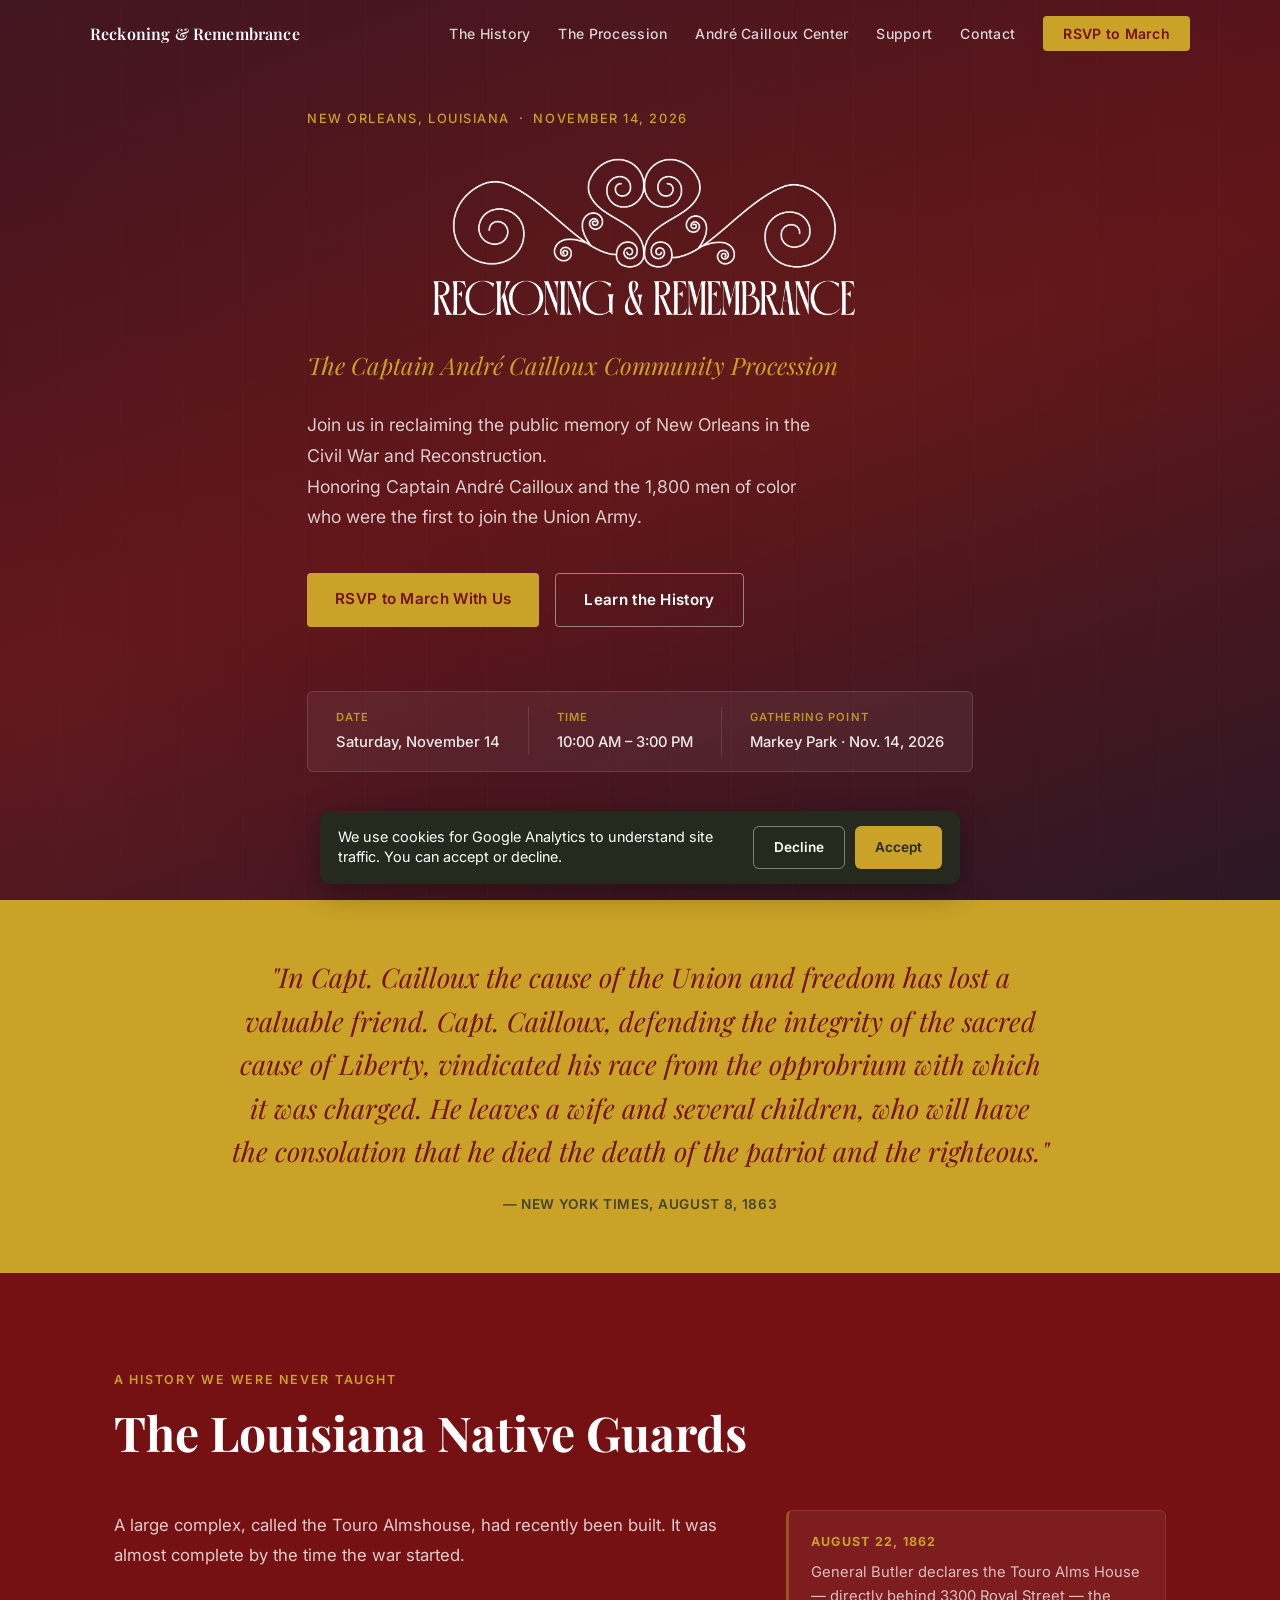
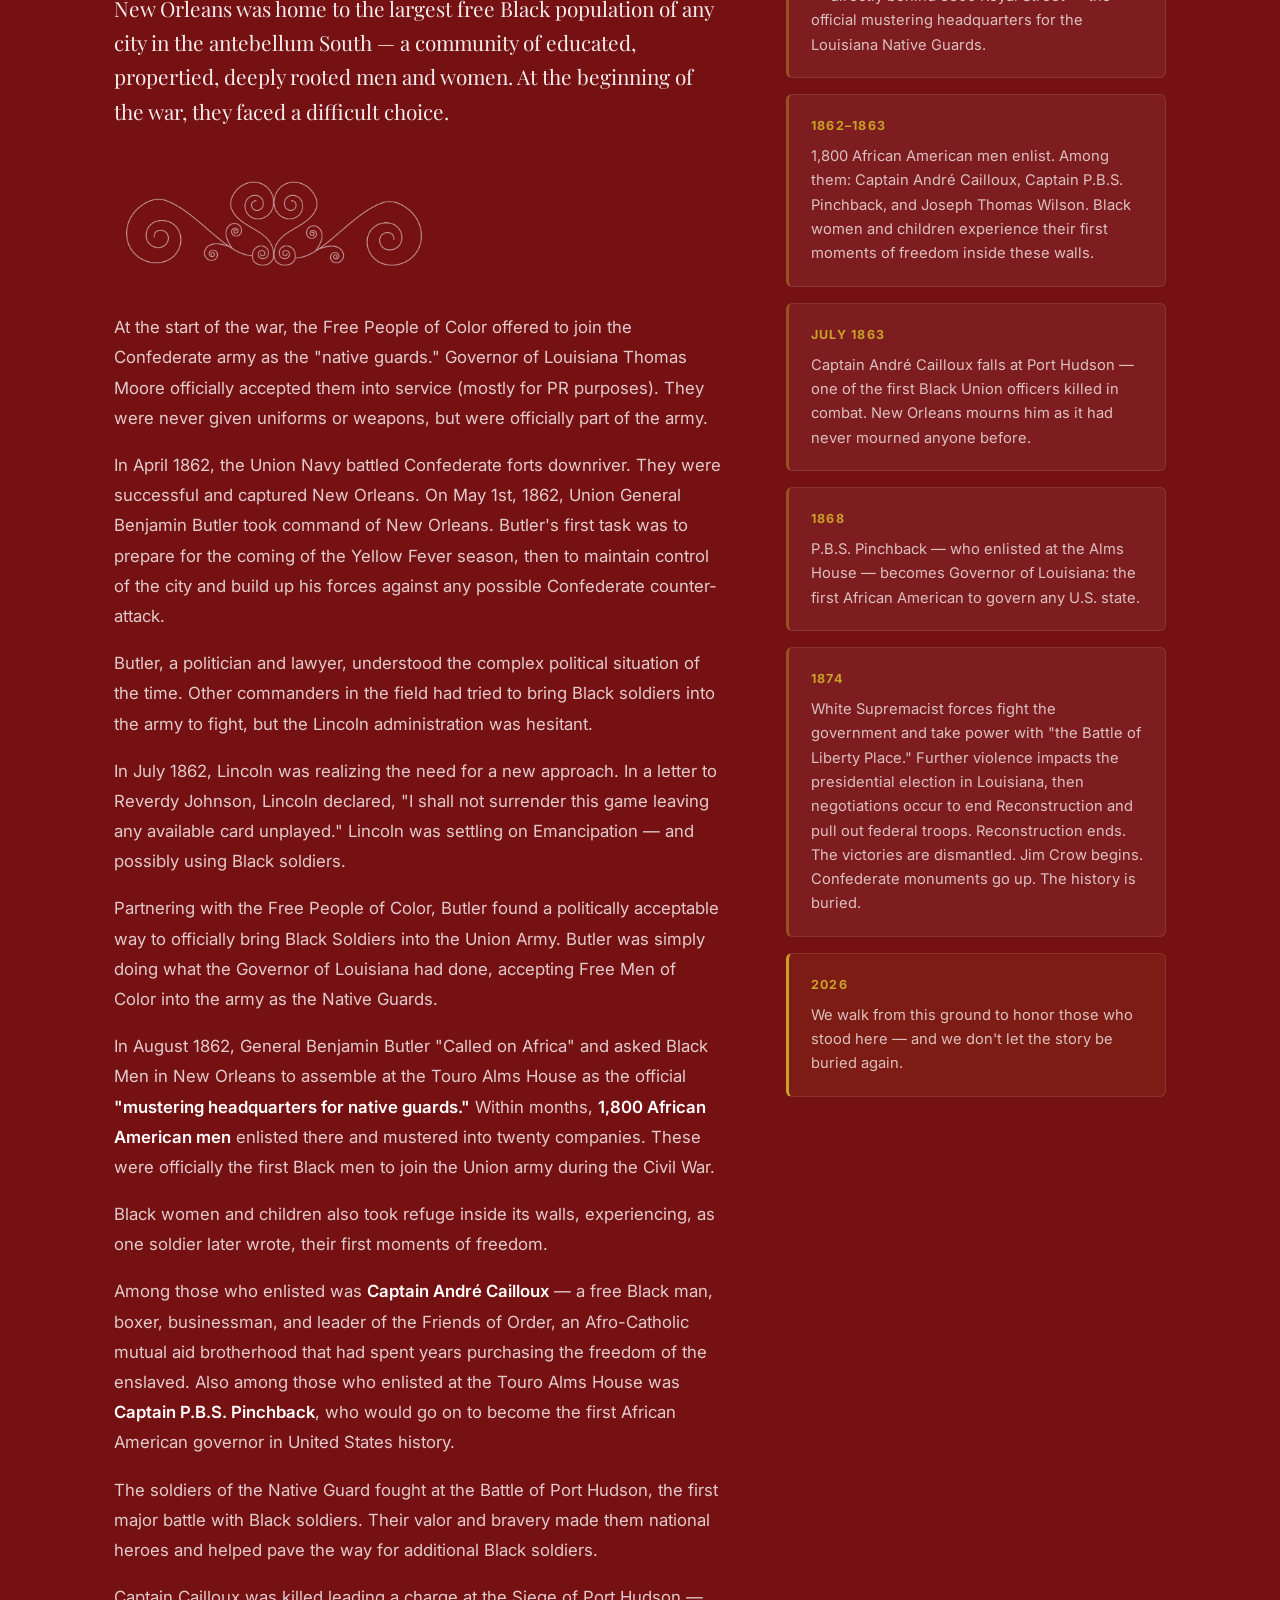
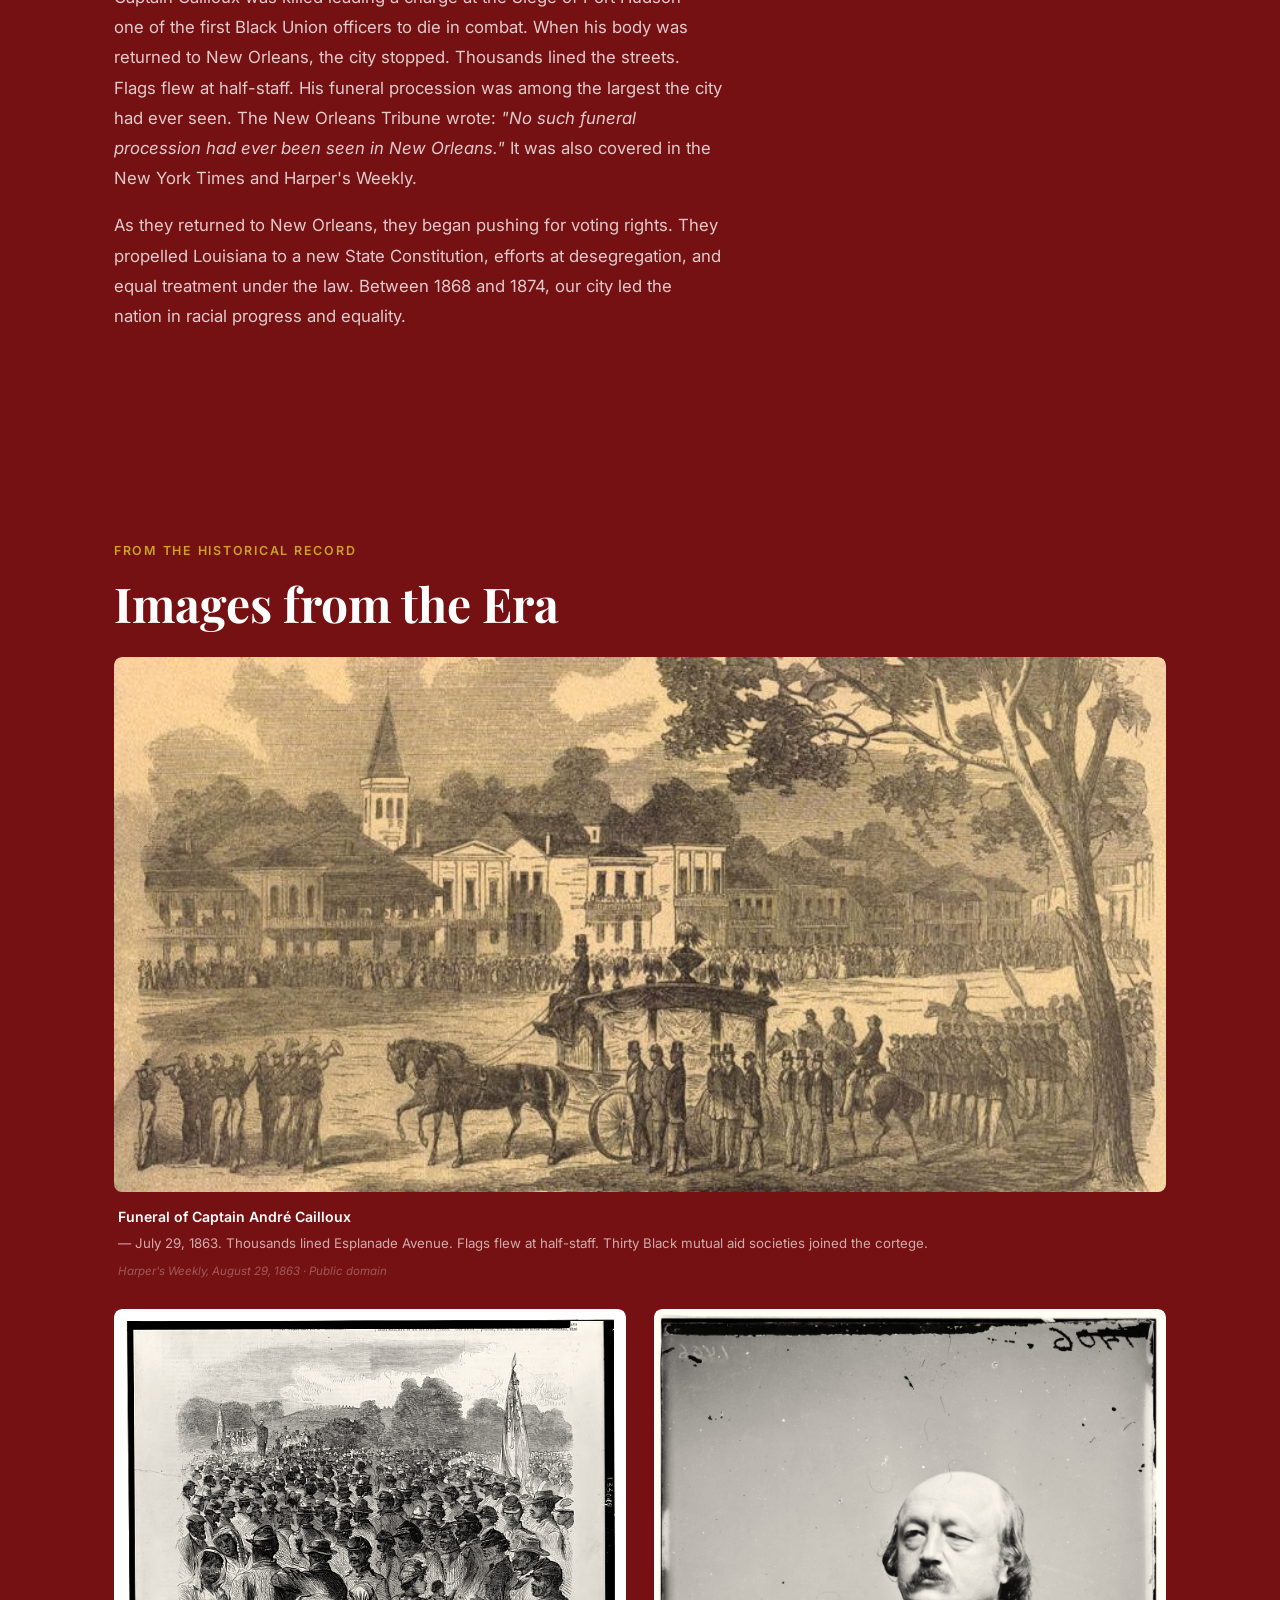
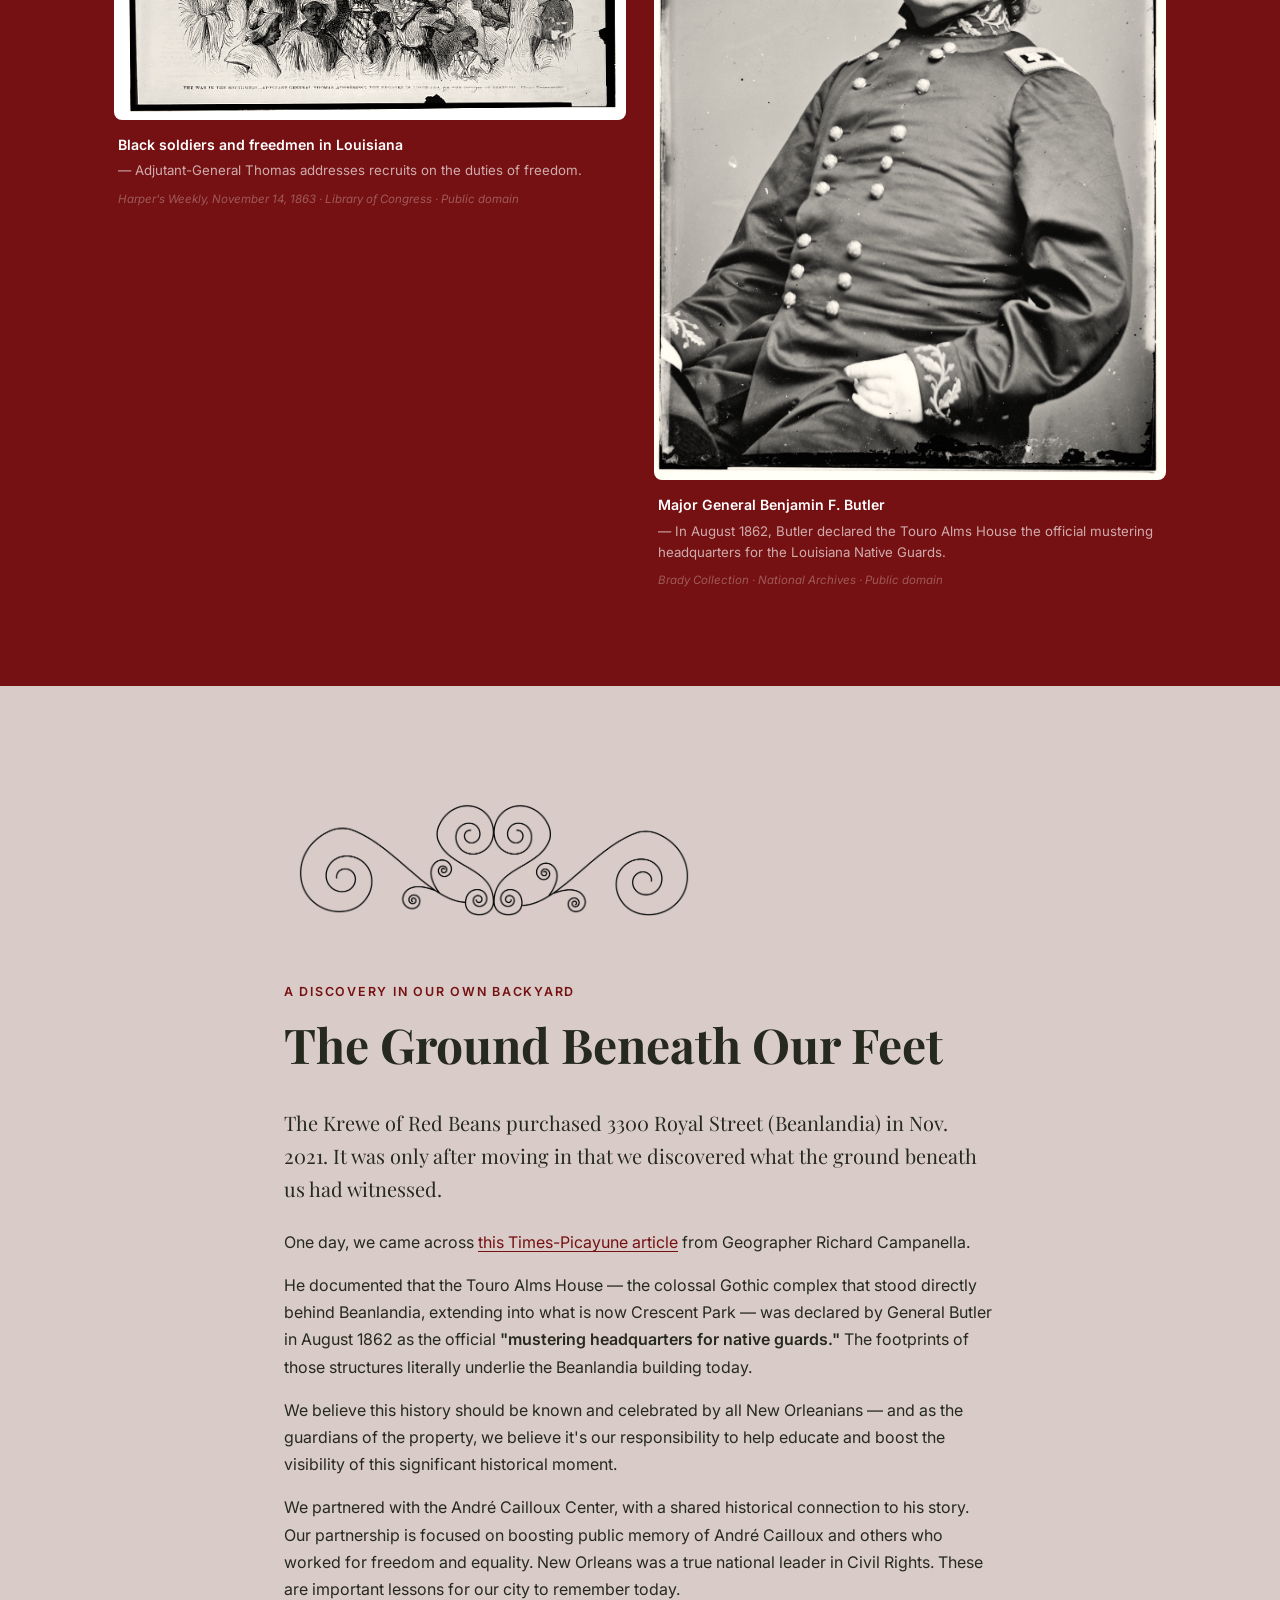
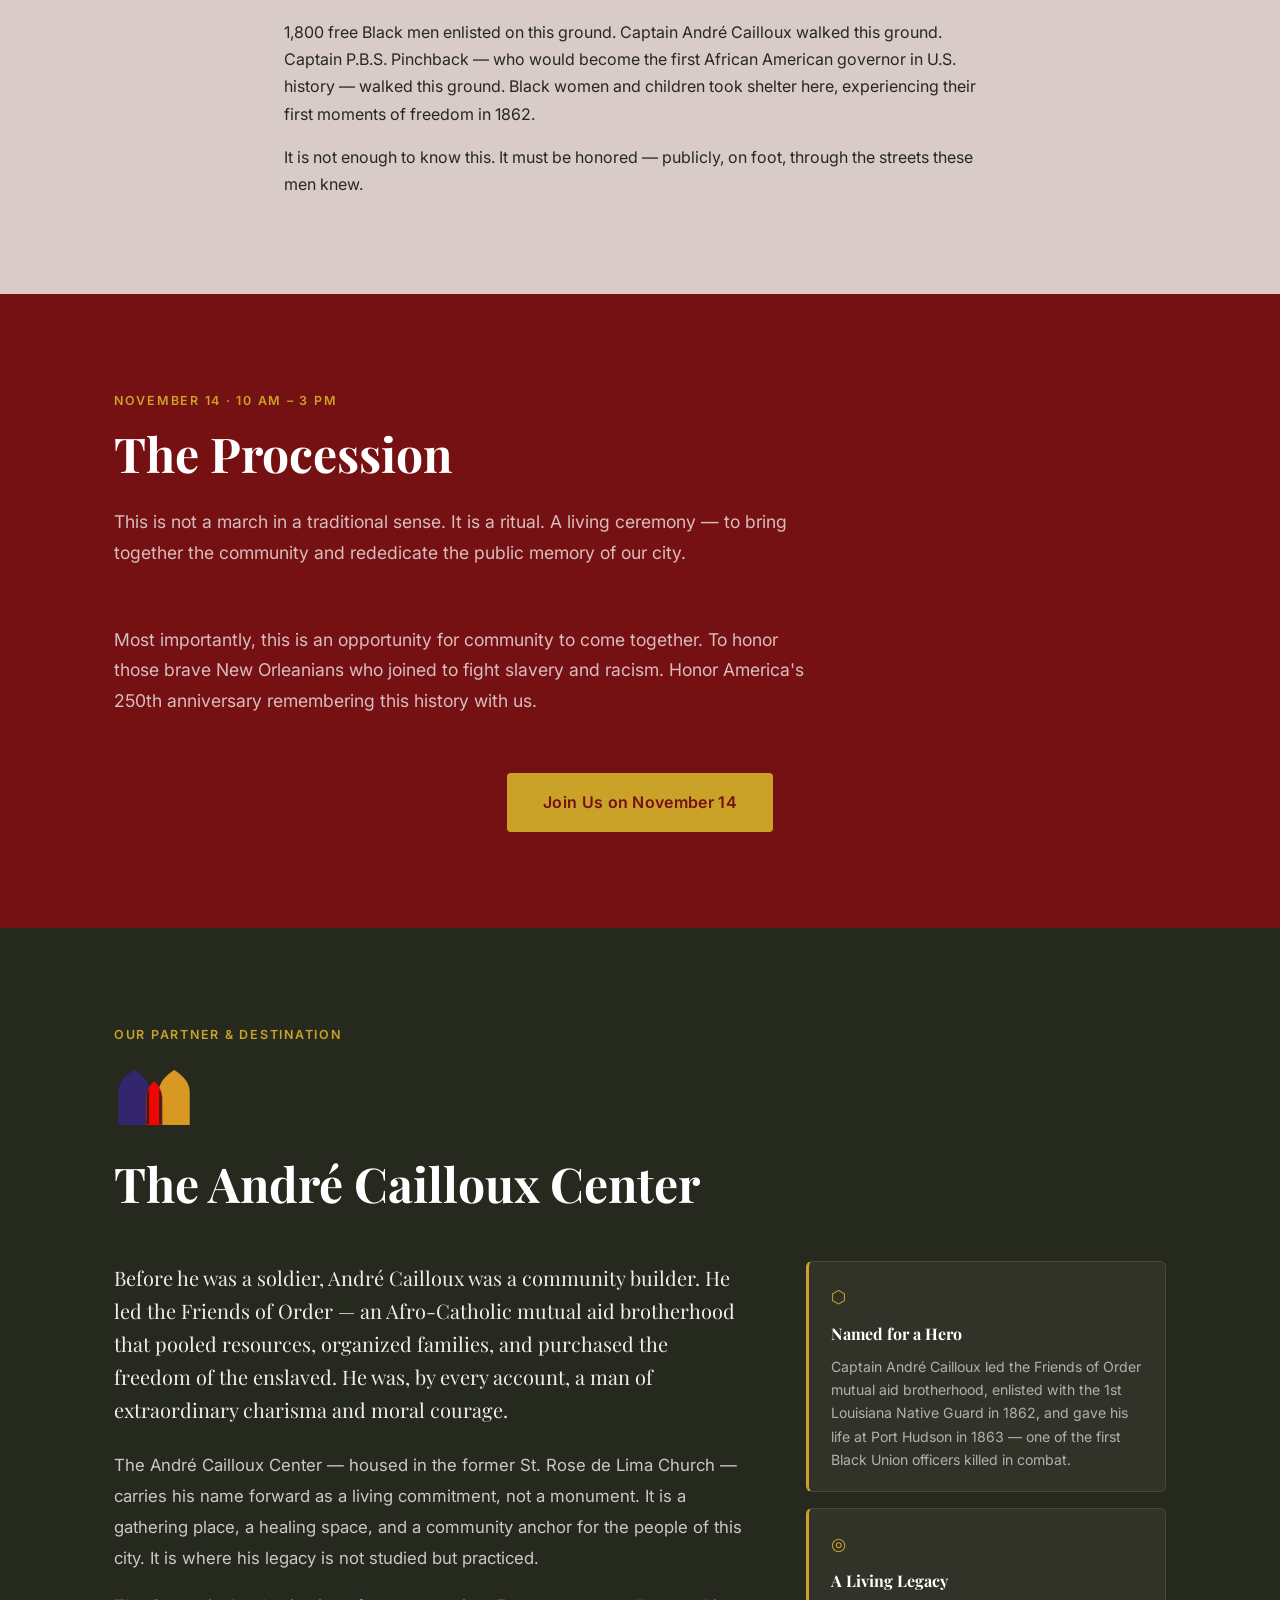
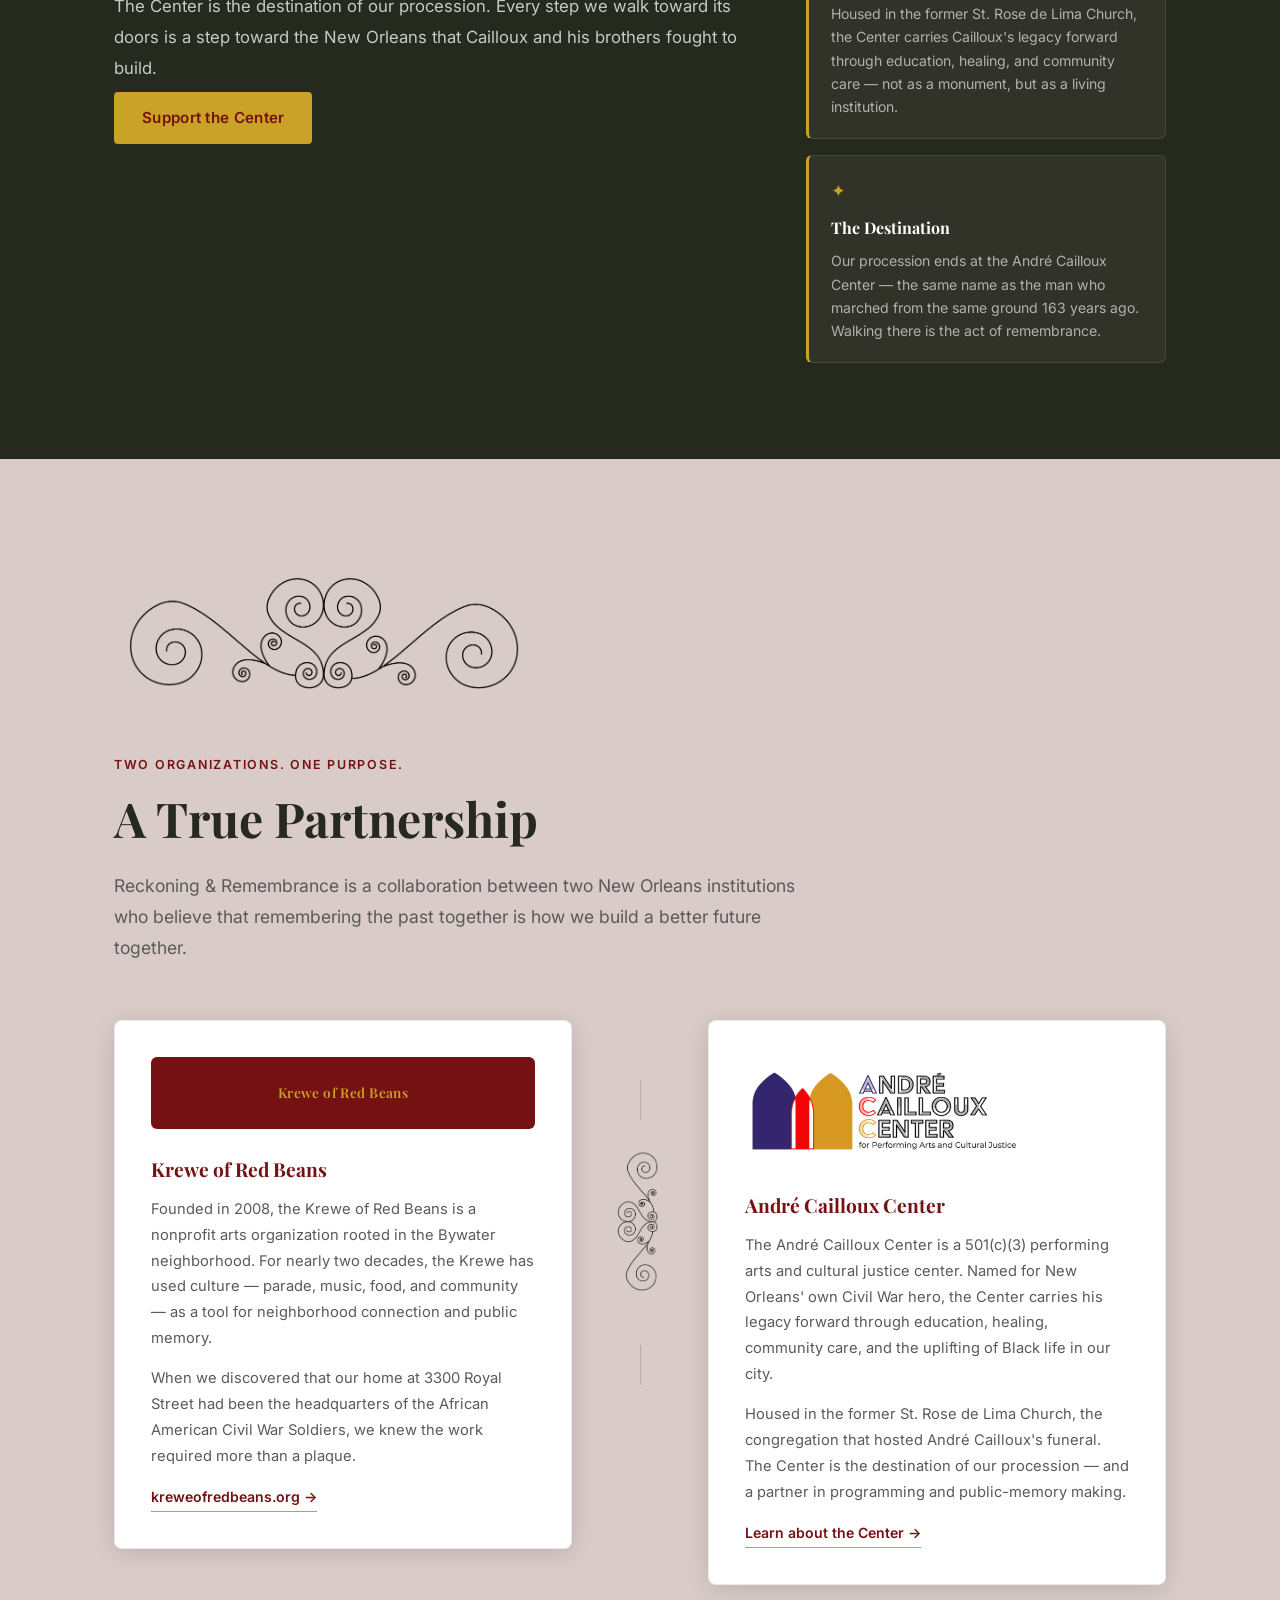
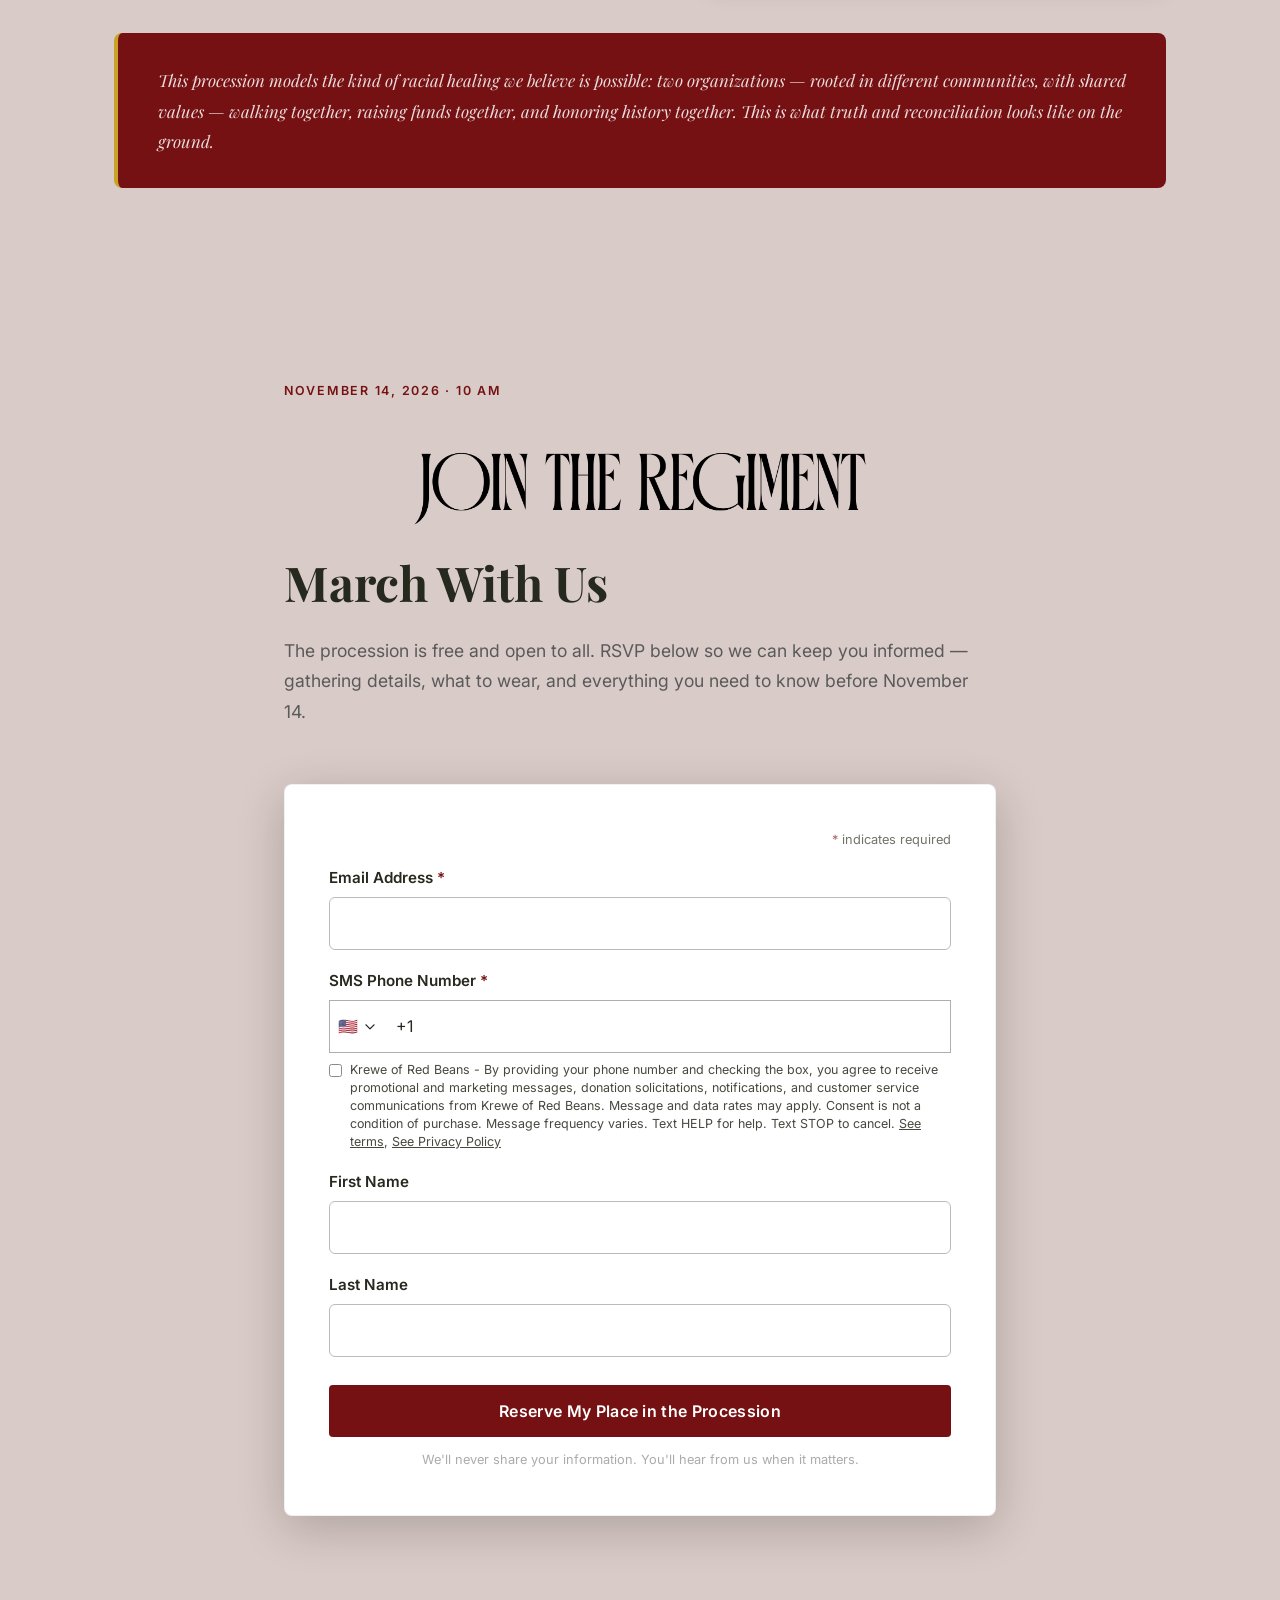
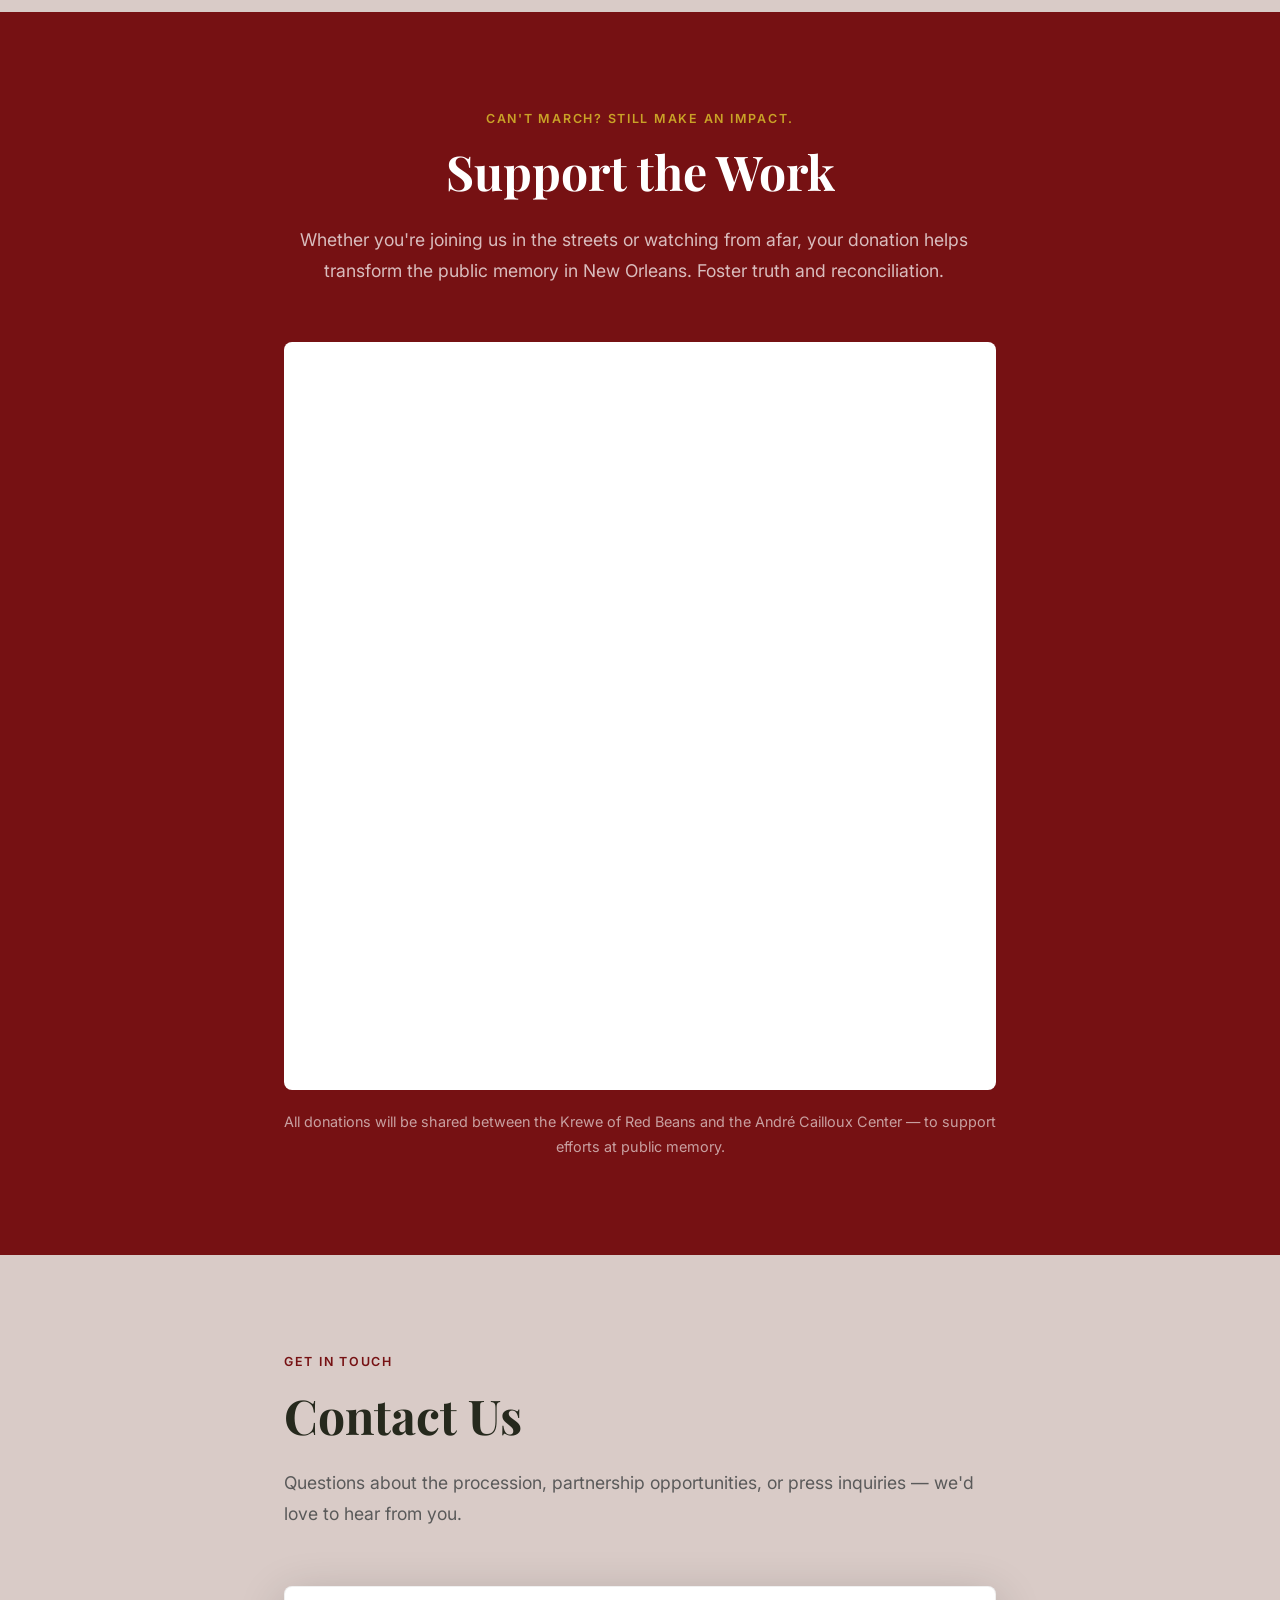
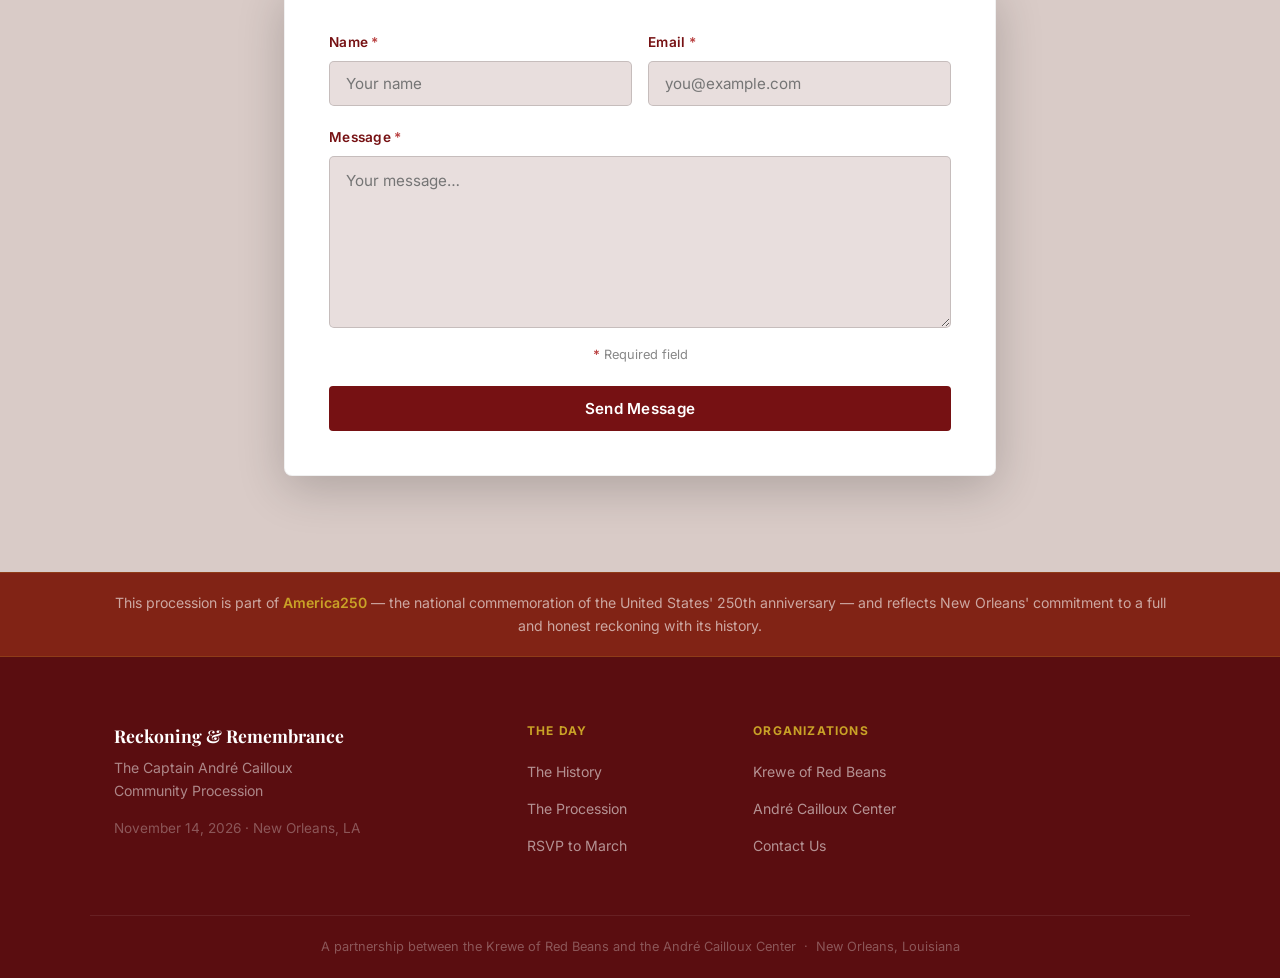
==== index.html @ 53aedf90 "Add cookie consent banner gating Google Analytics (Consent Mode)" ====
<!DOCTYPE html>
<html lang="en">
<head>
  <meta charset="UTF-8" />
  <meta name="viewport" content="width=device-width, initial-scale=1.0" />
  <!-- Google Analytics (GA4) — consent-gated (no analytics cookies until visitor accepts) -->
  <script async src="https://www.googletagmanager.com/gtag/js?id=G-TB7KFX933G"></script>
  <script>
    window.dataLayer = window.dataLayer || [];
    function gtag(){dataLayer.push(arguments);}
    gtag('consent', 'default', { 'analytics_storage': 'denied' });
    gtag('js', new Date());
    gtag('config', 'G-TB7KFX933G');
    try {
      if (localStorage.getItem('cookie-consent') === 'accepted') {
        gtag('consent', 'update', { 'analytics_storage': 'granted' });
      }
    } catch (e) {}
  </script>
  <title>Reckoning &amp; Remembrance — The Captain André Cailloux Community Procession</title>
  <link rel="preconnect" href="https://fonts.googleapis.com" />
  <link rel="preconnect" href="https://fonts.gstatic.com" crossorigin />
  <link href="https://fonts.googleapis.com/css2?family=Playfair+Display:ital,wght@0,400;0,600;0,700;1,400;1,600&family=Inter:wght@300;400;500;600&display=swap" rel="stylesheet" />
  <link rel="stylesheet" href="style.css" />
  <!-- Mailchimp connected-site (audience tracking) -->
  <script id="mcjs">!function(c,h,i,m,p){m=c.createElement(h),p=c.getElementsByTagName(h)[0],m.async=1,m.src=i,p.parentNode.insertBefore(m,p)}(document,"script","https://chimpstatic.com/mcjs-connected/js/users/180905c2a2dba8e9ec6bac318/c8a10c213bd951253ec14046f.js");</script>
</head>
<body>

  <!-- NAV -->
  <nav id="nav">
    <div class="nav-inner">
      <a href="#" class="nav-logo">Reckoning &amp; Remembrance</a>
      <button class="nav-toggle" aria-label="Open menu">&#9776;</button>
      <ul class="nav-links">
        <li><a href="#history">The History</a></li>
        <li><a href="#procession">The Procession</a></li>
        <li><a href="#cailloux-center">André Cailloux Center</a></li>
        <li><a href="#donate">Support</a></li>
        <li><a href="#contact">Contact</a></li>
        <li><a href="#rsvp" class="nav-cta">RSVP to March</a></li>
      </ul>
    </div>
  </nav>

  <!-- HERO -->
  <section class="hero" id="hero">
    <div class="hero-overlay"></div>
    <div class="hero-content container">
      <p class="hero-eyebrow">New Orleans, Louisiana &nbsp;·&nbsp; November 14, 2026</p>
      <img src="images/logo-rr-stacked.png" alt="Reckoning &amp; Remembrance" class="hero-logo-img" />
      <p class="hero-subtitle">The Captain André Cailloux Community Procession</p>
      <p class="hero-description">Join us in reclaiming the public memory of New Orleans in the Civil War and Reconstruction.<br />Honoring Captain André Cailloux and the 1,800 men of color who were the first to join the Union Army.</p>
      <div class="hero-actions">
        <a href="#rsvp" class="btn btn-gold">RSVP to March With Us</a>
        <a href="#history" class="btn btn-ghost">Learn the History</a>
      </div>
      <div class="hero-date-bar">
        <div class="hero-date-item">
          <span class="hero-date-label">Date</span>
          <span class="hero-date-value">Saturday, November 14</span>
        </div>
        <div class="hero-date-divider"></div>
        <div class="hero-date-item">
          <span class="hero-date-label">Time</span>
          <span class="hero-date-value">10:00 AM – 3:00 PM</span>
        </div>
        <div class="hero-date-divider"></div>
        <div class="hero-date-item">
          <span class="hero-date-label">Gathering Point</span>
          <span class="hero-date-value">Markey Park · Nov. 14, 2026</span>
        </div>
      </div>
    </div>
    <a href="#history" class="hero-scroll-hint" aria-label="Scroll down">
      <svg width="20" height="20" viewBox="0 0 20 20" fill="none"><path d="M10 3v14M4 13l6 6 6-6" stroke="currentColor" stroke-width="1.5" stroke-linecap="round" stroke-linejoin="round"/></svg>
    </a>
  </section>

  <!-- PULL QUOTE -->
  <section class="pull-quote-section">
    <div class="container">
      <blockquote class="pull-quote" data-quote>
        <p>"He was carried to his grave by his brother soldiers, followed by an immense concourse of citizens. No such funeral procession had ever been seen in New Orleans."</p>
        <cite>— New Orleans Tribune, 1863, on the funeral of Captain André Cailloux</cite>
      </blockquote>
      <blockquote class="pull-quote" data-quote style="display:none;">
        <p>"In Capt. Cailloux the cause of the Union and freedom has lost a valuable friend. Capt. Cailloux, defending the integrity of the sacred cause of Liberty, vindicated his race from the opprobrium with which it was charged. He leaves a wife and several children, who will have the consolation that he died the death of the patriot and the righteous."</p>
        <cite>— New York Times, August 8, 1863</cite>
      </blockquote>
    </div>
  </section>

  <!-- HISTORY -->
  <section class="section section--dark" id="history">
    <div class="container">
      <p class="section-eyebrow eyebrow--gold">A History We Were Never Taught</p>
      <h2 class="section-title section-title--light">The Louisiana Native Guards</h2>

      <div class="history-grid">
        <div class="history-text">
          <p>A large complex, called the Touro Almshouse, had recently been built. It was almost complete by the time the war started.</p>
          <p class="history-lead">New Orleans was home to the largest free Black population of any city in the antebellum South — a community of educated, propertied, deeply rooted men and women. At the beginning of the war, they faced a difficult choice.</p>

          <div class="history-divider">
            <img src="images/ornament-horizontal.png" alt="" aria-hidden="true" />
          </div>

          <p>At the start of the war, the Free People of Color offered to join the Confederate army as the "native guards." Governor of Louisiana Thomas Moore officially accepted them into service (mostly for PR purposes). They were never given uniforms or weapons, but were officially part of the army.</p>
          <p>In April 1862, the Union Navy battled Confederate forts downriver. They were successful and captured New Orleans. On May 1st, 1862, Union General Benjamin Butler took command of New Orleans. Butler's first task was to prepare for the coming of the Yellow Fever season, then to maintain control of the city and build up his forces against any possible Confederate counter-attack.</p>
          <p>Butler, a politician and lawyer, understood the complex political situation of the time. Other commanders in the field had tried to bring Black soldiers into the army to fight, but the Lincoln administration was hesitant.</p>
          <p>In July 1862, Lincoln was realizing the need for a new approach. In a letter to Reverdy Johnson, Lincoln declared, "I shall not surrender this game leaving any available card unplayed." Lincoln was settling on Emancipation — and possibly using Black soldiers.</p>
          <p>Partnering with the Free People of Color, Butler found a politically acceptable way to officially bring Black Soldiers into the Union Army. Butler was simply doing what the Governor of Louisiana had done, accepting Free Men of Color into the army as the Native Guards.</p>
          <p>In August 1862, General Benjamin Butler "Called on Africa" and asked Black Men in New Orleans to assemble at the Touro Alms House as the official <strong>"mustering headquarters for native guards."</strong> Within months, <strong>1,800 African American men</strong> enlisted there and mustered into twenty companies. These were officially the first Black men to join the Union army during the Civil War.</p>
          <p>Black women and children also took refuge inside its walls, experiencing, as one soldier later wrote, their first moments of freedom.</p>
          <p>Among those who enlisted was <strong>Captain André Cailloux</strong> — a free Black man, boxer, businessman, and leader of the Friends of Order, an Afro-Catholic mutual aid brotherhood that had spent years purchasing the freedom of the enslaved. Also among those who enlisted at the Touro Alms House was <strong>Captain P.B.S. Pinchback</strong>, who would go on to become the first African American governor in United States history.</p>
          <p>The soldiers of the Native Guard fought at the Battle of Port Hudson, the first major battle with Black soldiers. Their valor and bravery made them national heroes and helped pave the way for additional Black soldiers.</p>
          <p>Captain Cailloux was killed leading a charge at the Siege of Port Hudson — one of the first Black Union officers to die in combat. When his body was returned to New Orleans, the city stopped. Thousands lined the streets. Flags flew at half-staff. His funeral procession was among the largest the city had ever seen. The New Orleans Tribune wrote: <em>"No such funeral procession had ever been seen in New Orleans."</em> It was also covered in the New York Times and Harper's Weekly.</p>
          <p>As they returned to New Orleans, they began pushing for voting rights. They propelled Louisiana to a new State Constitution, efforts at desegregation, and equal treatment under the law. Between 1868 and 1874, our city led the nation in racial progress and equality.</p>
        </div>
        <div class="history-aside">
          <div class="history-card">
            <div class="history-card-year">August 22, 1862</div>
            <p>General Butler declares the Touro Alms House — directly behind 3300 Royal Street — the official mustering headquarters for the Louisiana Native Guards.</p>
          </div>
          <div class="history-card">
            <div class="history-card-year">1862–1863</div>
            <p>1,800 African American men enlist. Among them: Captain André Cailloux, Captain P.B.S. Pinchback, and Joseph Thomas Wilson. Black women and children experience their first moments of freedom inside these walls.</p>
          </div>
          <div class="history-card">
            <div class="history-card-year">July 1863</div>
            <p>Captain André Cailloux falls at Port Hudson — one of the first Black Union officers killed in combat. New Orleans mourns him as it had never mourned anyone before.</p>
          </div>
          <div class="history-card">
            <div class="history-card-year">1868</div>
            <p>P.B.S. Pinchback — who enlisted at the Alms House — becomes Governor of Louisiana: the first African American to govern any U.S. state.</p>
          </div>
          <div class="history-card">
            <div class="history-card-year">1874</div>
            <p>White Supremacist forces fight the government and take power with "the Battle of Liberty Place." Further violence impacts the presidential election in Louisiana, then negotiations occur to end Reconstruction and pull out federal troops. Reconstruction ends. The victories are dismantled. Jim Crow begins. Confederate monuments go up. The history is buried.</p>
          </div>
          <div class="history-card history-card--gold">
            <div class="history-card-year">2026</div>
            <p>We walk from this ground to honor those who stood here — and we don't let the story be buried again.</p>
          </div>
        </div>
      </div>
    </div>
  </section>

  <!-- HISTORICAL IMAGES -->
  <section class="section section--dark" id="historical-images">
    <div class="container">
      <p class="section-eyebrow eyebrow--gold">From the Historical Record</p>
      <h2 class="section-title section-title--light">Images from the Era</h2>

      <div class="hist-grid">

        <figure class="hist-figure hist-figure--wide">
          <img src="images/cailloux-funeral-1863.jpg"
               alt="Funeral procession of Captain André Cailloux, New Orleans, July 1863 — engraving from Harper's Weekly"
               class="hist-img" />
          <figcaption class="hist-caption">
            <strong>Funeral of Captain André Cailloux</strong> — July 29, 1863.
            Thousands lined Esplanade Avenue. Flags flew at half-staff. Thirty Black mutual aid societies joined the cortege.
            <span class="hist-credit">Harper's Weekly, August 29, 1863 · Public domain</span>
          </figcaption>
        </figure>

        <figure class="hist-figure">
          <img src="images/thomas-freedmen-1863.jpg"
               alt="Adjutant-General Thomas addressing Black soldiers and freedmen in Louisiana, 1863 — Harper's Weekly engraving"
               class="hist-img" />
          <figcaption class="hist-caption">
            <strong>Black soldiers and freedmen in Louisiana</strong> — Adjutant-General Thomas addresses recruits on the duties of freedom.
            <span class="hist-credit">Harper's Weekly, November 14, 1863 · Library of Congress · Public domain</span>
          </figcaption>
        </figure>

        <figure class="hist-figure">
          <img src="images/butler-portrait.jpg"
               alt="Major General Benjamin F. Butler, who declared the Touro Alms House the mustering headquarters for the Louisiana Native Guards in August 1862"
               class="hist-img" />
          <figcaption class="hist-caption">
            <strong>Major General Benjamin F. Butler</strong> — In August 1862, Butler declared the Touro Alms House the official mustering headquarters for the Louisiana Native Guards.
            <span class="hist-credit">Brady Collection · National Archives · Public domain</span>
          </figcaption>
        </figure>

      </div>
    </div>
  </section>

  <!-- DISCOVERY -->
  <section class="section section--parchment" id="discovery">
    <div class="container container--narrow">
      <div class="section-ornament">
        <img src="images/ornament-horizontal.png" alt="" aria-hidden="true" />
      </div>
      <p class="section-eyebrow eyebrow--navy">A Discovery in Our Own Backyard</p>
      <h2 class="section-title">The Ground Beneath Our Feet</h2>
      <div class="discovery-content">
        <p class="discovery-lead">The Krewe of Red Beans purchased 3300 Royal Street (Beanlandia) in Nov. 2021. It was only after moving in that we discovered what the ground beneath us had witnessed.</p>
        <p>One day, we came across <a href="https://www.nola.com/entertainment_life/home_garden/a-gothic-castle-in-bywater-ill-fated-almshouse-was-once-a-new-orleans-landmark/article_37813116-fe43-5c41-8521-58df43777f85.html" target="_blank" rel="noopener" class="discovery-link">this Times-Picayune article</a> from Geographer Richard Campanella.</p>
        <p>He documented that the Touro Alms House — the colossal Gothic complex that stood directly behind Beanlandia, extending into what is now Crescent Park — was declared by General Butler in August 1862 as the official <strong>"mustering headquarters for native guards."</strong> The footprints of those structures literally underlie the Beanlandia building today.</p>
        <p>We believe this history should be known and celebrated by all New Orleanians — and as the guardians of the property, we believe it's our responsibility to help educate and boost the visibility of this significant historical moment.</p>
        <p>We partnered with the André Cailloux Center, with a shared historical connection to his story. Our partnership is focused on boosting public memory of André Cailloux and others who worked for freedom and equality. New Orleans was a true national leader in Civil Rights. These are important lessons for our city to remember today.</p>
        <p>1,800 free Black men enlisted on this ground. Captain André Cailloux walked this ground. Captain P.B.S. Pinchback — who would become the first African American governor in U.S. history — walked this ground. Black women and children took shelter here, experiencing their first moments of freedom in 1862.</p>
        <p>It is not enough to know this. It must be honored — publicly, on foot, through the streets these men knew.</p>
      </div>
    </div>
  </section>

  <!-- PROCESSION -->
  <section class="section section--dark" id="procession">
    <div class="container">
      <p class="section-eyebrow eyebrow--gold">November 14 · 10 AM – 3 PM</p>
      <h2 class="section-title section-title--light">The Procession</h2>
      <p class="section-intro section-intro--light">This is not a march in a traditional sense. It is a ritual. A living ceremony — to bring together the community and rededicate the public memory of our city.</p>
      <p class="section-intro section-intro--light">Most importantly, this is an opportunity for community to come together. To honor those brave New Orleanians who joined to fight slavery and racism. Honor America's 250th anniversary remembering this history with us.</p>

      <div class="procession-cta">
        <a href="#rsvp" class="btn btn-gold btn--large">Join Us on November 14</a>
      </div>
    </div>
  </section>

  <!-- ANDRÉ CAILLOUX CENTER SPOTLIGHT -->
  <section class="section section--center-spotlight" id="cailloux-center">
    <div class="container">
      <p class="section-eyebrow eyebrow--gold">Our Partner &amp; Destination</p>
      <img src="images/acc-logo-icon.png" alt="André Cailloux Center logo — three gothic arches in purple, red, and gold" class="acc-section-icon" />
      <h2 class="section-title section-title--light">The André Cailloux Center</h2>

      <div class="center-spotlight-grid">
        <div class="center-spotlight-main">
          <p class="center-spotlight-lead">Before he was a soldier, André Cailloux was a community builder. He led the Friends of Order — an Afro-Catholic mutual aid brotherhood that pooled resources, organized families, and purchased the freedom of the enslaved. He was, by every account, a man of extraordinary charisma and moral courage.</p>
          <p>The André Cailloux Center — housed in the former St. Rose de Lima Church — carries his name forward as a living commitment, not a monument. It is a gathering place, a healing space, and a community anchor for the people of this city. It is where his legacy is not studied but practiced.</p>
          <p>The Center is the destination of our procession. Every step we walk toward its doors is a step toward the New Orleans that Cailloux and his brothers fought to build.</p>
          <a href="https://givebutter.com/keep-the-beat-Strong" target="_blank" rel="noopener" class="btn btn-gold" style="margin-top:8px;">Support the Center</a>
        </div>

        <div class="center-spotlight-aside">
          <div class="center-info-card">
            <div class="center-info-icon">⬡</div>
            <h3>Named for a Hero</h3>
            <p>Captain André Cailloux led the Friends of Order mutual aid brotherhood, enlisted with the 1st Louisiana Native Guard in 1862, and gave his life at Port Hudson in 1863 — one of the first Black Union officers killed in combat.</p>
          </div>
          <div class="center-info-card">
            <div class="center-info-icon">◎</div>
            <h3>A Living Legacy</h3>
            <p>Housed in the former St. Rose de Lima Church, the Center carries Cailloux's legacy forward through education, healing, and community care — not as a monument, but as a living institution.</p>
          </div>
          <div class="center-info-card">
            <div class="center-info-icon">✦</div>
            <h3>The Destination</h3>
            <p>Our procession ends at the André Cailloux Center — the same name as the man who marched from the same ground 163 years ago. Walking there is the act of remembrance.</p>
          </div>
        </div>
      </div>
    </div>
  </section>

  <!-- PARTNERSHIP -->
  <section class="section section--parchment" id="partnership">
    <div class="container">
      <div class="section-ornament">
        <img src="images/ornament-horizontal.png" alt="" aria-hidden="true" />
      </div>
      <p class="section-eyebrow eyebrow--navy">Two Organizations. One Purpose.</p>
      <h2 class="section-title">A True Partnership</h2>
      <p class="section-intro">Reckoning &amp; Remembrance is a collaboration between two New Orleans institutions who believe that remembering the past together is how we build a better future together.</p>

      <div class="partner-grid">
        <div class="partner-card">
          <div class="partner-logo-placeholder">Krewe of Red Beans</div>
          <h3>Krewe of Red Beans</h3>
          <p>Founded in 2008, the Krewe of Red Beans is a nonprofit arts organization rooted in the Bywater neighborhood. For nearly two decades, the Krewe has used culture — parade, music, food, and community — as a tool for neighborhood connection and public memory.</p>
          <p>When we discovered that our home at 3300 Royal Street had been the headquarters of the African American Civil War Soldiers, we knew the work required more than a plaque.</p>
          <a href="https://kreweofredbeans.org" target="_blank" rel="noopener" class="partner-link">kreweofredbeans.org →</a>
        </div>
        <div class="partner-divider">
          <div class="partner-divider-line"></div>
          <img src="images/ornament-vertical.png" alt="" aria-hidden="true" class="partner-divider-orn" />
          <div class="partner-divider-line"></div>
        </div>
        <div class="partner-card">
          <img src="images/acc-logo-full.png" alt="André Cailloux Center" class="partner-logo-img" />
          <h3>André Cailloux Center</h3>
          <p>The André Cailloux Center is a 501(c)(3) performing arts and cultural justice center. Named for New Orleans' own Civil War hero, the Center carries his legacy forward through education, healing, community care, and the uplifting of Black life in our city.</p>
          <p>Housed in the former St. Rose de Lima Church, the congregation that hosted André Cailloux's funeral. The Center is the destination of our procession — and a partner in programming and public-memory making.</p>
          <a href="#cailloux-center" class="partner-link">Learn about the Center →</a>
        </div>
      </div>

      <div class="partnership-statement">
        <p>This procession models the kind of racial healing we believe is possible: two organizations — rooted in different communities, with shared values — walking together, raising funds together, and honoring history together. This is what truth and reconciliation looks like on the ground.</p>
      </div>
    </div>
  </section>

  <!-- RSVP -->
  <section class="section section--parchment" id="rsvp">
    <div class="container container--narrow">
      <p class="section-eyebrow eyebrow--navy">November 14, 2026 · 10 AM</p>
      <img src="images/join-the-regiment.png" alt="Join the Regiment" class="regiment-img" />
      <h2 class="section-title">March With Us</h2>
      <p class="section-intro">The procession is free and open to all. RSVP below so we can keep you informed — gathering details, what to wear, and everything you need to know before November 14.</p>

      <div class="rsvp-form-wrap">

        <!-- ═══════════════════════════════════════════════════════════
             MAILCHIMP EMBEDDED FORM — feedthesecondline audience (us19)
             Official Mailchimp embed. Requires Email + SMS phone number
             with marketing consent; First/Last name optional. Sign-ups
             are tagged 24265120. Validation via Mailchimp's own
             mc-validate.js + mc-sms-phone.js. Visual styling is blended
             with the site via #mc_embed_signup rules in style.css.
        ═══════════════════════════════════════════════════════════ -->
        <div id="mc_embed_signup">
          <form action="https://feedthesecondline.us19.list-manage.com/subscribe/post?u=180905c2a2dba8e9ec6bac318&amp;id=b934ba5015&amp;f_id=00fb6ce7f0" method="post" id="mc-embedded-subscribe-form" name="mc-embedded-subscribe-form" class="validate" target="_blank">
            <div id="mc_embed_signup_scroll">
              <h2>Join the Procession</h2>
              <div class="indicates-required"><span class="asterisk">*</span> indicates required</div>
              <div class="mc-field-group"><label for="mce-EMAIL">Email Address <span class="asterisk">*</span></label><input type="email" name="EMAIL" class="required email" id="mce-EMAIL" required="" value=""></div>
              <div class="mc-field-group"><label for="mce-SMSPHONE">SMS Phone Number <span class="asterisk">*</span></label><div class="" style="display: flex; border: 1px solid rgb(171, 176, 178);"><div style="display: flex;"><span style="padding-left: 0px; padding-right: 4px; align-self: center;"><div style="display: flex; align-content: flex-start; align-items: center; gap: 10px;"><div id="flag-display-SMSPHONE" style="display: flex; align-items: center; gap: 4px; cursor: pointer; padding-left: 8px; position: relative;"><span id="flag-emoji-SMSPHONE">🇺🇸</span><svg xmlns="http://www.w3.org/2000/svg" width="16" height="17" viewBox="0 0 16 17" fill="none"><path d="M8.0096 11.5649C7.9219 11.5649 7.83506 11.5476 7.75407 11.5139C7.67307 11.4803 7.59951 11.431 7.5376 11.3689L3.54293 7.36289C3.48099 7.30091 3.43186 7.22733 3.39836 7.14636C3.36485 7.06539 3.34763 6.97862 3.34766 6.89099C3.34769 6.80336 3.36498 6.7166 3.39854 6.63565C3.4321 6.55471 3.48128 6.48117 3.54326 6.41923C3.60525 6.35729 3.67882 6.30816 3.75979 6.27466C3.84076 6.24115 3.92754 6.22392 4.01517 6.22395C4.10279 6.22398 4.18956 6.24127 4.2705 6.27484C4.35145 6.3084 4.42499 6.35758 4.48693 6.41956L8.01093 9.95289L11.5443 6.42956C11.6694 6.30464 11.8391 6.23457 12.016 6.23476C12.1928 6.23495 12.3623 6.30538 12.4873 6.43056C12.6122 6.55574 12.6823 6.72542 12.6821 6.90227C12.6819 7.07911 12.6114 7.24864 12.4863 7.37356L8.48026 11.3702C8.35532 11.4949 8.18607 11.5649 8.0096 11.5649Z" fill="#21262A"></path></svg><select id="country-select-SMSPHONE" name="SMSPHONE[country]" style="position: absolute; top: 0px; left: 0px; width: 100%; height: 100%; opacity: 0; cursor: pointer; z-index: 10; border: medium; background: none; font-size: 0px; margin: 0px; padding: 0px; min-width: auto; max-width: none;"><option value="US" selected="">US+1</option></select></div></div></span></div><input type="text" name="SMSPHONE" class="REQ_CSS" id="mce-SMSPHONE" placeholder="+1 000 000 0000" value="+1 " style="border: medium;"></div><div class="mc-sms-phone-group"><div><input type="checkbox" name="mc-SMSPHONE-ack" id="mc-SMSPHONE-ack" value="true"></div><div class="small-meta"><div id="legal-text-SMSPHONE"><div>Krewe of Red Beans - By providing your phone number and checking the box, you agree to receive promotional and marketing messages, donation solicitations, notifications, and customer service communications from Krewe of Red Beans. Message and data rates may apply. Consent is not a condition of purchase. Message frequency varies. Text HELP for help. Text STOP to cancel. <a target="_blank" href="http://eepurl.com/jusw9-" rel="noopener noreferrer">See terms</a>, <a target="_blank" href="http://eepurl.com/jusw7w" rel="noopener noreferrer">See Privacy Policy</a></div></div></div></div></div>
              <div class="mc-field-group"><label for="mce-FNAME">First Name </label><input type="text" name="FNAME" class=" text" id="mce-FNAME" value=""></div>
              <div class="mc-field-group"><label for="mce-LNAME">Last Name </label><input type="text" name="LNAME" class=" text" id="mce-LNAME" value=""></div>
              <div hidden=""><input type="hidden" name="tags" value="24265120"></div>
              <div id="mce-responses" class="clear">
                <div class="response" id="mce-error-response" style="display: none;"></div>
                <div class="response" id="mce-success-response" style="display: none;"></div>
              </div>
              <div aria-hidden="true" style="position: absolute; left: -5000px;"><input type="text" name="b_180905c2a2dba8e9ec6bac318_b934ba5015" tabindex="-1" value=""></div>
              <div class="clear"><input type="submit" name="subscribe" id="mc-embedded-subscribe" class="button btn btn-navy btn--full btn--large" value="Reserve My Place in the Procession"></div>
              <p class="form-note">We'll never share your information. You'll hear from us when it matters.</p>
            </div>
          </form>
        </div>
        <script type="text/javascript" src="//s3.amazonaws.com/downloads.mailchimp.com/js/mc-validate.js"></script>
        <script type="text/javascript" src="//s3.amazonaws.com/downloads.mailchimp.com/js/mc-sms-phone.js"></script>
        <script type="text/javascript">
          (function($) {
            window.fnames = new Array(); window.ftypes = new Array();
            fnames[0]='EMAIL';   ftypes[0]='email';
            fnames[13]='SMSPHONE'; ftypes[13]='smsphone';
            fnames[1]='FNAME';   ftypes[1]='text';
            fnames[2]='LNAME';   ftypes[2]='text';
          }(jQuery));
          var $mcj = jQuery.noConflict(true);
          if (!window.MC) { window.MC = {}; }
          window.MC.smsPhoneData = {
            defaultCountryCode: 'US',
            programs: [{"countryCode":"US","countryCallingCode":"+1","number":"+15044149706","imgSrc":"https://flagcdn.com/w40/us.png","requiredTemplate":"Krewe of Red Beans - By providing your phone number and checking the box, you agree to receive promotional and marketing messages, donation solicitations, notifications, and customer service communications from Krewe of Red Beans. Message and data rates may apply. Consent is not a condition of purchase. Message frequency varies. Text HELP for help. Text STOP to cancel. <a href=\"http://eepurl.com/jusw9-\" target=\"_blank\">See terms</a>, <a href=\"http://eepurl.com/jusw7w\" target=\"_blank\">See Privacy Policy</a>","optionalTemplate":"Krewe of Red Beans - By providing your phone number, you agree to receive promotional and marketing messages, donation solicitations, notifications, and customer service communications from Krewe of Red Beans. Message and data rates may apply. Consent is not a condition of purchase. Message frequency varies. Text HELP for help. Text STOP to cancel. <a href=\"http://eepurl.com/jusw9-\" target=\"_blank\">See terms</a>, <a href=\"http://eepurl.com/jusw7w\" target=\"_blank\">See Privacy Policy</a>","language":"en"}],
            smsProgramDataCountryNames: [{"code":"US","name":"USA"}]
          };
        </script>

      </div>
    </div>
  </section>

  <!-- DONATE -->
  <section class="section section--dark" id="donate">
    <div class="container container--narrow" style="text-align:center;">
      <p class="section-eyebrow eyebrow--gold">Can't March? Still Make an Impact.</p>
      <h2 class="section-title section-title--light">Support the Work</h2>
      <p class="section-intro section-intro--light">Whether you're joining us in the streets or watching from afar, your donation helps transform the public memory in New Orleans. Foster truth and reconciliation.</p>
      <div class="donate-form-wrap">
        <iframe src="https://app.giveforms.com/forms/rocker9955/default-giveform-7-11" frameborder="0" width="100%" height="748" id="gf-iframe" style="display: block; margin: 0; border: none"></iframe>
      </div>
      <p style="color:rgba(255,255,255,0.6);font-size:0.9rem;margin-top:20px;">All donations will be shared between the Krewe of Red Beans and the André Cailloux Center — to support efforts at public memory.</p>
    </div>
  </section>

  <!-- CONTACT -->
  <section class="section section--parchment" id="contact">
    <div class="container container--narrow">
      <p class="section-eyebrow eyebrow--navy">Get in Touch</p>
      <h2 class="section-title">Contact Us</h2>
      <p class="section-intro">Questions about the procession, partnership opportunities, or press inquiries — we'd love to hear from you.</p>

      <!-- ═══════════════════════════════════════════════════════════
           CONTACT FORM — delivered by FormSubmit.co (no account needed)
           Messages are emailed to beans@kreweofredbeans.org.

           ►► ONE-TIME ACTIVATION: the very first time this form is
              submitted, FormSubmit emails a confirmation link to
              beans@kreweofredbeans.org. Open that email and click
              "Activate Form" once — after that, every message is
              delivered automatically.

           To also reach info@accneworleans.com, set an auto-forward
           rule on the beans@ inbox (or add a hidden field:
           <input type="hidden" name="_cc" value="info@accneworleans.com" />).
      ═══════════════════════════════════════════════════════════ -->
      <div class="rsvp-form-wrap">
      <form
        action="https://formsubmit.co/beans@kreweofredbeans.org"
        method="POST"
        class="rsvp-form">

        <!-- FormSubmit settings -->
        <input type="hidden" name="_subject" value="New message from caillouxprocession.com" />
        <input type="hidden" name="_template" value="table" />
        <input type="hidden" name="_captcha" value="false" />
        <input type="hidden" name="_next" value="https://caillouxprocession.com/thanks.html" />
        <!-- Honeypot: bots fill this in, humans never see it -->
        <input type="text" name="_honey" style="display:none" tabindex="-1" autocomplete="off" />

        <div class="form-row">
          <div class="form-group">
            <label for="contact-name">Name <span class="form-required">*</span></label>
            <input type="text" id="contact-name" name="name" placeholder="Your name" required />
          </div>
          <div class="form-group">
            <label for="contact-email">Email <span class="form-required">*</span></label>
            <input type="email" id="contact-email" name="email" placeholder="you@example.com" required />
          </div>
        </div>

        <div class="form-group">
          <label for="contact-message">Message <span class="form-required">*</span></label>
          <textarea id="contact-message" name="message" placeholder="Your message…" rows="6" required></textarea>
        </div>

        <p class="form-note form-note--required"><span class="form-required">*</span> Required field</p>
        <button type="submit" class="btn btn-navy btn--full">Send Message</button>
      </form>
      </div>
    </div>
  </section>

  <!-- CONTEXT BAR -->
  <section class="context-bar">
    <div class="container">
      <p>This procession is part of <strong>America250</strong> — the national commemoration of the United States' 250th anniversary — and reflects New Orleans' commitment to a full and honest reckoning with its history.</p>
    </div>
  </section>

  <!-- FOOTER -->
  <footer id="footer">
    <div class="container footer-inner">
      <div class="footer-brand">
        <h3>Reckoning &amp; Remembrance</h3>
        <p>The Captain André Cailloux<br />Community Procession</p>
        <p style="margin-top:16px;font-size:0.85rem;opacity:0.6;">November 14, 2026 · New Orleans, LA</p>
      </div>
      <div class="footer-col">
        <h4>The Day</h4>
        <ul>
          <li><a href="#history">The History</a></li>
          <li><a href="#procession">The Procession</a></li>
          <li><a href="#rsvp">RSVP to March</a></li>
        </ul>
      </div>
      <div class="footer-col">
        <h4>Organizations</h4>
        <ul>
          <li><a href="https://kreweofredbeans.org" target="_blank" rel="noopener">Krewe of Red Beans</a></li>
          <li><a href="https://andrecaillouxcenter.org" target="_blank" rel="noopener">André Cailloux Center</a></li>
          <li><a href="mailto:beans@kreweofredbeans.org">Contact Us</a></li>
        </ul>
      </div>
    </div>
    <div class="footer-bottom">
      <p>A partnership between the Krewe of Red Beans and the André Cailloux Center &nbsp;·&nbsp; New Orleans, Louisiana</p>
    </div>
  </footer>

  <!-- Sticky RSVP button -->
  <a href="#rsvp" class="sticky-rsvp" id="stickyRsvp">RSVP to March</a>

  <script type="text/javascript" src="https://app.giveforms.com/new/widget-install.js"></script>
  <script src="script.js"></script>
  <script src="cookie-consent.js"></script>
</body>
</html>
---- style.css ----
/* =============================================
   RECKONING & REMEMBRANCE
   Design System
   ============================================= */

:root {
  --navy:     #761113;
  --navy-mid: #5a0d10;
  --gold:     #C9A227;
  --gold-light: #E0B84A;
  --parchment:#D9CBC7;
  --cream:    #e8dedd;
  --charcoal: #26291D;
  --gray:     #5A5A5A;
  --gray-light: #888;
  --white:    #ffffff;
  --museum-bg: #26291D;

  /* New palette */
  --wine:     #761113;
  --forest:   #26291D;
  --dust:     #D9CBC7;

  --font-serif: 'Playfair Display', Georgia, serif;
  --font-sans:  'Inter', system-ui, sans-serif;

  --radius: 8px;
  --shadow: 0 4px 24px rgba(0,0,0,0.12);
  --shadow-lg: 0 12px 48px rgba(0,0,0,0.2);
}

/* ── Reset ──────────────────────────────────── */
*, *::before, *::after { box-sizing: border-box; margin: 0; padding: 0; }

html { scroll-behavior: smooth; }

body {
  font-family: var(--font-sans);
  font-size: 16px;
  line-height: 1.7;
  color: var(--charcoal);
  background: var(--navy);
}

img { display: block; max-width: 100%; }

a { color: inherit; text-decoration: none; }

p + p { margin-top: 1em; }

strong { font-weight: 600; }

/* ── Utilities ──────────────────────────────── */
.container {
  max-width: 1100px;
  margin: 0 auto;
  padding: 0 24px;
}

.container--narrow {
  max-width: 760px;
}

/* ── Nav ────────────────────────────────────── */
#nav {
  position: fixed;
  top: 0;
  left: 0;
  right: 0;
  z-index: 100;
  background: transparent;
  transition: background 0.3s, box-shadow 0.3s;
  padding: 0 24px;
}

#nav.scrolled {
  background: rgba(13, 27, 46, 0.97);
  box-shadow: 0 2px 20px rgba(0,0,0,0.4);
  backdrop-filter: blur(8px);
}

.nav-inner {
  max-width: 1100px;
  margin: 0 auto;
  display: flex;
  align-items: center;
  justify-content: space-between;
  height: 68px;
  gap: 32px;
}

.nav-logo {
  font-family: var(--font-serif);
  font-size: 1rem;
  font-weight: 600;
  color: var(--white);
  letter-spacing: 0.01em;
  flex-shrink: 0;
  line-height: 1.3;
}

.nav-links {
  display: flex;
  list-style: none;
  align-items: center;
  gap: 28px;
}

.nav-links a {
  color: rgba(255,255,255,0.8);
  font-size: 0.88rem;
  font-weight: 500;
  letter-spacing: 0.02em;
  transition: color 0.2s;
}

.nav-links a:hover { color: var(--white); }

.nav-cta {
  background: var(--gold) !important;
  color: var(--navy) !important;
  padding: 9px 20px !important;
  border-radius: 4px;
  font-weight: 600 !important;
  transition: background 0.2s !important;
}

.nav-cta:hover { background: var(--gold-light) !important; }

.nav-toggle {
  display: none;
  background: none;
  border: none;
  color: var(--white);
  font-size: 1.4rem;
  cursor: pointer;
  padding: 4px;
}

/* ── Buttons ────────────────────────────────── */
.btn {
  display: inline-block;
  padding: 13px 28px;
  border-radius: 4px;
  font-family: var(--font-sans);
  font-size: 0.95rem;
  font-weight: 600;
  letter-spacing: 0.02em;
  cursor: pointer;
  border: none;
  text-decoration: none;
  transition: background 0.2s, transform 0.15s, box-shadow 0.2s;
}

.btn:hover { transform: translateY(-1px); }

.btn-gold {
  background: var(--gold);
  color: var(--navy);
}
.btn-gold:hover { background: var(--gold-light); box-shadow: 0 4px 20px rgba(201,162,39,0.4); }

.btn-ghost {
  background: transparent;
  color: var(--white);
  border: 1.5px solid rgba(255,255,255,0.45);
}
.btn-ghost:hover { border-color: var(--white); background: rgba(255,255,255,0.07); }

.btn-navy {
  background: var(--navy);
  color: var(--white);
}
.btn-navy:hover { background: var(--navy-mid); }

.btn--large { padding: 16px 36px; font-size: 1rem; }

.btn--full { width: 100%; text-align: center; }

/* ── Section Shared ─────────────────────────── */
.section { padding: 96px 0; }

.section--dark {
  background: var(--navy);
  color: var(--white);
}

.section--parchment {
  background: var(--parchment);
  color: var(--charcoal);
}

.section--museum {
  background: var(--museum-bg);
  color: var(--white);
}

.section-eyebrow {
  font-family: var(--font-sans);
  font-size: 0.78rem;
  font-weight: 600;
  letter-spacing: 0.14em;
  text-transform: uppercase;
  margin-bottom: 14px;
}

.eyebrow--gold { color: var(--gold); }
.eyebrow--navy { color: var(--navy); }

.section-title {
  font-family: var(--font-serif);
  font-size: clamp(2rem, 4vw, 3rem);
  font-weight: 700;
  line-height: 1.2;
  margin-bottom: 24px;
  color: var(--charcoal);
}

.section-title--light { color: var(--white); }

.section-intro {
  font-size: 1.1rem;
  line-height: 1.75;
  color: var(--gray);
  max-width: 700px;
  margin-bottom: 56px;
}

.section-intro--light {
  color: rgba(255,255,255,0.72);
}

/* ── Hero ───────────────────────────────────── */
.hero {
  position: relative;
  min-height: 100vh;
  display: flex;
  align-items: center;
  background: var(--navy);
  overflow: hidden;
}

/* Ken Burns slow drift on hero gradient layer */
@keyframes hero-drift {
  0%   { transform: scale(1)    translate(0,    0); }
  33%  { transform: scale(1.06) translate(-1.5%, 1%); }
  66%  { transform: scale(1.04) translate(1%,  -0.8%); }
  100% { transform: scale(1)    translate(0,    0); }
}

/* Textured background pattern for the hero */
.hero::before {
  content: '';
  position: absolute;
  inset: -6%;          /* slightly oversized so drift never shows edges */
  background-image:
    radial-gradient(ellipse 80% 60% at 60% 40%, rgba(201,162,39,0.06) 0%, transparent 70%),
    radial-gradient(ellipse 50% 80% at 10% 80%, rgba(255,255,255,0.03) 0%, transparent 60%);
  pointer-events: none;
  animation: hero-drift 22s ease-in-out infinite;
  transform-origin: center center;
}

/* Subtle vertical lines texture */
.hero::after {
  content: '';
  position: absolute;
  inset: 0;
  background-image: repeating-linear-gradient(
    90deg,
    transparent,
    transparent 60px,
    rgba(255,255,255,0.012) 60px,
    rgba(255,255,255,0.012) 61px
  );
  pointer-events: none;
}

.hero-overlay {
  position: absolute;
  inset: 0;
  background: linear-gradient(
    160deg,
    rgba(13,27,46,0.5) 0%,
    rgba(13,27,46,0.2) 50%,
    rgba(13,27,46,0.7) 100%
  );
  pointer-events: none;
}

.hero-content {
  position: relative;
  z-index: 2;
  padding-top: 100px;
  padding-bottom: 120px;
}

.hero-eyebrow {
  font-size: 0.8rem;
  font-weight: 500;
  letter-spacing: 0.12em;
  text-transform: uppercase;
  color: var(--gold);
  margin-bottom: 20px;
}

.hero-title {
  font-family: var(--font-serif);
  font-size: clamp(3.2rem, 8vw, 7rem);
  font-weight: 700;
  line-height: 1.0;
  color: var(--white);
  margin-bottom: 16px;
  letter-spacing: -0.01em;
}

.hero-subtitle {
  font-family: var(--font-serif);
  font-size: clamp(1.1rem, 2.5vw, 1.5rem);
  font-style: italic;
  color: var(--gold);
  margin-bottom: 24px;
  font-weight: 400;
}

.hero-description {
  font-size: 1.1rem;
  color: rgba(255,255,255,0.78);
  max-width: 520px;
  line-height: 1.75;
  margin-bottom: 40px;
}

.hero-actions {
  display: flex;
  gap: 16px;
  flex-wrap: wrap;
  margin-bottom: 64px;
}

.hero-date-bar {
  display: flex;
  align-items: center;
  gap: 0;
  background: rgba(255,255,255,0.06);
  border: 1px solid rgba(255,255,255,0.12);
  border-radius: 6px;
  overflow: hidden;
  max-width: fit-content;
}

.hero-date-item {
  display: flex;
  flex-direction: column;
  padding: 16px 28px;
  gap: 3px;
}

.hero-date-label {
  font-size: 0.7rem;
  font-weight: 600;
  letter-spacing: 0.1em;
  text-transform: uppercase;
  color: var(--gold);
  opacity: 0.9;
}

.hero-date-value {
  font-size: 0.92rem;
  color: rgba(255,255,255,0.9);
  font-weight: 500;
}

.hero-date-divider {
  width: 1px;
  height: 48px;
  background: rgba(255,255,255,0.12);
  flex-shrink: 0;
}

.hero-scroll-hint {
  position: absolute;
  bottom: 36px;
  left: 50%;
  transform: translateX(-50%);
  color: rgba(255,255,255,0.4);
  z-index: 2;
  animation: scrollBounce 2s infinite;
  transition: color 0.2s;
}

.hero-scroll-hint:hover { color: rgba(255,255,255,0.8); }

@keyframes scrollBounce {
  0%, 100% { transform: translateX(-50%) translateY(0); }
  50% { transform: translateX(-50%) translateY(6px); }
}

/* ── Pull Quote ─────────────────────────────── */
.pull-quote-section {
  background: var(--gold);
  padding: 56px 0;
}

.pull-quote {
  max-width: 820px;
  margin: 0 auto;
  text-align: center;
}

.pull-quote p {
  font-family: var(--font-serif);
  font-size: clamp(1.25rem, 2.5vw, 1.7rem);
  font-style: italic;
  line-height: 1.6;
  color: var(--navy);
  margin-bottom: 16px;
}

.pull-quote cite {
  font-style: normal;
  font-size: 0.85rem;
  font-weight: 600;
  letter-spacing: 0.05em;
  color: rgba(13,27,46,0.7);
  text-transform: uppercase;
}

/* ── History ────────────────────────────────── */
.history-grid {
  display: grid;
  grid-template-columns: 1fr 380px;
  gap: 64px;
  align-items: start;
  margin-top: 48px;
}

.history-text p {
  color: rgba(255,255,255,0.78);
  font-size: 1.05rem;
  line-height: 1.8;
  margin-bottom: 1em;
}

.history-text p:first-child { margin-top: 0; }

.history-lead {
  font-family: var(--font-serif);
  font-size: 1.3rem !important;
  color: rgba(255,255,255,0.92) !important;
  line-height: 1.65 !important;
}

.history-text strong { color: var(--white); }

.history-aside {
  display: flex;
  flex-direction: column;
  gap: 16px;
}

.history-card {
  background: rgba(255,255,255,0.05);
  border: 1px solid rgba(255,255,255,0.1);
  border-left: 3px solid rgba(201,162,39,0.4);
  border-radius: 6px;
  padding: 20px 22px;
}

.history-card--gold {
  border-left-color: var(--gold);
  background: rgba(201,162,39,0.08);
}

.history-card-year {
  font-size: 0.78rem;
  font-weight: 700;
  letter-spacing: 0.1em;
  text-transform: uppercase;
  color: var(--gold);
  margin-bottom: 8px;
}

.history-card p {
  font-size: 0.92rem;
  color: rgba(255,255,255,0.72);
  line-height: 1.65;
  margin: 0;
}

/* ── Historical Images ──────────────────────── */
.hist-grid {
  display: grid;
  grid-template-columns: 1fr 1fr;
  grid-template-rows: auto auto;
  gap: 28px;
  margin-top: 16px;
}

.hist-figure--wide {
  grid-column: 1 / -1;
}

.hist-figure {
  margin: 0;
  display: flex;
  flex-direction: column;
  position: relative;
  overflow: hidden;
  border-radius: var(--radius);
}

.hist-img {
  width: 100%;
  display: block;
  border-radius: var(--radius);
  filter: sepia(0.15) contrast(1.05);
  background: #111;
  transition: transform 0.5s ease, filter 0.5s ease;
}

.hist-figure:hover .hist-img {
  transform: scale(1.03);
  filter: sepia(0.05) contrast(1.08);
}

.hist-caption {
  padding: 14px 4px 0;
  font-size: 0.83rem;
  color: rgba(255,255,255,0.65);
  line-height: 1.6;
  flex: 1;
  transition: color 0.3s ease;
}

.hist-figure:hover .hist-caption {
  color: rgba(255,255,255,0.9);
}

.hist-caption strong {
  color: var(--white);
  display: block;
  margin-bottom: 4px;
  font-size: 0.88rem;
}

.hist-credit {
  display: block;
  margin-top: 8px;
  font-size: 0.72rem;
  color: rgba(255,255,255,0.3);
  font-style: italic;
}

@media (max-width: 680px) {
  .hist-grid { grid-template-columns: 1fr; }
  .hist-figure--wide { grid-column: 1; }
}

/* ── History in-text divider ────────────────── */
.history-divider {
  text-align: center;
  margin: 36px 0;
}
.history-divider img {
  max-width: 320px;
  width: 80%;
  filter: invert(1);
  opacity: 0.6;
}

/* ── ACC Logos ──────────────────────────────── */

/* Full logo in partner card (parchment background) */
.partner-logo-img {
  display: block;
  max-width: 280px;
  width: 100%;
  margin: 0 0 20px;
}

/* Icon in the Cailloux Center section header (dark background) */
.acc-section-icon {
  display: block;
  width: 80px;
  height: 80px;
  margin-bottom: 16px;
}

/* ── Design Assets ──────────────────────────── */

/* Hero logo: black lines inverted to white on wine background */
.hero-logo-img {
  display: block;
  max-width: 560px;
  width: 88%;
  margin: 0 auto 16px;
  filter: invert(1);
}

/* Horizontal ornament used as a section divider */
.section-ornament {
  text-align: center;
  padding-bottom: 52px;
}
.section-ornament img {
  max-width: 420px;
  width: 68%;
}
/* On dark sections, invert ornament lines to white */
.section--dark .section-ornament img {
  filter: invert(1);
}

/* "JOIN THE REGIMENT" heading image in RSVP */
.regiment-img {
  display: block;
  max-width: 500px;
  width: 90%;
  margin: 0 auto 12px;
}

/* Vertical ornament in partner divider */
.partner-divider-orn {
  width: 56px;
  display: block;
  margin: 0 auto;
}

/* ── Faces of Freedom ───────────────────────── */
.section--faces {
  background: var(--navy);
  color: var(--white);
}

.faces-grid {
  display: grid;
  grid-template-columns: repeat(3, 1fr);
  gap: 28px;
  margin-top: 12px;
  margin-bottom: 48px;
}

.face-card {
  background: rgba(255,255,255,0.04);
  border: 1px solid rgba(255,255,255,0.08);
  border-radius: var(--radius);
  overflow: hidden;
  display: flex;
  flex-direction: column;
  transition: border-color 0.2s, transform 0.2s;
}

.face-card:hover {
  border-color: rgba(201,162,39,0.35);
  transform: translateY(-2px);
}

.face-img-wrap {
  aspect-ratio: 3 / 4;
  overflow: hidden;
  background: #111;
  position: relative;
}

.face-img {
  width: 100%;
  height: 100%;
  object-fit: cover;
  object-position: top center;
  filter: sepia(0.25) contrast(1.05);
  display: block;
  transition: transform 0.4s ease;
}

.face-card:hover .face-img {
  transform: scale(1.03);
}

.face-caption {
  padding: 20px 20px 22px;
  flex: 1;
  display: flex;
  flex-direction: column;
  gap: 6px;
}

.face-caption h3 {
  font-family: var(--font-serif);
  font-size: 1rem;
  font-weight: 600;
  color: var(--white);
  line-height: 1.3;
}

.face-regiment {
  font-size: 0.75rem;
  font-weight: 600;
  letter-spacing: 0.07em;
  text-transform: uppercase;
  color: var(--gold);
  margin-bottom: 4px;
}

.face-caption p {
  font-size: 0.82rem;
  color: rgba(255,255,255,0.6);
  line-height: 1.65;
  margin: 0;
}

.face-credit {
  font-size: 0.72rem !important;
  color: rgba(255,255,255,0.3) !important;
  margin-top: auto !important;
  padding-top: 10px;
  font-style: italic;
  border-top: 1px solid rgba(255,255,255,0.06);
}

.faces-attribution {
  text-align: center;
  font-size: 0.82rem;
  color: rgba(255,255,255,0.35);
  border-top: 1px solid rgba(255,255,255,0.08);
  padding-top: 28px;
  line-height: 1.6;
}

.faces-attribution strong { color: rgba(255,255,255,0.55); }
.faces-attribution em { font-style: italic; }

/* ── André Cailloux Center Spotlight ───────── */
.section--center-spotlight {
  background: var(--forest);
  color: var(--white);
}

.center-spotlight-grid {
  display: grid;
  grid-template-columns: 1fr 360px;
  gap: 64px;
  align-items: start;
  margin-top: 48px;
}

.center-spotlight-main p {
  color: rgba(255,255,255,0.75);
  font-size: 1.05rem;
  line-height: 1.85;
}

.center-spotlight-lead {
  font-family: var(--font-serif);
  font-size: 1.25rem !important;
  color: rgba(255,255,255,0.92) !important;
  line-height: 1.65 !important;
  margin-bottom: 1.2em;
}

.center-spotlight-aside {
  display: flex;
  flex-direction: column;
  gap: 16px;
}

.center-info-card {
  background: rgba(255,255,255,0.05);
  border: 1px solid rgba(255,255,255,0.1);
  border-left: 3px solid var(--gold);
  border-radius: 6px;
  padding: 20px 22px;
}

.center-info-icon {
  font-size: 1.1rem;
  color: var(--gold);
  margin-bottom: 8px;
}

.center-info-card h3 {
  font-family: var(--font-serif);
  font-size: 1rem;
  color: var(--white);
  margin-bottom: 8px;
}

.center-info-card p {
  font-size: 0.88rem;
  color: rgba(255,255,255,0.62);
  line-height: 1.65;
  margin: 0;
}

.center-donate-block {
  background: rgba(201,162,39,0.1);
  border: 1px solid rgba(201,162,39,0.25);
  border-radius: 6px;
  padding: 22px;
  text-align: center;
}

.center-donate-block p {
  font-size: 0.9rem;
  color: rgba(255,255,255,0.7);
  line-height: 1.6;
  margin: 0;
}

/* ── Discovery ──────────────────────────────── */
.discovery-content {
  margin-top: 32px;
}

.discovery-lead {
  font-family: var(--font-serif);
  font-size: 1.25rem;
  line-height: 1.65;
  color: var(--charcoal);
  margin-bottom: 1.2em;
}

.discovery-route {
  margin-top: 48px;
  padding: 36px;
  background: var(--white);
  border-radius: var(--radius);
  border: 1px solid rgba(0,0,0,0.08);
  box-shadow: var(--shadow);
  display: flex;
  flex-direction: column;
  gap: 0;
}

.route-point {
  display: flex;
  align-items: flex-start;
  gap: 20px;
}

.route-dot {
  width: 16px;
  height: 16px;
  border-radius: 50%;
  background: var(--navy);
  flex-shrink: 0;
  margin-top: 4px;
  border: 3px solid var(--navy);
}

.route-dot--gold {
  background: var(--gold);
  border-color: var(--gold);
}

.route-label {
  display: flex;
  flex-direction: column;
  gap: 3px;
}

.route-label strong {
  font-size: 1rem;
  color: var(--navy);
}

.route-label span {
  font-size: 0.9rem;
  color: var(--gray);
}

.route-note {
  font-size: 0.8rem !important;
  font-style: italic;
  color: var(--gold) !important;
  opacity: 0.85;
}

.discovery-link {
  color: var(--navy);
  text-decoration: underline;
  text-underline-offset: 3px;
}
.discovery-link:hover { opacity: 0.75; }

.discovery-credit {
  margin-top: 28px !important;
  padding: 16px 20px;
  background: rgba(13,27,46,0.06);
  border-radius: 4px;
  font-size: 0.82rem !important;
  color: var(--gray) !important;
  line-height: 1.6 !important;
}

.discovery-credit strong { color: var(--navy); }

.route-event {
  font-size: 0.82rem !important;
  font-weight: 600;
  color: var(--navy) !important;
  background: rgba(13,27,46,0.08);
  border-radius: 3px;
  padding: 3px 8px;
  display: inline-block;
  margin-top: 4px;
}

.route-middle {
  display: flex;
  align-items: flex-start;
  gap: 20px;
}

.route-dot--mid {
  background: rgba(13,27,46,0.35) !important;
  border-color: rgba(13,27,46,0.35) !important;
  width: 12px !important;
  height: 12px !important;
  margin-top: 6px !important;
}

.route-line {
  width: 2px;
  height: 36px;
  background: repeating-linear-gradient(
    to bottom,
    var(--gold) 0px,
    var(--gold) 5px,
    transparent 5px,
    transparent 10px
  );
  margin: 8px 0 8px 7px;
}

/* ── Procession ─────────────────────────────── */
.procession-elements {
  display: grid;
  grid-template-columns: repeat(3, 1fr);
  gap: 24px;
  margin-bottom: 56px;
}

.element-card {
  background: rgba(255,255,255,0.05);
  border: 1px solid rgba(255,255,255,0.08);
  border-radius: var(--radius);
  padding: 28px 24px;
  transition: background 0.2s, border-color 0.2s;
}

.element-card:hover {
  background: rgba(255,255,255,0.08);
  border-color: rgba(201,162,39,0.3);
}

.element-icon {
  font-size: 1.5rem;
  margin-bottom: 14px;
  color: var(--gold);
  font-style: normal;
}

.element-card h3 {
  font-family: var(--font-serif);
  font-size: 1.1rem;
  font-weight: 600;
  color: var(--white);
  margin-bottom: 10px;
}

.element-card p {
  font-size: 0.9rem;
  color: rgba(255,255,255,0.65);
  line-height: 1.7;
  margin: 0;
}

.procession-cta { text-align: center; }

/* ── Partnership ────────────────────────────── */
.partner-grid {
  display: grid;
  grid-template-columns: 1fr auto 1fr;
  gap: 40px;
  align-items: start;
  margin-bottom: 48px;
}

.partner-card {
  background: var(--white);
  border-radius: var(--radius);
  border: 1px solid rgba(0,0,0,0.08);
  padding: 36px;
  box-shadow: var(--shadow);
}

.partner-logo-placeholder {
  width: 100%;
  height: 72px;
  background: var(--navy);
  border-radius: 6px;
  display: flex;
  align-items: center;
  justify-content: center;
  font-family: var(--font-serif);
  font-size: 0.85rem;
  font-weight: 600;
  color: var(--gold);
  letter-spacing: 0.03em;
  margin-bottom: 24px;
}

.partner-logo-placeholder--alt {
  background: var(--museum-bg);
}

.partner-card h3 {
  font-family: var(--font-serif);
  font-size: 1.2rem;
  color: var(--navy);
  margin-bottom: 12px;
}

.partner-card p {
  color: var(--gray);
  font-size: 0.92rem;
  line-height: 1.75;
}

.partner-link {
  display: inline-block;
  margin-top: 16px;
  font-size: 0.88rem;
  font-weight: 600;
  color: var(--navy);
  border-bottom: 1.5px solid var(--gold);
  padding-bottom: 2px;
}

.partner-link:hover { color: var(--gold); }

.partner-divider {
  display: flex;
  flex-direction: column;
  align-items: center;
  gap: 12px;
  padding-top: 60px;
}

.partner-divider-line {
  width: 1px;
  flex: 1;
  background: rgba(0,0,0,0.15);
  min-height: 40px;
}

.partner-divider-text {
  font-family: var(--font-serif);
  font-size: 2rem;
  color: var(--gold);
  line-height: 1;
}

.partnership-statement {
  background: var(--navy);
  color: rgba(255,255,255,0.85);
  border-radius: var(--radius);
  padding: 32px 40px;
  font-size: 1.05rem;
  line-height: 1.8;
  font-style: italic;
  font-family: var(--font-serif);
  border-left: 4px solid var(--gold);
}

/* ── Museum ─────────────────────────────────── */
.museum-content {
  margin-top: 8px;
}

.museum-content p {
  color: rgba(255,255,255,0.75);
  font-size: 1.05rem;
  line-height: 1.8;
}

.museum-funding {
  margin-top: 48px;
  padding: 36px;
  background: rgba(255,255,255,0.05);
  border-radius: var(--radius);
  border: 1px solid rgba(255,255,255,0.1);
}

.museum-funding h3 {
  font-family: var(--font-serif);
  font-size: 1.3rem;
  color: var(--white);
  margin-bottom: 12px;
}

.museum-funding > p {
  color: rgba(255,255,255,0.65);
  font-size: 0.95rem;
  margin-bottom: 28px;
}

.funding-split {
  display: flex;
  align-items: stretch;
  gap: 0;
}

.funding-half {
  flex: 1;
  display: flex;
  flex-direction: column;
  align-items: center;
  text-align: center;
  padding: 8px 24px;
  gap: 6px;
}

.funding-half strong {
  color: var(--white);
  font-size: 0.95rem;
}

.funding-half p {
  font-size: 0.85rem !important;
  color: rgba(255,255,255,0.55) !important;
  line-height: 1.55 !important;
  margin: 0 !important;
}

.funding-percent {
  font-family: var(--font-serif);
  font-size: 2.8rem;
  font-weight: 700;
  color: var(--gold);
  line-height: 1;
  margin-bottom: 4px;
}

.funding-split-line {
  width: 1px;
  background: rgba(255,255,255,0.12);
  margin: 0 8px;
  flex-shrink: 0;
}

.museum-footnote {
  margin-top: 36px;
  padding: 24px 28px;
  background: rgba(201,162,39,0.08);
  border-left: 3px solid var(--gold);
  border-radius: 4px;
}

.museum-footnote p {
  font-size: 0.9rem !important;
  color: rgba(255,255,255,0.65) !important;
  line-height: 1.7 !important;
  font-style: italic;
  margin: 0 !important;
}

.museum-footnote strong {
  color: var(--gold);
  font-style: normal;
}

.museum-cta {
  margin-top: 40px;
  text-align: center;
}

.museum-cta-note {
  margin-top: 14px !important;
  font-size: 0.82rem !important;
  color: rgba(255,255,255,0.4) !important;
  line-height: 1.5 !important;
}

/* ── RSVP Form ──────────────────────────────── */
.rsvp-form-wrap {
  margin-top: 40px;
  background: var(--white);
  border-radius: var(--radius);
  padding: 44px;
  box-shadow: var(--shadow-lg);
  border: 1px solid rgba(0,0,0,0.06);
}

.rsvp-form { display: flex; flex-direction: column; gap: 20px; }

.form-row { display: grid; grid-template-columns: 1fr 1fr; gap: 16px; }

.form-group { display: flex; flex-direction: column; gap: 7px; }

.form-group label {
  font-size: 0.85rem;
  font-weight: 600;
  color: var(--navy);
  letter-spacing: 0.02em;
}

.form-optional {
  font-weight: 400;
  color: var(--gray-light);
}

.form-required {
  color: #b94040;
  font-weight: 600;
}

.form-group input[type="tel"] {
  padding: 12px 16px;
  border: 1.5px solid rgba(0,0,0,0.15);
  border-radius: 5px;
  font-family: var(--font-sans);
  font-size: 0.95rem;
  color: var(--charcoal);
  background: var(--cream);
  transition: border-color 0.2s, box-shadow 0.2s;
  outline: none;
}

.form-group input[type="tel"]:focus {
  border-color: var(--navy);
  box-shadow: 0 0 0 3px rgba(13,27,46,0.1);
  background: var(--white);
}

.form-group input[type="text"],
.form-group input[type="email"],
.form-group textarea {
  padding: 12px 16px;
  border: 1.5px solid rgba(0,0,0,0.15);
  border-radius: 5px;
  font-family: var(--font-sans);
  font-size: 0.95rem;
  color: var(--charcoal);
  background: var(--cream);
  transition: border-color 0.2s, box-shadow 0.2s;
  outline: none;
}

.form-group textarea { resize: vertical; line-height: 1.6; }

.form-group input:focus {
  border-color: var(--navy);
  box-shadow: 0 0 0 3px rgba(13,27,46,0.1);
  background: var(--white);
}

.form-group--check { flex-direction: row; align-items: flex-start; }

.check-label {
  display: flex;
  gap: 10px;
  align-items: flex-start;
  cursor: pointer;
  font-size: 0.9rem;
  color: var(--gray);
  line-height: 1.55;
}

.check-label input[type="checkbox"] {
  margin-top: 3px;
  accent-color: var(--navy);
  flex-shrink: 0;
  width: 16px;
  height: 16px;
}

.form-note {
  font-size: 0.8rem;
  color: var(--gray-light);
  text-align: center;
  margin-top: -4px;
}

/* Success state */
.rsvp-success {
  text-align: center;
  padding: 24px 0;
}

.success-icon {
  width: 60px;
  height: 60px;
  border-radius: 50%;
  background: var(--navy);
  color: var(--gold);
  font-size: 1.5rem;
  display: flex;
  align-items: center;
  justify-content: center;
  margin: 0 auto 20px;
  font-weight: 700;
}

.rsvp-success h3 {
  font-family: var(--font-serif);
  font-size: 1.6rem;
  color: var(--navy);
  margin-bottom: 12px;
}

.rsvp-success p {
  color: var(--gray);
  font-size: 0.95rem;
  line-height: 1.7;
  max-width: 480px;
  margin: 0 auto 12px;
}

.rsvp-success button { margin-top: 20px; }

/* ── Context Bar ────────────────────────────── */
.context-bar {
  background: rgba(201,162,39,0.12);
  border-top: 1px solid rgba(201,162,39,0.2);
  border-bottom: 1px solid rgba(201,162,39,0.2);
  padding: 18px 0;
}

.context-bar p {
  text-align: center;
  font-size: 0.88rem;
  color: rgba(255,255,255,0.6);
}

.context-bar strong { color: var(--gold); }

/* ── Footer ─────────────────────────────────── */
#footer {
  background: var(--navy-mid);
  color: rgba(255,255,255,0.6);
  padding-top: 64px;
}

.footer-inner {
  display: grid;
  grid-template-columns: 2fr 1fr 1fr 1fr;
  gap: 40px;
  padding-bottom: 56px;
  border-bottom: 1px solid rgba(255,255,255,0.08);
}

.footer-brand h3 {
  font-family: var(--font-serif);
  font-size: 1.1rem;
  color: var(--white);
  margin-bottom: 6px;
}

.footer-brand p {
  font-size: 0.88rem;
  color: rgba(255,255,255,0.5);
  line-height: 1.6;
}

.footer-col h4 {
  font-size: 0.75rem;
  font-weight: 700;
  letter-spacing: 0.1em;
  text-transform: uppercase;
  color: var(--gold);
  margin-bottom: 16px;
}

.footer-col ul { list-style: none; display: flex; flex-direction: column; gap: 10px; }

.footer-col a {
  font-size: 0.88rem;
  color: rgba(255,255,255,0.55);
  transition: color 0.2s;
}
.footer-col a:hover { color: var(--white); }

.footer-bottom {
  padding: 20px 0;
  text-align: center;
}

.footer-bottom p {
  font-size: 0.8rem;
  color: rgba(255,255,255,0.3);
}

/* ── Donate form embed ──────────────────────── */
.donate-form-wrap {
  margin-top: 32px;
  border-radius: var(--radius);
  overflow: hidden;
  background: #fff;
}

/* ── Responsive ─────────────────────────────── */
@media (max-width: 960px) {
  .history-grid { grid-template-columns: 1fr; gap: 40px; }
  .history-aside { grid-template-columns: 1fr 1fr; display: grid; }
  .procession-elements { grid-template-columns: 1fr 1fr; }
  .faces-grid { grid-template-columns: repeat(2, 1fr); }
  .center-spotlight-grid { grid-template-columns: 1fr; gap: 40px; }
  .center-spotlight-aside { display: grid; grid-template-columns: 1fr 1fr; }
  .center-donate-block { grid-column: 1 / -1; }
  .partner-grid { grid-template-columns: 1fr; }
  .partner-divider { flex-direction: row; padding: 0; }
  .partner-divider-line { height: 1px; width: 40px; min-height: unset; }
  .footer-inner { grid-template-columns: 1fr 1fr; }
}

@media (max-width: 680px) {
  .nav-links { display: none; flex-direction: column; position: fixed; top: 68px; left: 0; right: 0; background: var(--navy); padding: 20px 24px 28px; gap: 4px; border-bottom: 1px solid rgba(255,255,255,0.1); }
  .nav-links.open { display: flex; }
  .nav-toggle { display: block; }
  .nav-links li { width: 100%; }
  .nav-links a, .nav-links .nav-cta { display: block; padding: 10px 0 !important; border-radius: 0 !important; background: none !important; }
  .nav-cta { color: var(--gold) !important; }

  .hero-date-bar { flex-direction: column; width: 100%; max-width: 100%; }
  .hero-date-divider { display: none; }
  .hero-date-item { padding: 12px 20px; border-bottom: 1px solid rgba(255,255,255,0.08); }
  .hero-date-item:last-child { border-bottom: none; }
  .hero-actions { flex-direction: column; }
  .btn--large { width: 100%; text-align: center; }

  .faces-grid { grid-template-columns: 1fr; }
  .procession-elements { grid-template-columns: 1fr; }
  .form-row { grid-template-columns: 1fr; }
  .rsvp-form-wrap { padding: 28px 20px; }
  .history-aside { grid-template-columns: 1fr; }
  .center-spotlight-grid { grid-template-columns: 1fr; gap: 32px; }
  .center-spotlight-aside { grid-template-columns: 1fr; }
  .funding-split { flex-direction: column; }
  .funding-split-line { width: 100%; height: 1px; margin: 8px 0; }
  .footer-inner { grid-template-columns: 1fr; gap: 32px; }
  .museum-funding { padding: 24px 20px; }
  .partnership-statement { padding: 24px 24px; }
  .section { padding: 64px 0; }
}

/* ── Sticky RSVP button ─────────────────────── */
.sticky-rsvp {
  position: fixed;
  bottom: 28px;
  right: 24px;
  z-index: 200;
  background: var(--gold);
  color: var(--navy);
  padding: 13px 24px;
  border-radius: 50px;
  font-family: var(--font-sans);
  font-weight: 700;
  font-size: 0.88rem;
  letter-spacing: 0.04em;
  text-decoration: none;
  box-shadow: 0 4px 24px rgba(0,0,0,0.35);
  opacity: 0;
  transform: translateY(16px);
  transition: opacity 0.4s ease, transform 0.4s ease, background 0.2s;
  pointer-events: none;
}
.sticky-rsvp.visible {
  opacity: 1;
  transform: translateY(0);
  pointer-events: auto;
}
.sticky-rsvp:hover {
  background: var(--gold-light);
  transform: translateY(-2px);
}
@media (max-width: 480px) {
  .sticky-rsvp { bottom: 16px; right: 16px; padding: 11px 18px; font-size: 0.82rem; }
}

/* ═══════════════════════════════════════════════════════════
   Mailchimp embedded RSVP form — blended with site styling
   ═══════════════════════════════════════════════════════════ */
#mc_embed_signup { background: transparent !important; width: 100% !important; max-width: 100% !important; font-family: inherit !important; color: inherit; clear: none !important; }
#mc_embed_signup h2 { display: none; }                 /* redundant with the "March With Us" section title */
#mc_embed_signup .indicates-required { text-align: right; font-size: 0.8rem; opacity: 0.65; margin-bottom: 14px; }
#mc_embed_signup .asterisk { color: var(--wine); }
#mc_embed_signup .mc-field-group { margin-bottom: 18px; }
#mc_embed_signup .mc-field-group > label { display: block; font-weight: 600; margin-bottom: 6px; font-size: 0.95rem; color: var(--charcoal); }
#mc_embed_signup input[type="email"],
#mc_embed_signup input[type="text"] { width: 100%; padding: 12px 14px; border: 1px solid #b7bcbf; border-radius: 6px; font: inherit; box-sizing: border-box; background: var(--white); color: var(--charcoal); }
#mc_embed_signup input[type="email"]:focus,
#mc_embed_signup input[type="text"]:focus { outline: none; border-color: var(--wine); }
#mc_embed_signup .mc-sms-phone-group { display: flex; gap: 8px; margin-top: 8px; font-size: 0.78rem; line-height: 1.45; opacity: 0.85; }
#mc_embed_signup .mc-sms-phone-group input[type="checkbox"] { margin-top: 3px; }
#mc_embed_signup .mc-sms-phone-group a { text-decoration: underline; }
#mc_embed_signup #mce-responses { margin: 10px 0 0; }
#mc_embed_signup #mce-responses .response { font-size: 0.9rem; padding: 6px 0; }
#mc_embed_signup #mce-error-response { color: var(--wine); }
#mc_embed_signup .clear { clear: both; }
#mc_embed_signup input.button { margin-top: 10px; }
#mc_embed_signup .form-note { font-size: 0.8rem; opacity: 0.7; margin-top: 12px; text-align: center; }

/* ═══════════════════════════════════════════════════════════
   Cookie consent banner
   ═══════════════════════════════════════════════════════════ */
.cookie-consent {
  position: fixed; left: 16px; right: 16px; bottom: 16px; z-index: 9999;
  max-width: 640px; margin: 0 auto;
  background: var(--charcoal); color: #fff;
  border-radius: 10px; padding: 15px 18px;
  box-shadow: 0 8px 30px rgba(0,0,0,0.35);
  display: flex; flex-wrap: wrap; align-items: center; gap: 12px 16px;
  font-size: 0.9rem;
  transform: translateY(150%); opacity: 0;
  transition: transform 0.32s ease, opacity 0.32s ease;
}
.cookie-consent--visible { transform: translateY(0); opacity: 1; }
.cookie-consent__text { margin: 0; flex: 1 1 260px; line-height: 1.45; }
.cookie-consent__actions { display: flex; gap: 10px; flex: 0 0 auto; }
.cookie-consent__btn {
  cursor: pointer; border: none; border-radius: 6px;
  padding: 9px 20px; font: inherit; font-weight: 600; font-size: 0.85rem;
  transition: background 0.2s ease;
}
.cookie-consent__btn--accept { background: var(--gold); color: var(--charcoal); }
.cookie-consent__btn--accept:hover { background: var(--gold-light); }
.cookie-consent__btn--decline { background: transparent; color: #fff; border: 1px solid rgba(255,255,255,0.4); }
.cookie-consent__btn--decline:hover { background: rgba(255,255,255,0.12); }
@media (max-width: 480px) {
  .cookie-consent { flex-direction: column; align-items: stretch; text-align: left; }
  .cookie-consent__actions { justify-content: flex-end; }
}
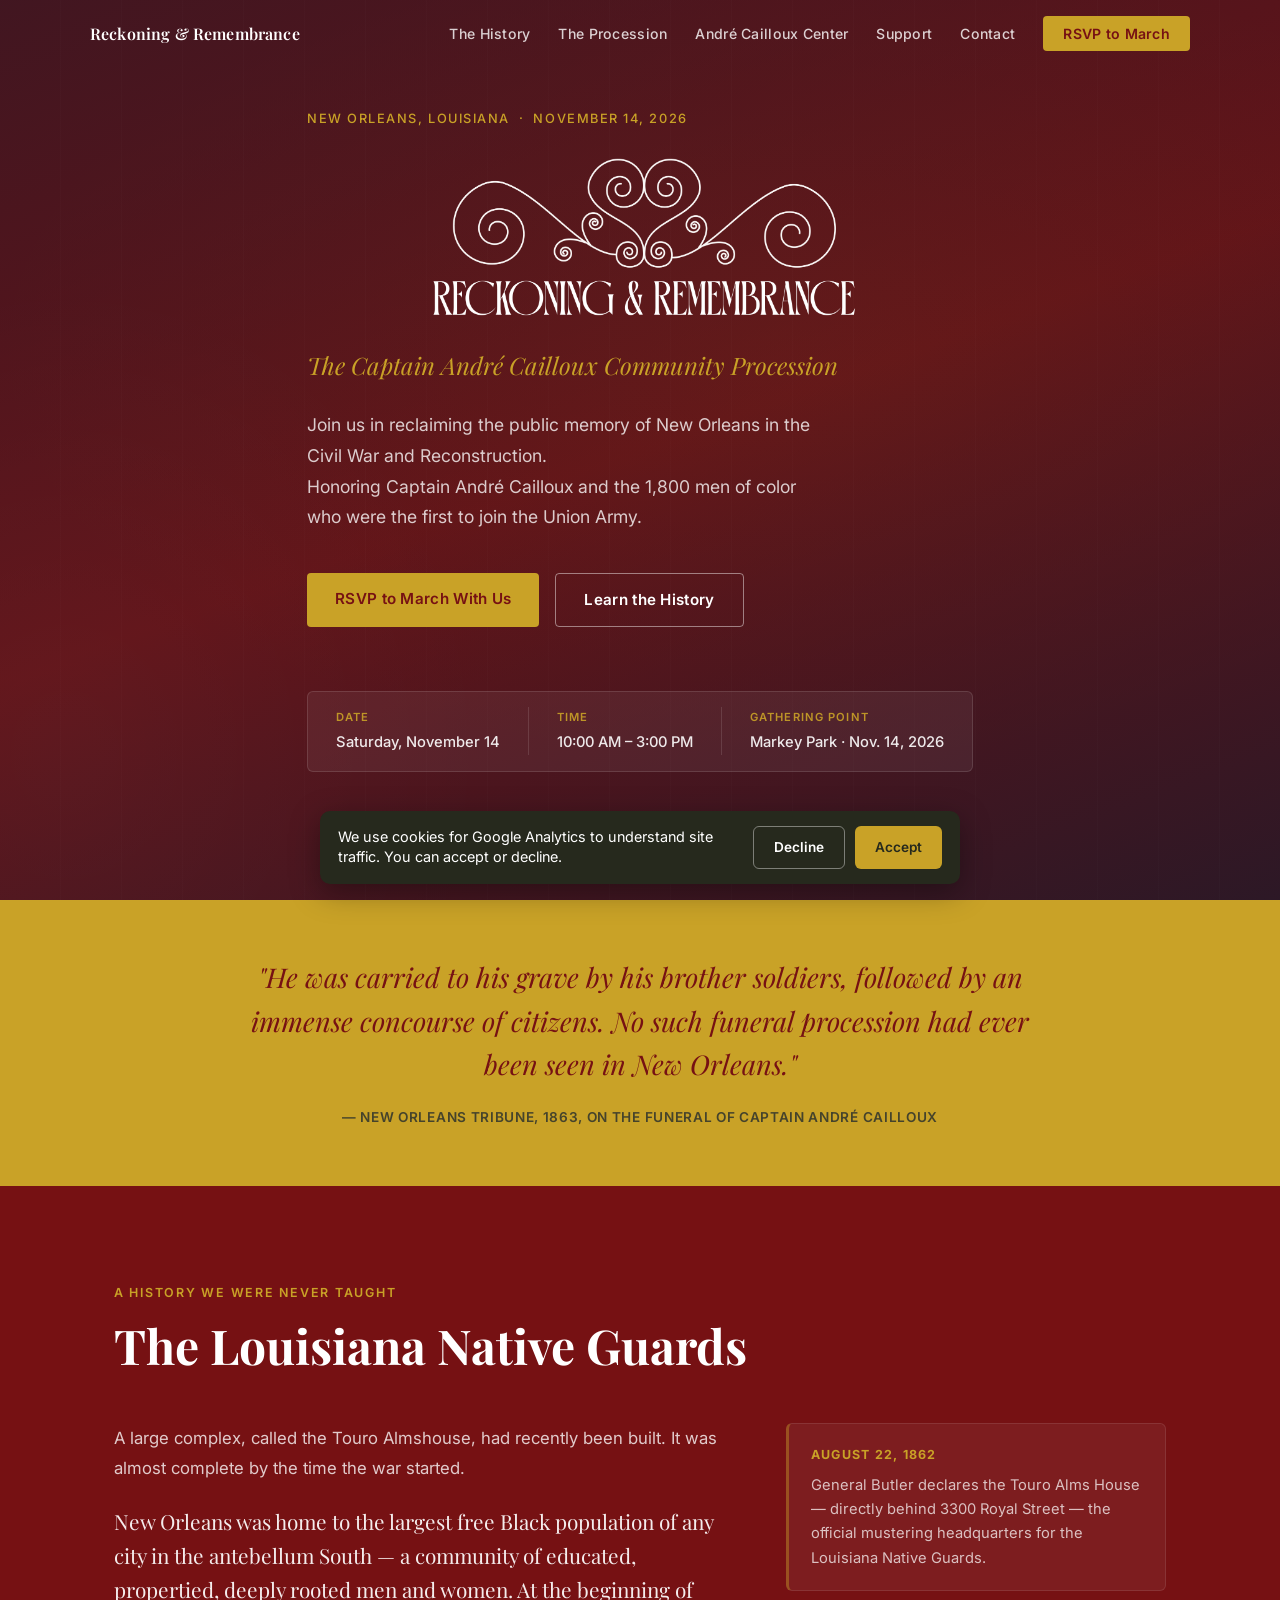
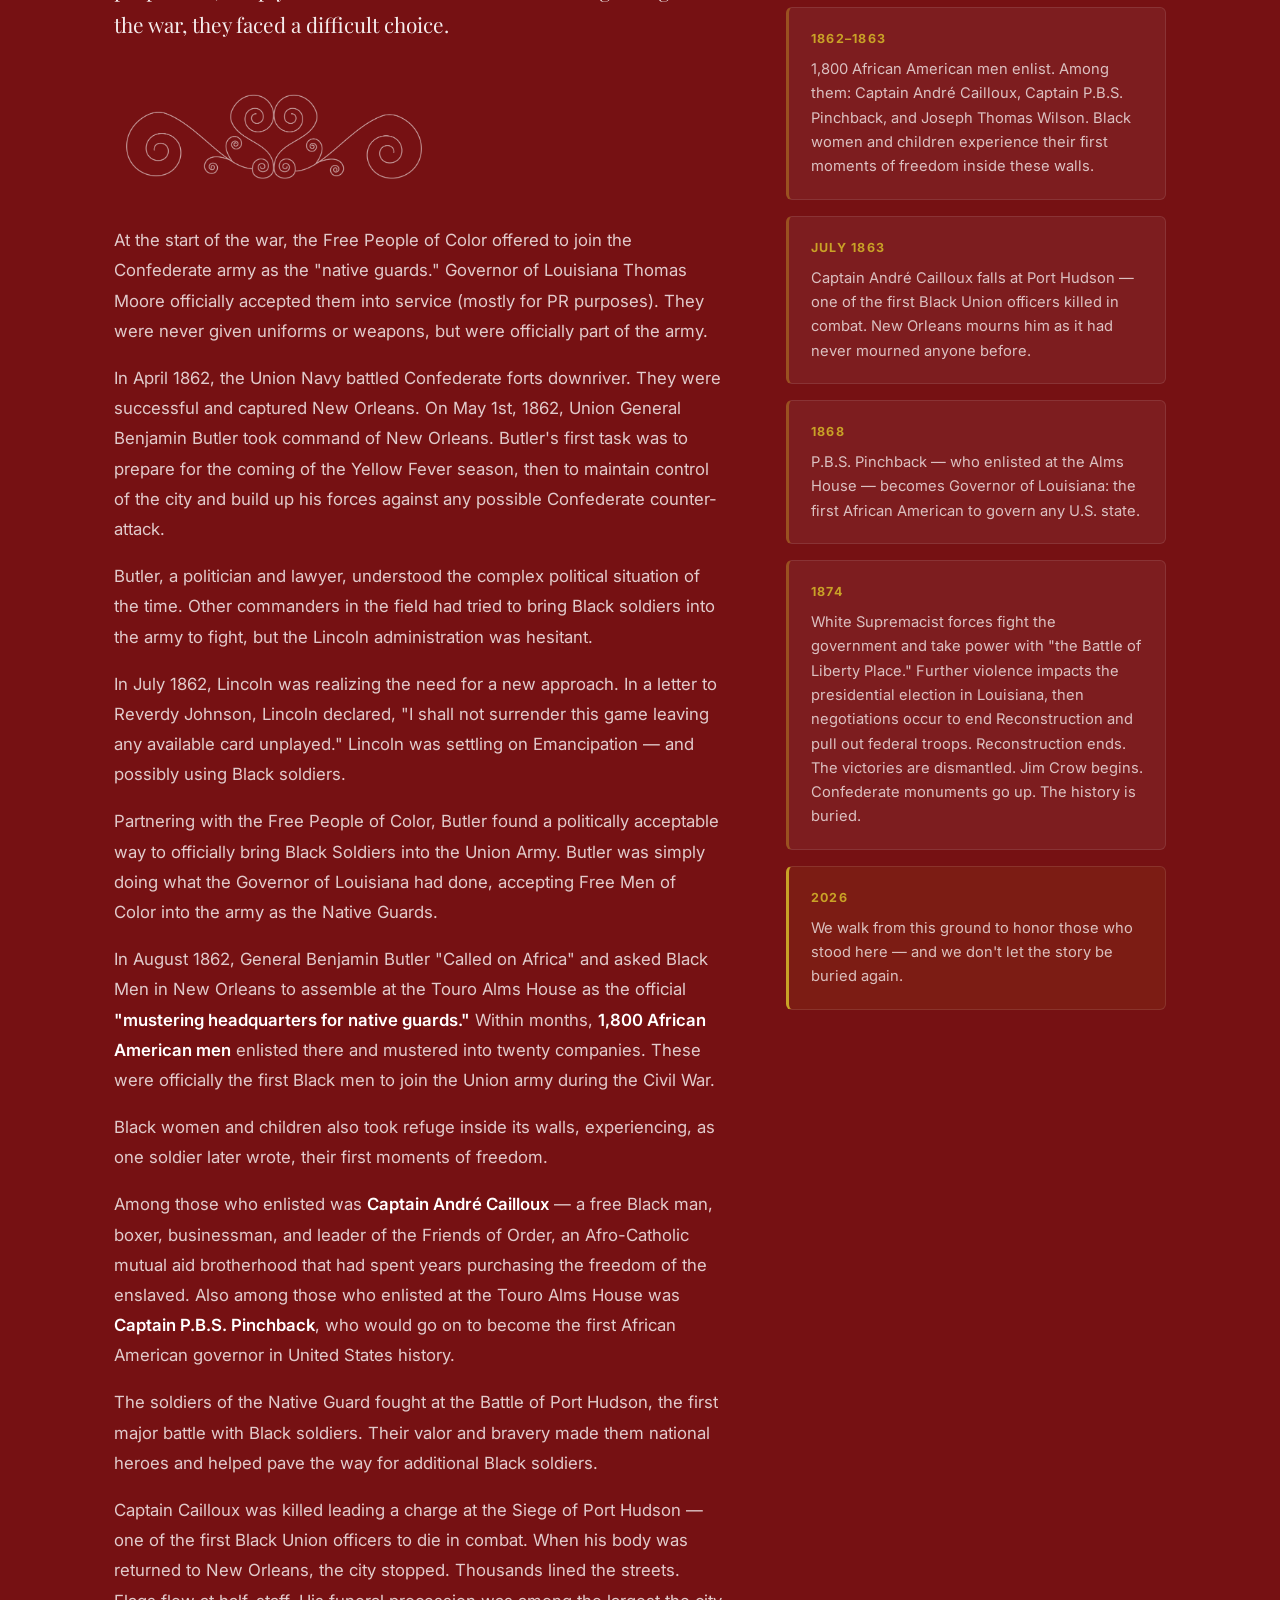
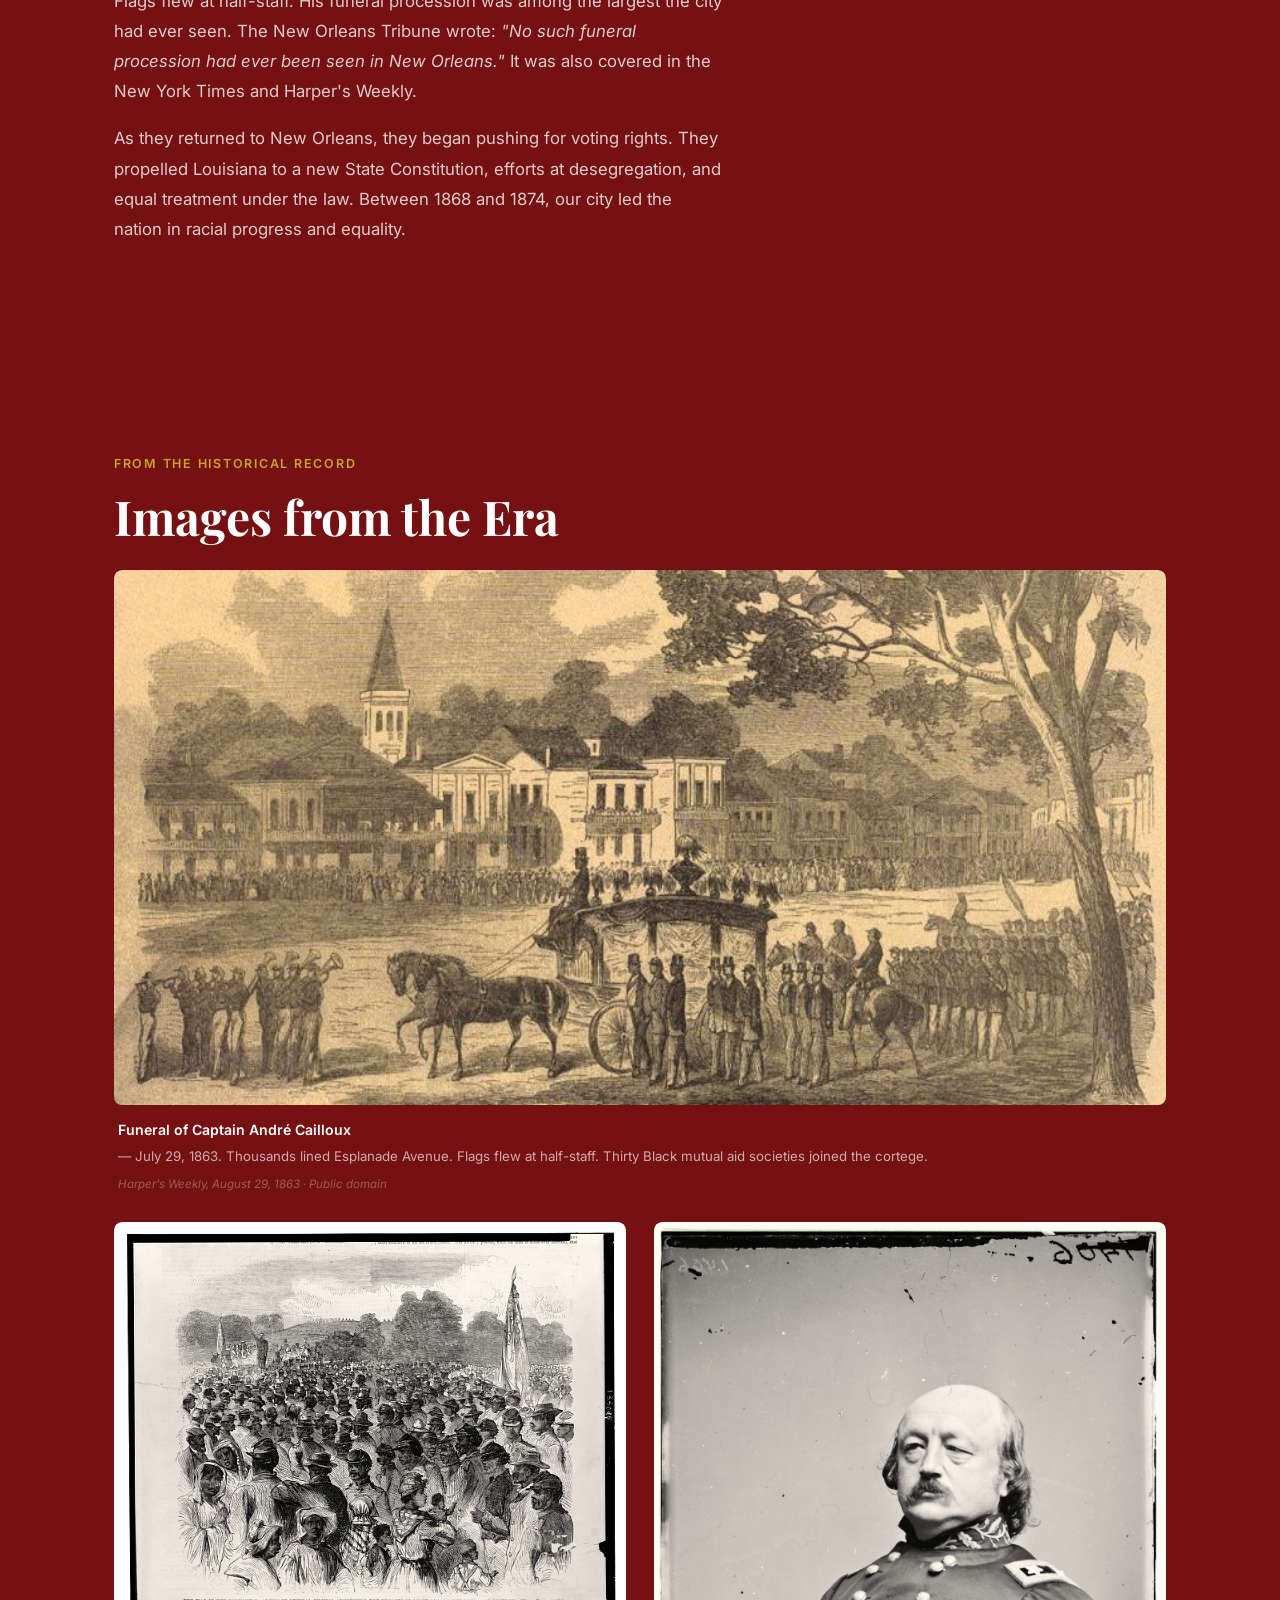
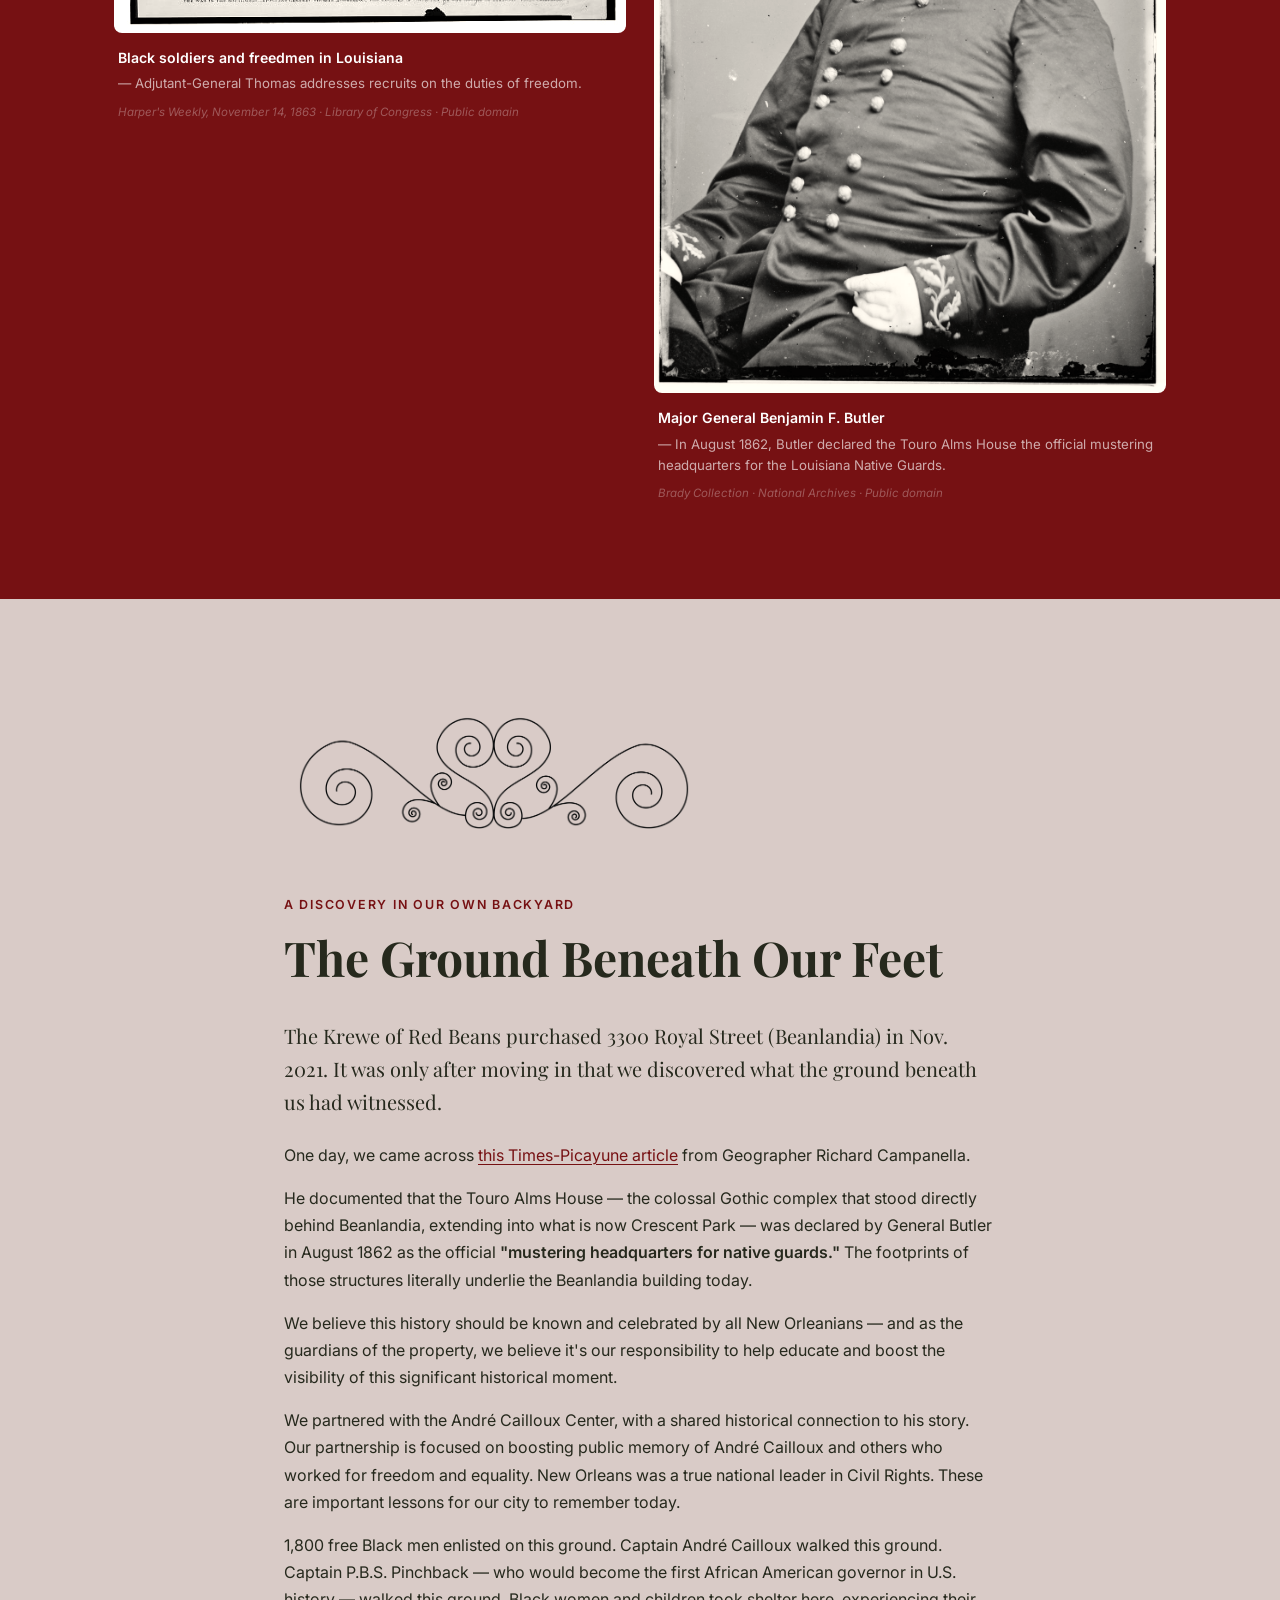
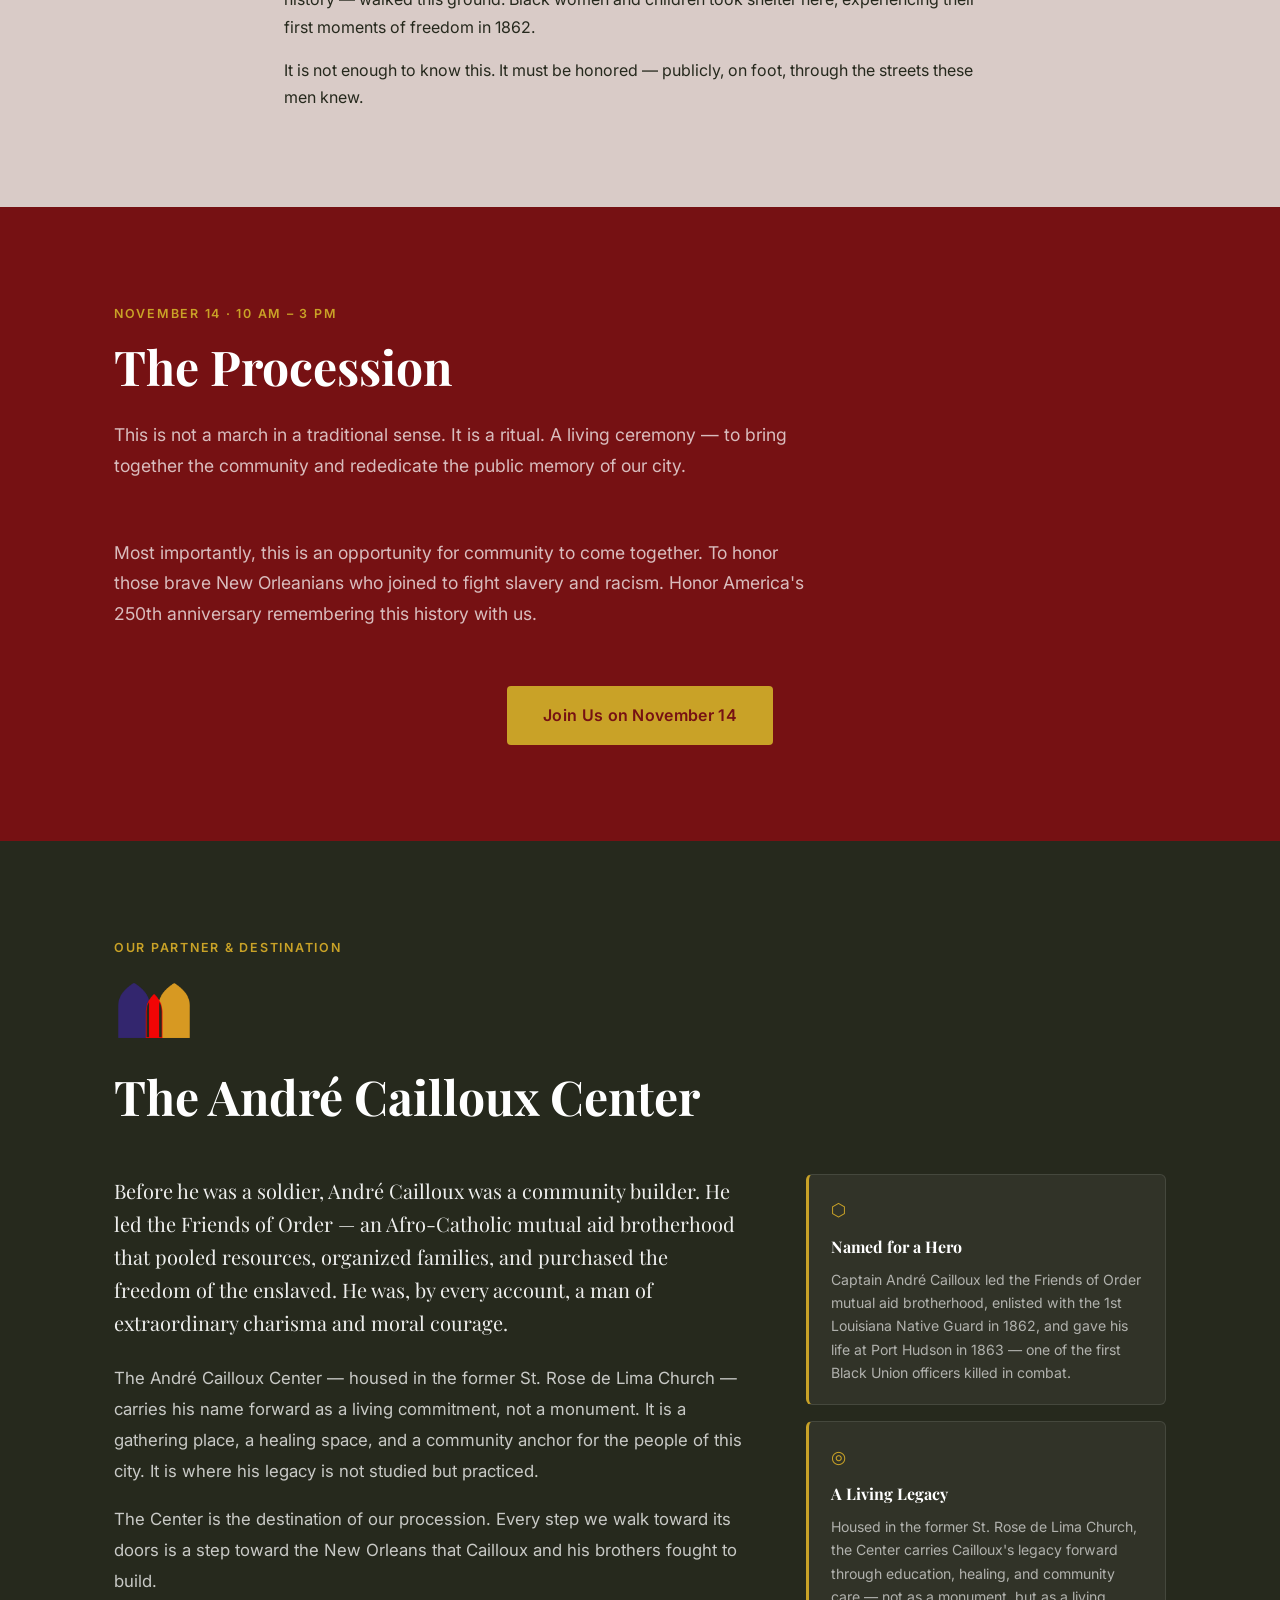
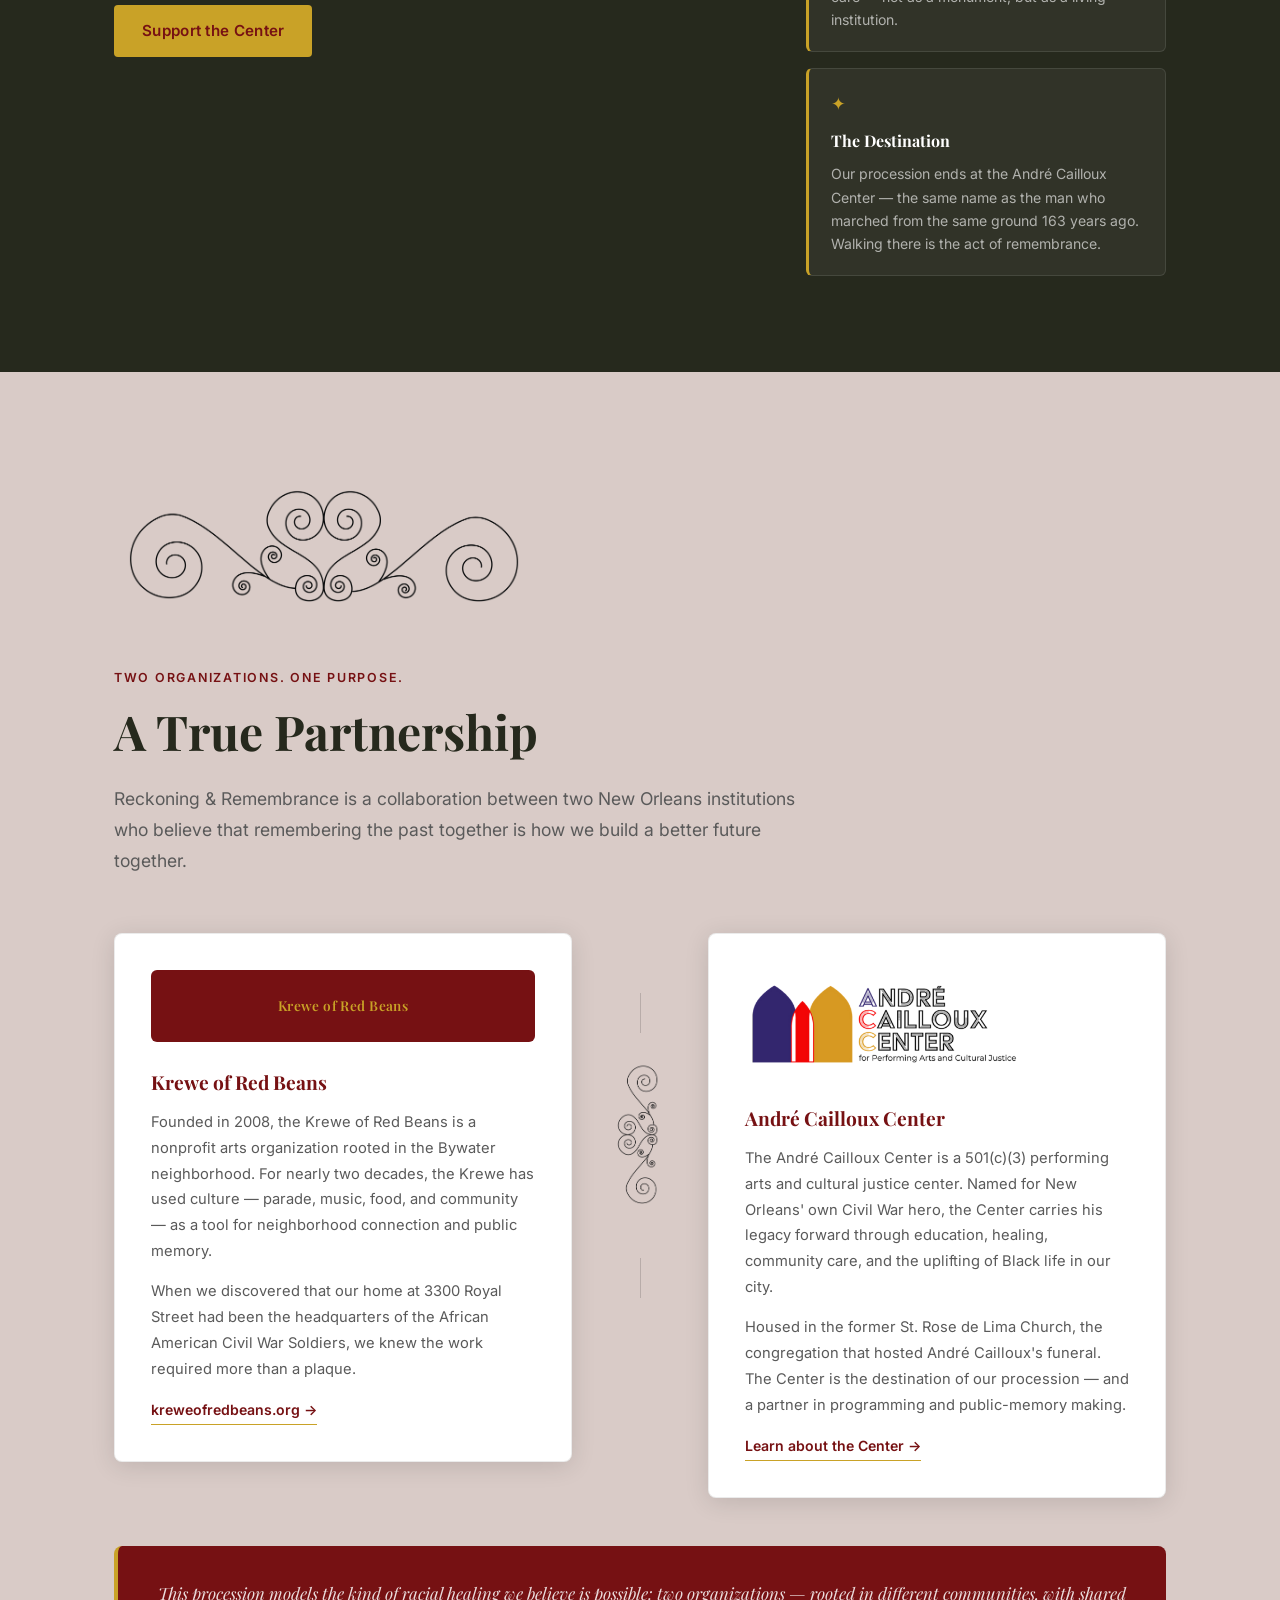
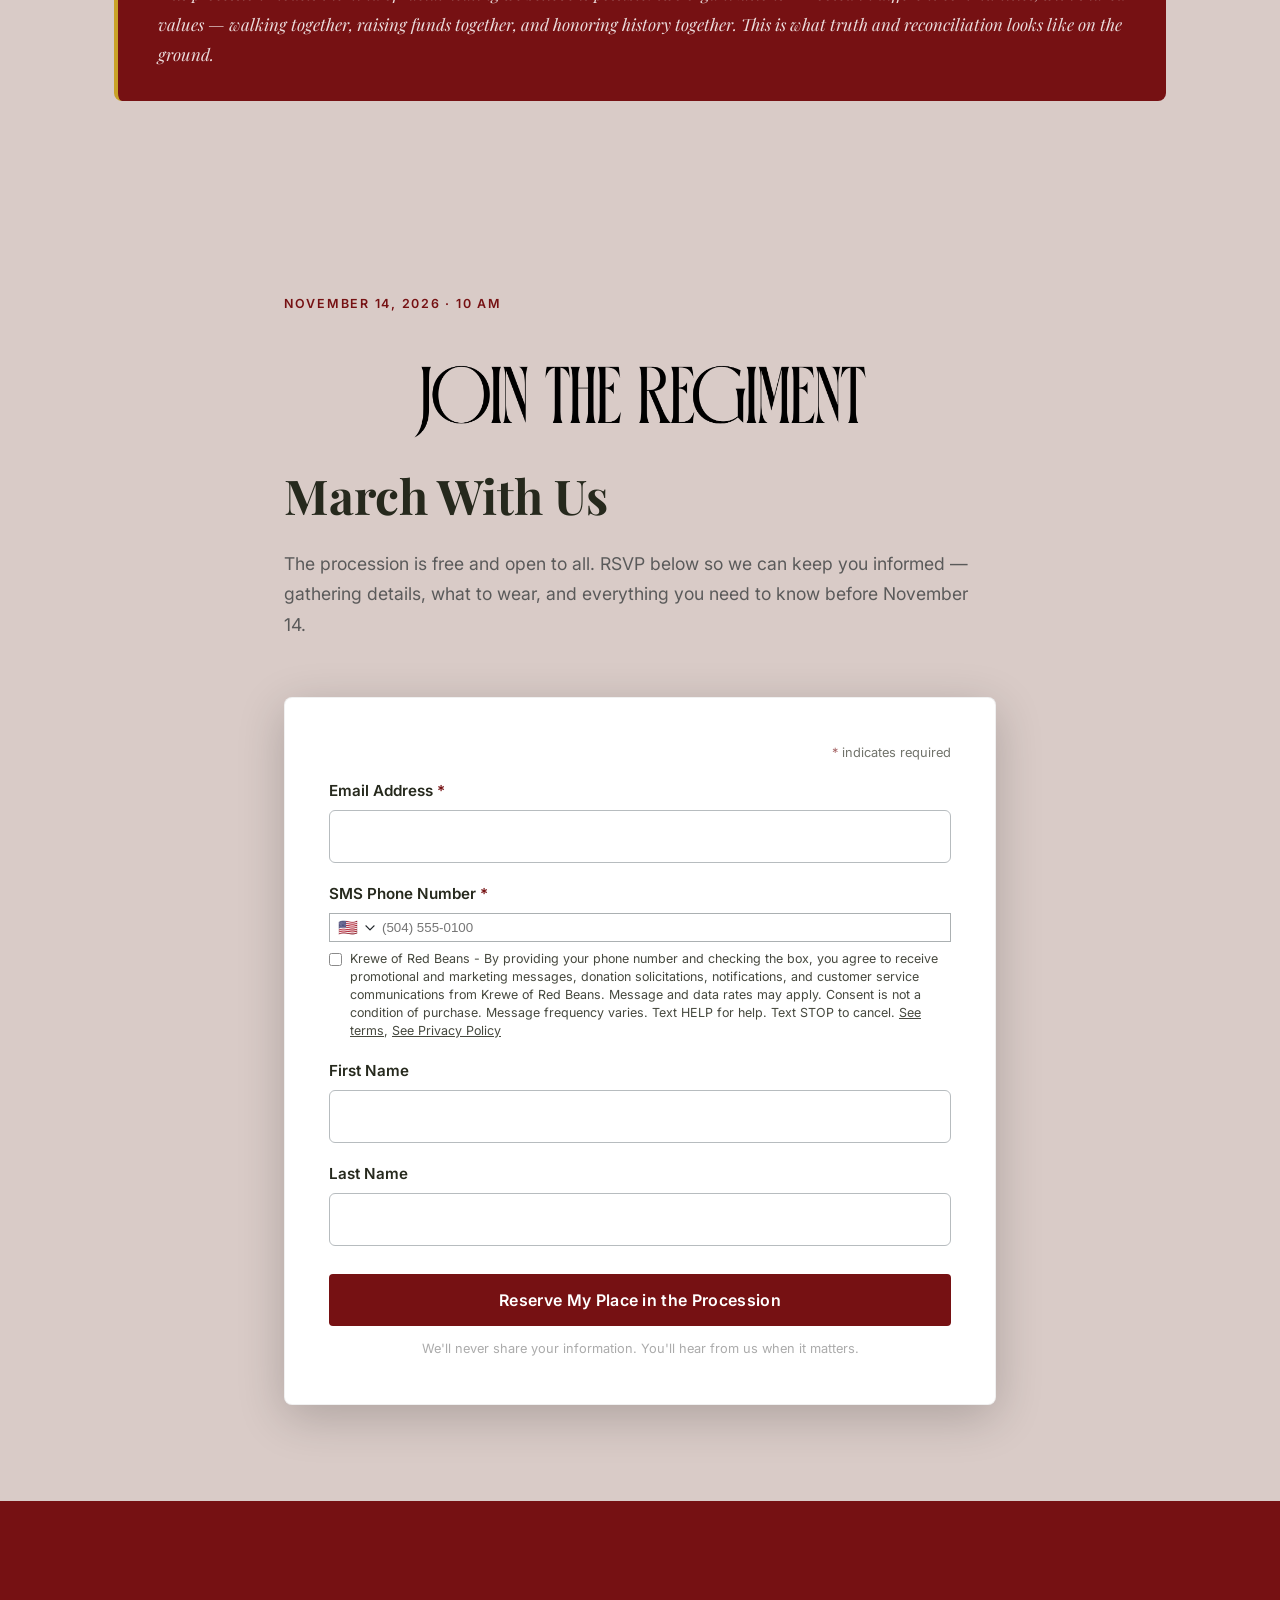
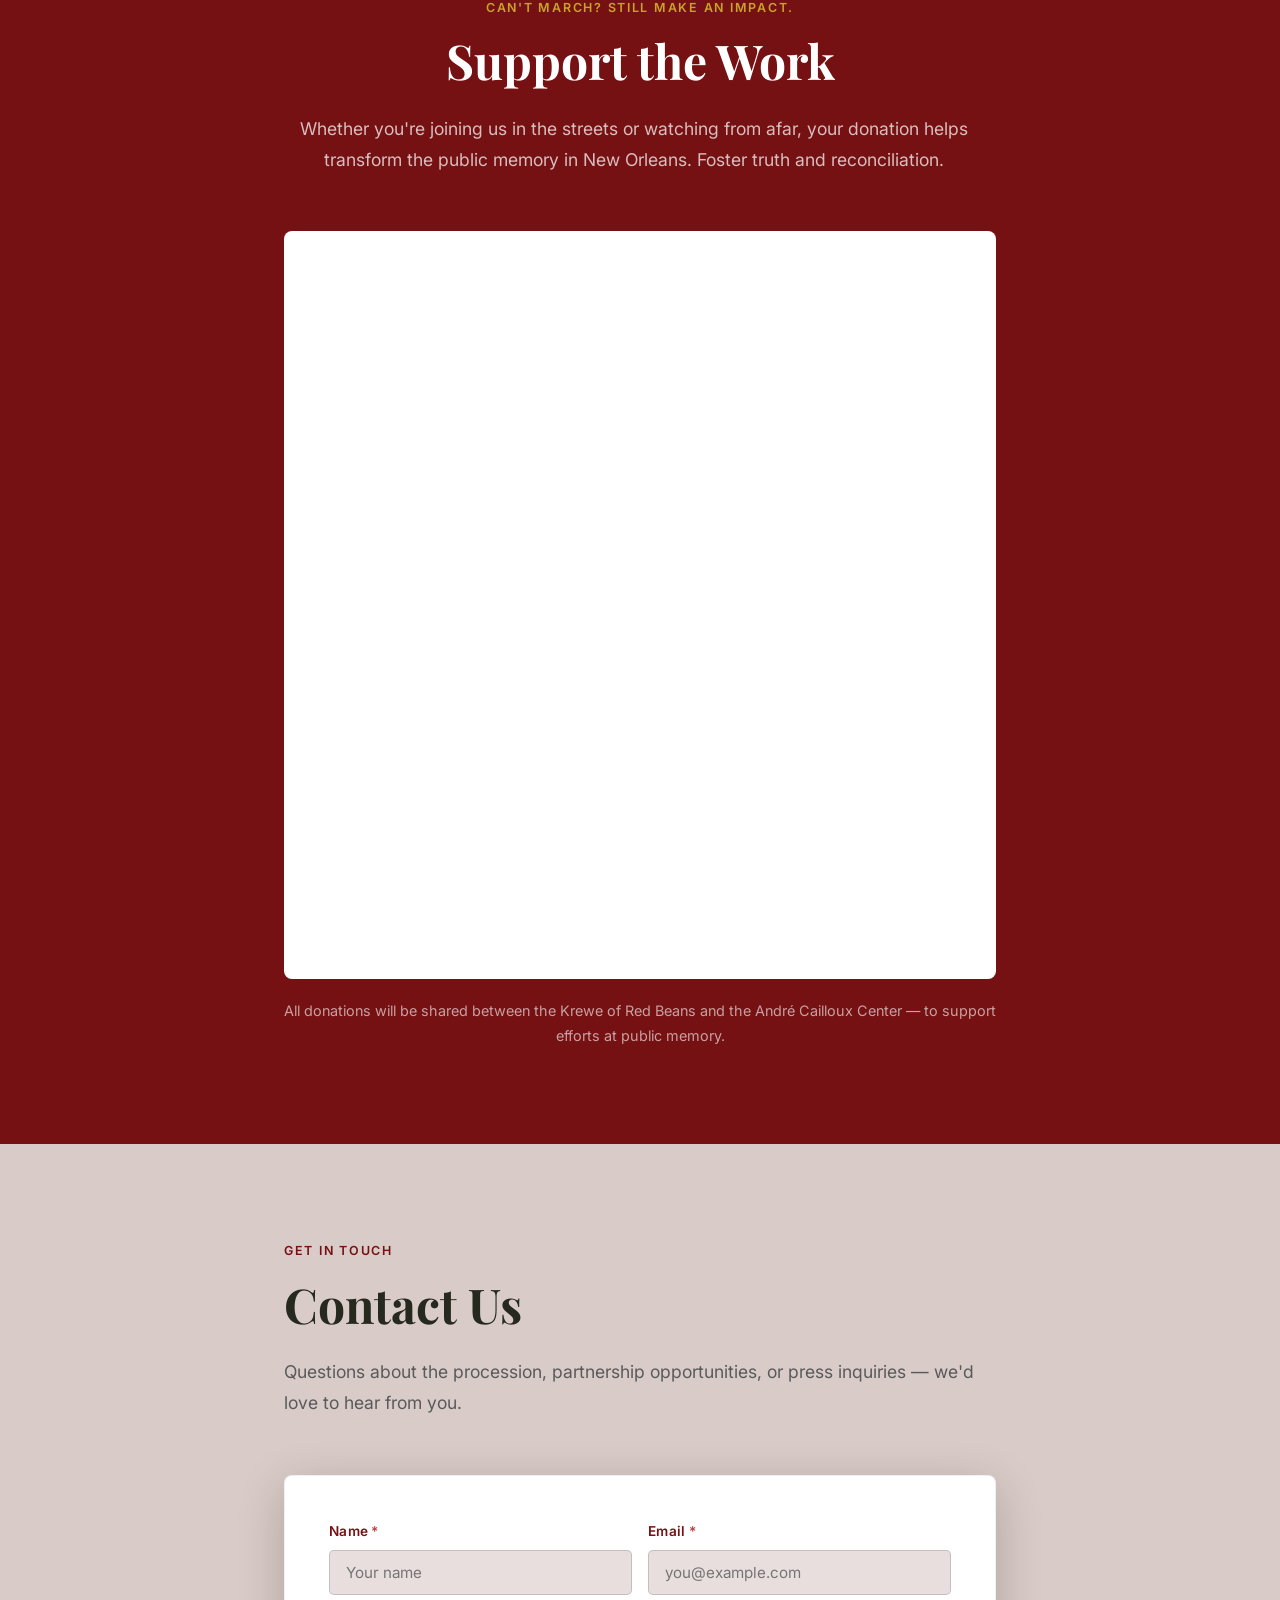
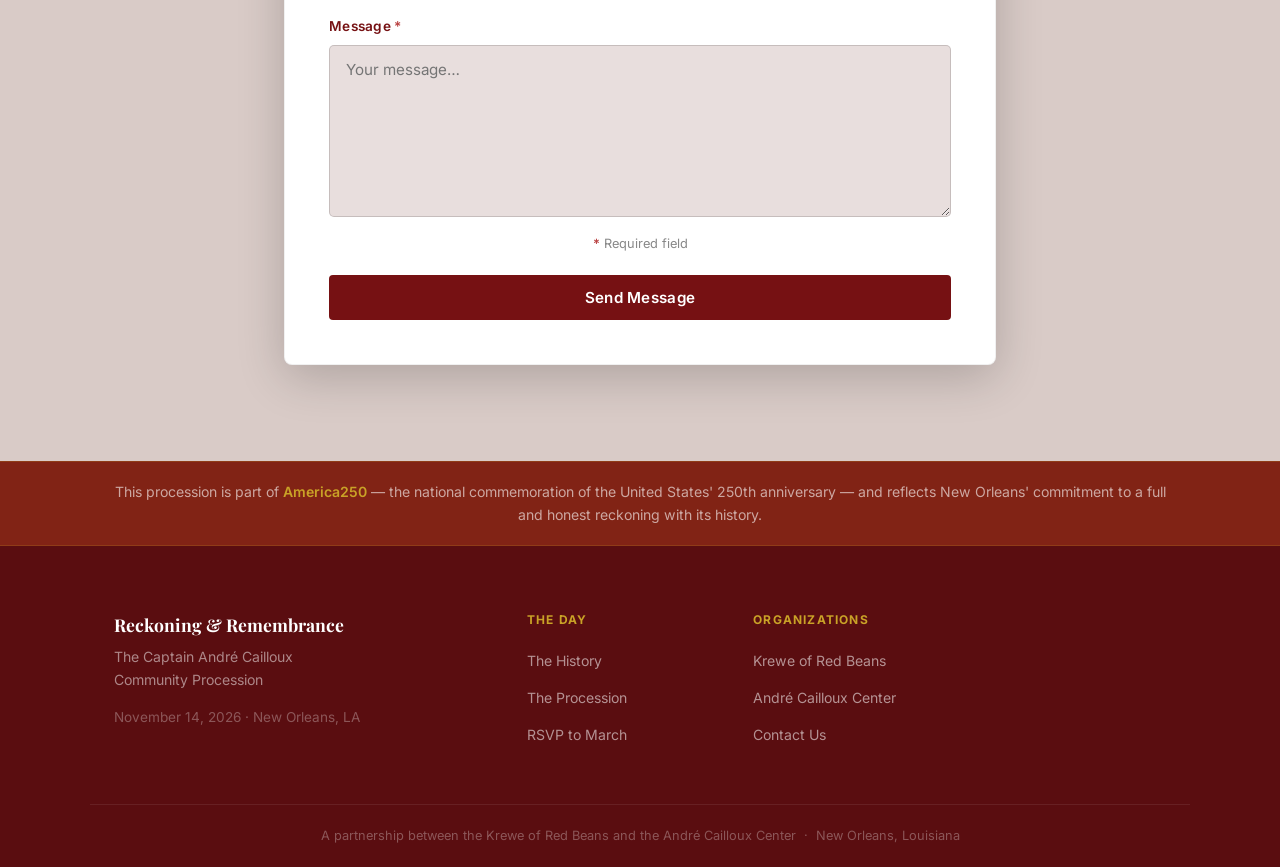
==== commit dcbb8d7f: "RSVP phone: drop +1 prefill, auto-normalize US numbers to E.164 on submit" ====
--- a/index.html
+++ b/index.html
@@ -323,7 +323,7 @@
               <h2>Join the Procession</h2>
               <div class="indicates-required"><span class="asterisk">*</span> indicates required</div>
               <div class="mc-field-group"><label for="mce-EMAIL">Email Address <span class="asterisk">*</span></label><input type="email" name="EMAIL" class="required email" id="mce-EMAIL" required="" value=""></div>
-              <div class="mc-field-group"><label for="mce-SMSPHONE">SMS Phone Number <span class="asterisk">*</span></label><div class="" style="display: flex; border: 1px solid rgb(171, 176, 178);"><div style="display: flex;"><span style="padding-left: 0px; padding-right: 4px; align-self: center;"><div style="display: flex; align-content: flex-start; align-items: center; gap: 10px;"><div id="flag-display-SMSPHONE" style="display: flex; align-items: center; gap: 4px; cursor: pointer; padding-left: 8px; position: relative;"><span id="flag-emoji-SMSPHONE">🇺🇸</span><svg xmlns="http://www.w3.org/2000/svg" width="16" height="17" viewBox="0 0 16 17" fill="none"><path d="M8.0096 11.5649C7.9219 11.5649 7.83506 11.5476 7.75407 11.5139C7.67307 11.4803 7.59951 11.431 7.5376 11.3689L3.54293 7.36289C3.48099 7.30091 3.43186 7.22733 3.39836 7.14636C3.36485 7.06539 3.34763 6.97862 3.34766 6.89099C3.34769 6.80336 3.36498 6.7166 3.39854 6.63565C3.4321 6.55471 3.48128 6.48117 3.54326 6.41923C3.60525 6.35729 3.67882 6.30816 3.75979 6.27466C3.84076 6.24115 3.92754 6.22392 4.01517 6.22395C4.10279 6.22398 4.18956 6.24127 4.2705 6.27484C4.35145 6.3084 4.42499 6.35758 4.48693 6.41956L8.01093 9.95289L11.5443 6.42956C11.6694 6.30464 11.8391 6.23457 12.016 6.23476C12.1928 6.23495 12.3623 6.30538 12.4873 6.43056C12.6122 6.55574 12.6823 6.72542 12.6821 6.90227C12.6819 7.07911 12.6114 7.24864 12.4863 7.37356L8.48026 11.3702C8.35532 11.4949 8.18607 11.5649 8.0096 11.5649Z" fill="#21262A"></path></svg><select id="country-select-SMSPHONE" name="SMSPHONE[country]" style="position: absolute; top: 0px; left: 0px; width: 100%; height: 100%; opacity: 0; cursor: pointer; z-index: 10; border: medium; background: none; font-size: 0px; margin: 0px; padding: 0px; min-width: auto; max-width: none;"><option value="US" selected="">US+1</option></select></div></div></span></div><input type="text" name="SMSPHONE" class="REQ_CSS" id="mce-SMSPHONE" placeholder="+1 000 000 0000" value="+1 " style="border: medium;"></div><div class="mc-sms-phone-group"><div><input type="checkbox" name="mc-SMSPHONE-ack" id="mc-SMSPHONE-ack" value="true"></div><div class="small-meta"><div id="legal-text-SMSPHONE"><div>Krewe of Red Beans - By providing your phone number and checking the box, you agree to receive promotional and marketing messages, donation solicitations, notifications, and customer service communications from Krewe of Red Beans. Message and data rates may apply. Consent is not a condition of purchase. Message frequency varies. Text HELP for help. Text STOP to cancel. <a target="_blank" href="http://eepurl.com/jusw9-" rel="noopener noreferrer">See terms</a>, <a target="_blank" href="http://eepurl.com/jusw7w" rel="noopener noreferrer">See Privacy Policy</a></div></div></div></div></div>
+              <div class="mc-field-group"><label for="mce-SMSPHONE">SMS Phone Number <span class="asterisk">*</span></label><div class="" style="display: flex; border: 1px solid rgb(171, 176, 178);"><div style="display: flex;"><span style="padding-left: 0px; padding-right: 4px; align-self: center;"><div style="display: flex; align-content: flex-start; align-items: center; gap: 10px;"><div id="flag-display-SMSPHONE" style="display: flex; align-items: center; gap: 4px; cursor: pointer; padding-left: 8px; position: relative;"><span id="flag-emoji-SMSPHONE">🇺🇸</span><svg xmlns="http://www.w3.org/2000/svg" width="16" height="17" viewBox="0 0 16 17" fill="none"><path d="M8.0096 11.5649C7.9219 11.5649 7.83506 11.5476 7.75407 11.5139C7.67307 11.4803 7.59951 11.431 7.5376 11.3689L3.54293 7.36289C3.48099 7.30091 3.43186 7.22733 3.39836 7.14636C3.36485 7.06539 3.34763 6.97862 3.34766 6.89099C3.34769 6.80336 3.36498 6.7166 3.39854 6.63565C3.4321 6.55471 3.48128 6.48117 3.54326 6.41923C3.60525 6.35729 3.67882 6.30816 3.75979 6.27466C3.84076 6.24115 3.92754 6.22392 4.01517 6.22395C4.10279 6.22398 4.18956 6.24127 4.2705 6.27484C4.35145 6.3084 4.42499 6.35758 4.48693 6.41956L8.01093 9.95289L11.5443 6.42956C11.6694 6.30464 11.8391 6.23457 12.016 6.23476C12.1928 6.23495 12.3623 6.30538 12.4873 6.43056C12.6122 6.55574 12.6823 6.72542 12.6821 6.90227C12.6819 7.07911 12.6114 7.24864 12.4863 7.37356L8.48026 11.3702C8.35532 11.4949 8.18607 11.5649 8.0096 11.5649Z" fill="#21262A"></path></svg><select id="country-select-SMSPHONE" name="SMSPHONE[country]" style="position: absolute; top: 0px; left: 0px; width: 100%; height: 100%; opacity: 0; cursor: pointer; z-index: 10; border: medium; background: none; font-size: 0px; margin: 0px; padding: 0px; min-width: auto; max-width: none;"><option value="US" selected="">US+1</option></select></div></div></span></div><input type="tel" name="SMSPHONE" class="REQ_CSS" id="mce-SMSPHONE" placeholder="(504) 555-0100" value="" style="border: medium;"></div><div class="mc-sms-phone-group"><div><input type="checkbox" name="mc-SMSPHONE-ack" id="mc-SMSPHONE-ack" value="true"></div><div class="small-meta"><div id="legal-text-SMSPHONE"><div>Krewe of Red Beans - By providing your phone number and checking the box, you agree to receive promotional and marketing messages, donation solicitations, notifications, and customer service communications from Krewe of Red Beans. Message and data rates may apply. Consent is not a condition of purchase. Message frequency varies. Text HELP for help. Text STOP to cancel. <a target="_blank" href="http://eepurl.com/jusw9-" rel="noopener noreferrer">See terms</a>, <a target="_blank" href="http://eepurl.com/jusw7w" rel="noopener noreferrer">See Privacy Policy</a></div></div></div></div></div>
               <div class="mc-field-group"><label for="mce-FNAME">First Name </label><input type="text" name="FNAME" class=" text" id="mce-FNAME" value=""></div>
               <div class="mc-field-group"><label for="mce-LNAME">Last Name </label><input type="text" name="LNAME" class=" text" id="mce-LNAME" value=""></div>
               <div hidden=""><input type="hidden" name="tags" value="24265120"></div>
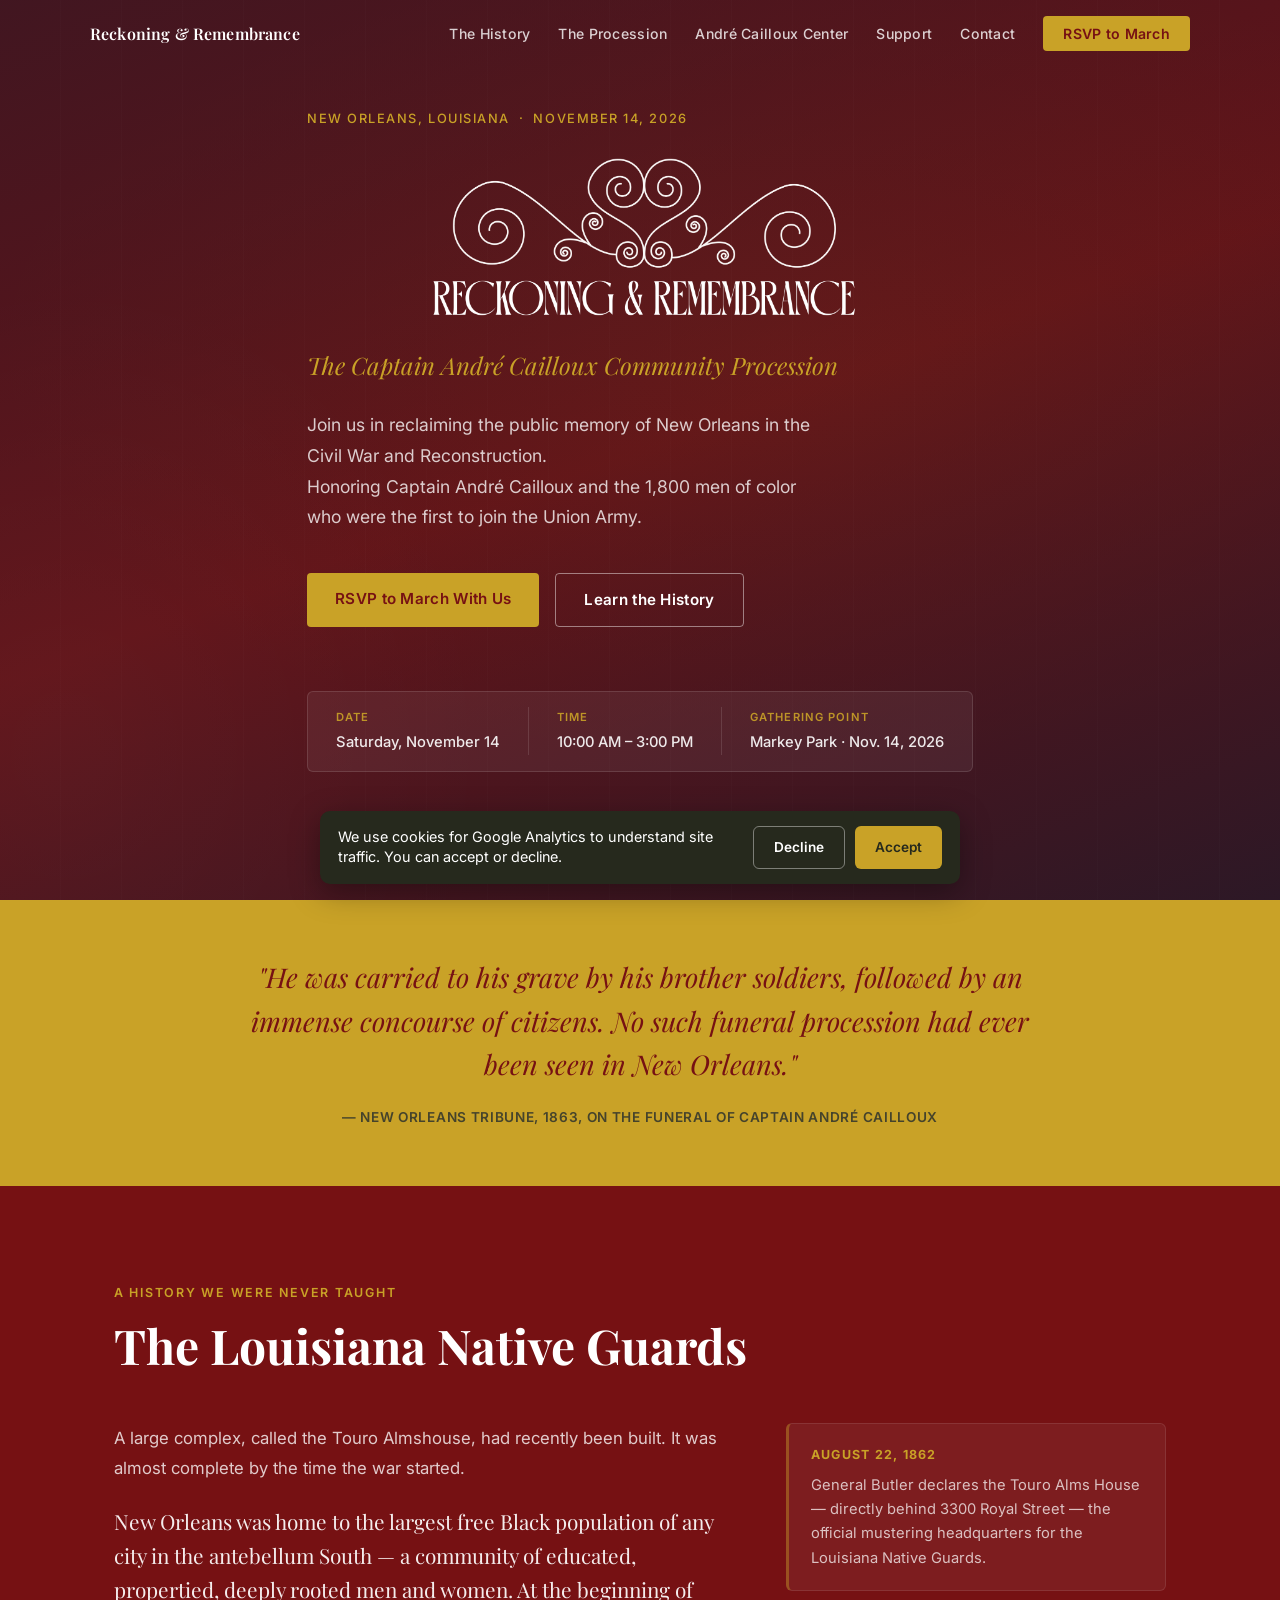
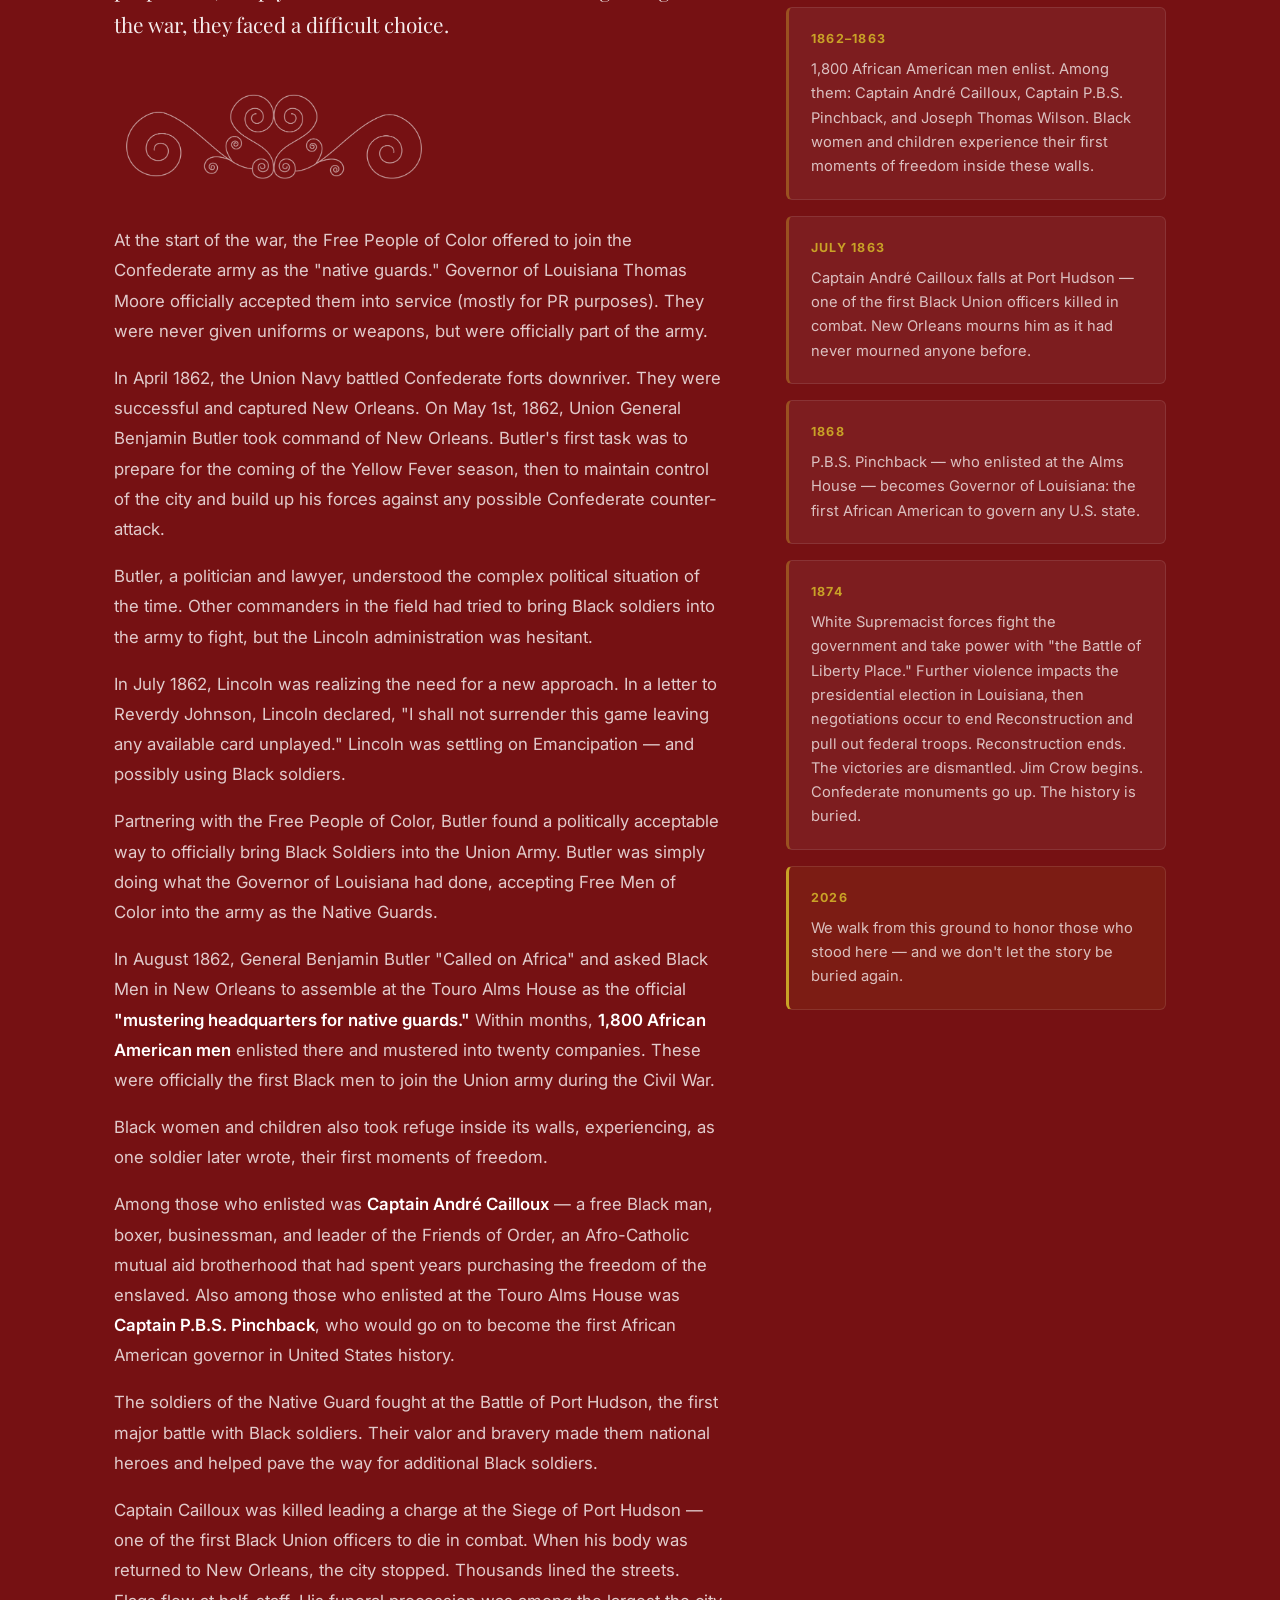
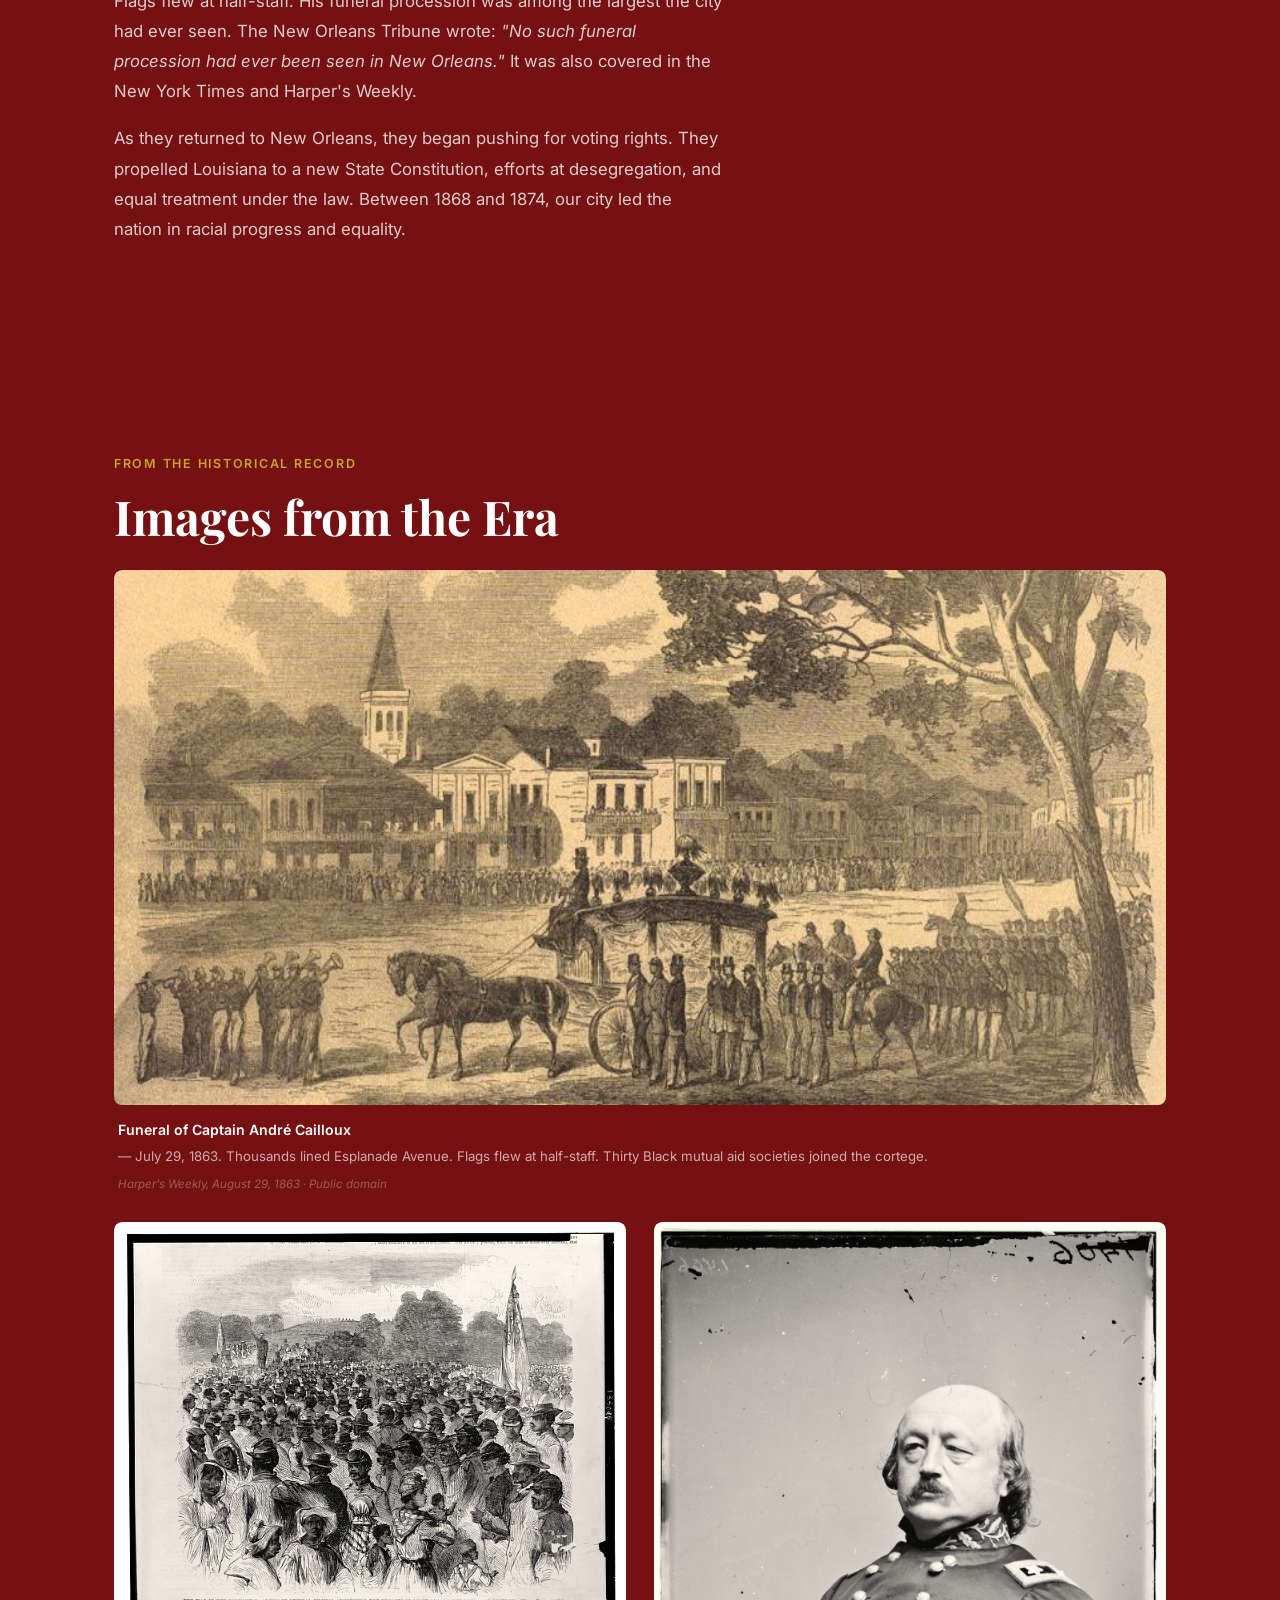
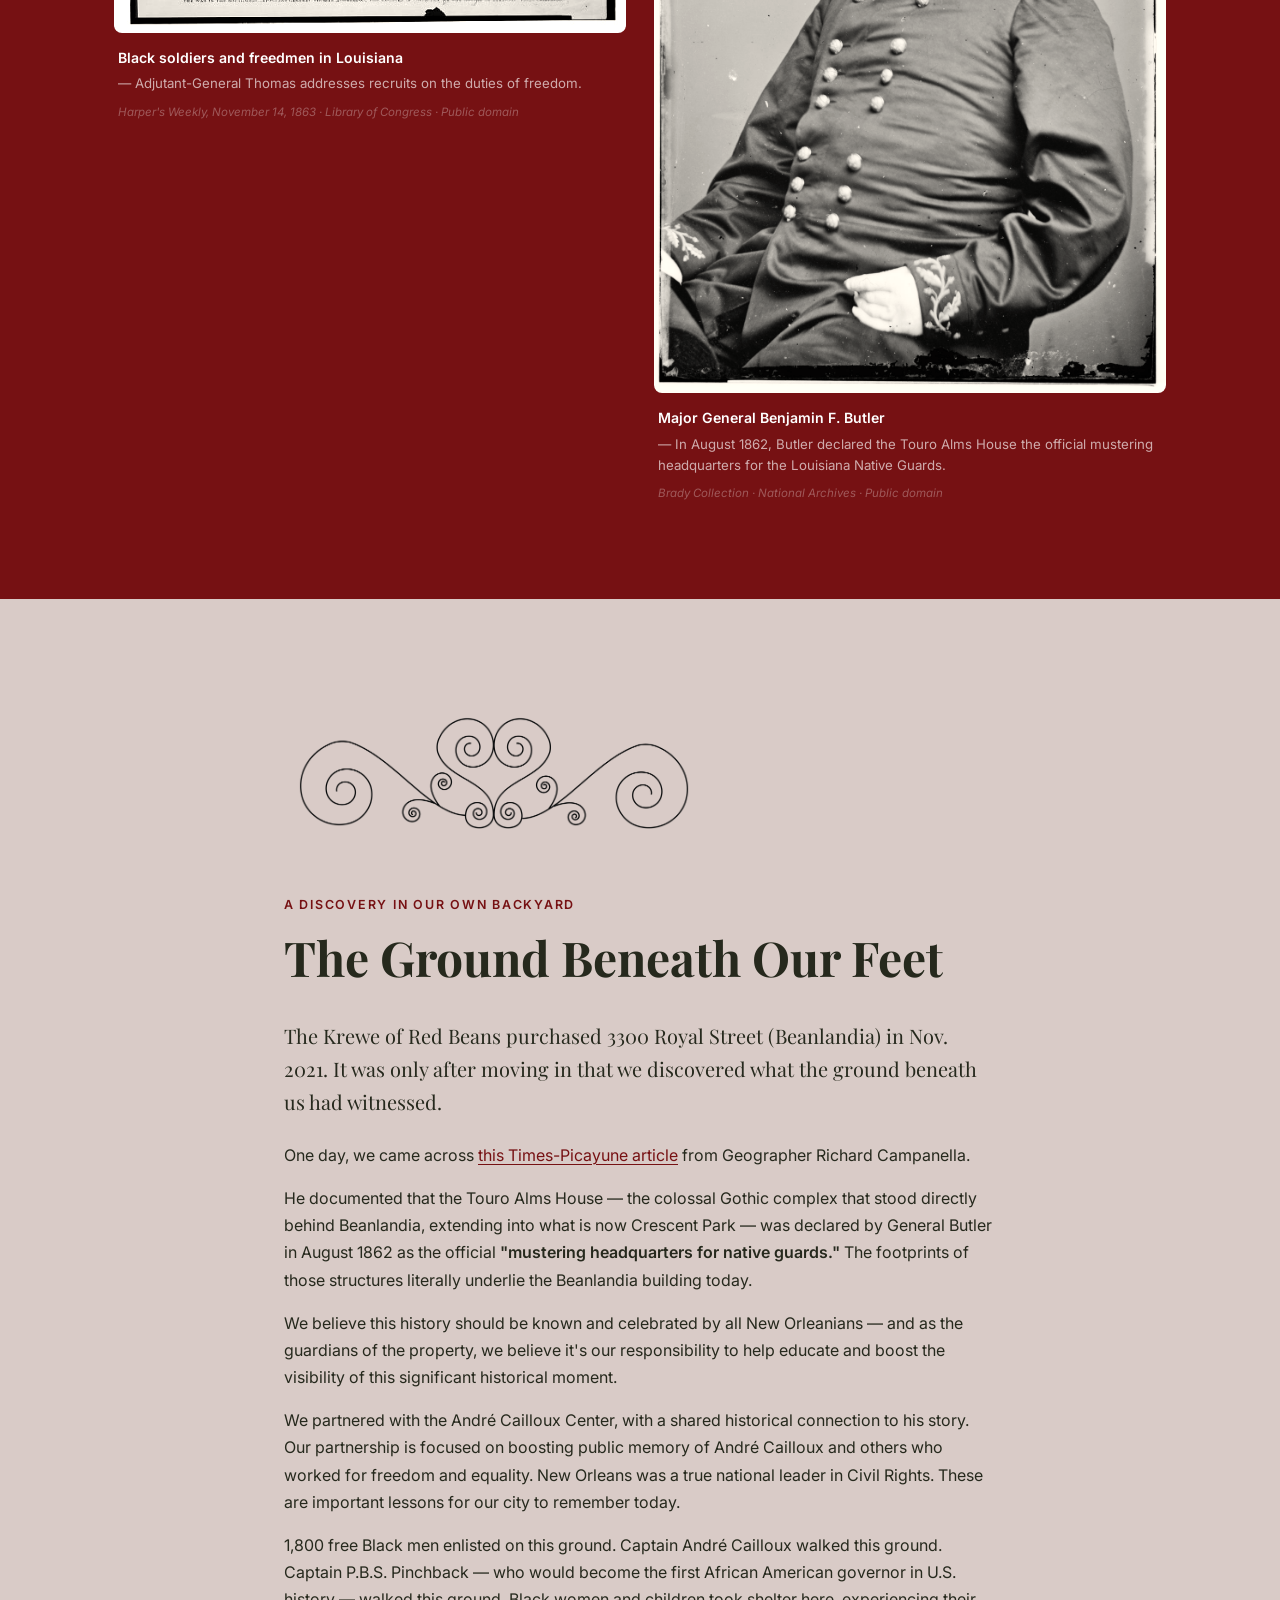
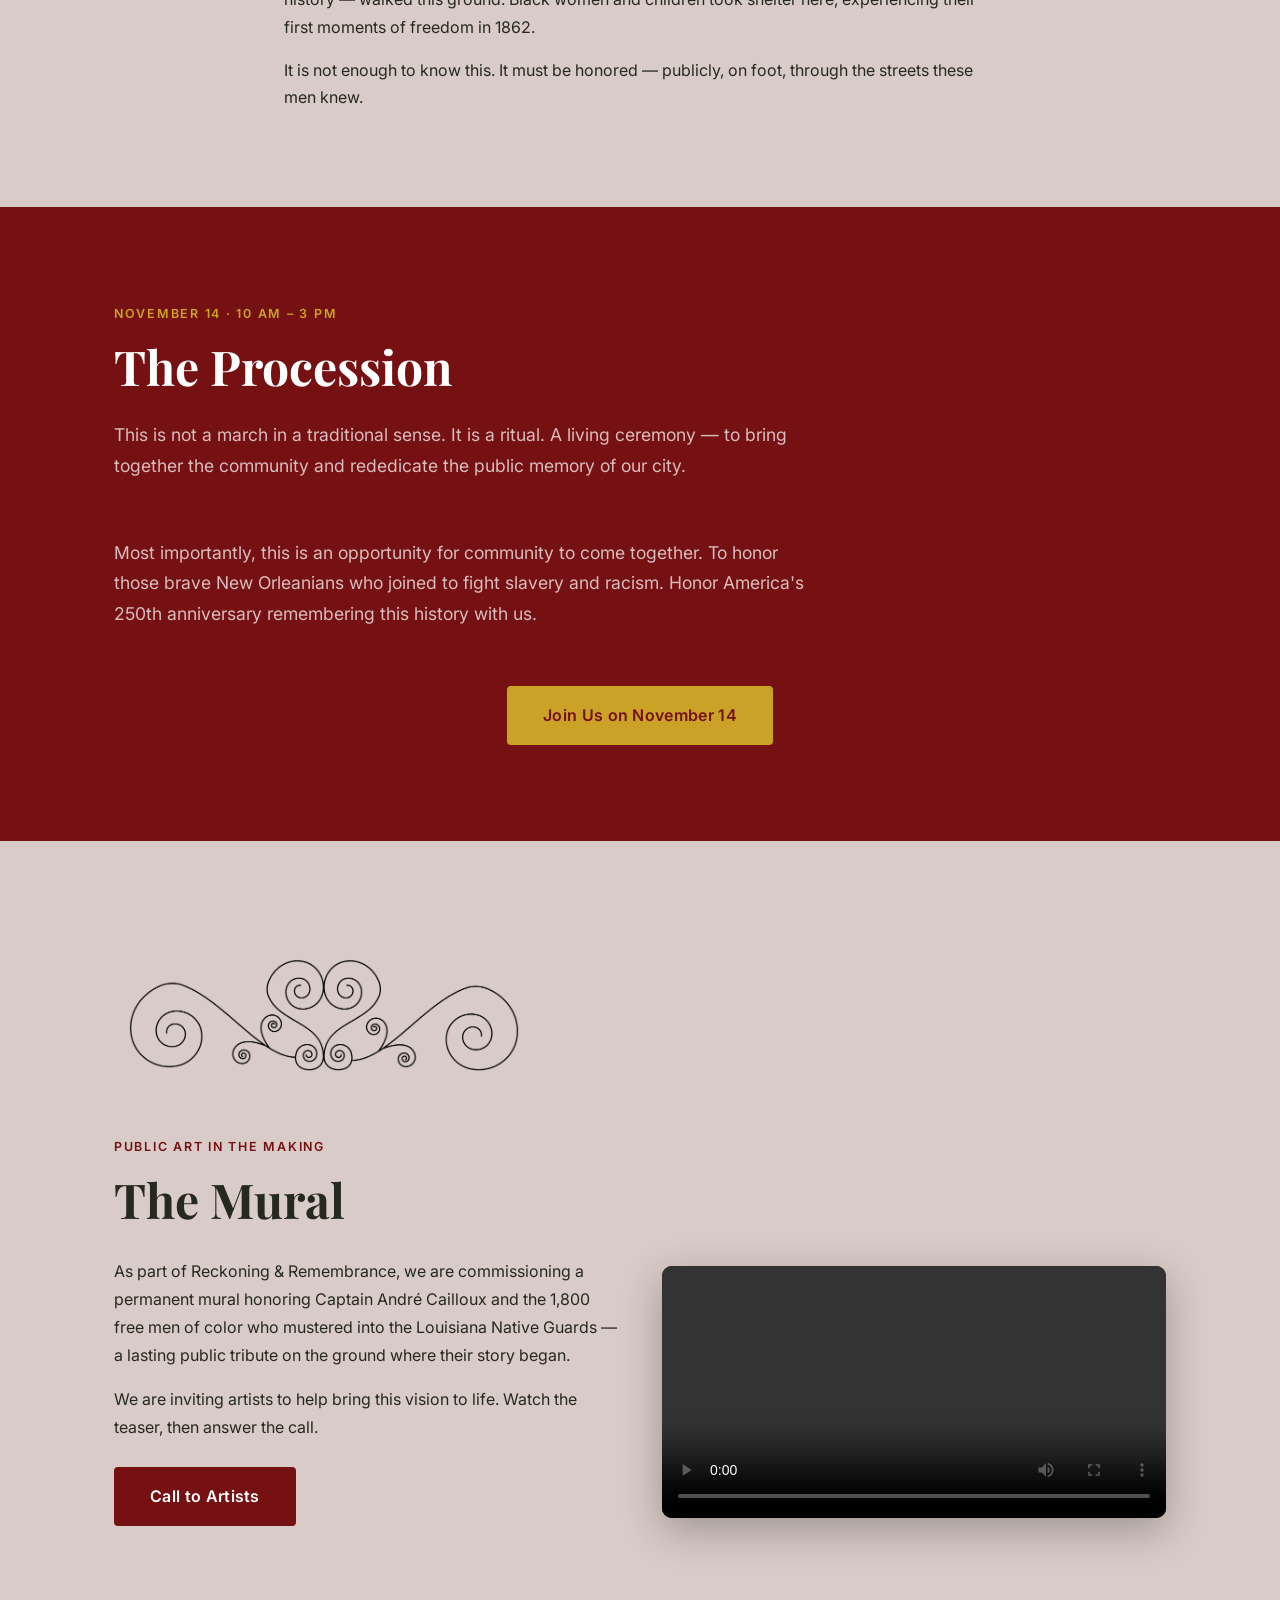
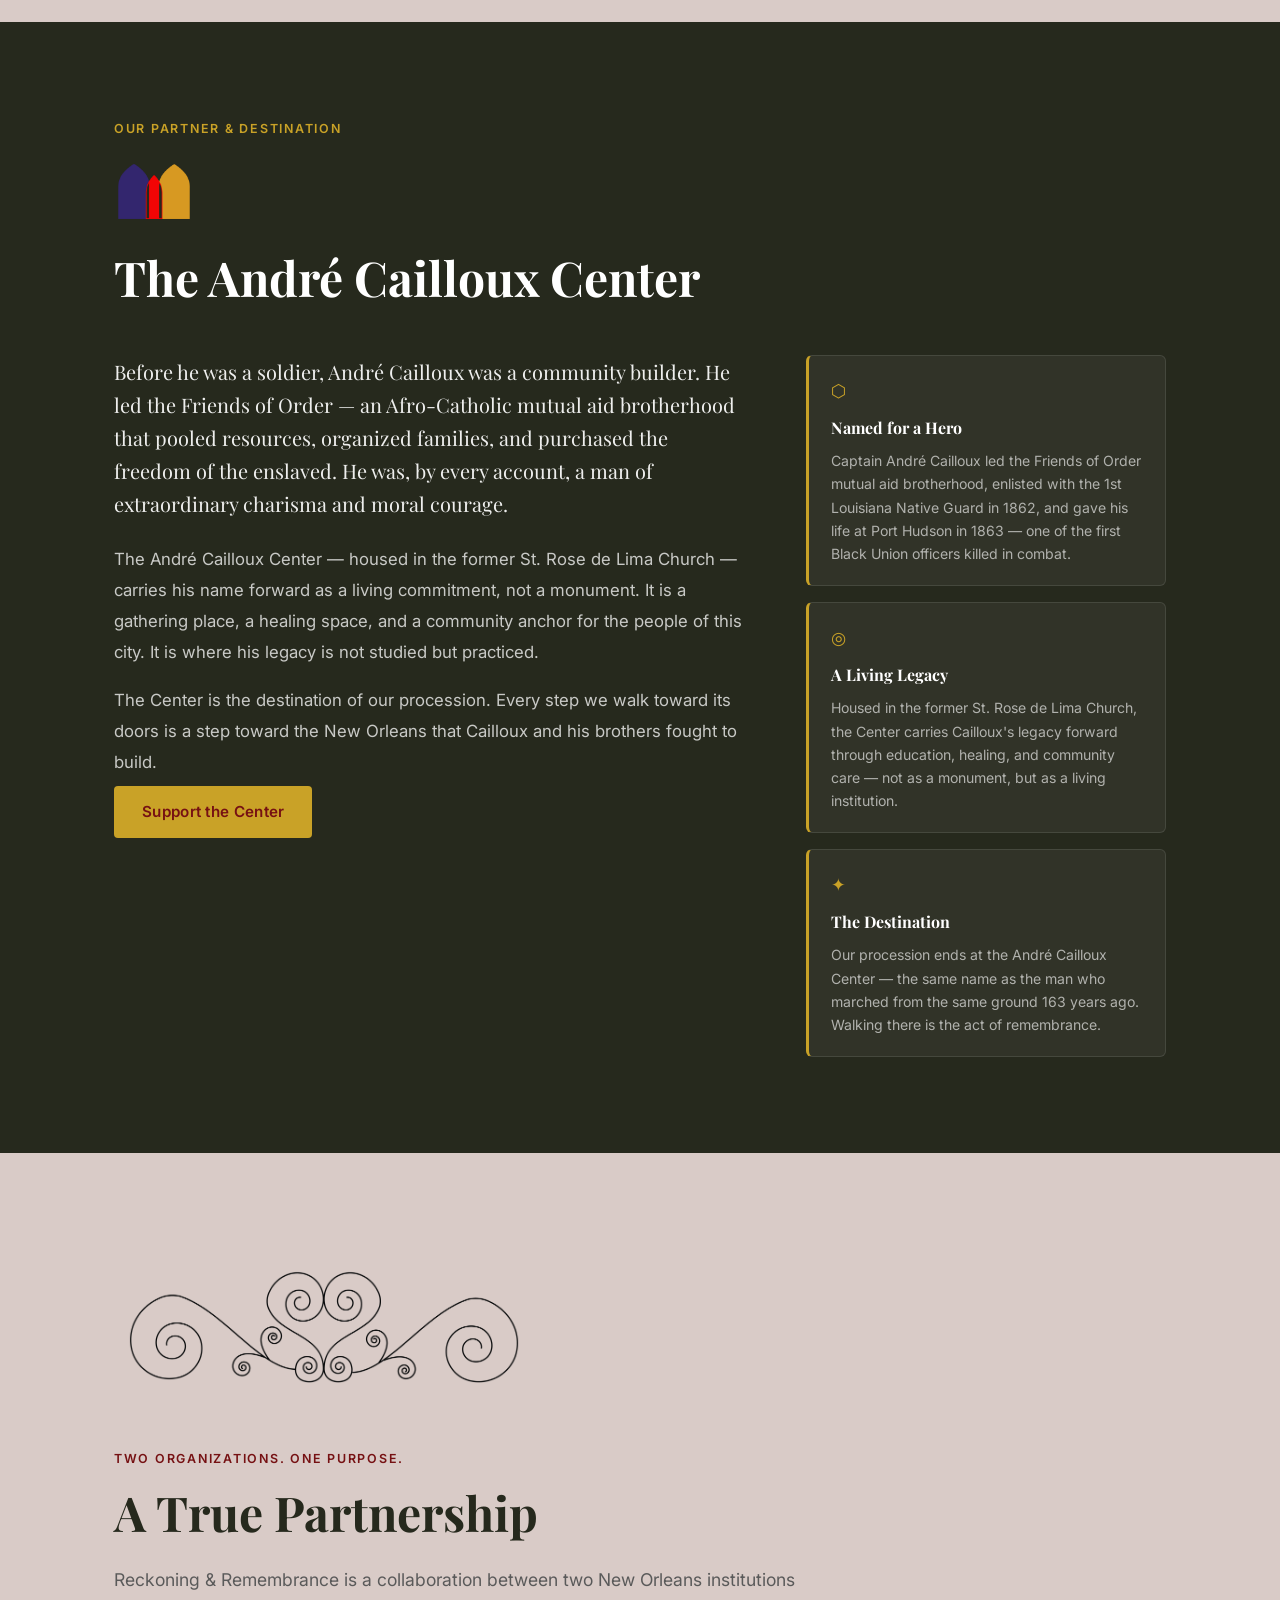
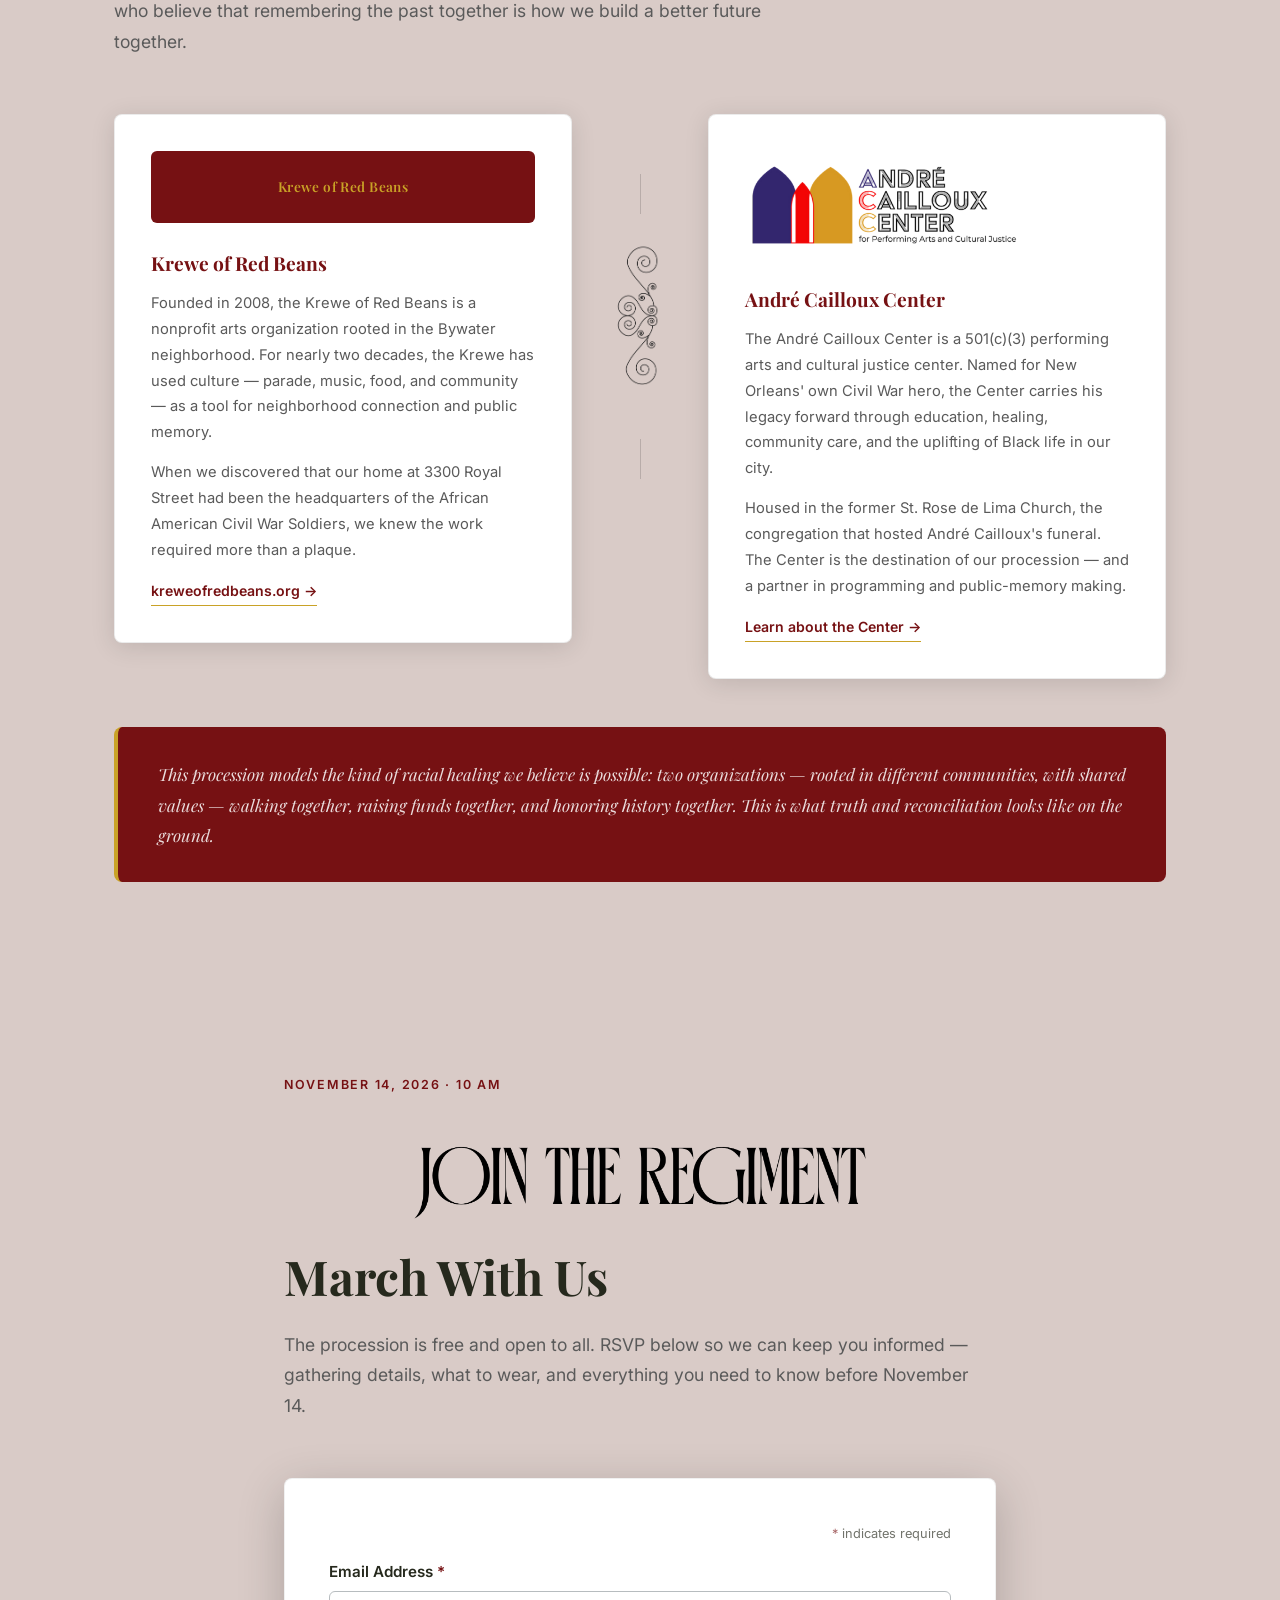
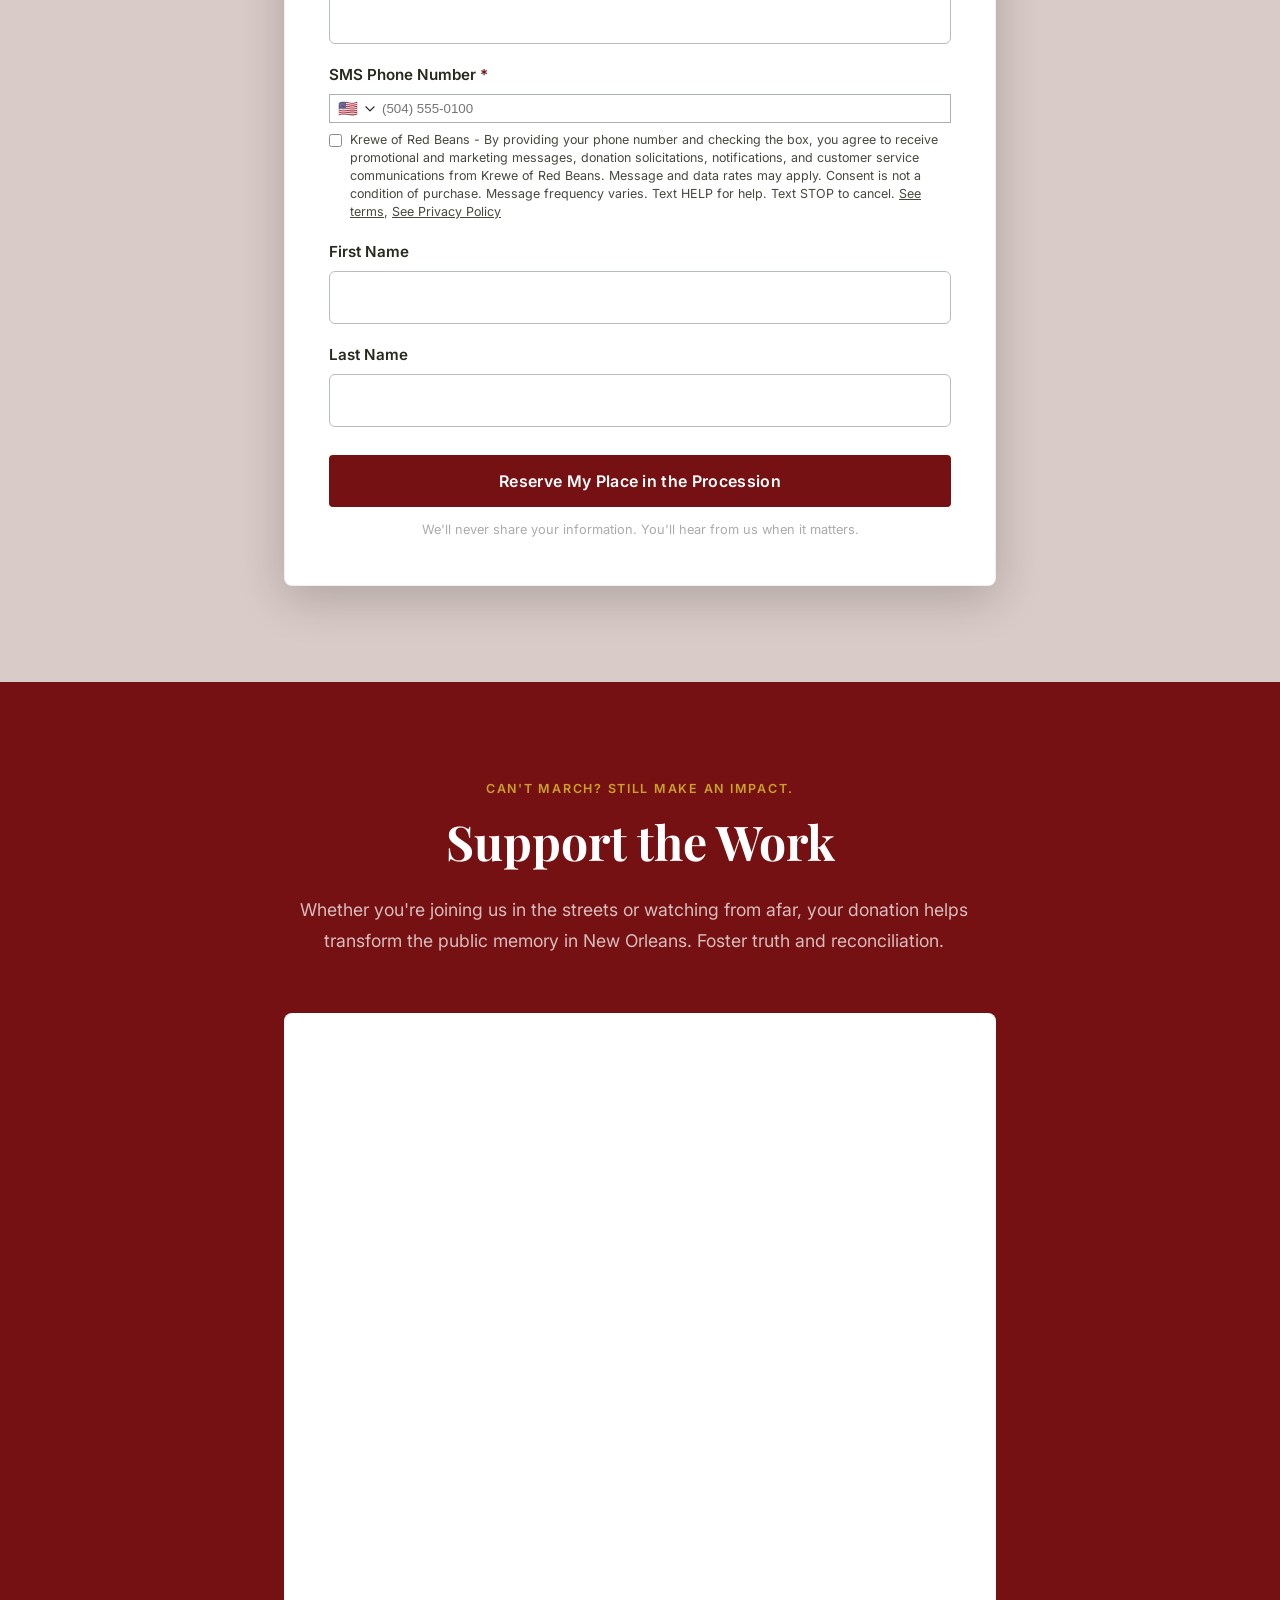
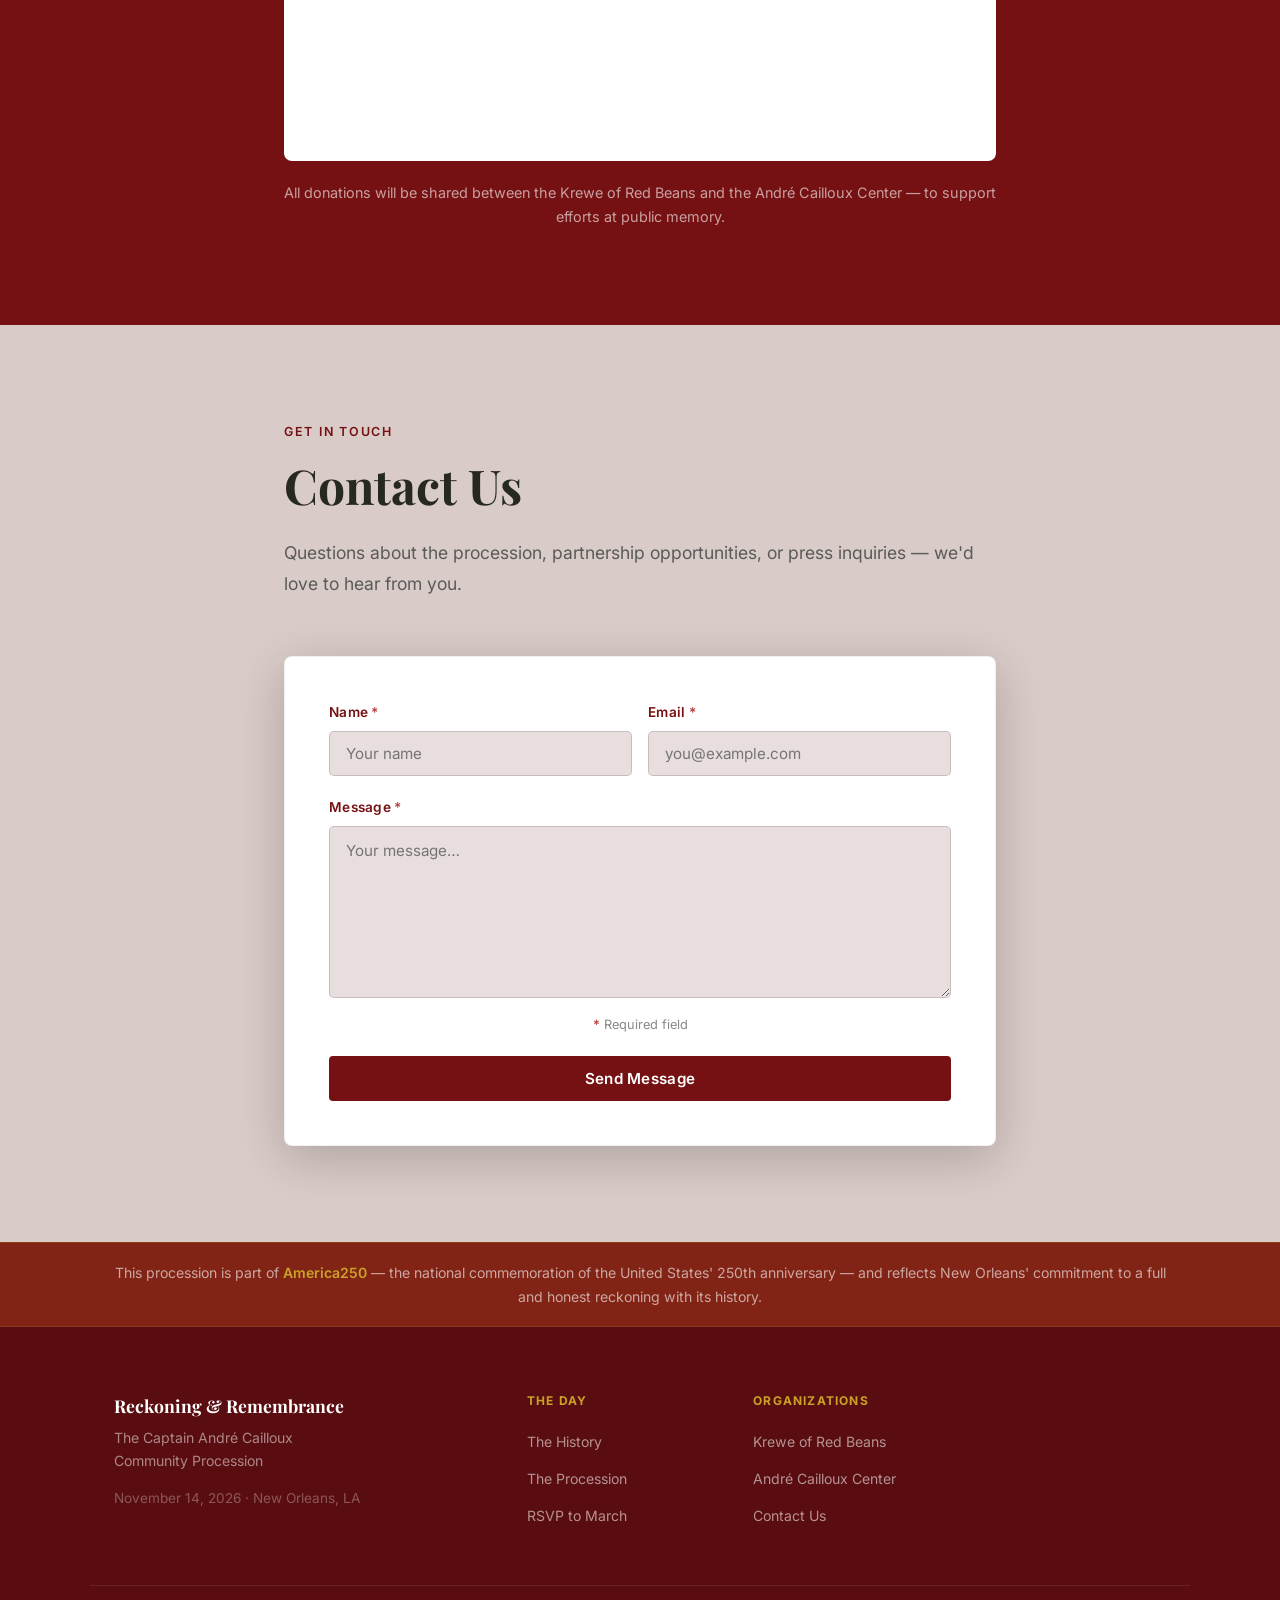
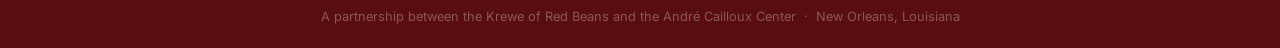
==== commit 50538137: "Add 'The Mural' section with teaser video and Call to Artists button" ====
--- a/index.html
+++ b/index.html
@@ -225,6 +225,31 @@
     </div>
   </section>
 
+  <!-- THE MURAL -->
+  <section class="section section--parchment" id="mural">
+    <div class="container">
+      <div class="section-ornament">
+        <img src="images/ornament-horizontal.png" alt="" aria-hidden="true" />
+      </div>
+      <p class="section-eyebrow eyebrow--navy">Public Art in the Making</p>
+      <h2 class="section-title">The Mural</h2>
+      <div class="mural-grid">
+        <div class="mural-text">
+          <p>As part of Reckoning &amp; Remembrance, we are commissioning a permanent mural honoring Captain André Cailloux and the 1,800 free men of color who mustered into the Louisiana Native Guards — a lasting public tribute on the ground where their story began.</p>
+          <p>We are inviting artists to help bring this vision to life. Watch the teaser, then answer the call.</p>
+          <a href="https://www.artsneworleans.org/opportunity/reckoning-and-remembrance/" target="_blank" rel="noopener" class="btn btn-navy btn--large">Call to Artists</a>
+        </div>
+        <div class="mural-media">
+          <video class="mural-video" controls preload="metadata" playsinline>
+            <source src="video/reckoning-remembrance-teaser.mp4" type="video/mp4" />
+            Your browser doesn't support embedded video.
+            <a href="video/reckoning-remembrance-teaser.mp4">Watch the teaser</a>.
+          </video>
+        </div>
+      </div>
+    </div>
+  </section>
+
   <!-- ANDRÉ CAILLOUX CENTER SPOTLIGHT -->
   <section class="section section--center-spotlight" id="cailloux-center">
     <div class="container">
@@ -458,7 +483,7 @@
         <h4>Organizations</h4>
         <ul>
           <li><a href="https://kreweofredbeans.org" target="_blank" rel="noopener">Krewe of Red Beans</a></li>
-          <li><a href="https://andrecaillouxcenter.org" target="_blank" rel="noopener">André Cailloux Center</a></li>
+          <li><a href="https://www.accneworleans.com" target="_blank" rel="noopener">André Cailloux Center</a></li>
           <li><a href="mailto:beans@kreweofredbeans.org">Contact Us</a></li>
         </ul>
       </div>
--- a/style.css
+++ b/style.css
@@ -1532,3 +1532,14 @@
   .cookie-consent { flex-direction: column; align-items: stretch; text-align: left; }
   .cookie-consent__actions { justify-content: flex-end; }
 }
+
+/* ═══════════════════════════════════════════════════════════
+   The Mural section — copy + teaser video side by side
+   ═══════════════════════════════════════════════════════════ */
+.mural-grid { display: grid; grid-template-columns: 1fr 1fr; gap: 44px; align-items: center; margin-top: 28px; }
+.mural-text p { margin: 0 0 16px; line-height: 1.75; }
+.mural-text .btn { margin-top: 10px; }
+.mural-video { width: 100%; height: auto; border-radius: 10px; box-shadow: 0 12px 40px rgba(0,0,0,0.28); display: block; background: #000; }
+@media (max-width: 820px) {
+  .mural-grid { grid-template-columns: 1fr; gap: 26px; }
+}
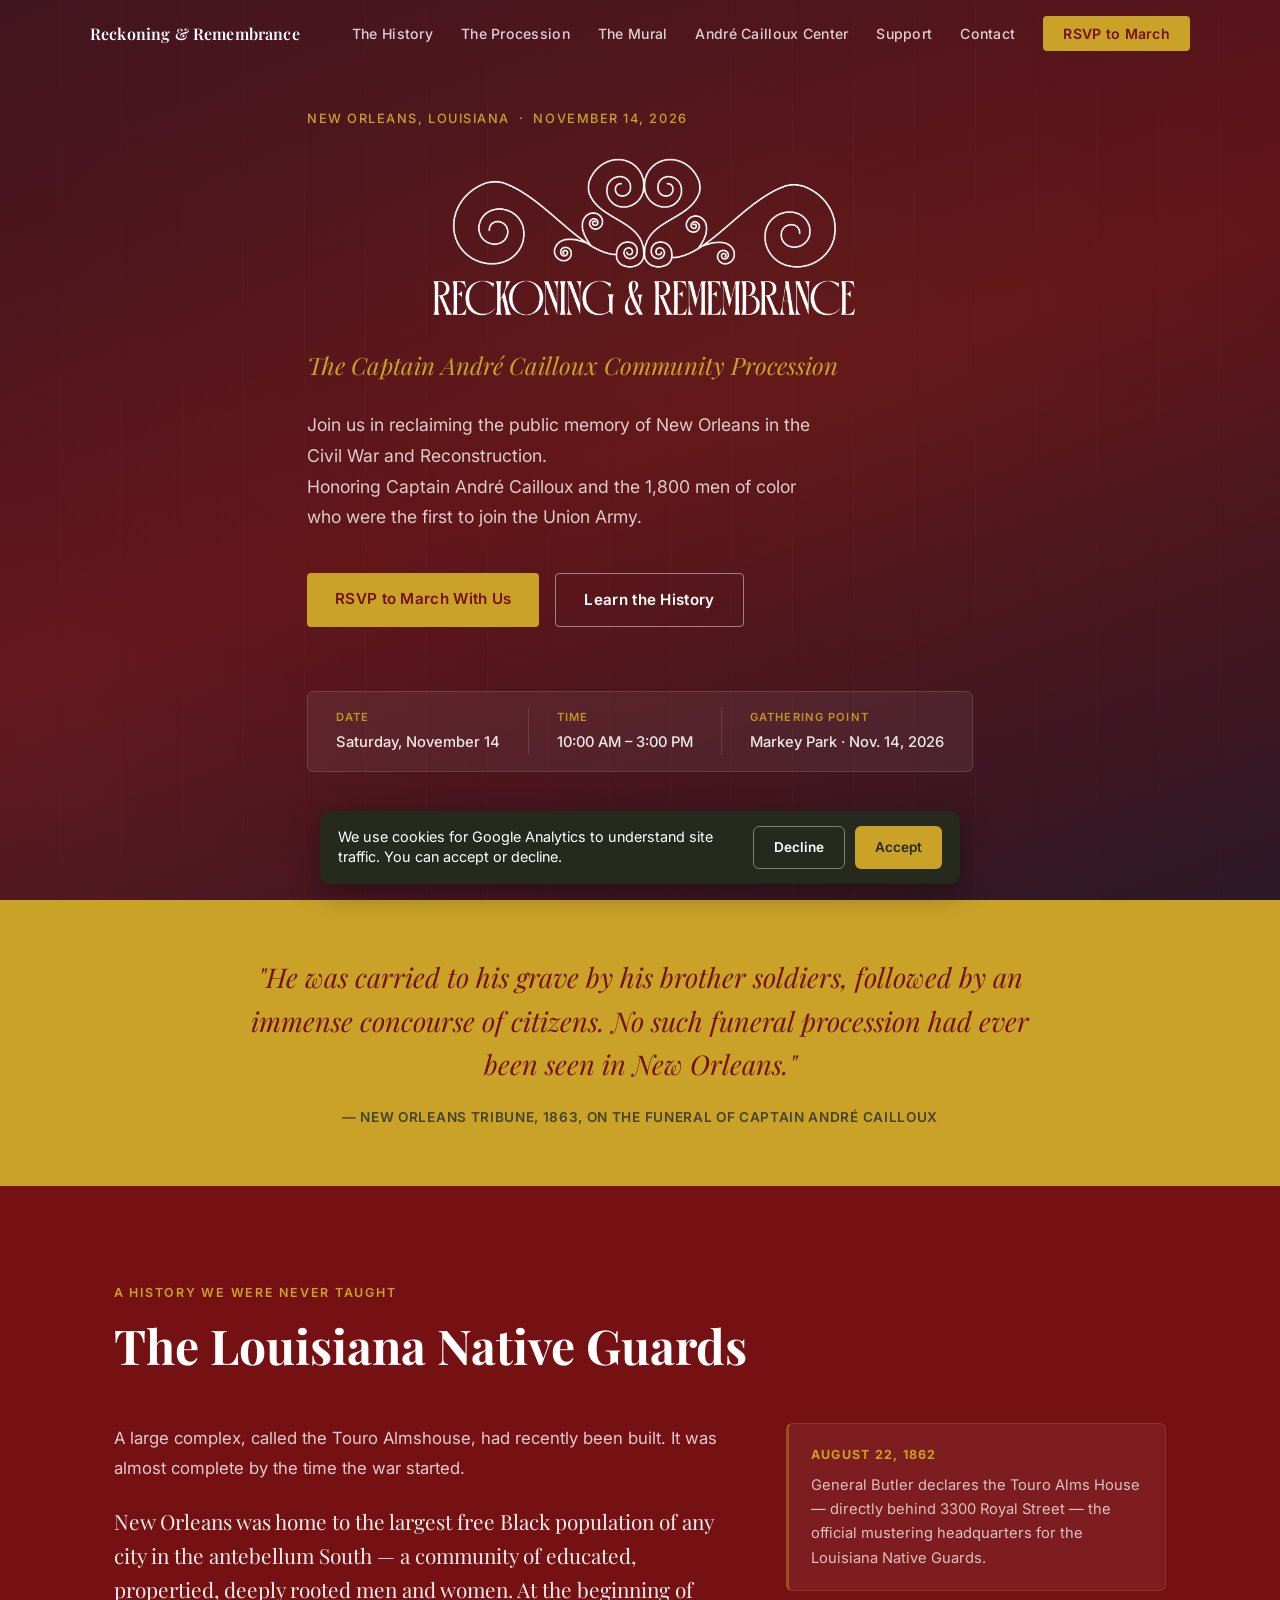
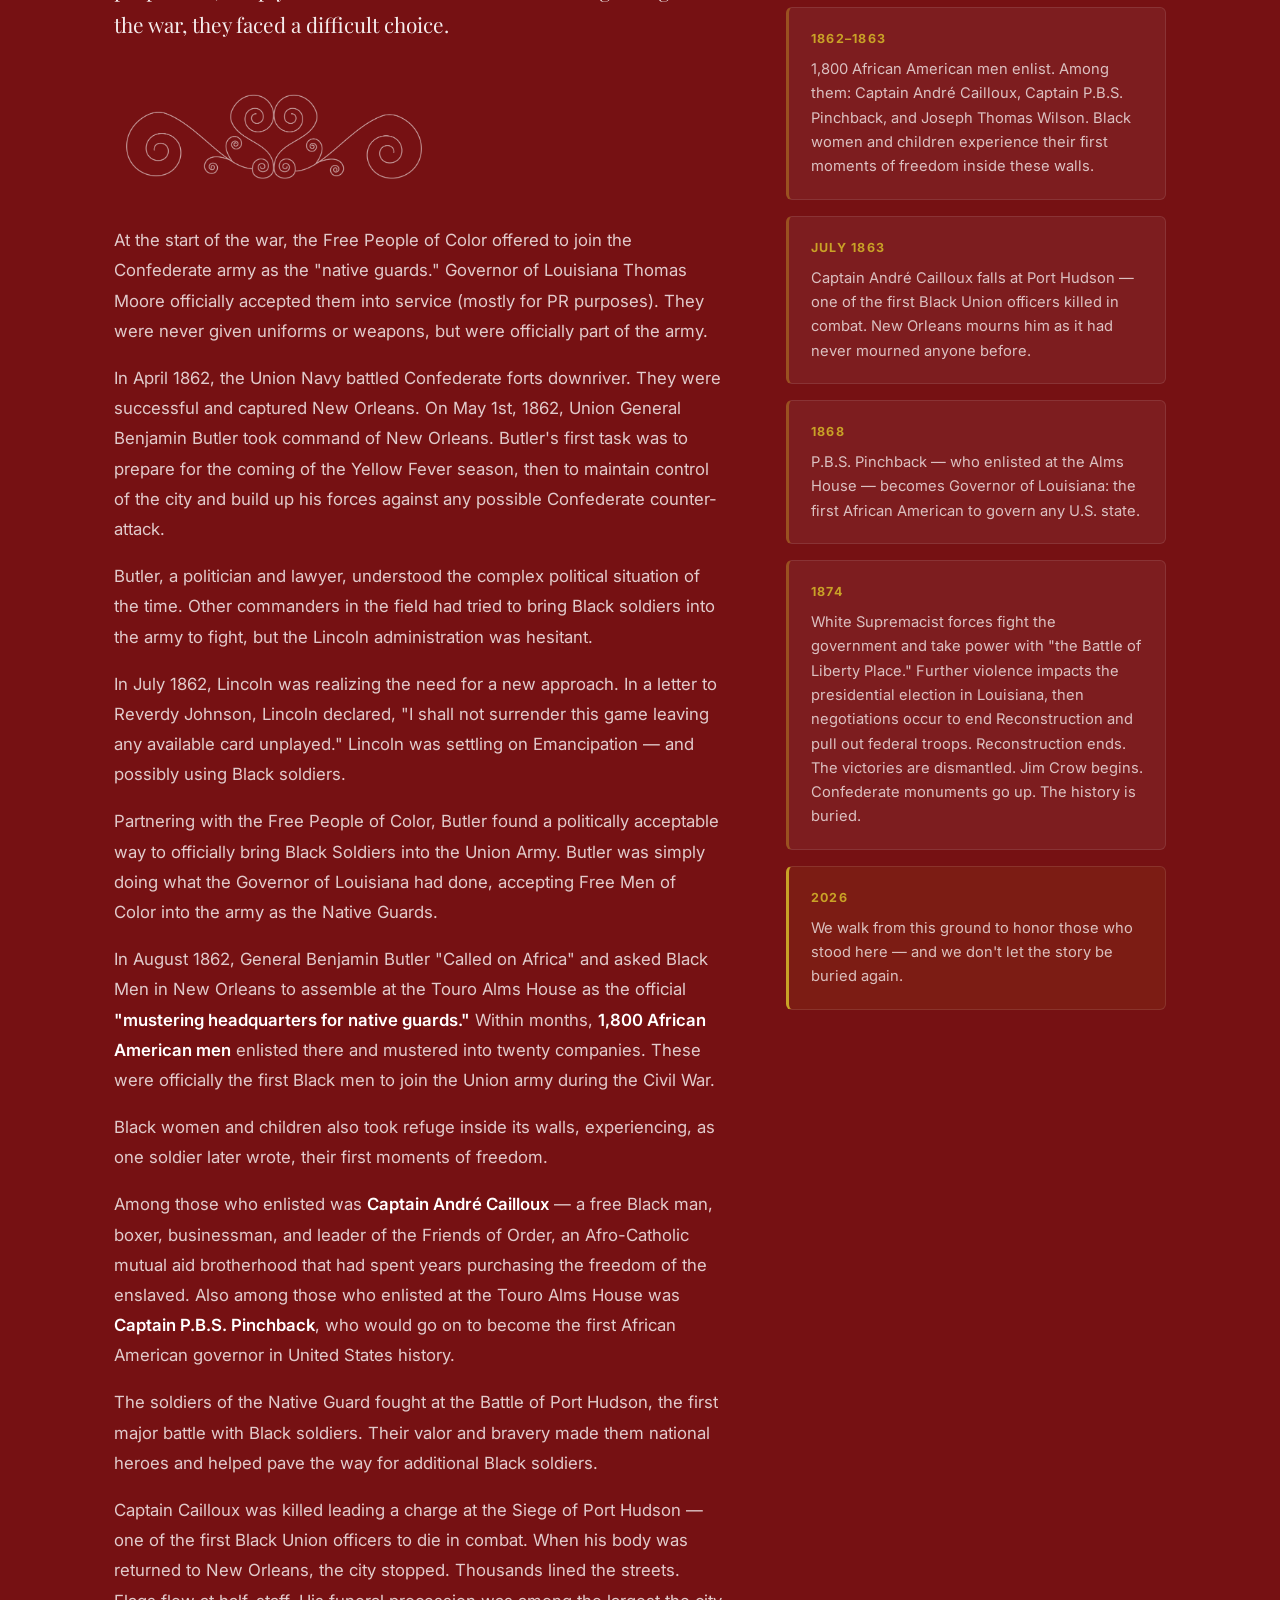
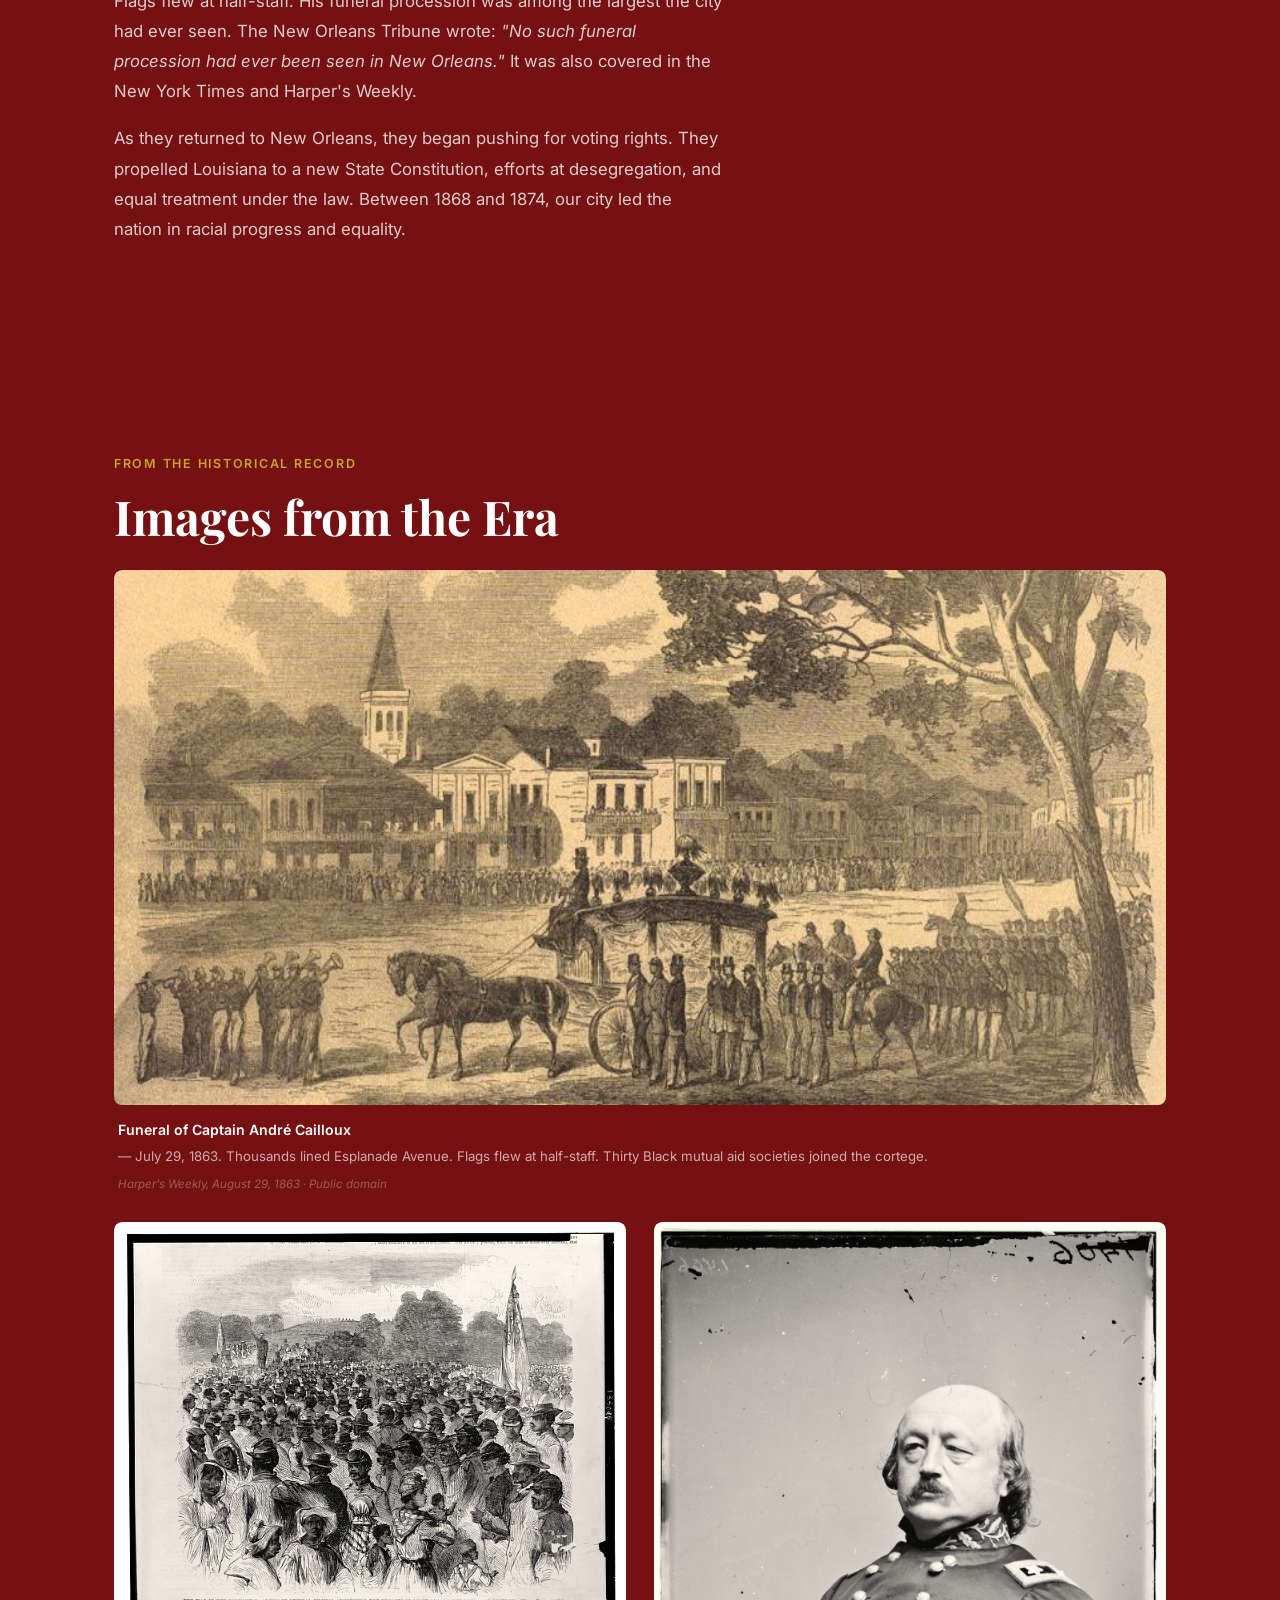
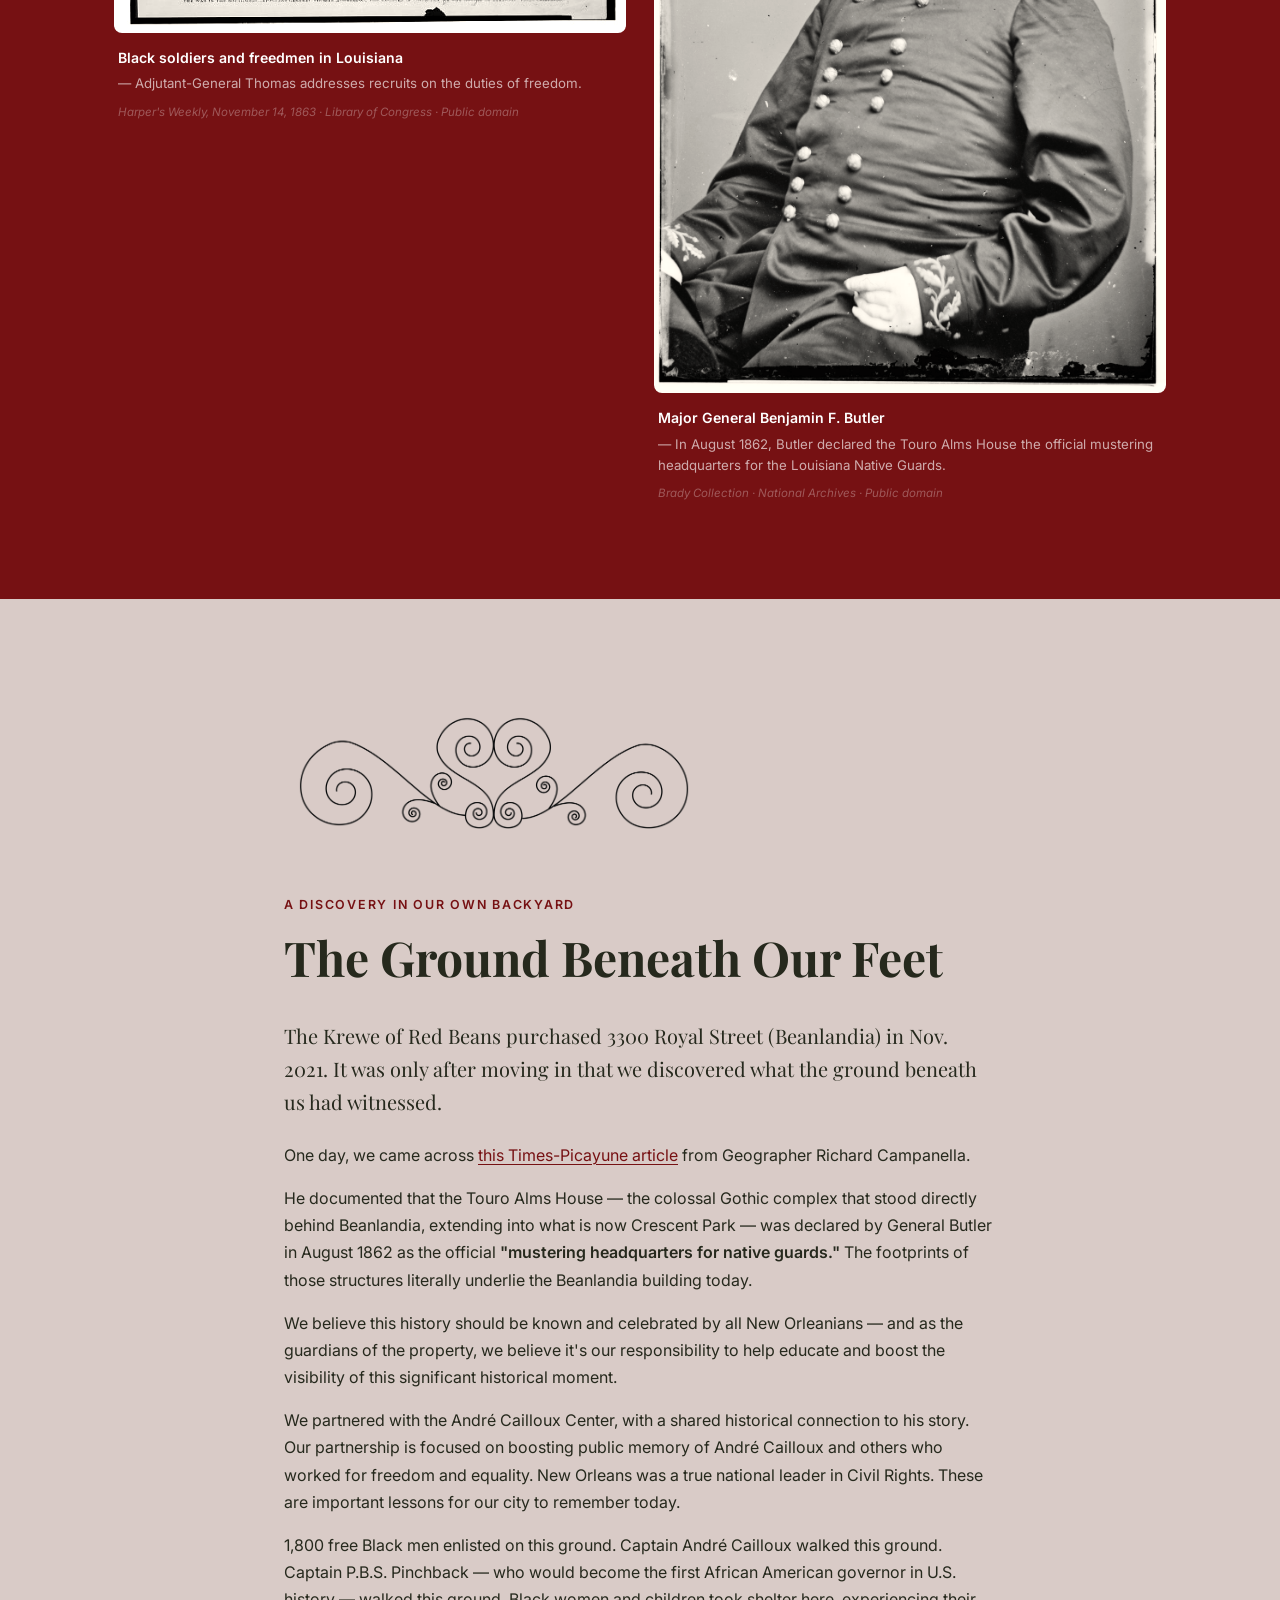
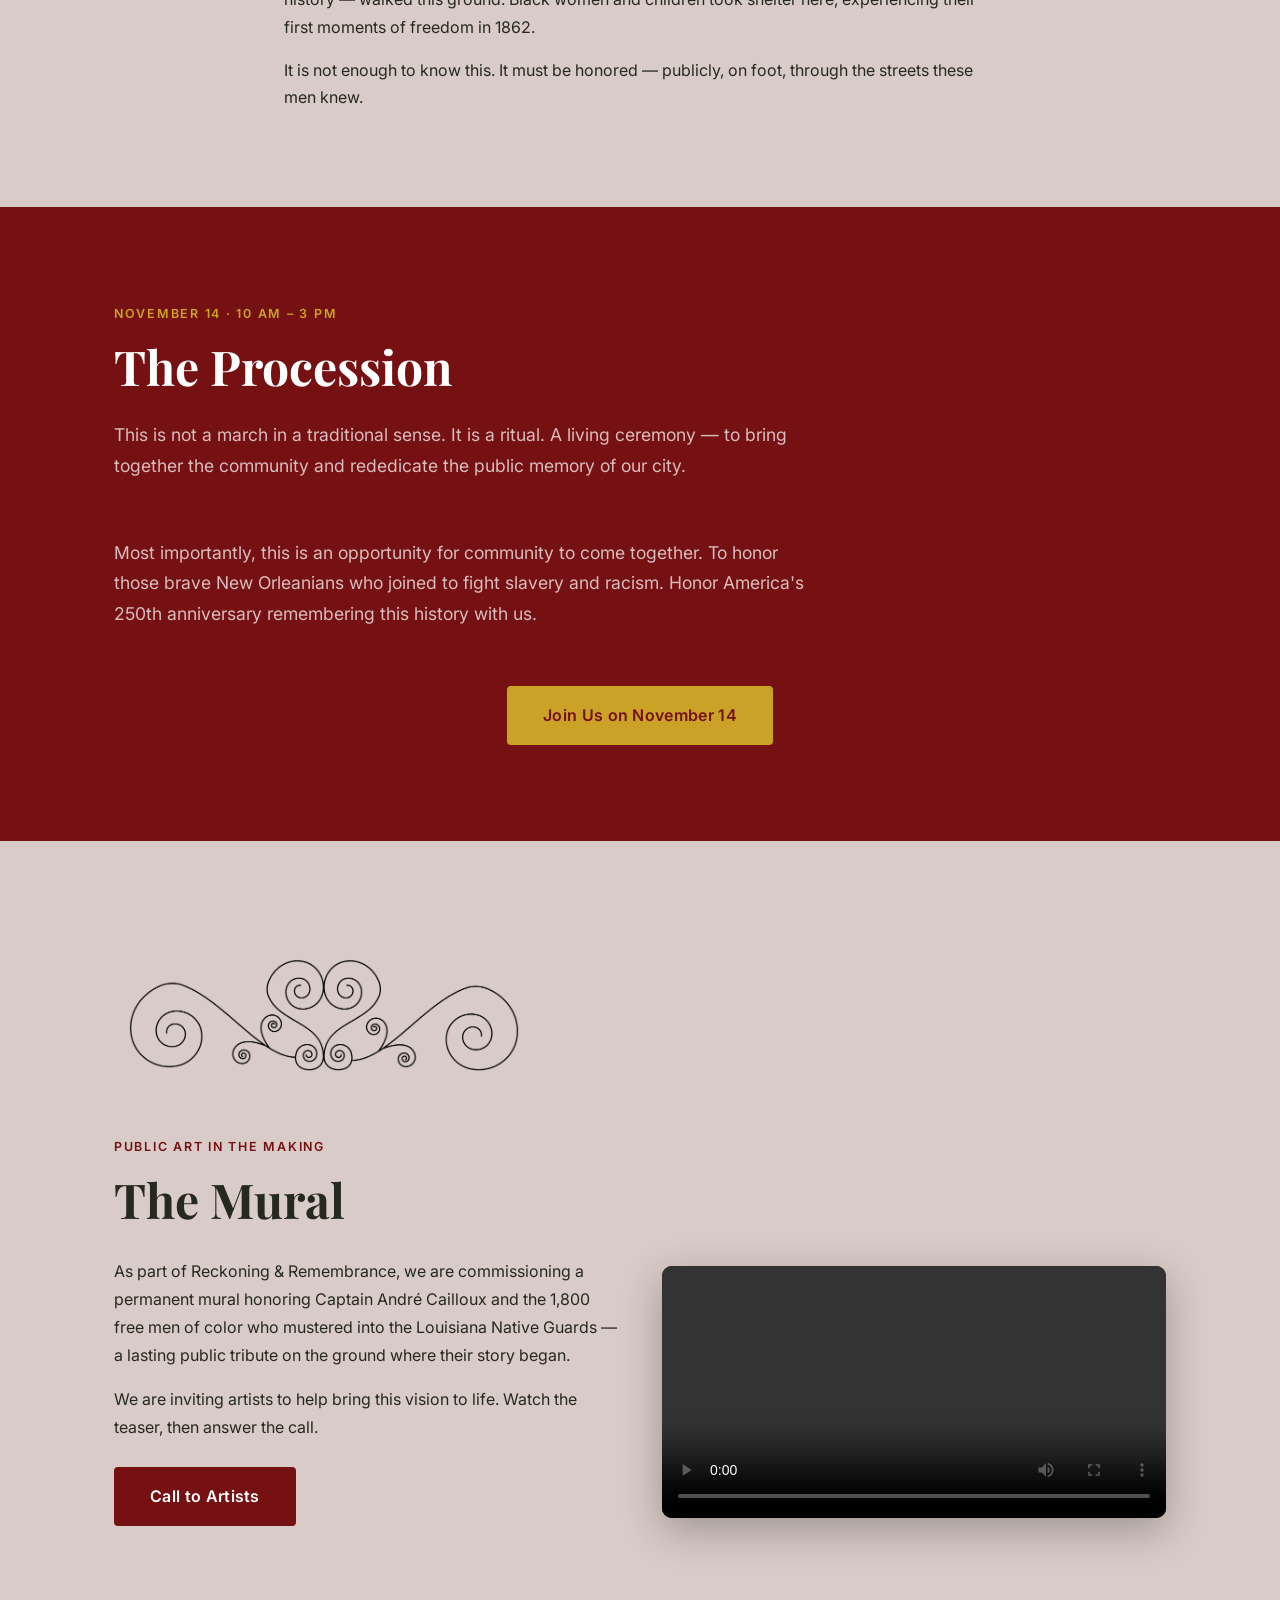
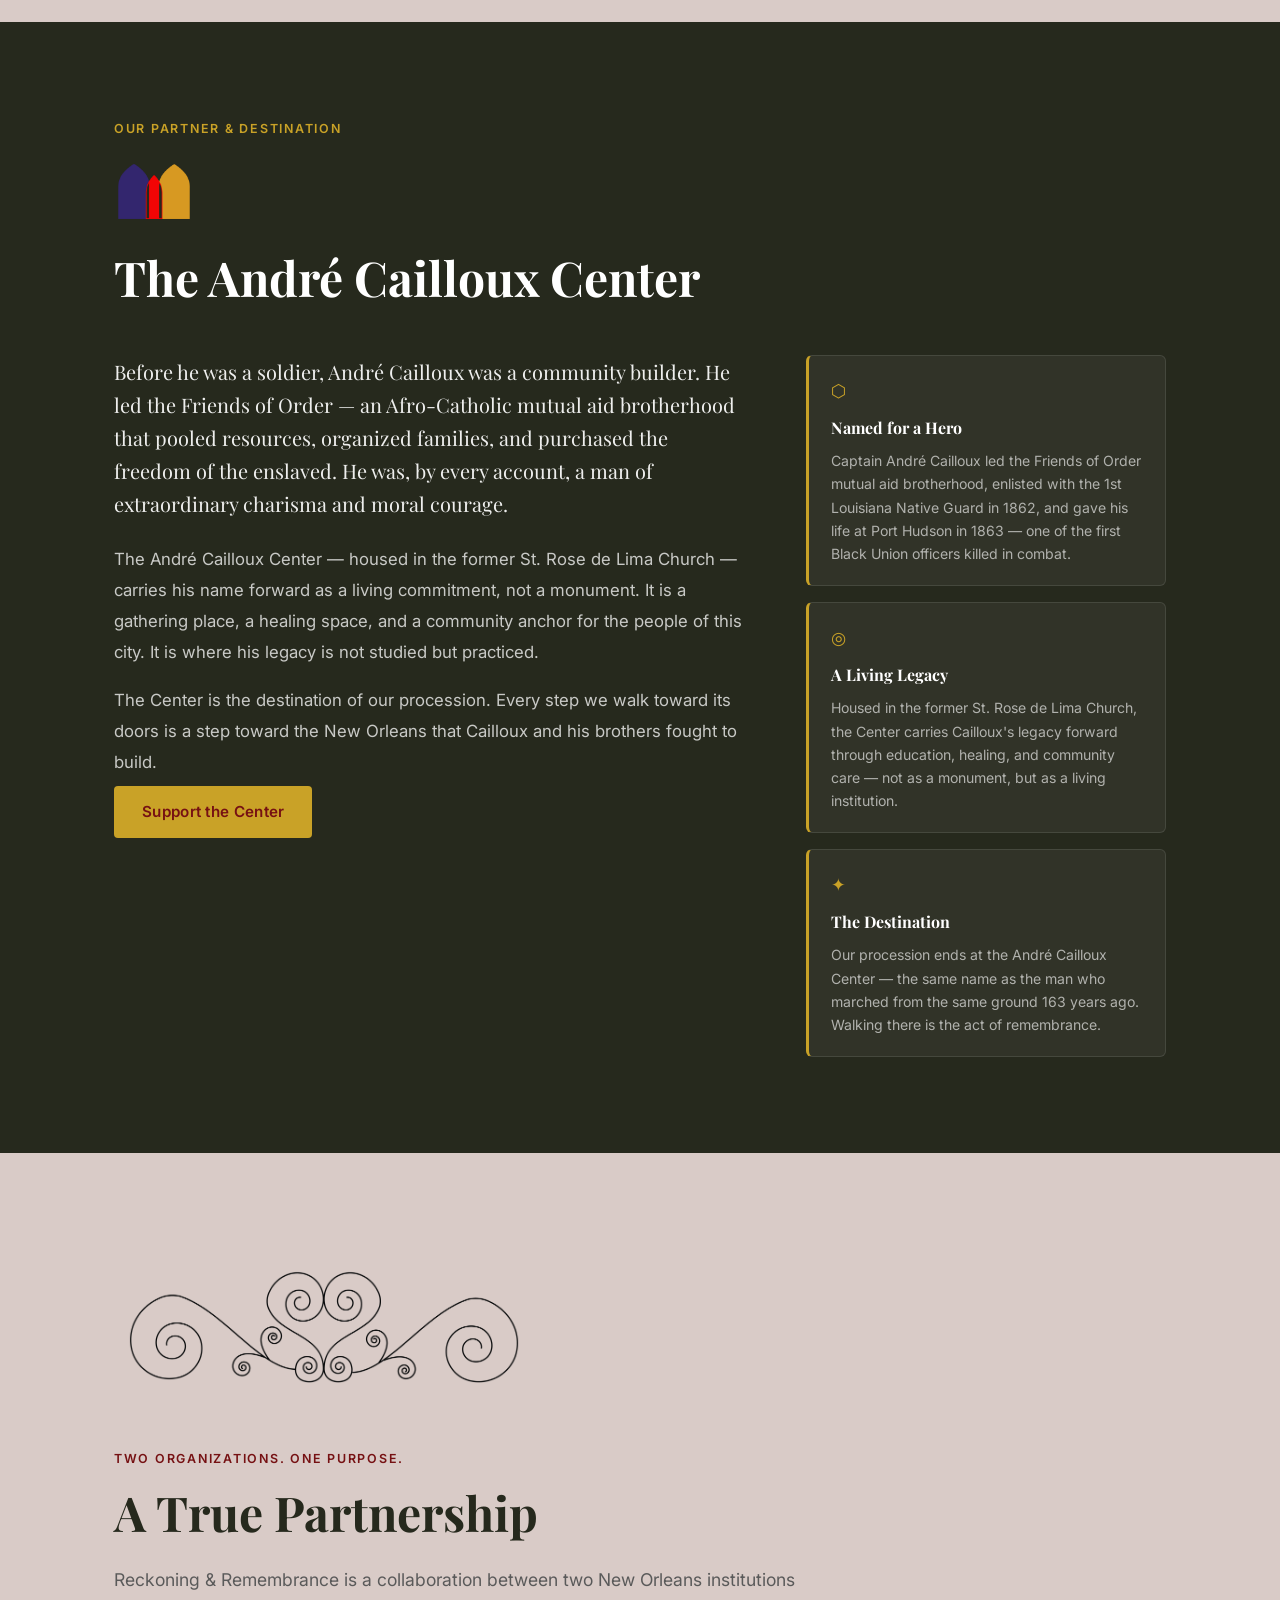
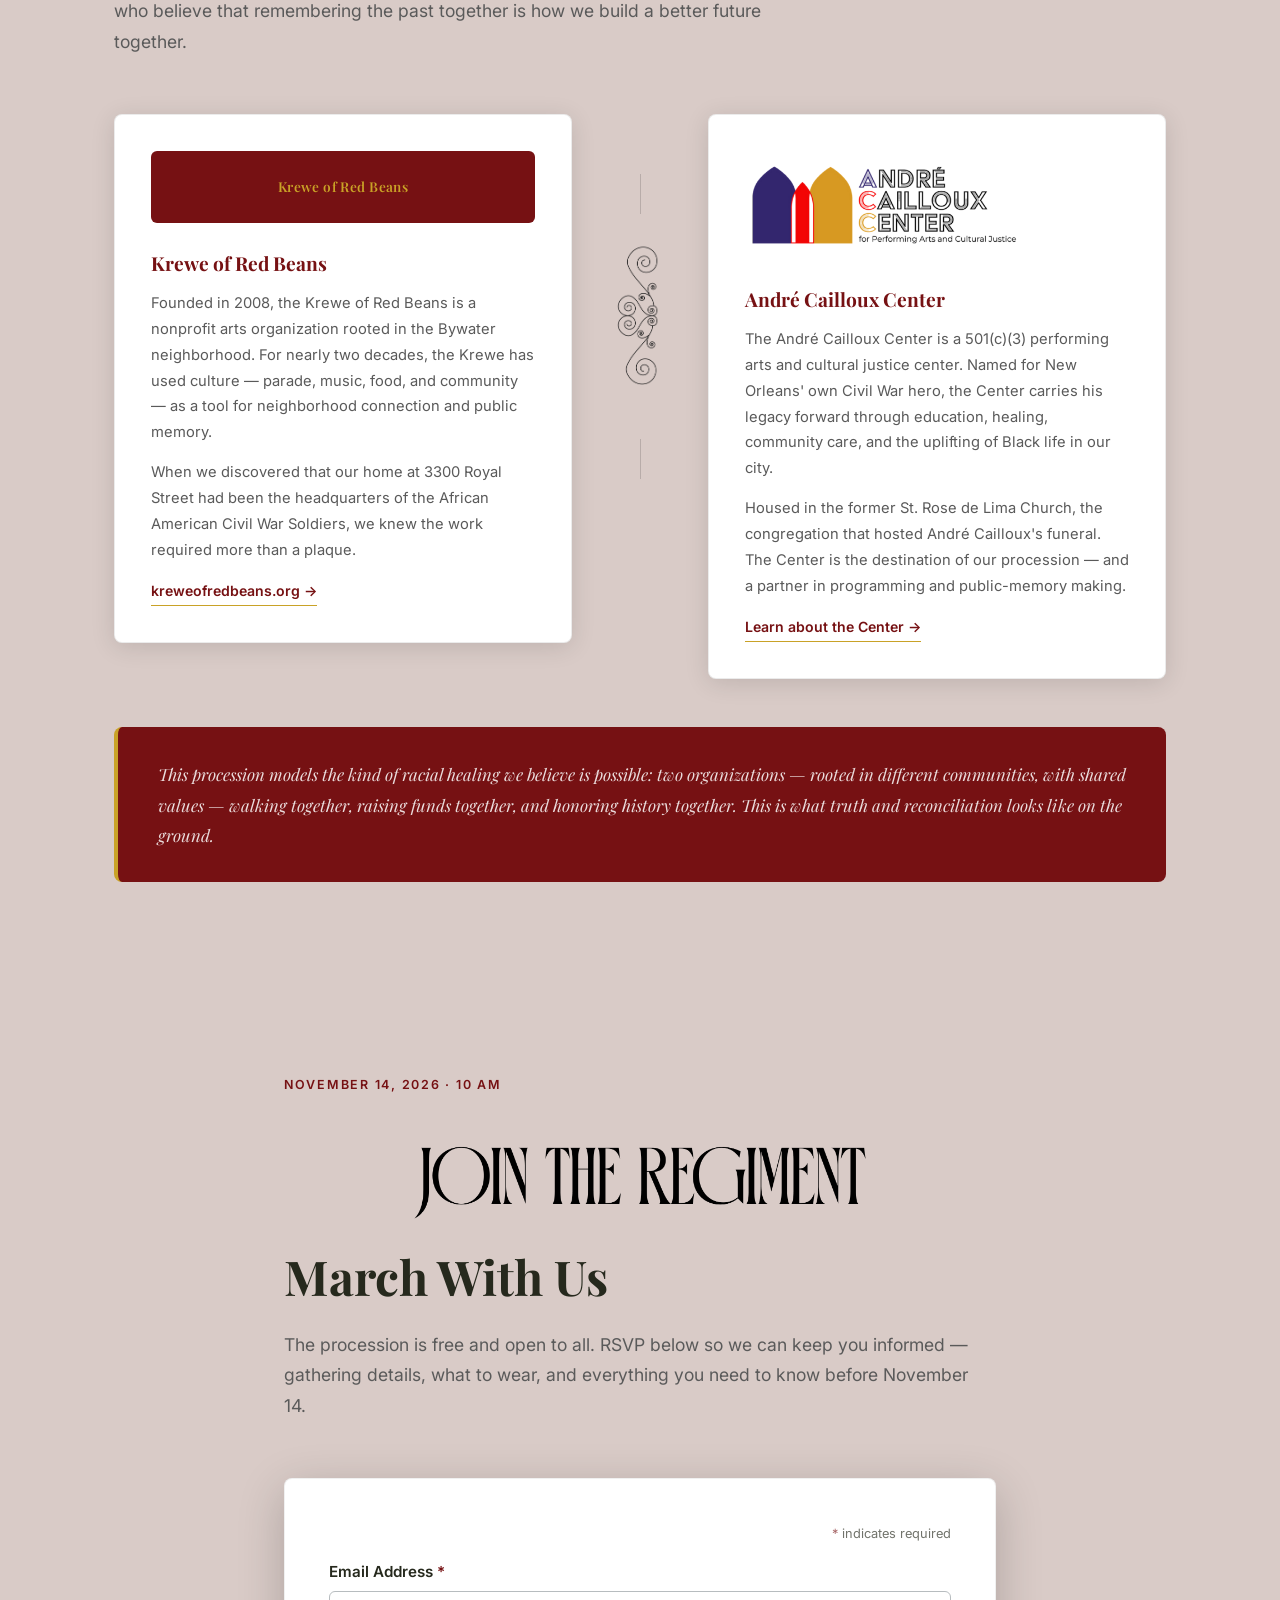
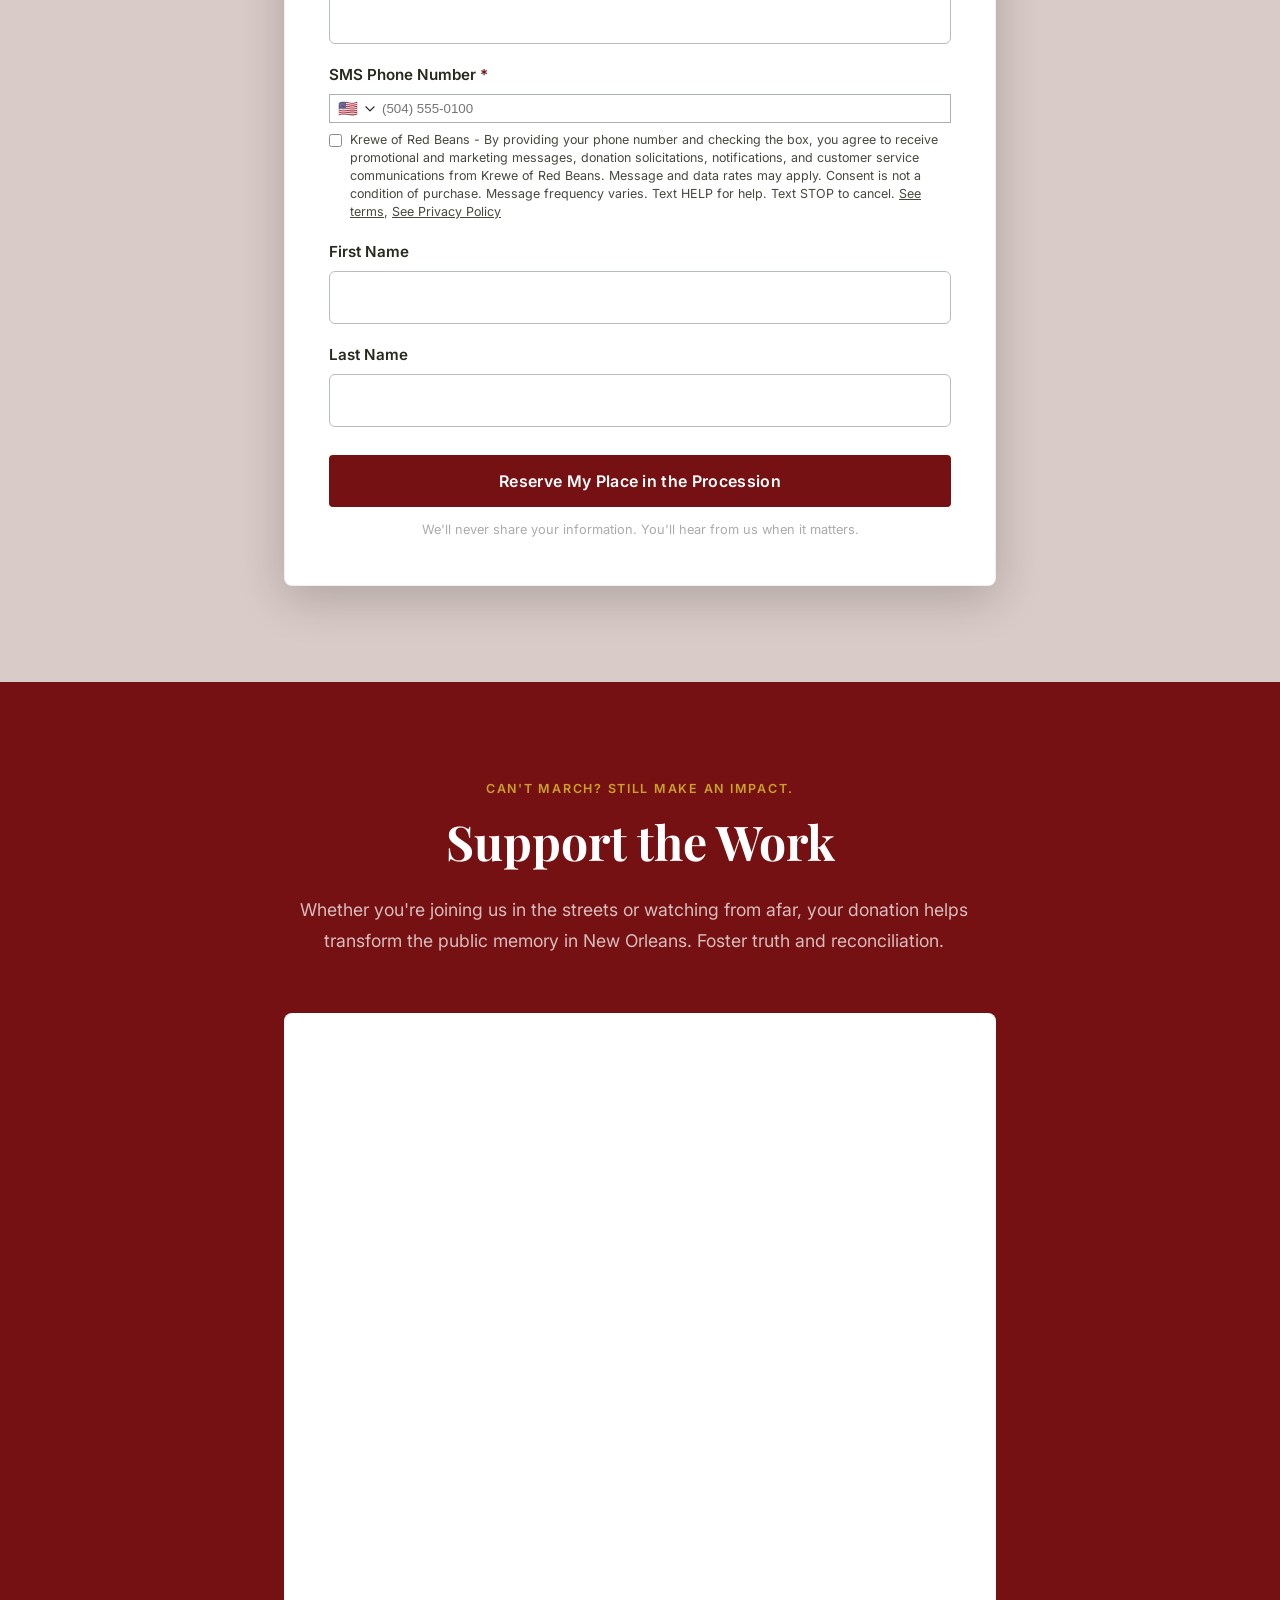
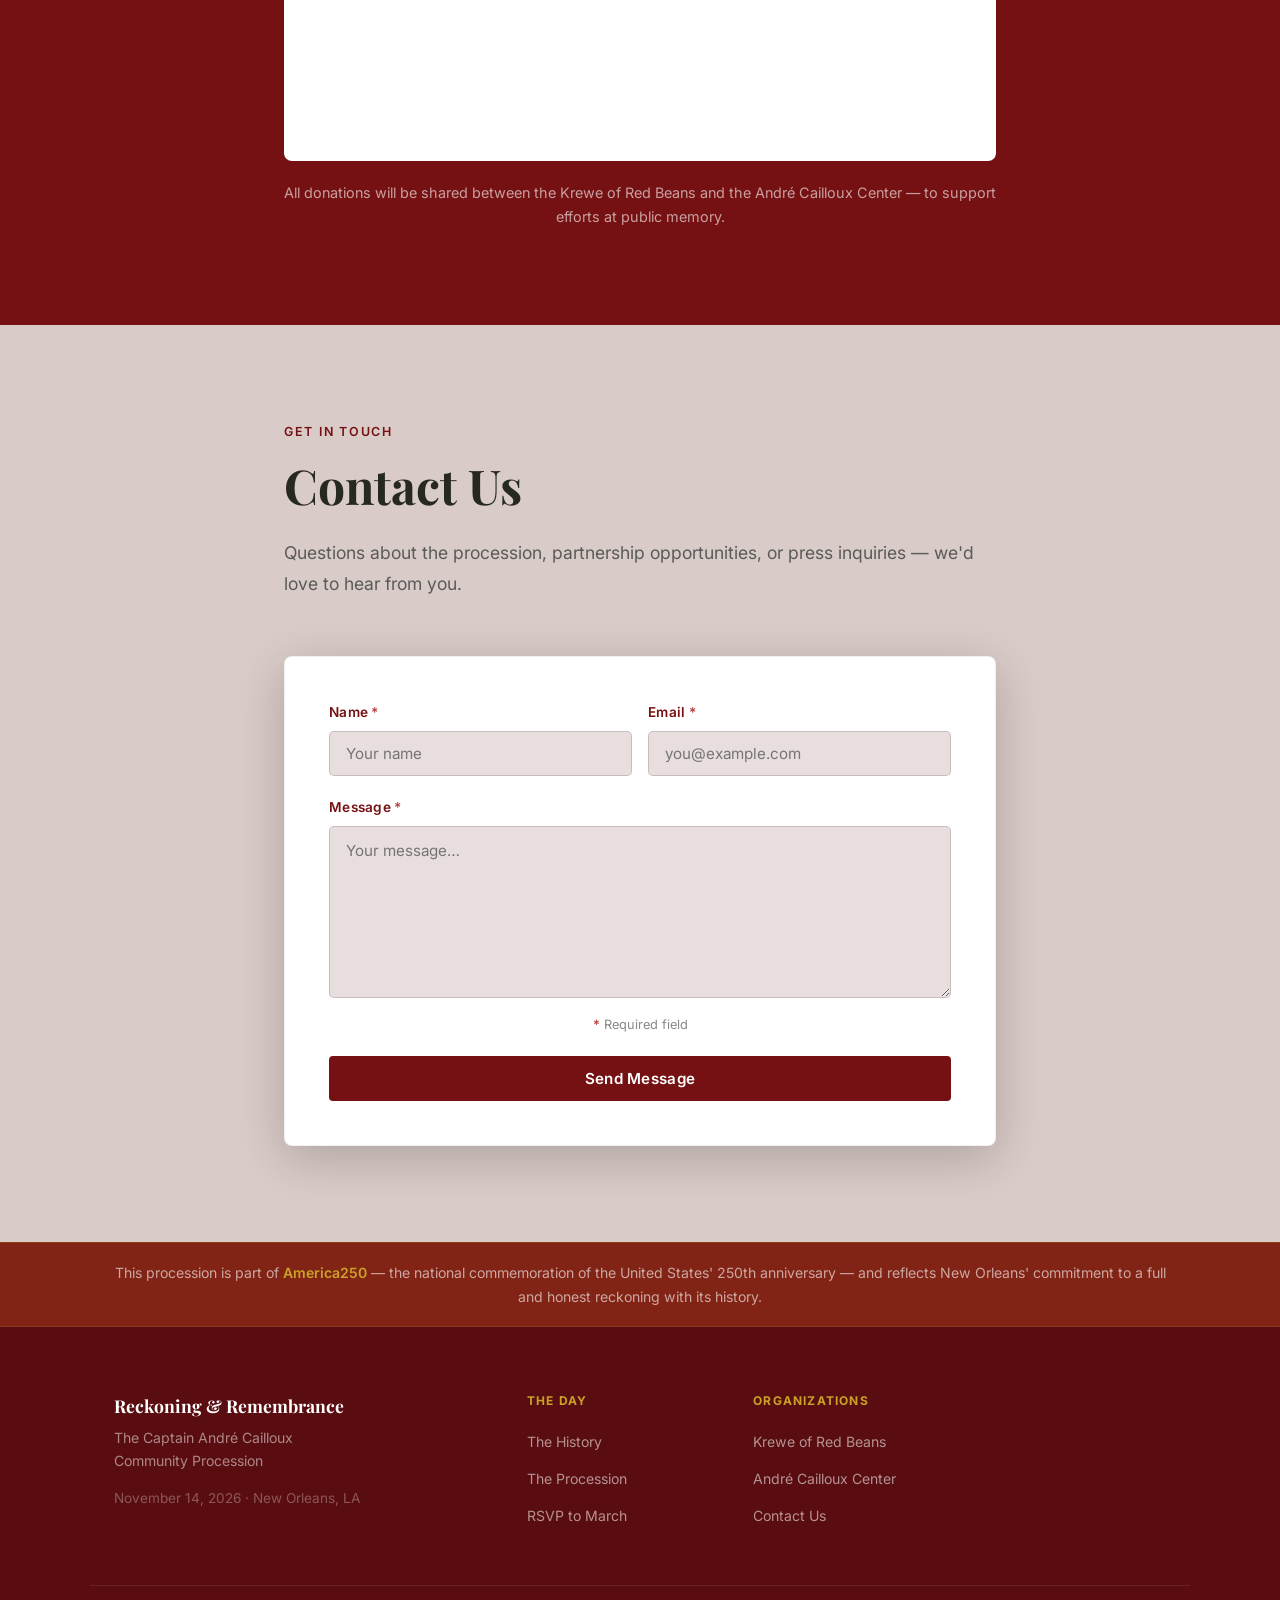
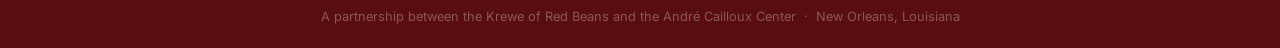
==== commit 3b0048f0: "Add 'The Mural' link to top nav" ====
--- a/index.html
+++ b/index.html
@@ -35,6 +35,7 @@
       <ul class="nav-links">
         <li><a href="#history">The History</a></li>
         <li><a href="#procession">The Procession</a></li>
+        <li><a href="#mural">The Mural</a></li>
         <li><a href="#cailloux-center">André Cailloux Center</a></li>
         <li><a href="#donate">Support</a></li>
         <li><a href="#contact">Contact</a></li>
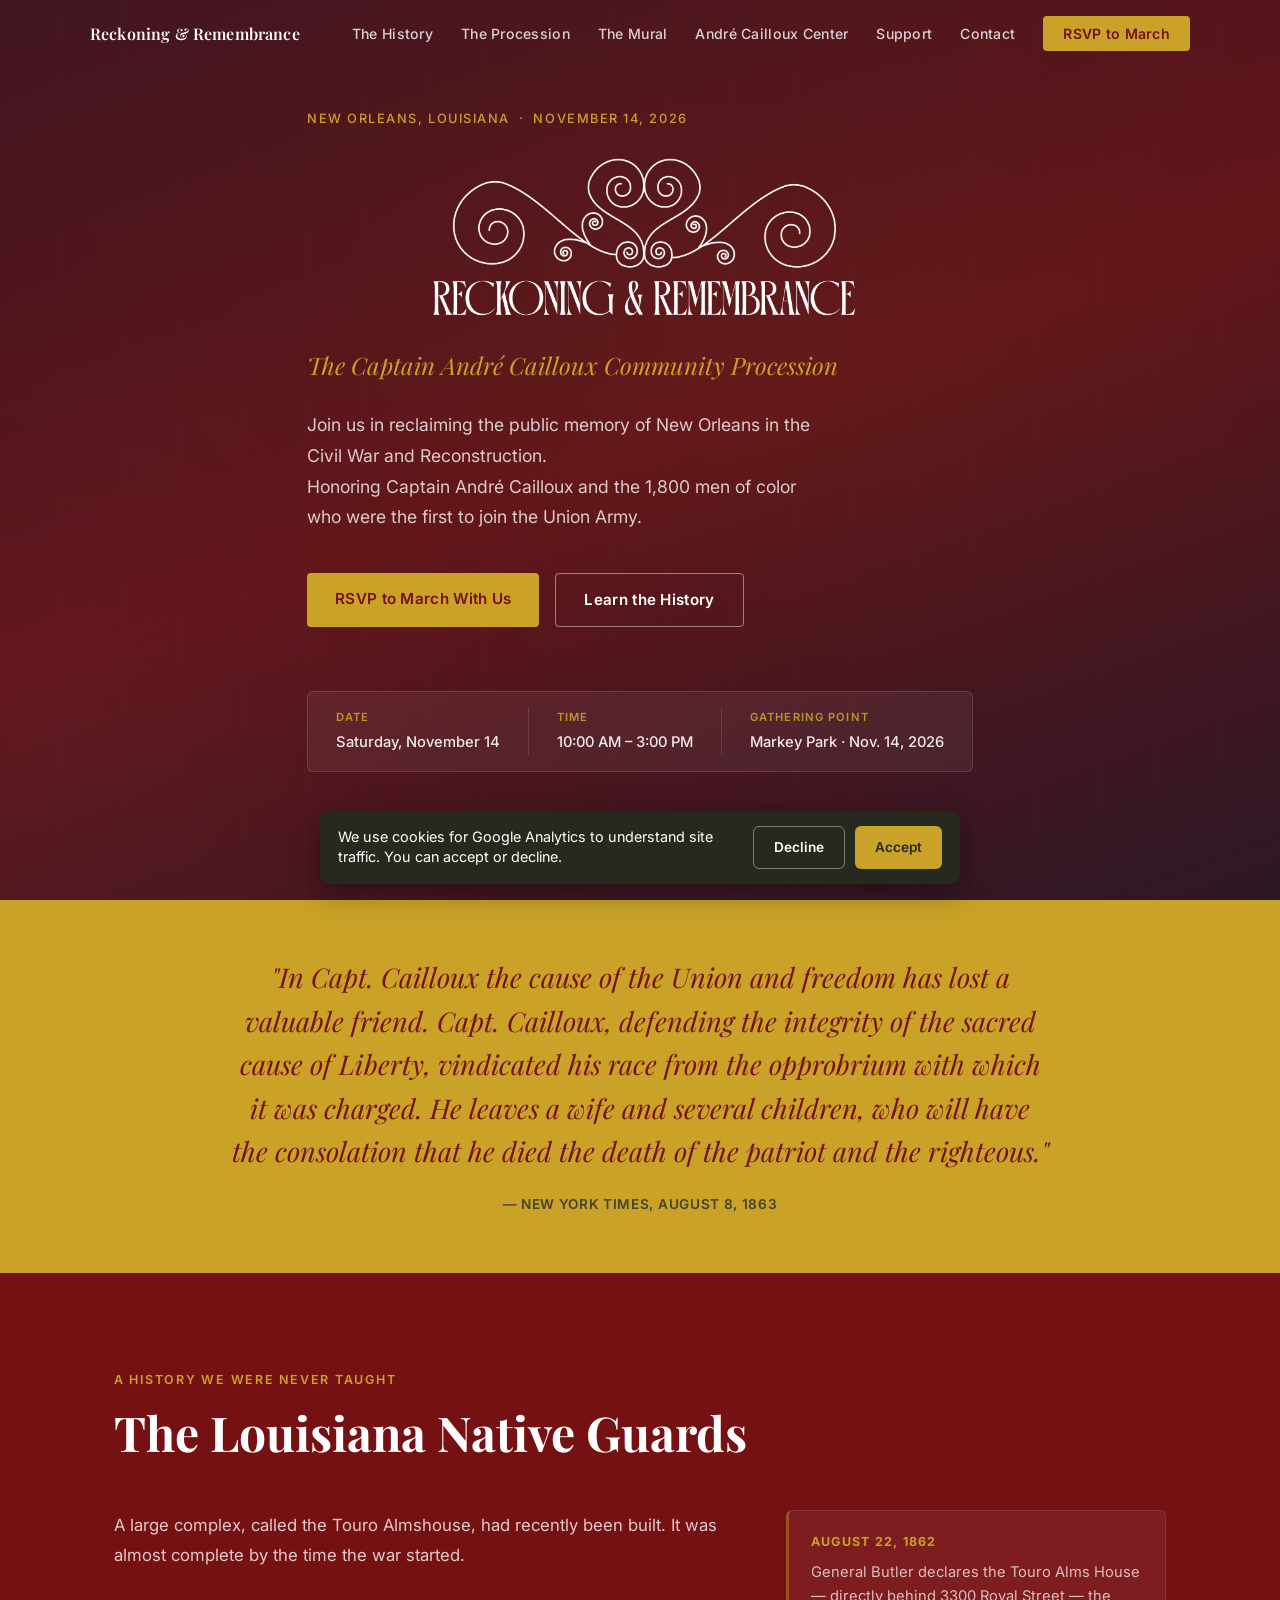
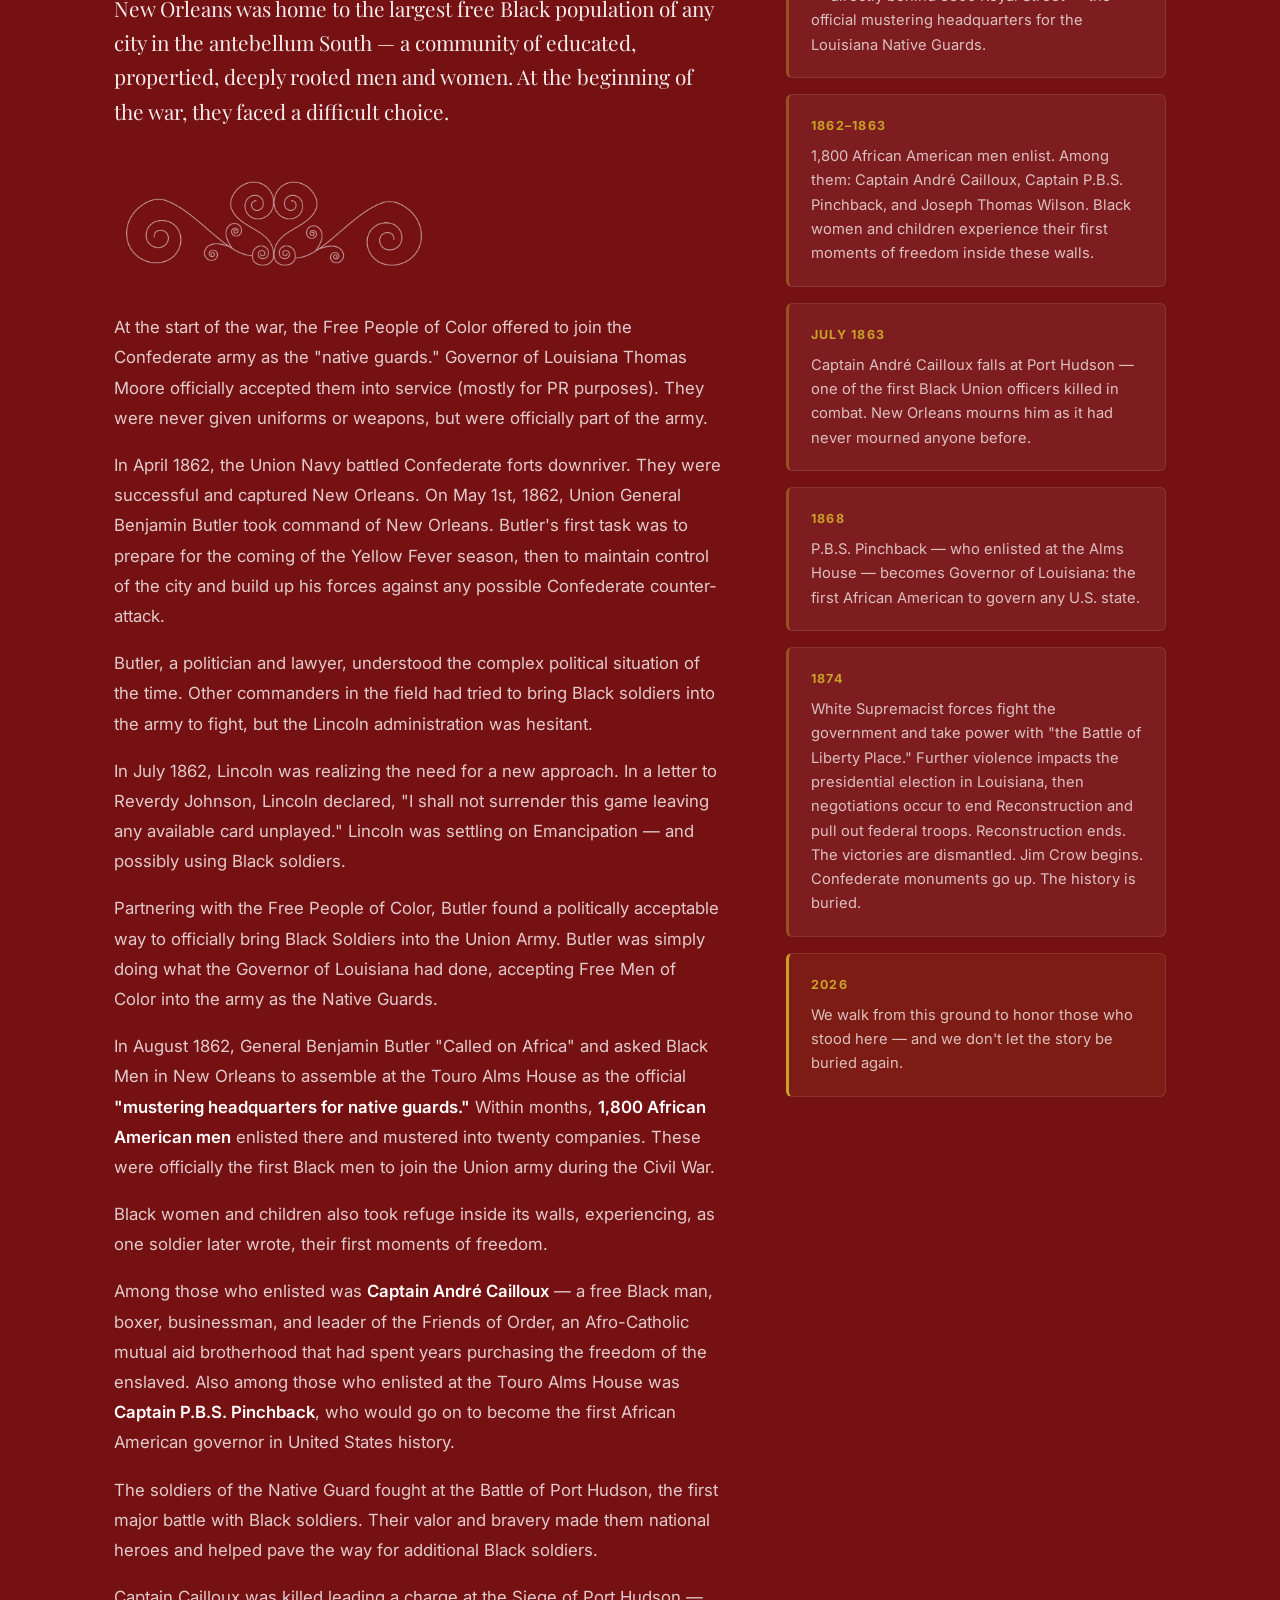
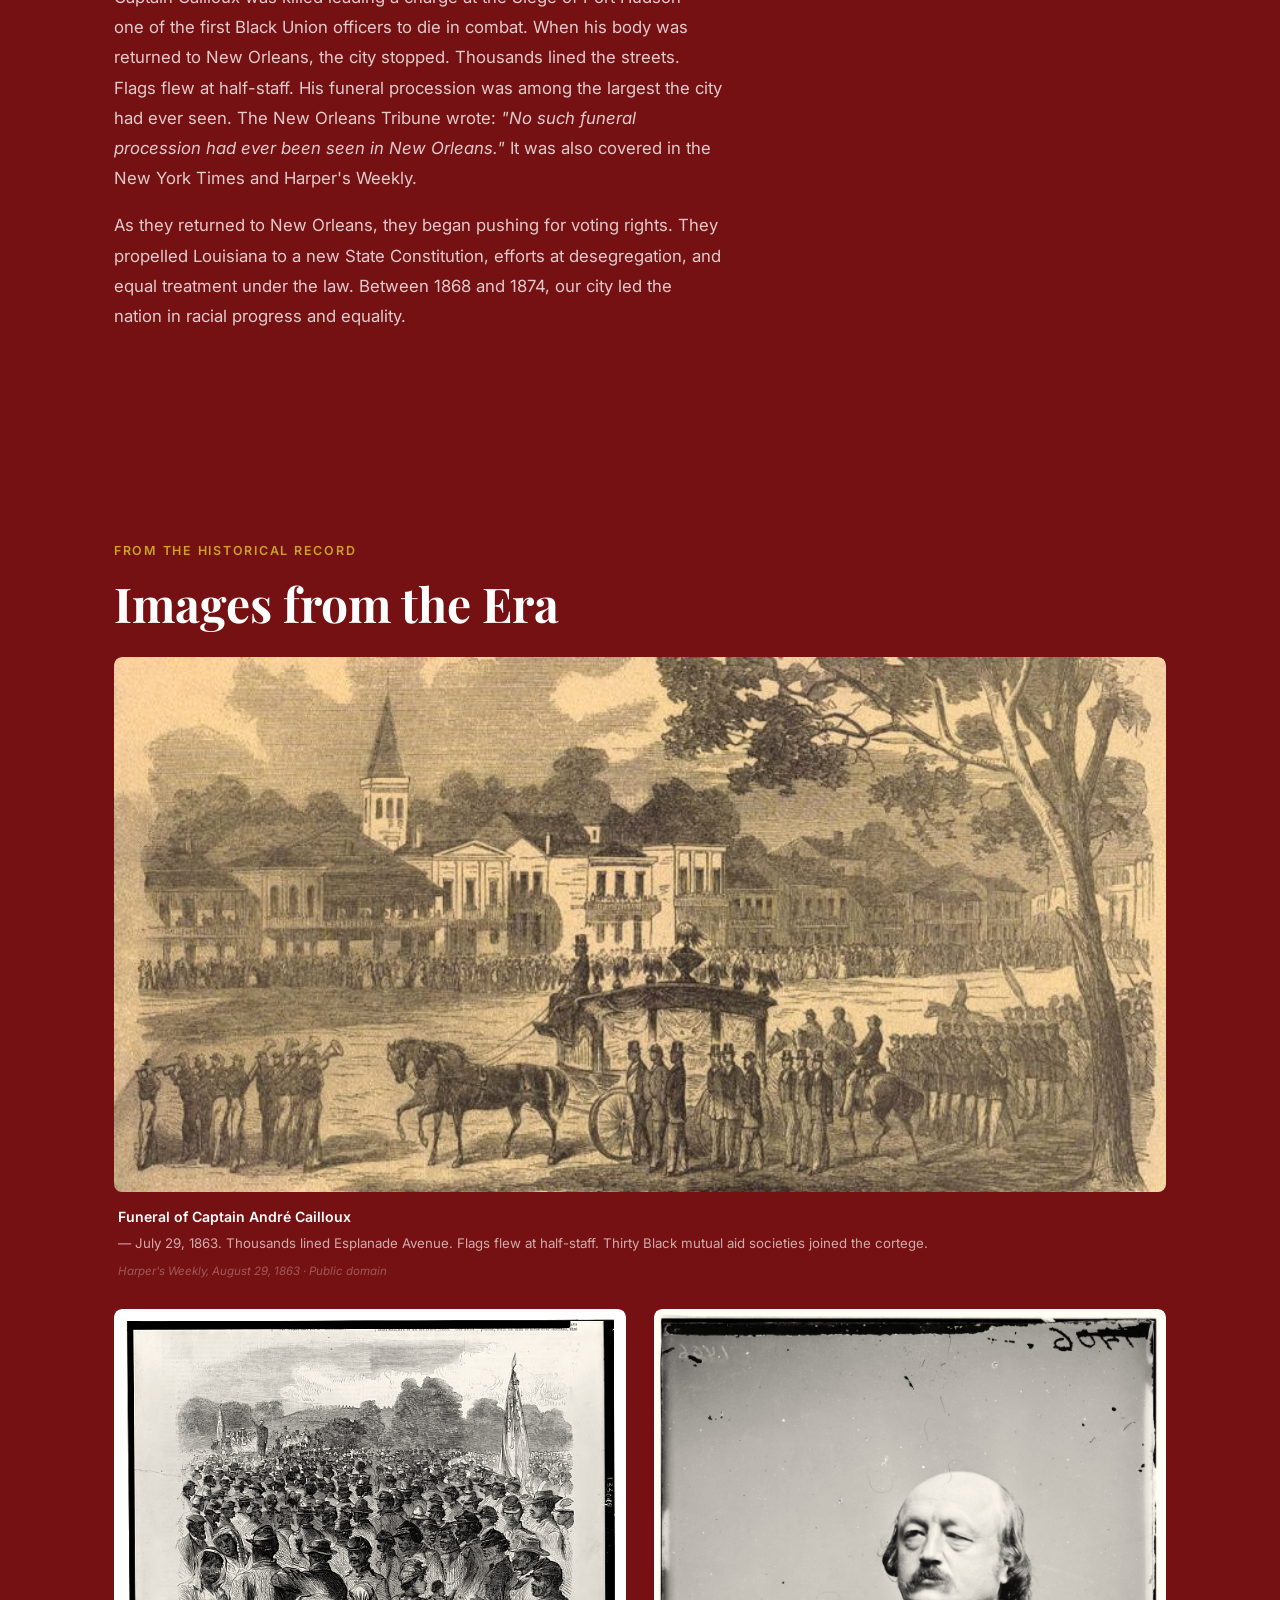
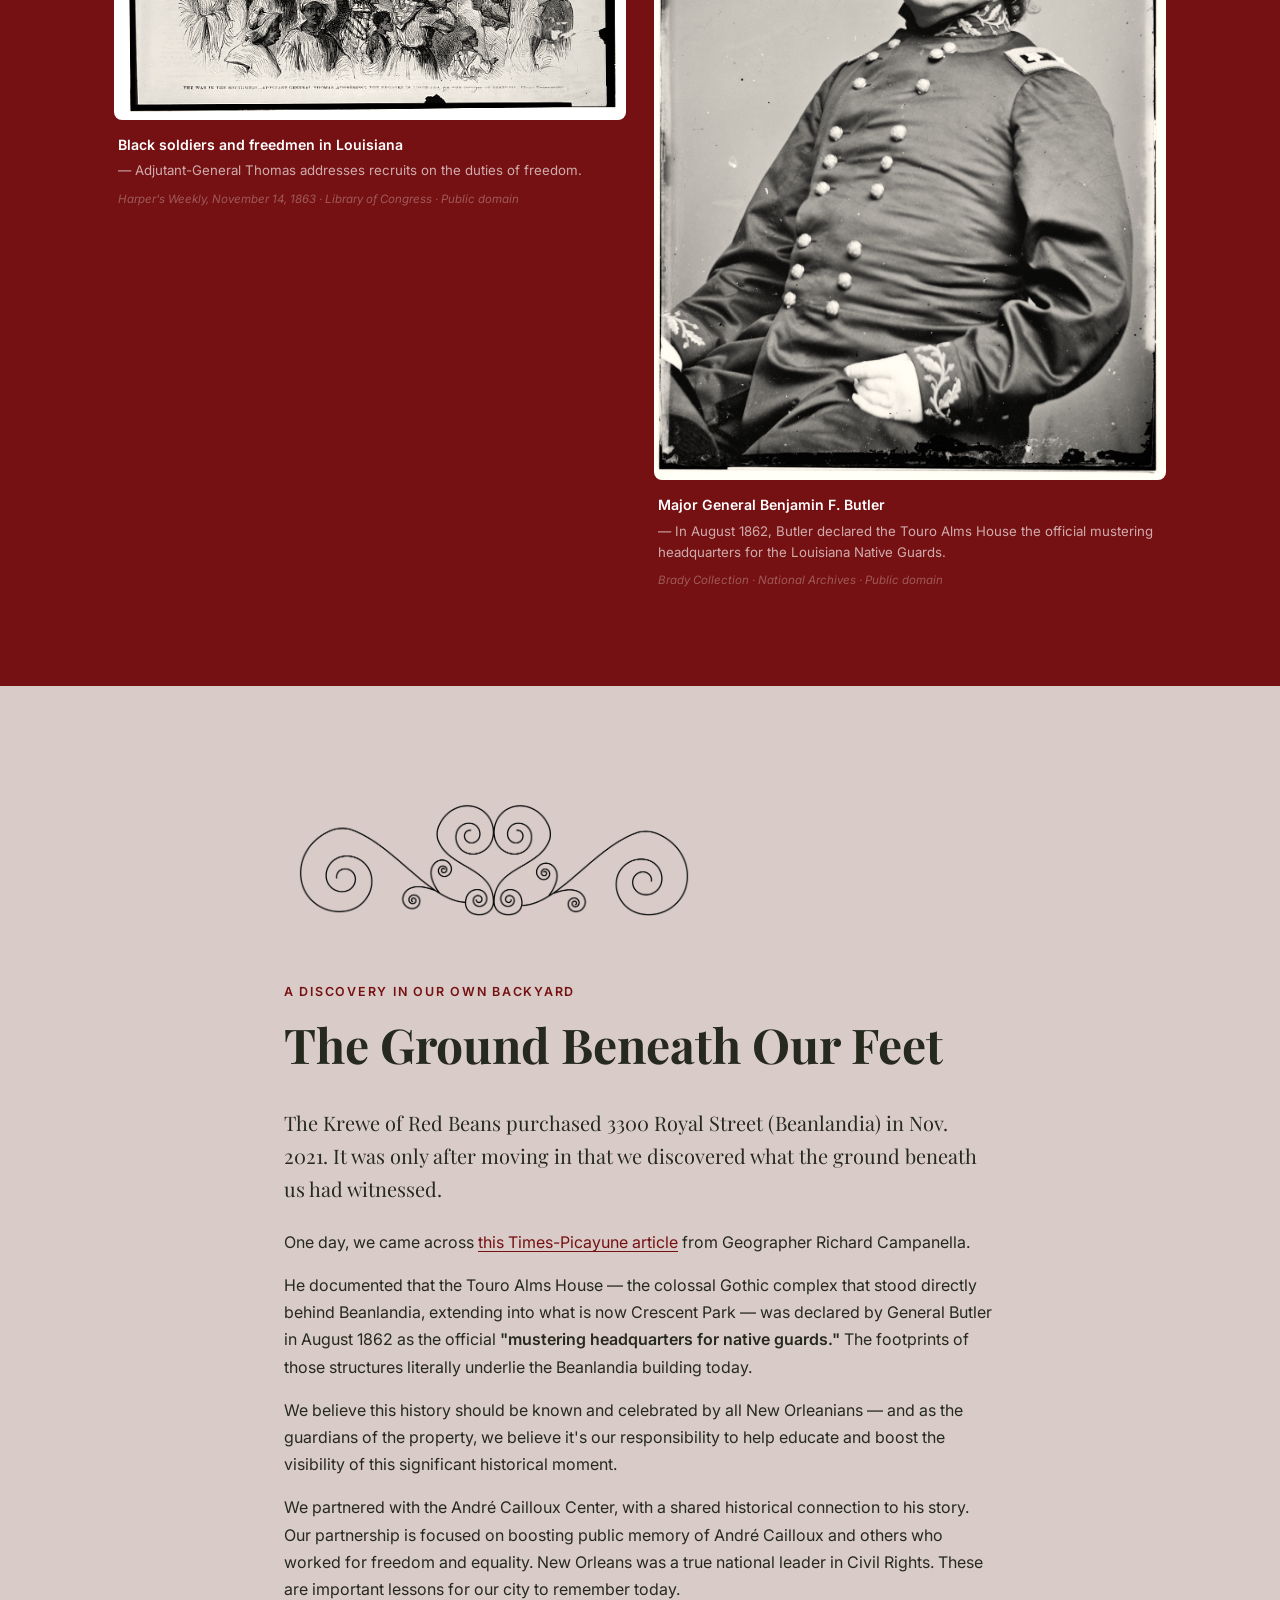
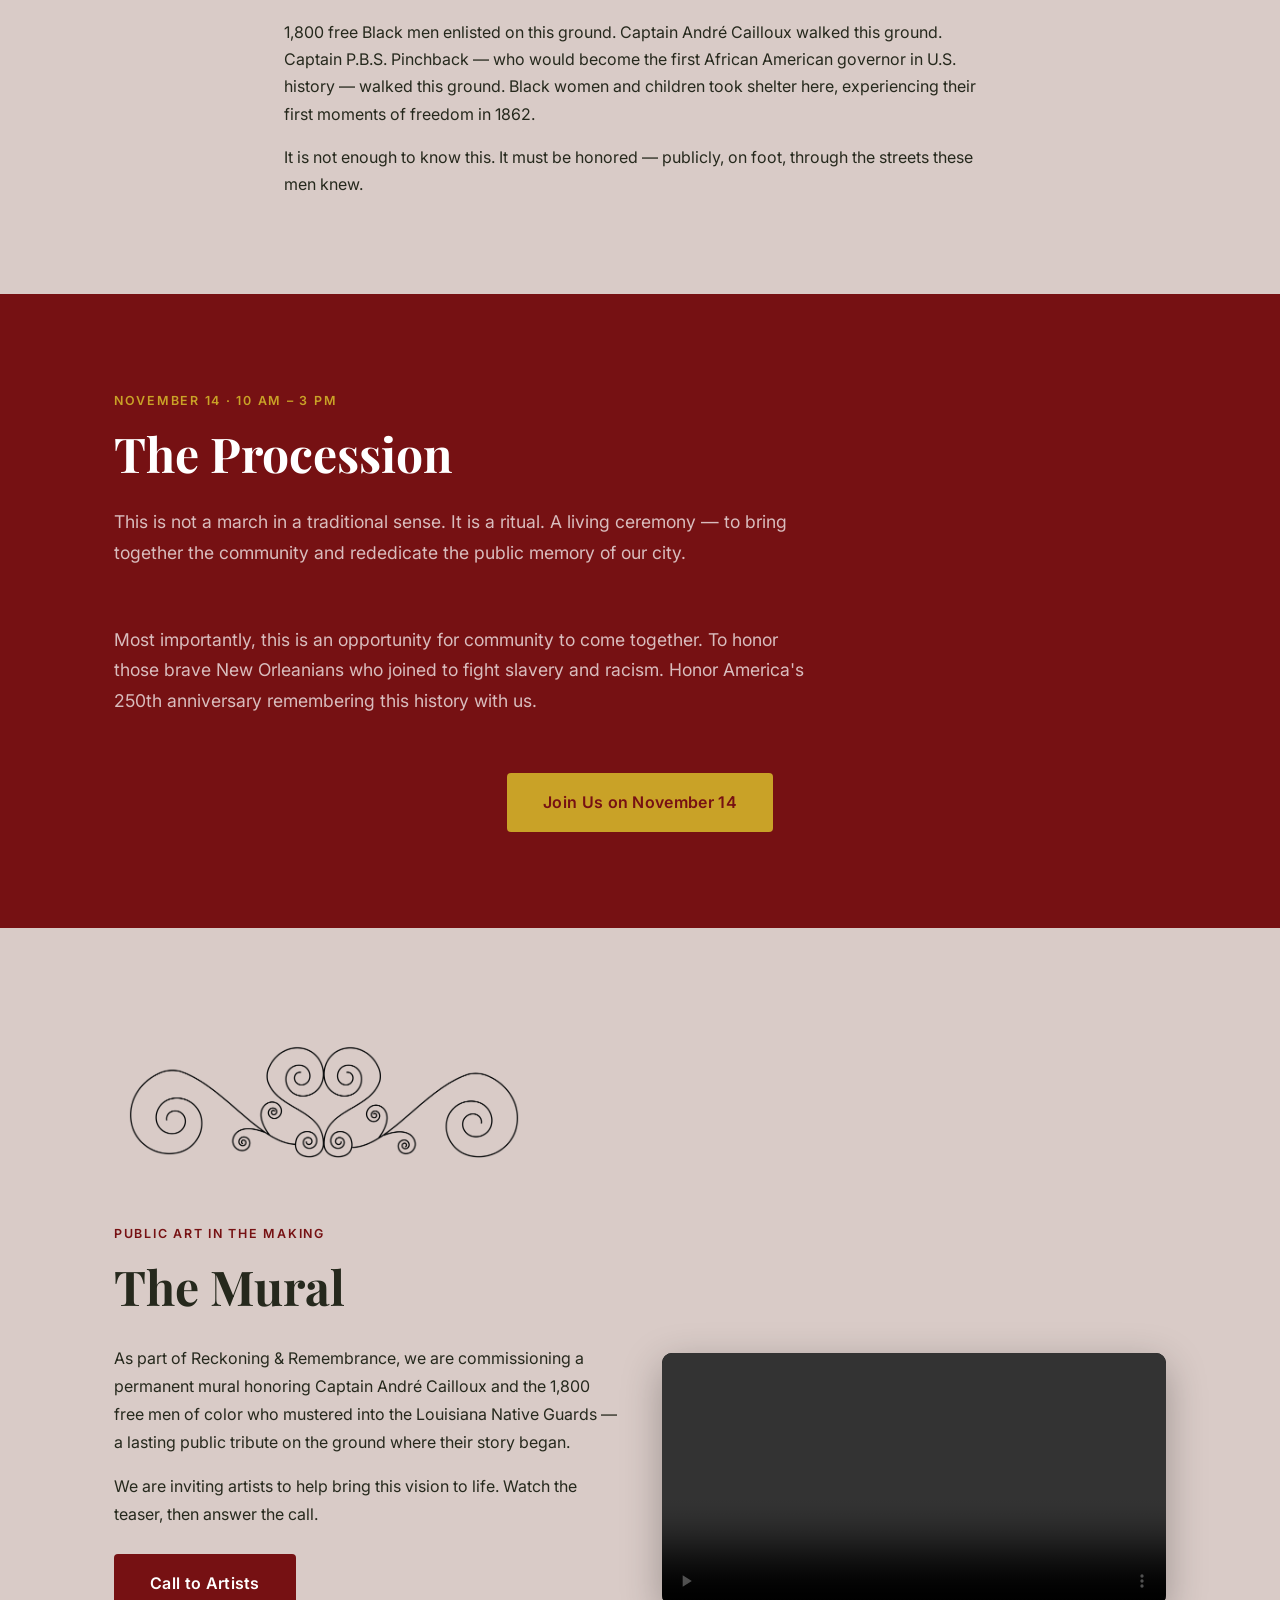
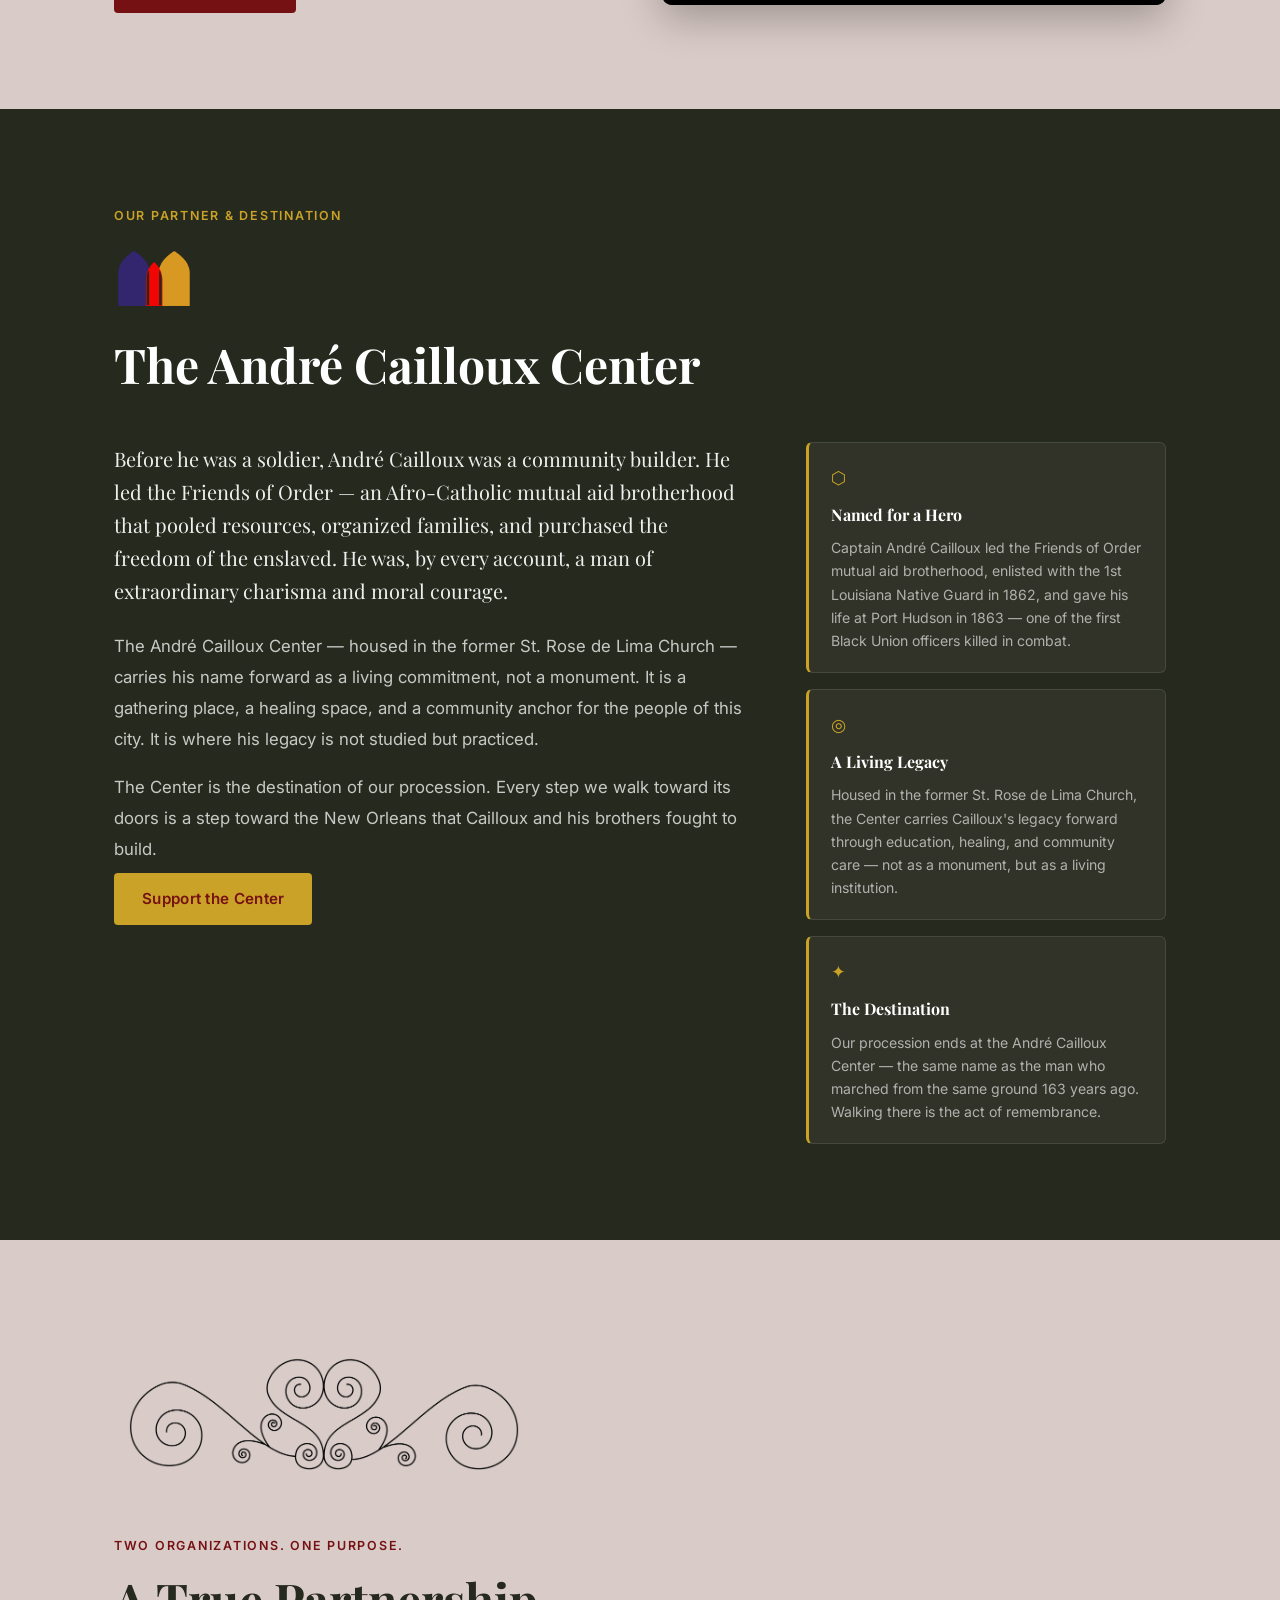
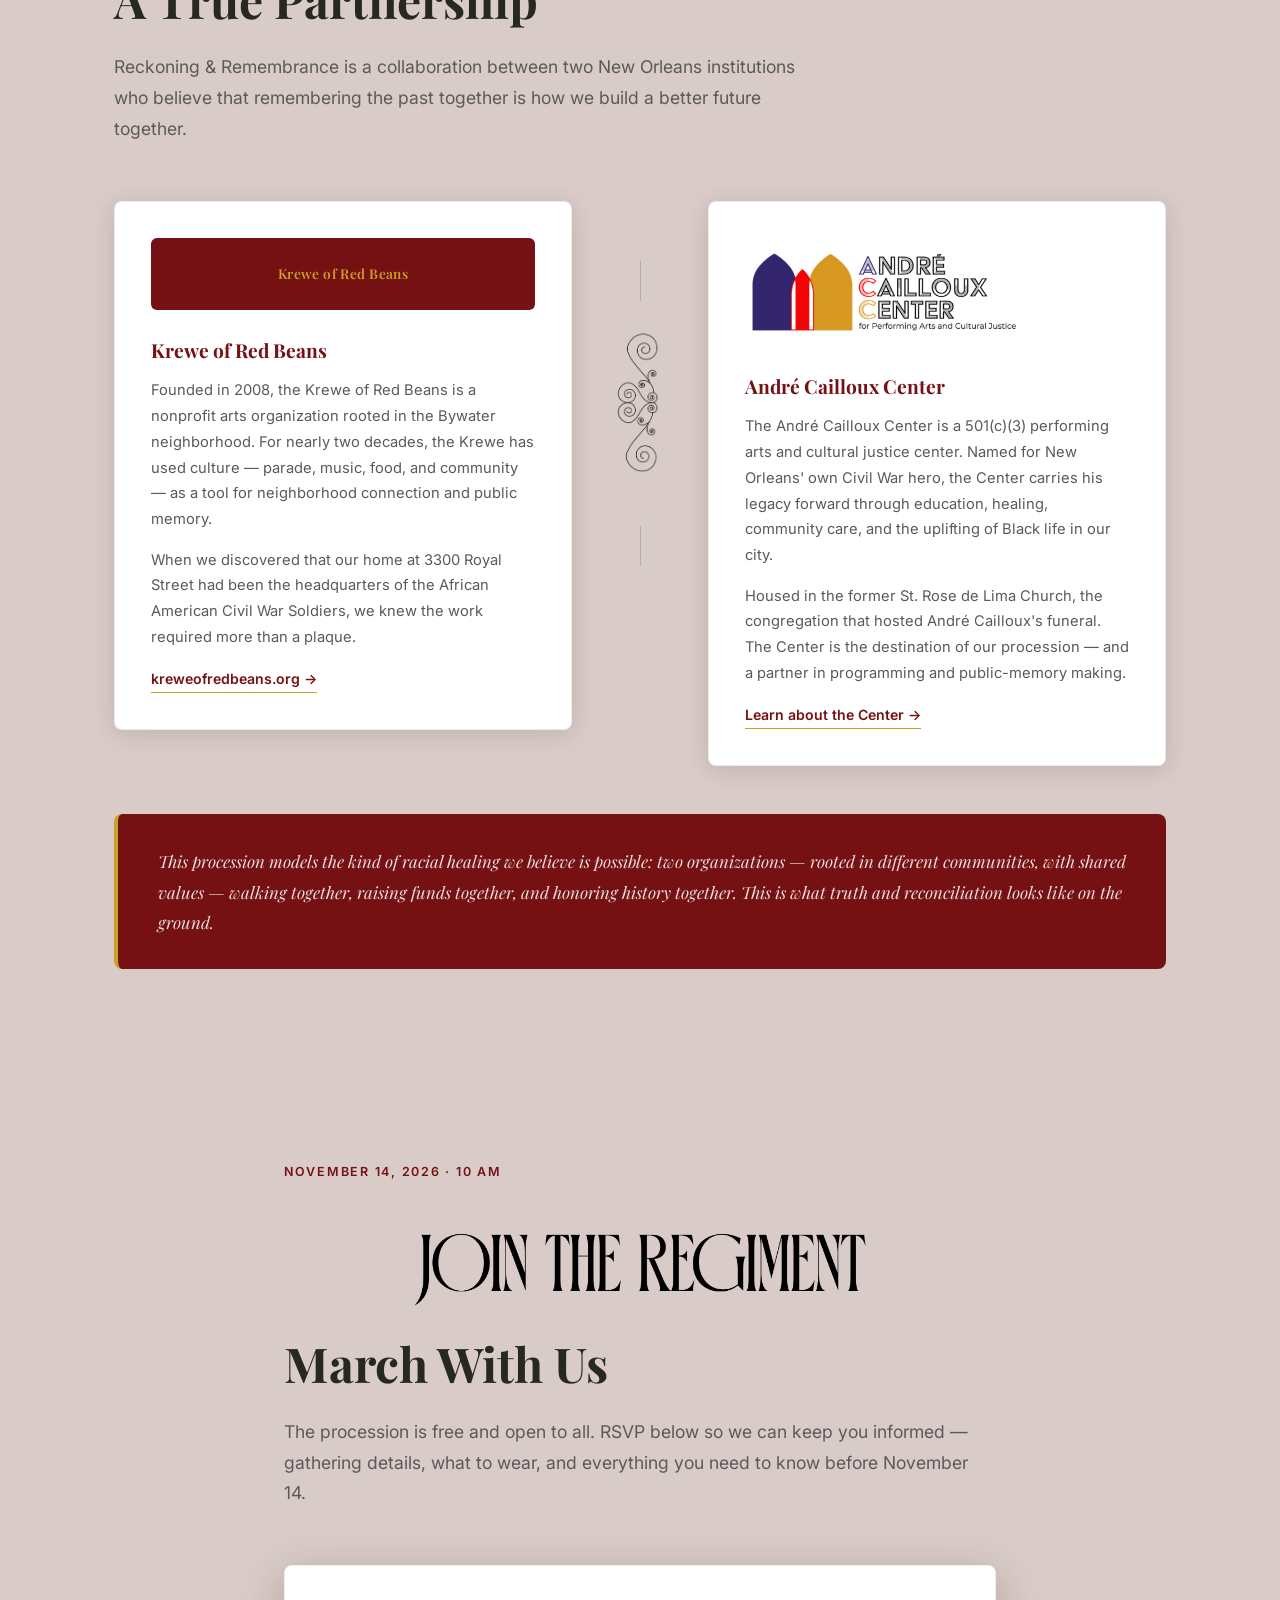
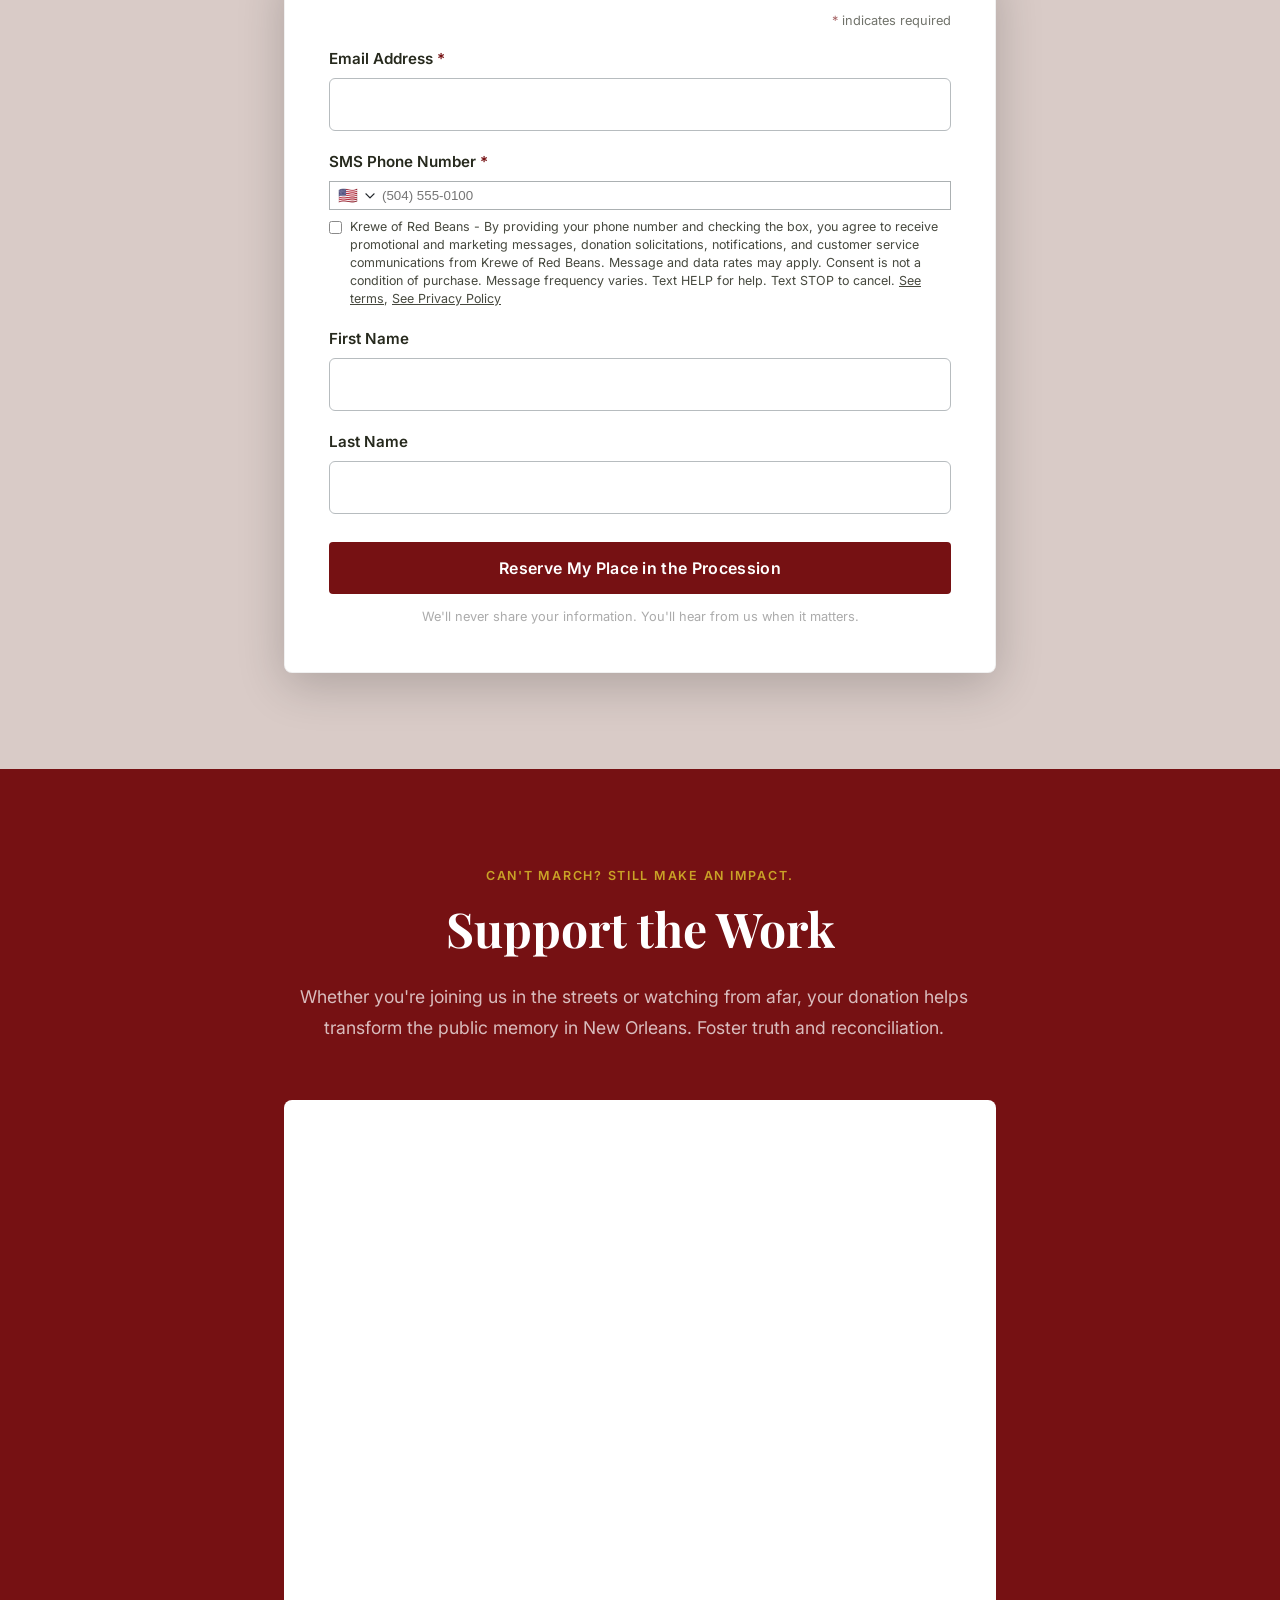
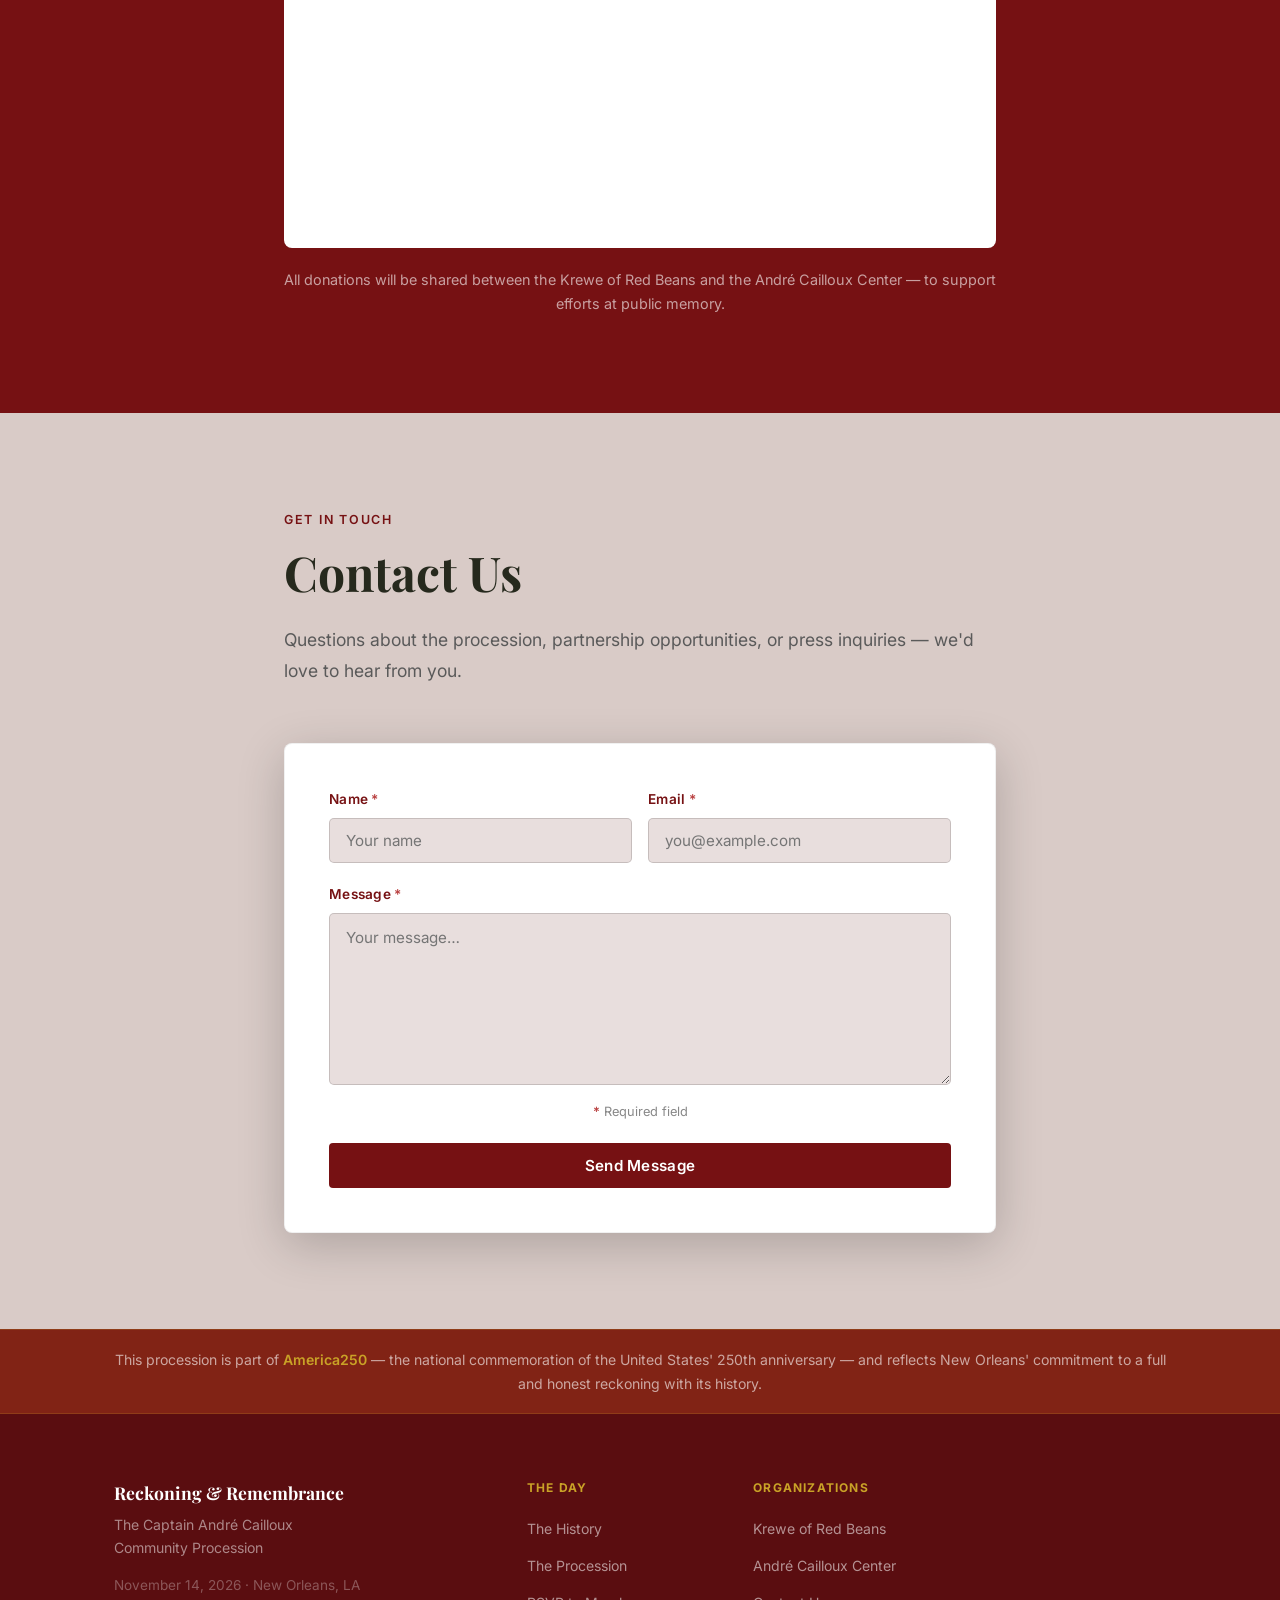
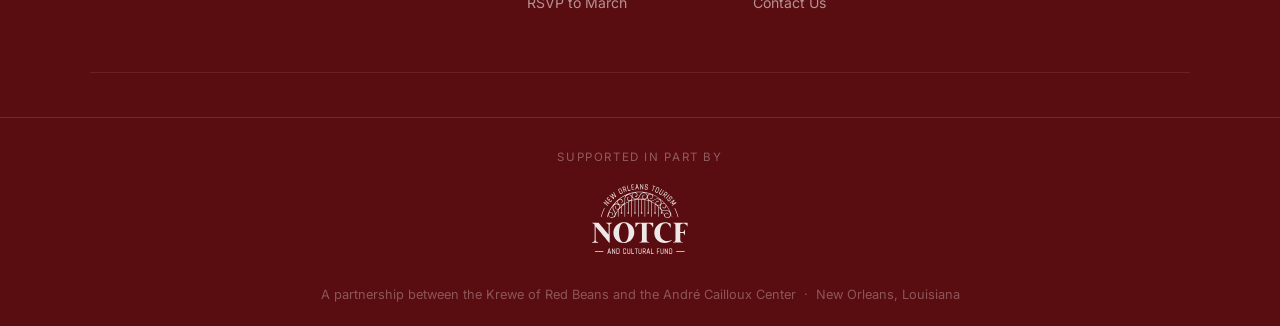
==== commit ea86c88f: "Add New Orleans Tourism & Culture Fund (NOTCF) logo to footer Co-Authored-By: Claude Opus 4.8 <norep" ====
--- a/index.html
+++ b/index.html
@@ -489,6 +489,12 @@
         </ul>
       </div>
     </div>
+
+    <div class="footer-support">
+      <span class="footer-support-label">Supported in part by</span>
+      <img src="images/notcf-logo.svg" alt="New Orleans Tourism &amp; Culture Fund" class="footer-support-logo" />
+    </div>
+
     <div class="footer-bottom">
       <p>A partnership between the Krewe of Red Beans and the André Cailloux Center &nbsp;·&nbsp; New Orleans, Louisiana</p>
     </div>
--- a/style.css
+++ b/style.css
@@ -1543,3 +1543,30 @@
 @media (max-width: 820px) {
   .mural-grid { grid-template-columns: 1fr; gap: 26px; }
 }
+
+/* ═══════════════════════════════════════════════════════════
+   Footer — "Supported in part by" funder logo (NOTCF)
+   ═══════════════════════════════════════════════════════════ */
+.footer-support {
+  text-align: center;
+  padding: 30px 24px 10px;
+  margin-top: 44px;
+  border-top: 1px solid rgba(255,255,255,0.12);
+}
+.footer-support-label {
+  display: block;
+  font-size: 0.72rem;
+  letter-spacing: 0.14em;
+  text-transform: uppercase;
+  opacity: 0.55;
+  margin-bottom: 16px;
+}
+.footer-support-logo {
+  height: 70px;
+  width: auto;
+  opacity: 0.9;
+  transition: opacity 0.2s ease;
+}
+.footer-support-logo:hover { opacity: 1; }
+
+.footer-support-logo { display: block; margin: 0 auto; }
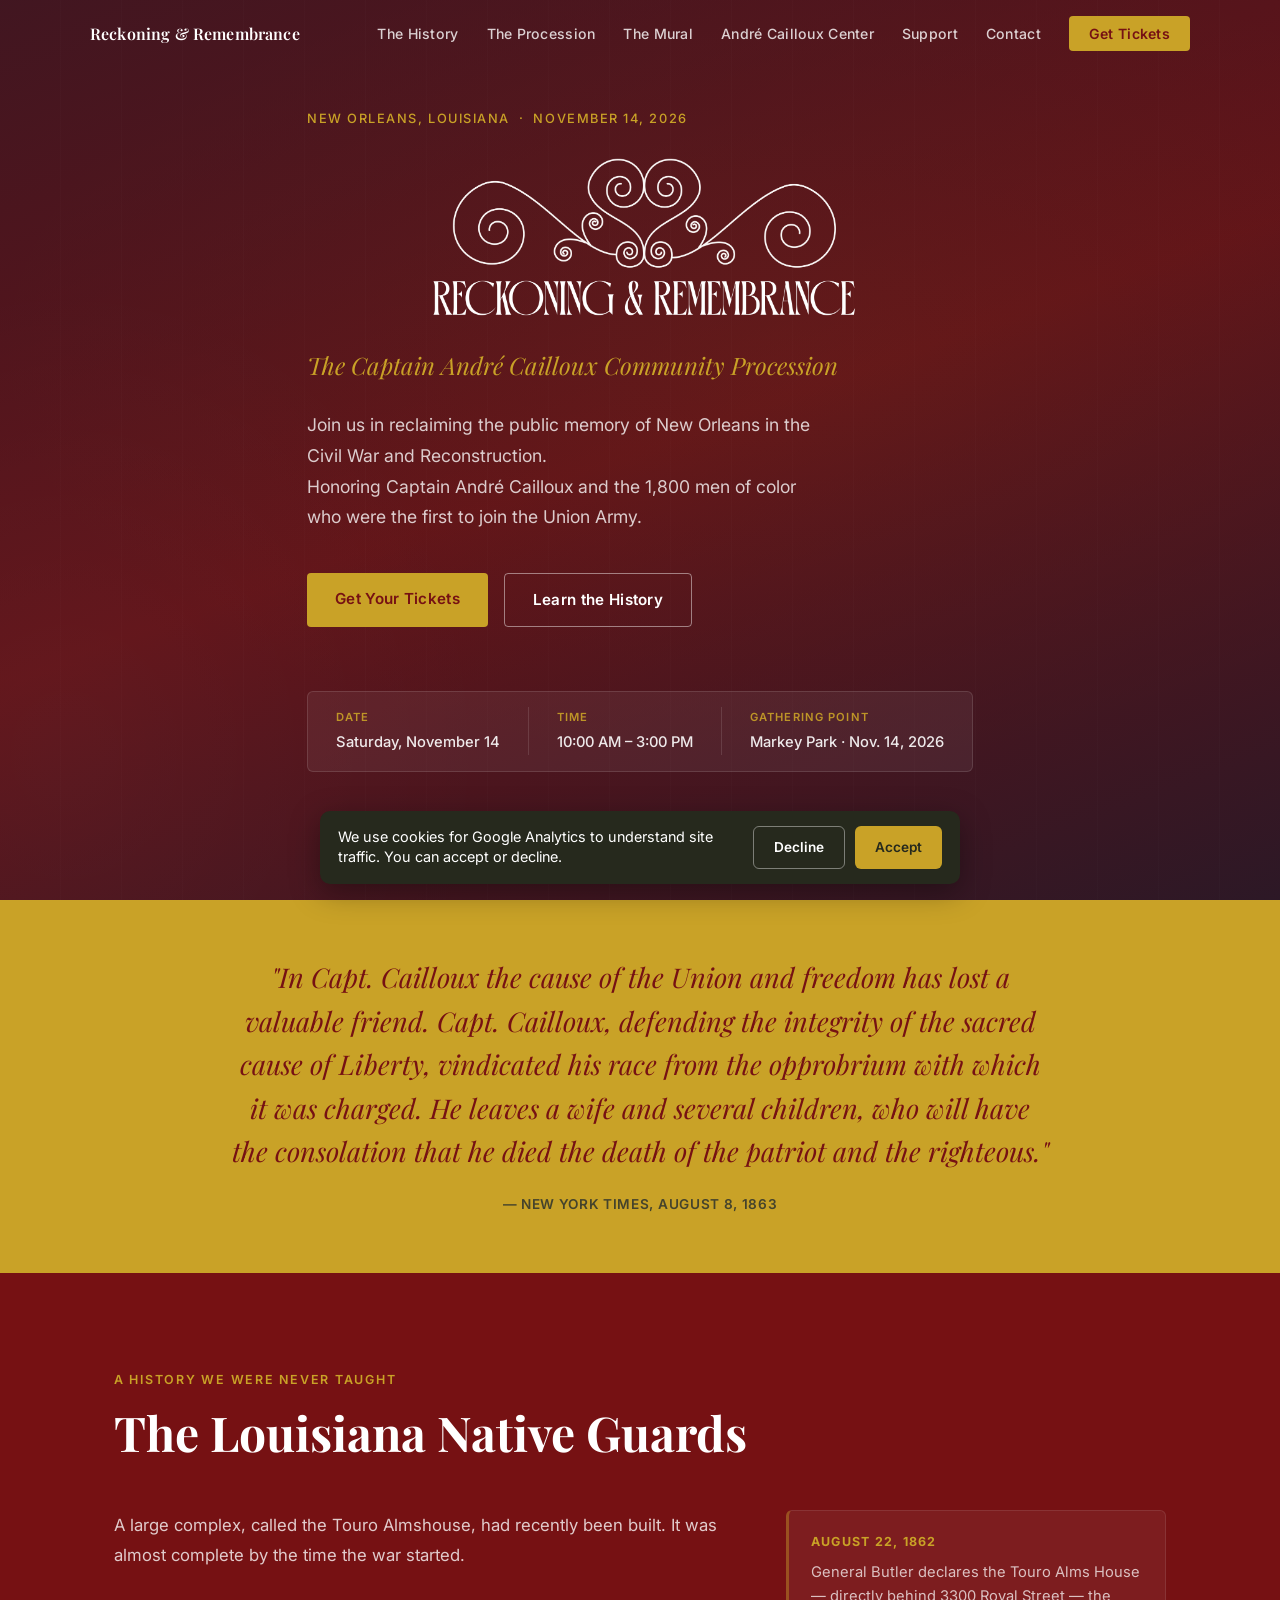
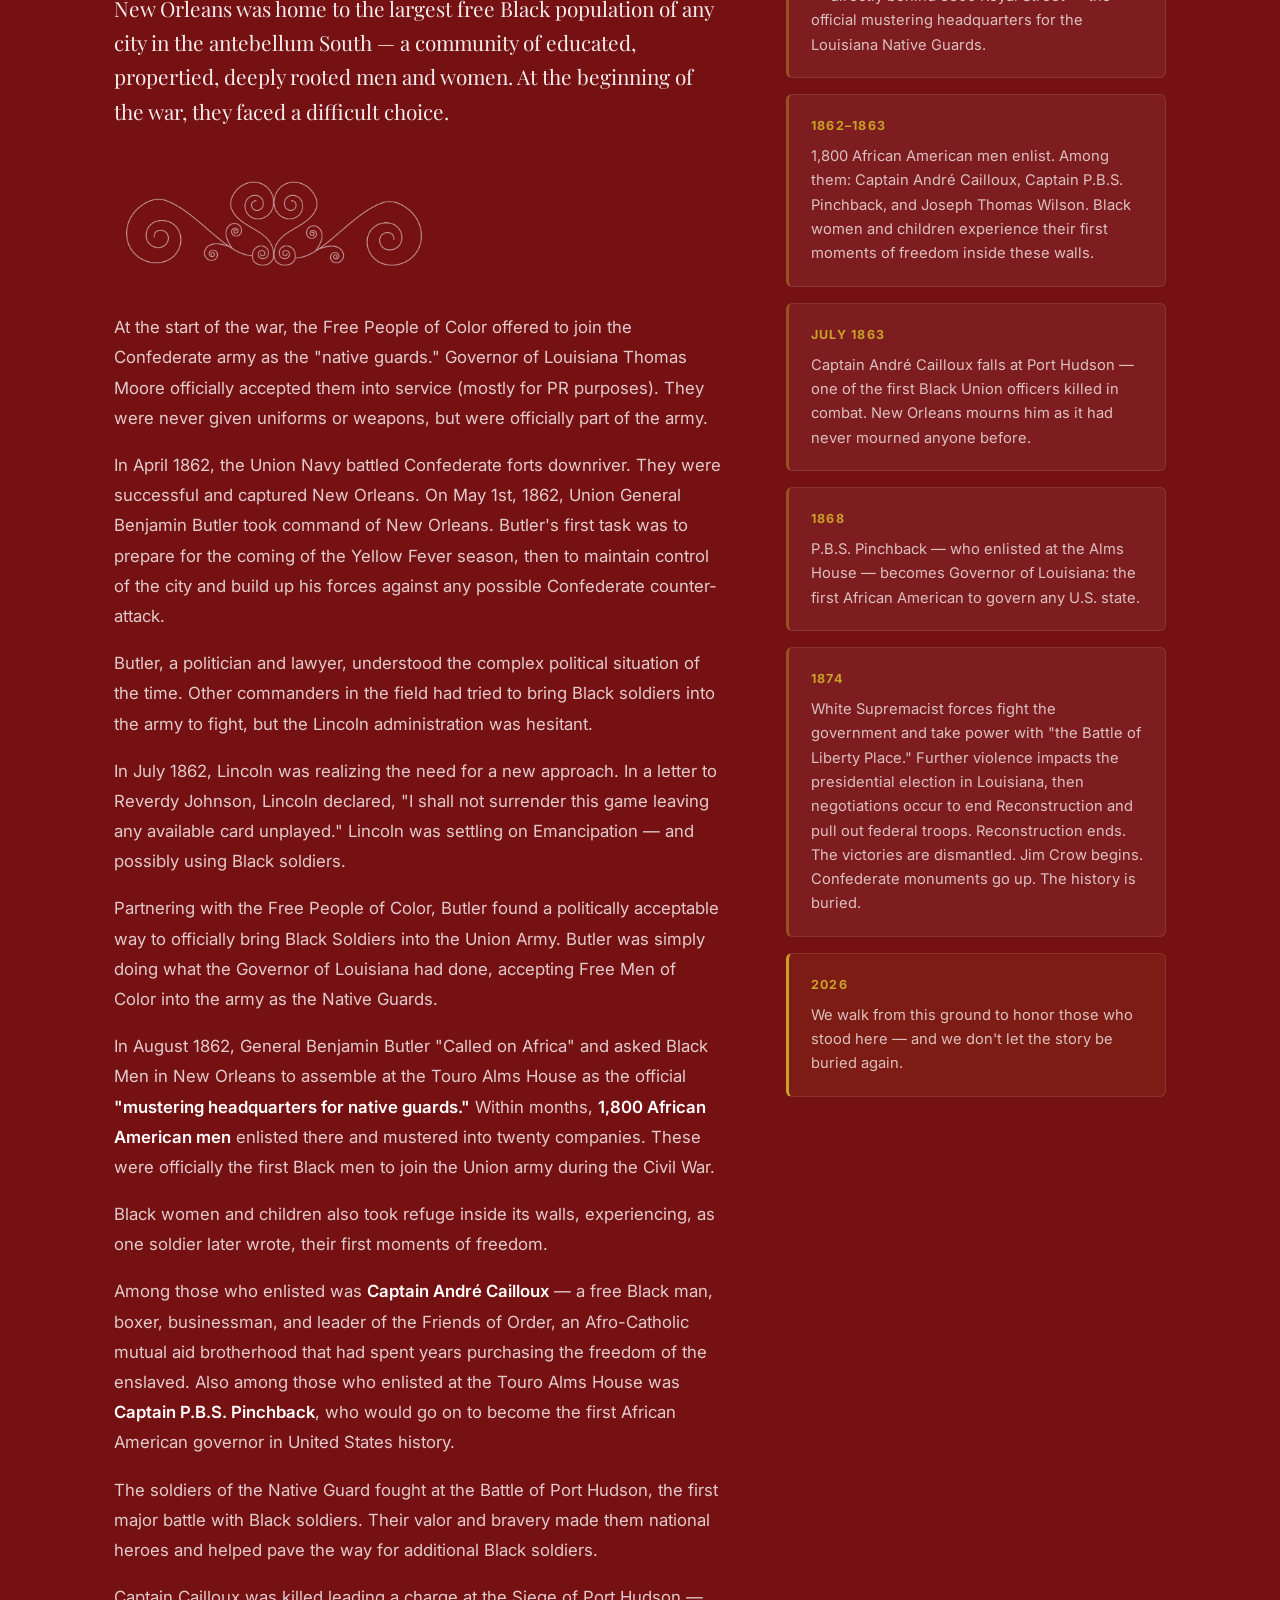
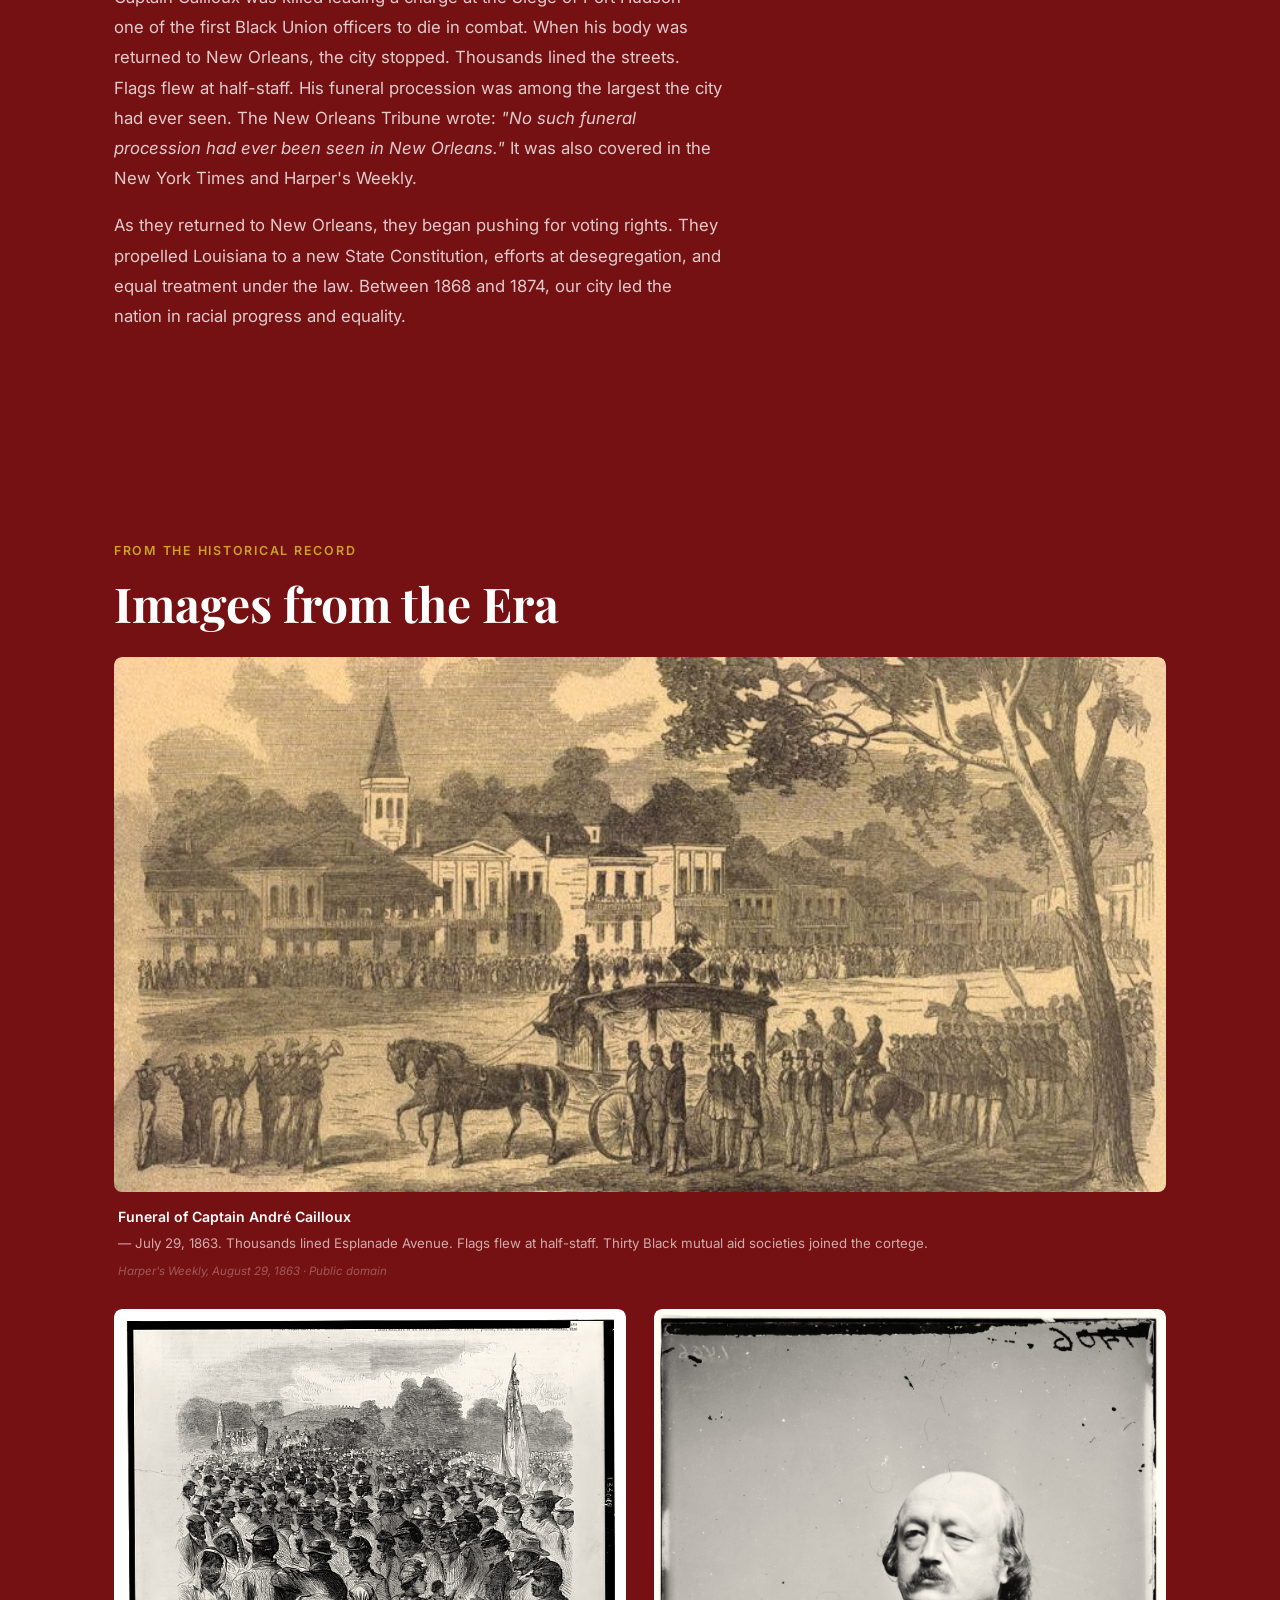
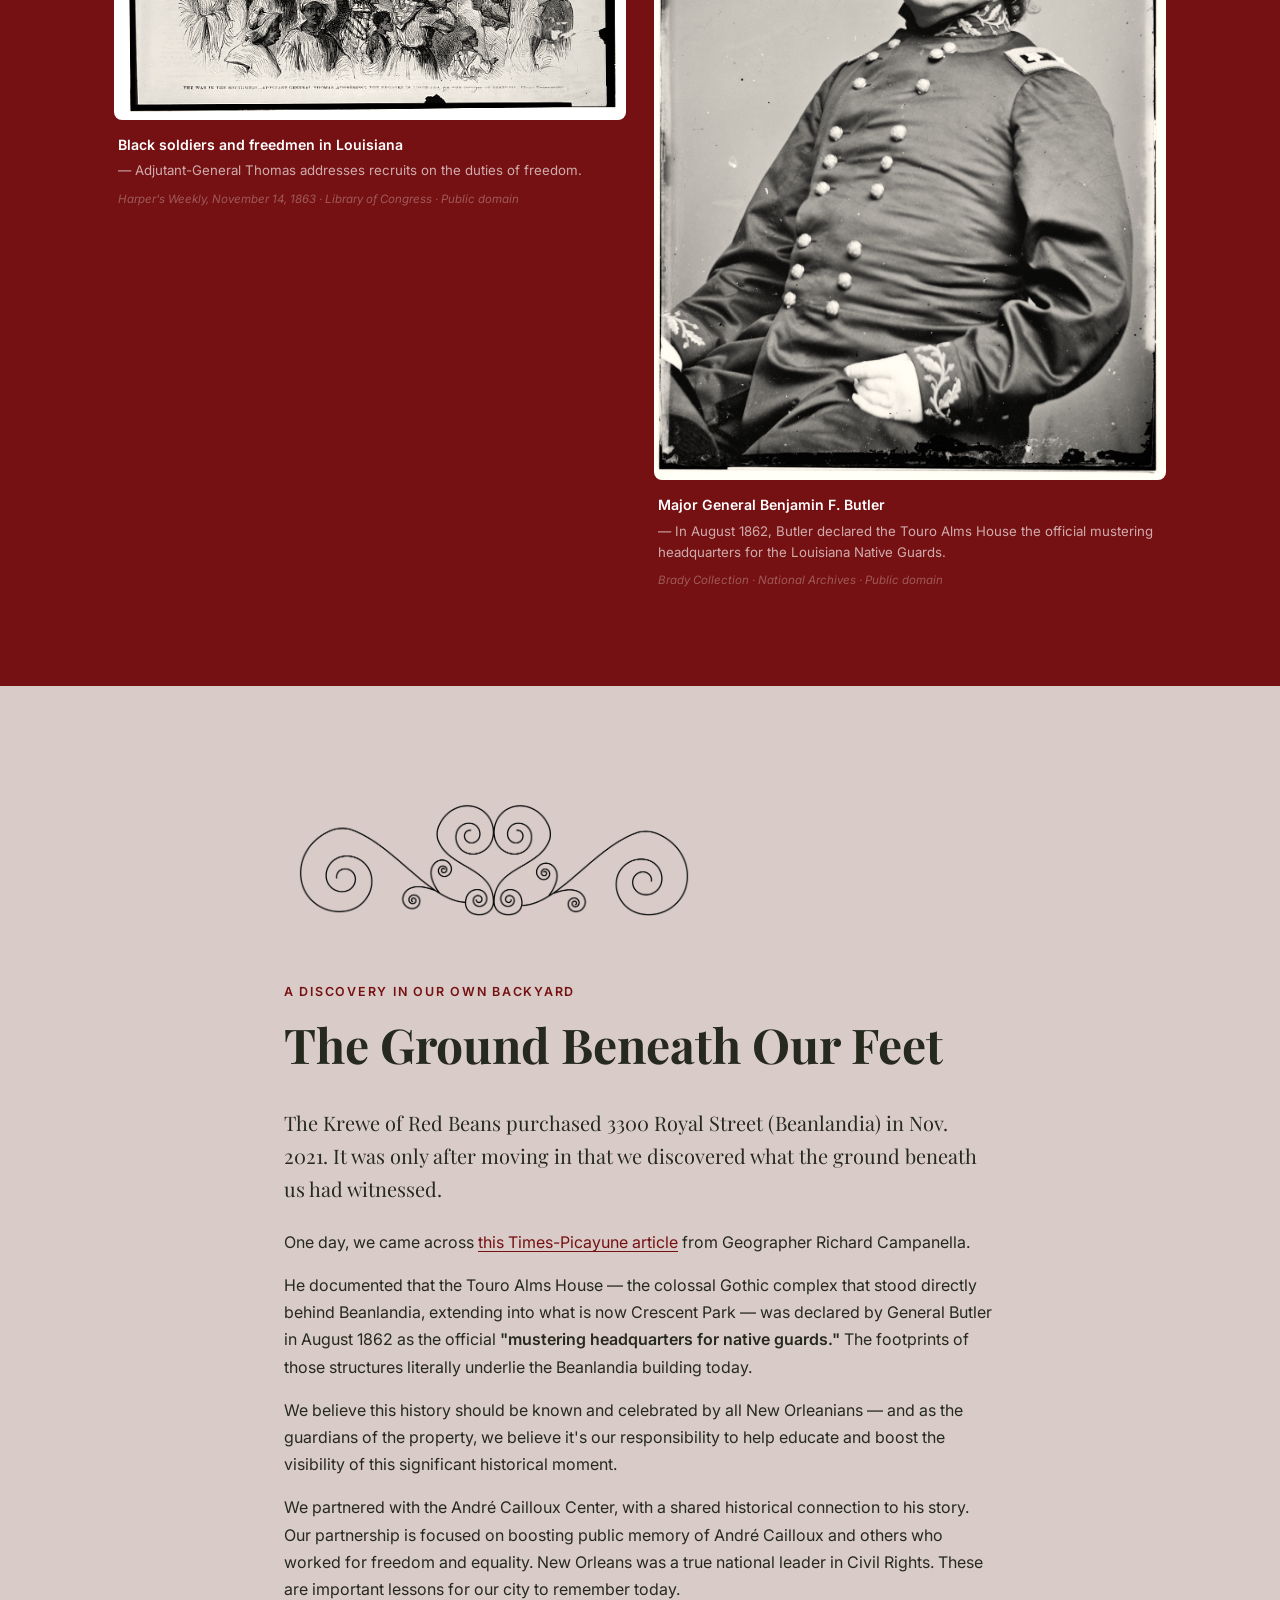
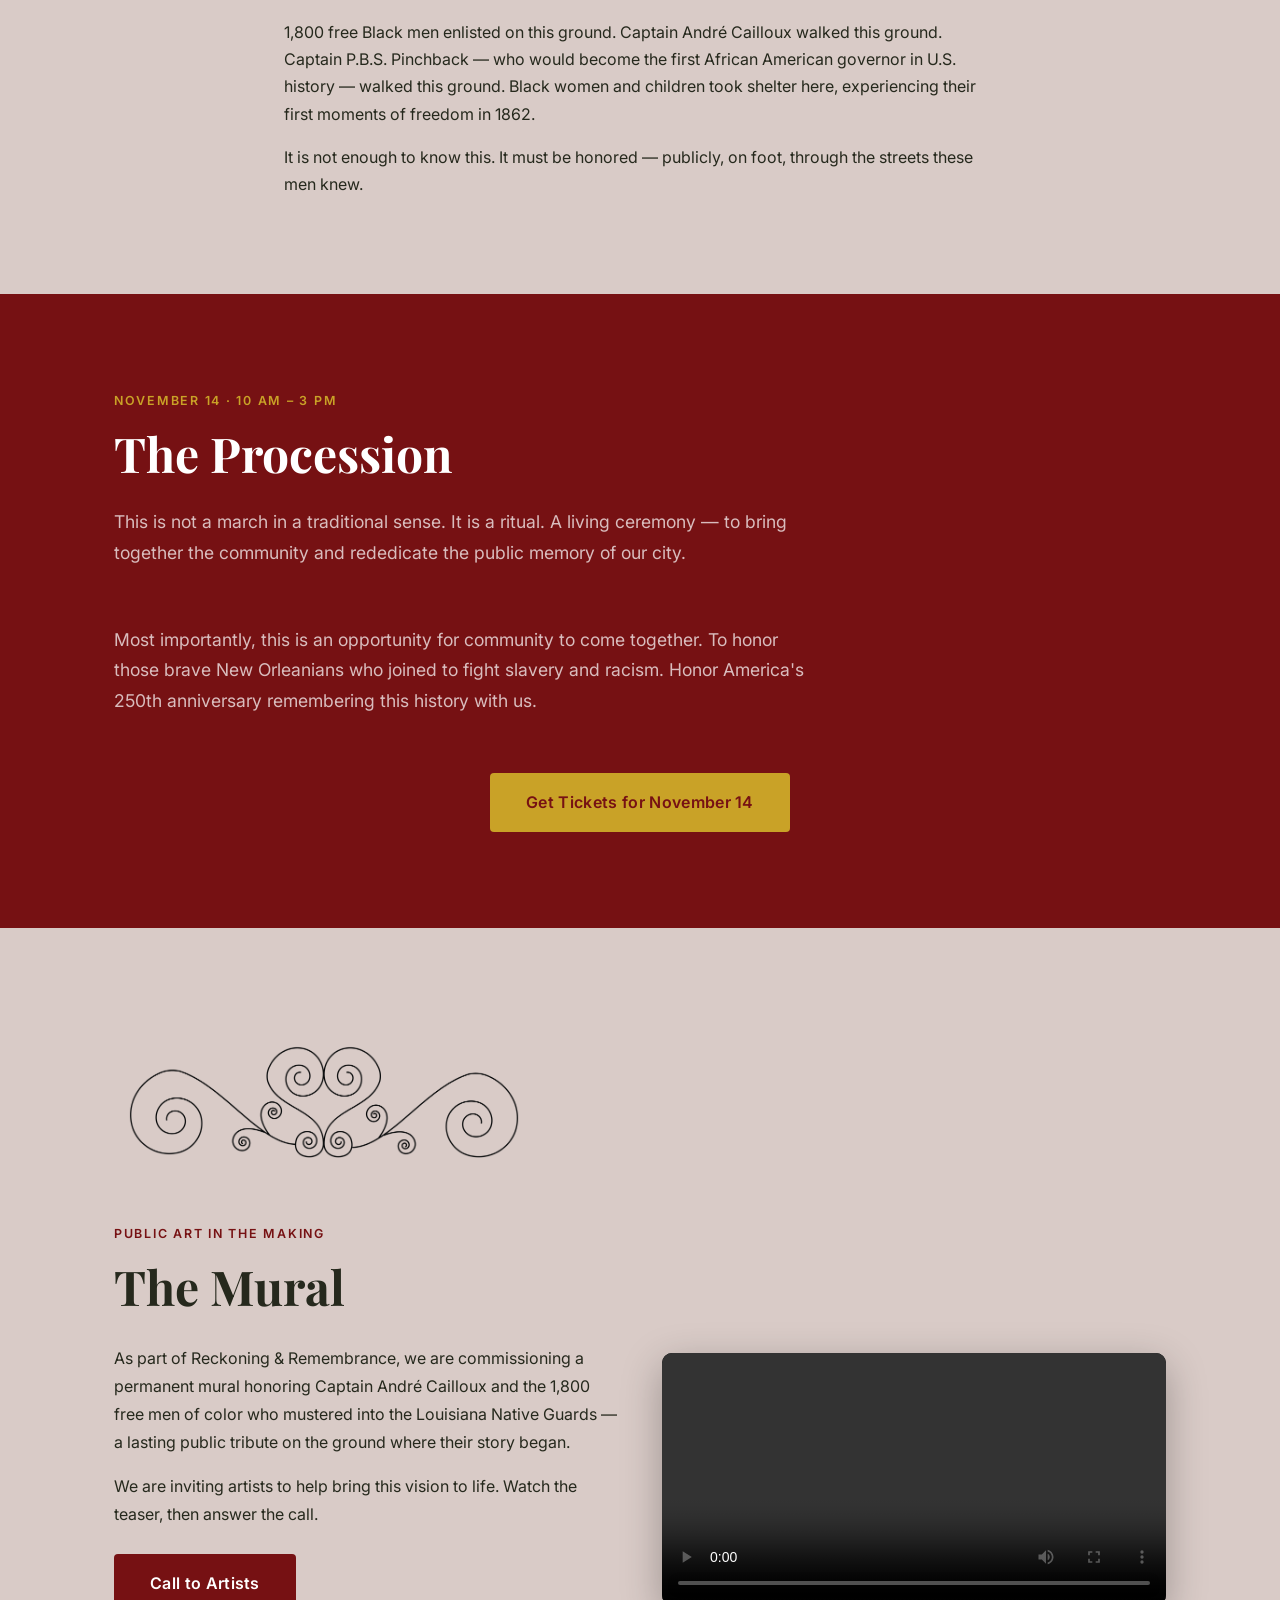
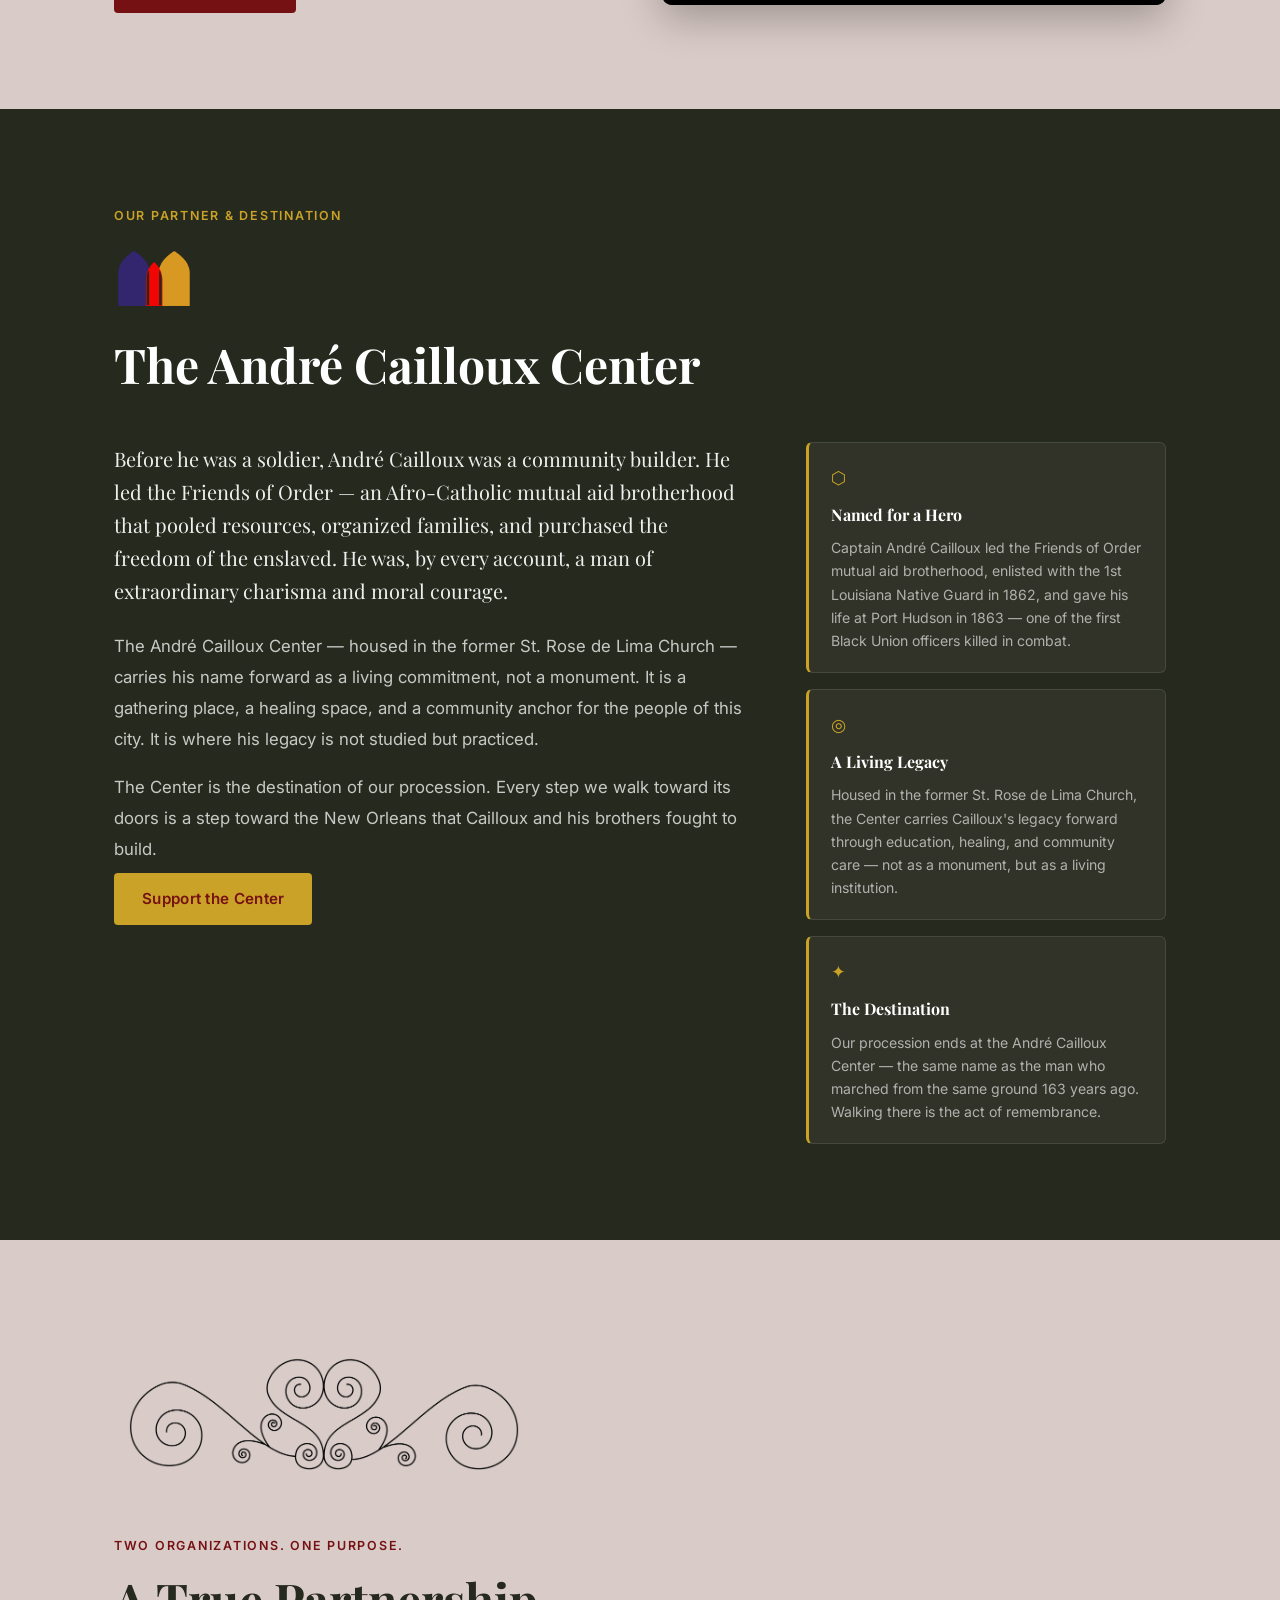
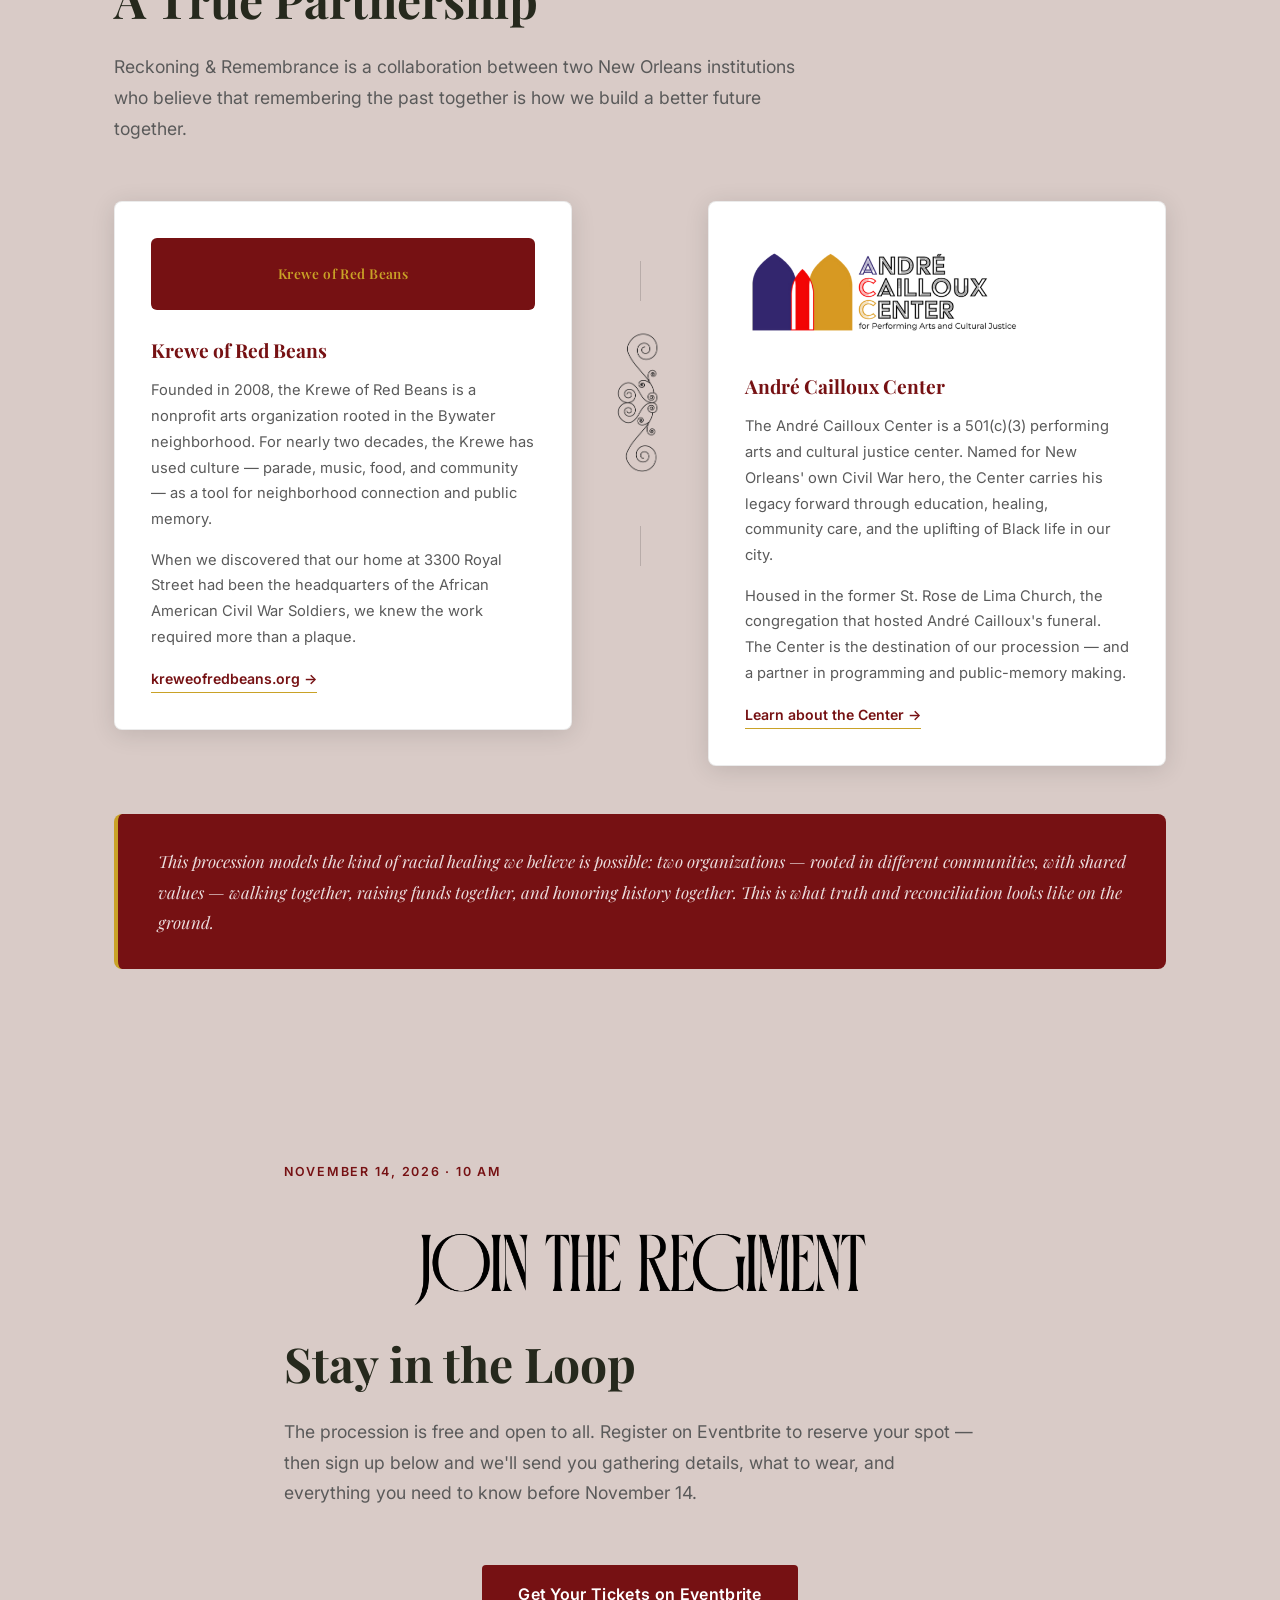
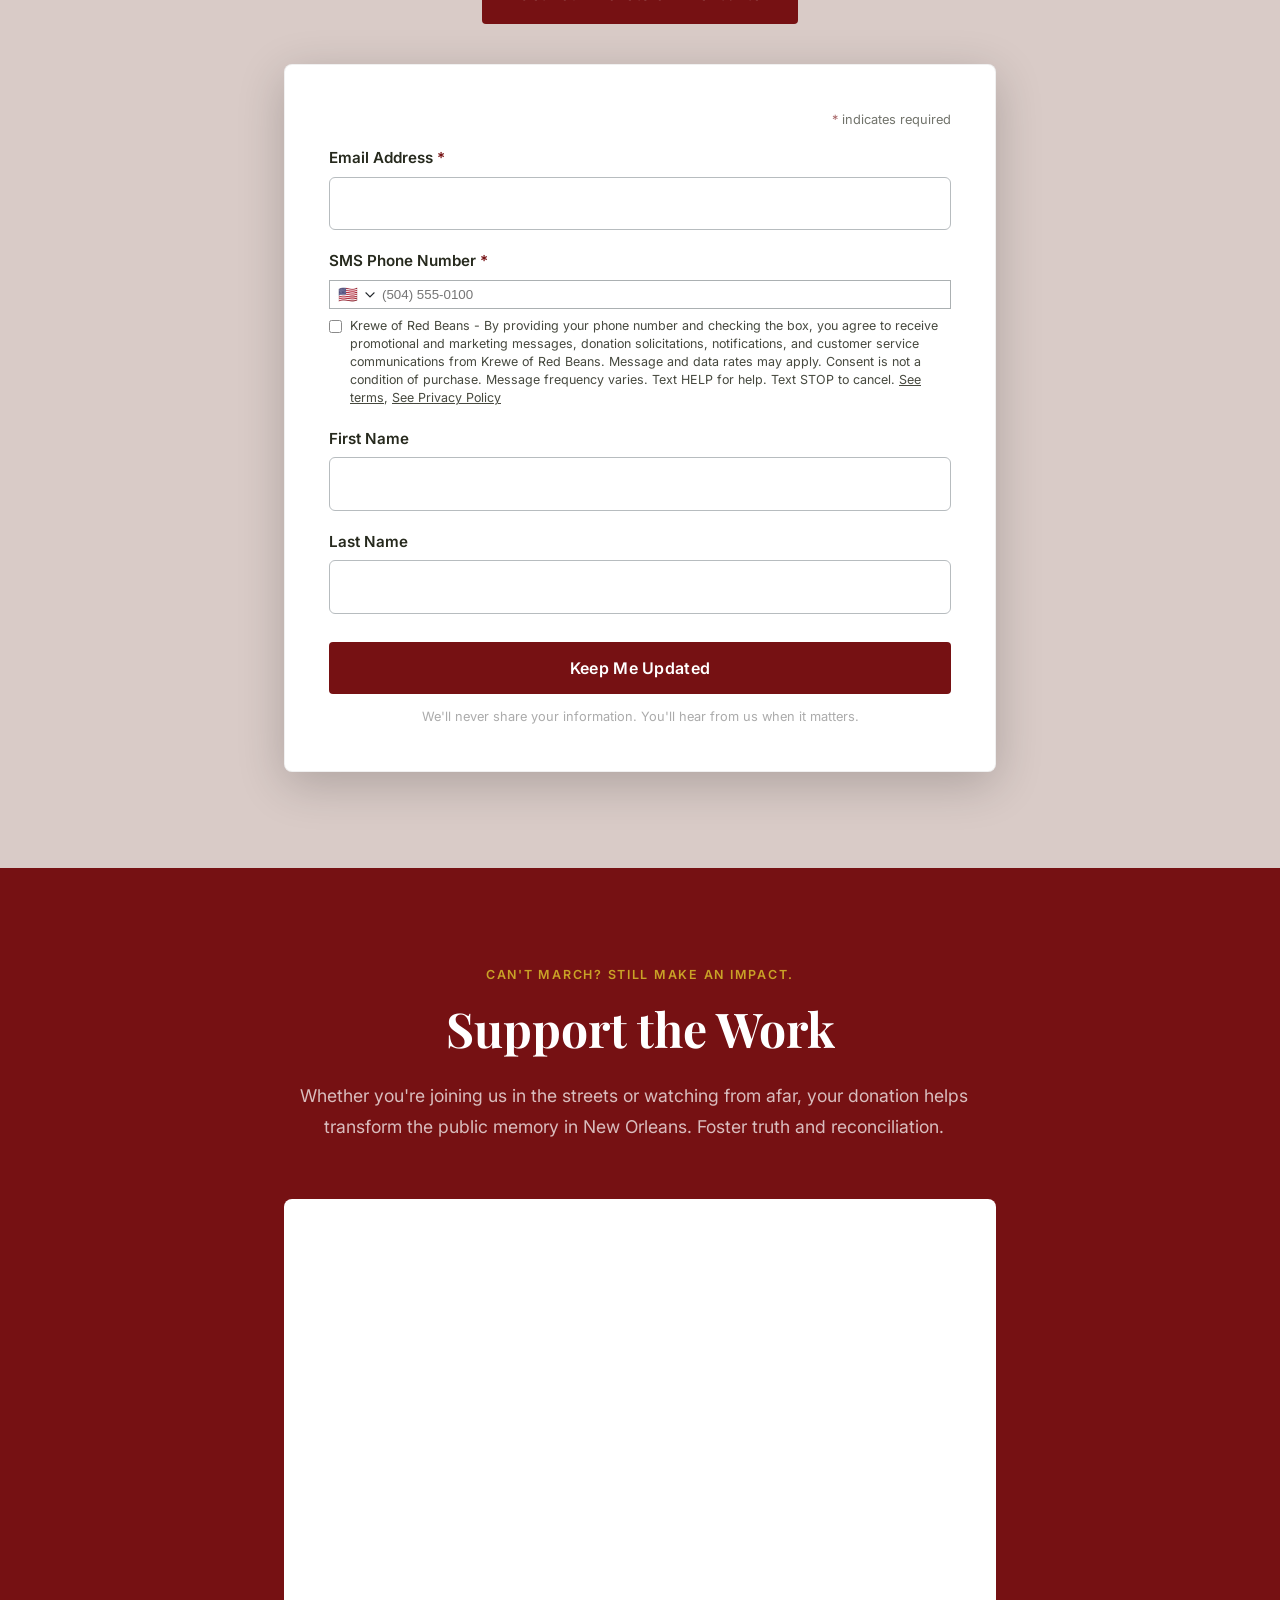
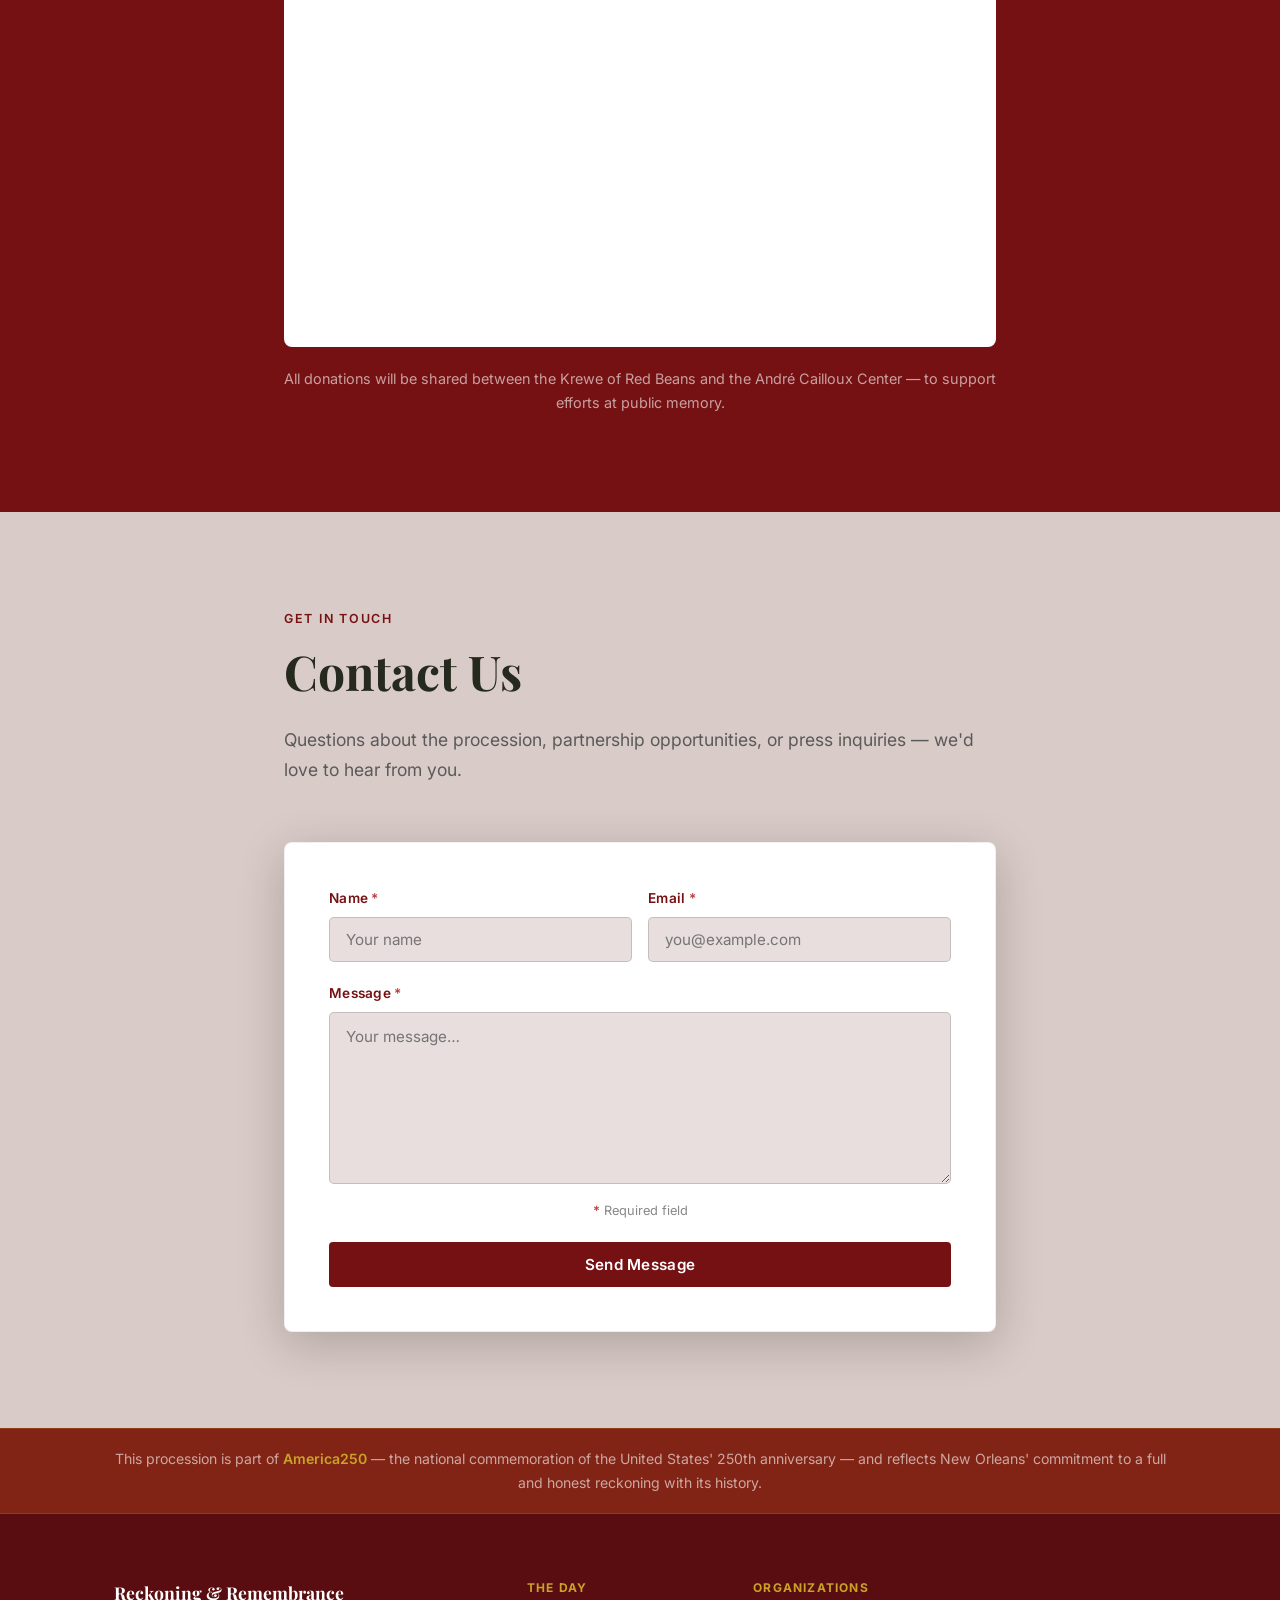
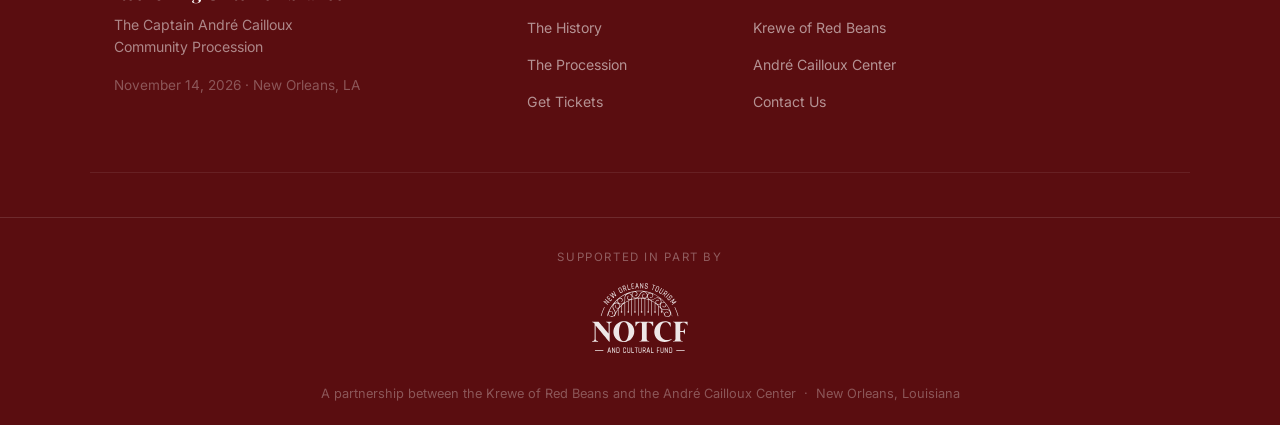
==== commit 3c3d835d: "Make Eventbrite the primary procession registration Point hero, nav, Procession, footer, and sticky " ====
--- a/index.html
+++ b/index.html
@@ -39,7 +39,7 @@
         <li><a href="#cailloux-center">André Cailloux Center</a></li>
         <li><a href="#donate">Support</a></li>
         <li><a href="#contact">Contact</a></li>
-        <li><a href="#rsvp" class="nav-cta">RSVP to March</a></li>
+        <li><a href="https://www.eventbrite.com/e/reckoning-remembrance-the-second-line-of-memory-tickets-2003668411155" target="_blank" rel="noopener" class="nav-cta">Get Tickets</a></li>
       </ul>
     </div>
   </nav>
@@ -53,7 +53,7 @@
       <p class="hero-subtitle">The Captain André Cailloux Community Procession</p>
       <p class="hero-description">Join us in reclaiming the public memory of New Orleans in the Civil War and Reconstruction.<br />Honoring Captain André Cailloux and the 1,800 men of color who were the first to join the Union Army.</p>
       <div class="hero-actions">
-        <a href="#rsvp" class="btn btn-gold">RSVP to March With Us</a>
+        <a href="https://www.eventbrite.com/e/reckoning-remembrance-the-second-line-of-memory-tickets-2003668411155" target="_blank" rel="noopener" class="btn btn-gold">Get Your Tickets</a>
         <a href="#history" class="btn btn-ghost">Learn the History</a>
       </div>
       <div class="hero-date-bar">
@@ -221,7 +221,7 @@
       <p class="section-intro section-intro--light">Most importantly, this is an opportunity for community to come together. To honor those brave New Orleanians who joined to fight slavery and racism. Honor America's 250th anniversary remembering this history with us.</p>
 
       <div class="procession-cta">
-        <a href="#rsvp" class="btn btn-gold btn--large">Join Us on November 14</a>
+        <a href="https://www.eventbrite.com/e/reckoning-remembrance-the-second-line-of-memory-tickets-2003668411155" target="_blank" rel="noopener" class="btn btn-gold btn--large">Get Tickets for November 14</a>
       </div>
     </div>
   </section>
@@ -330,8 +330,11 @@
     <div class="container container--narrow">
       <p class="section-eyebrow eyebrow--navy">November 14, 2026 · 10 AM</p>
       <img src="images/join-the-regiment.png" alt="Join the Regiment" class="regiment-img" />
-      <h2 class="section-title">March With Us</h2>
-      <p class="section-intro">The procession is free and open to all. RSVP below so we can keep you informed — gathering details, what to wear, and everything you need to know before November 14.</p>
+      <h2 class="section-title">Stay in the Loop</h2>
+      <p class="section-intro">The procession is free and open to all. Register on Eventbrite to reserve your spot — then sign up below and we'll send you gathering details, what to wear, and everything you need to know before November 14.</p>
+      <div class="rsvp-eventbrite-cta" style="text-align:center;margin:4px 0 34px;">
+        <a href="https://www.eventbrite.com/e/reckoning-remembrance-the-second-line-of-memory-tickets-2003668411155" target="_blank" rel="noopener" class="btn btn-navy btn--large">Get Your Tickets on Eventbrite</a>
+      </div>
 
       <div class="rsvp-form-wrap">
 
@@ -358,7 +361,7 @@
                 <div class="response" id="mce-success-response" style="display: none;"></div>
               </div>
               <div aria-hidden="true" style="position: absolute; left: -5000px;"><input type="text" name="b_180905c2a2dba8e9ec6bac318_b934ba5015" tabindex="-1" value=""></div>
-              <div class="clear"><input type="submit" name="subscribe" id="mc-embedded-subscribe" class="button btn btn-navy btn--full btn--large" value="Reserve My Place in the Procession"></div>
+              <div class="clear"><input type="submit" name="subscribe" id="mc-embedded-subscribe" class="button btn btn-navy btn--full btn--large" value="Keep Me Updated"></div>
               <p class="form-note">We'll never share your information. You'll hear from us when it matters.</p>
             </div>
           </form>
@@ -477,7 +480,7 @@
         <ul>
           <li><a href="#history">The History</a></li>
           <li><a href="#procession">The Procession</a></li>
-          <li><a href="#rsvp">RSVP to March</a></li>
+          <li><a href="https://www.eventbrite.com/e/reckoning-remembrance-the-second-line-of-memory-tickets-2003668411155" target="_blank" rel="noopener">Get Tickets</a></li>
         </ul>
       </div>
       <div class="footer-col">
@@ -501,7 +504,7 @@
   </footer>
 
   <!-- Sticky RSVP button -->
-  <a href="#rsvp" class="sticky-rsvp" id="stickyRsvp">RSVP to March</a>
+  <a href="https://www.eventbrite.com/e/reckoning-remembrance-the-second-line-of-memory-tickets-2003668411155" target="_blank" rel="noopener" class="sticky-rsvp" id="stickyRsvp">Get Tickets</a>
 
   <script type="text/javascript" src="https://app.giveforms.com/new/widget-install.js"></script>
   <script src="script.js"></script>
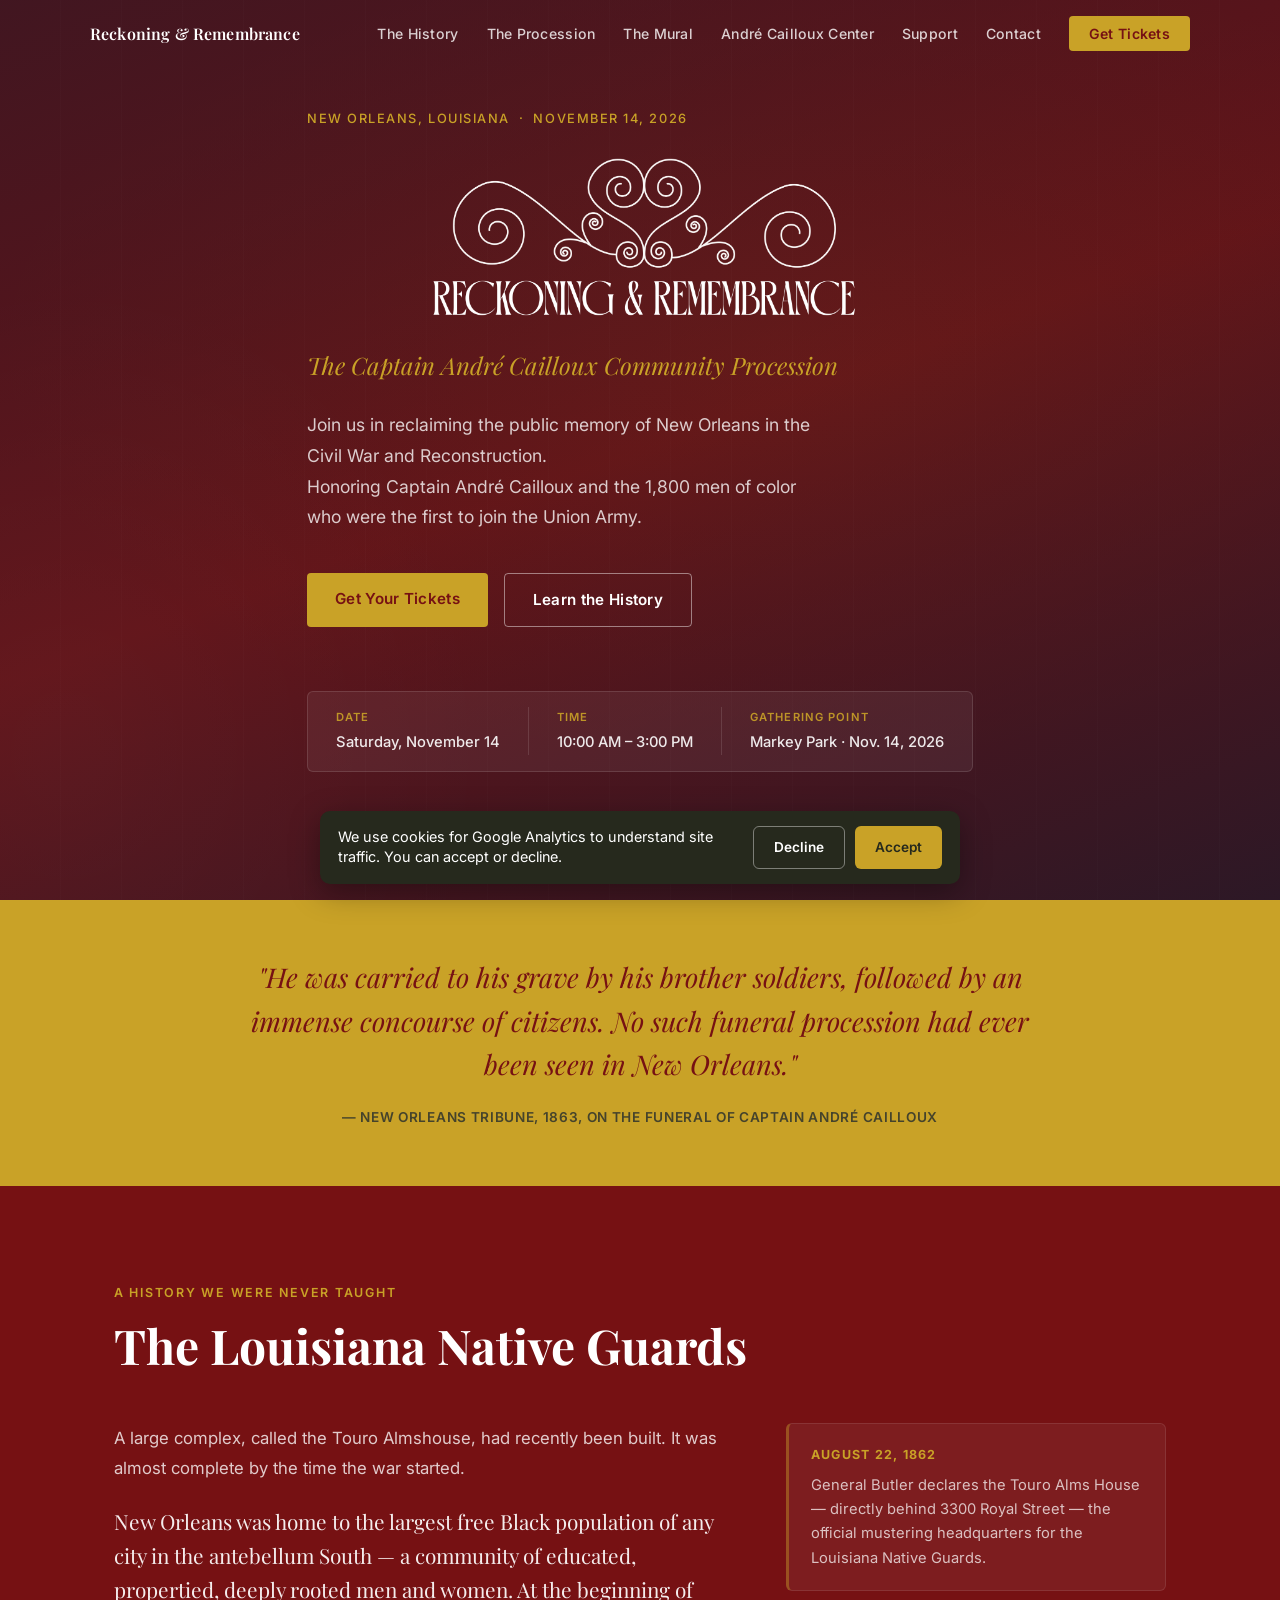
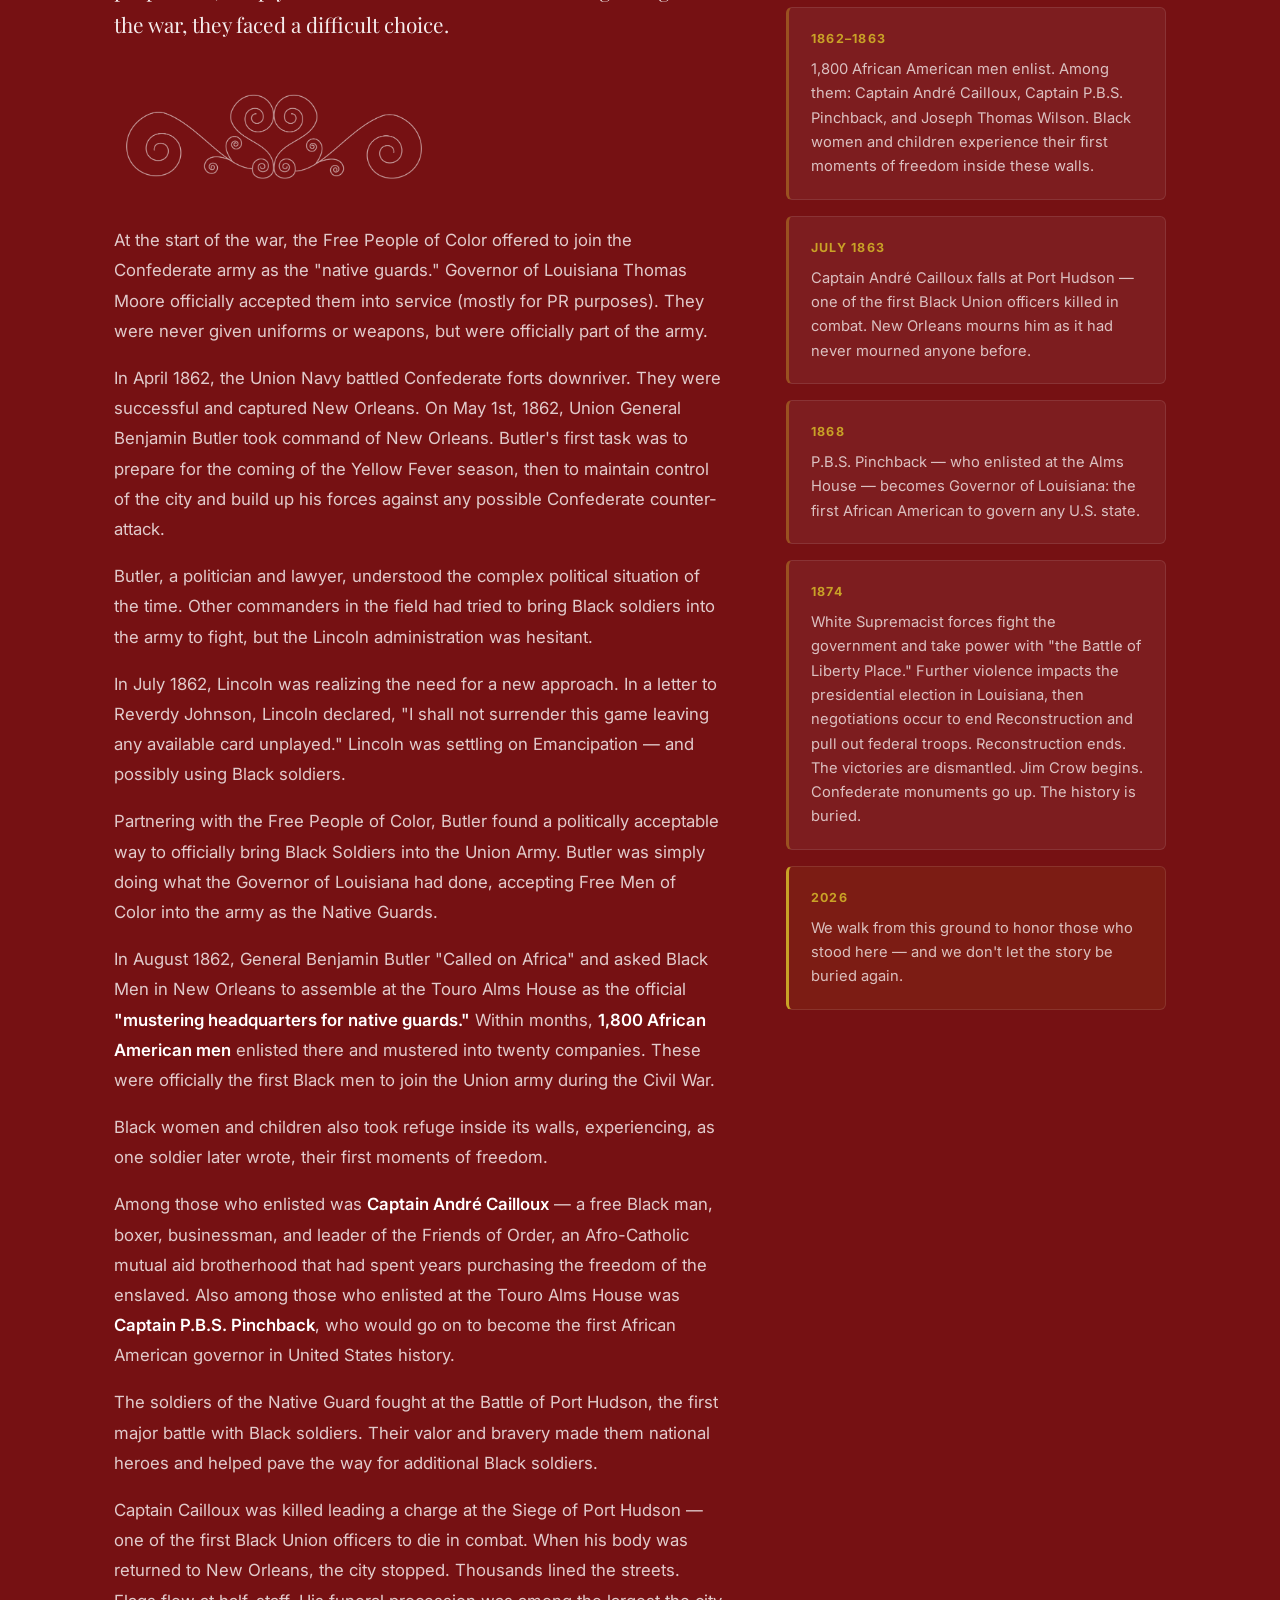
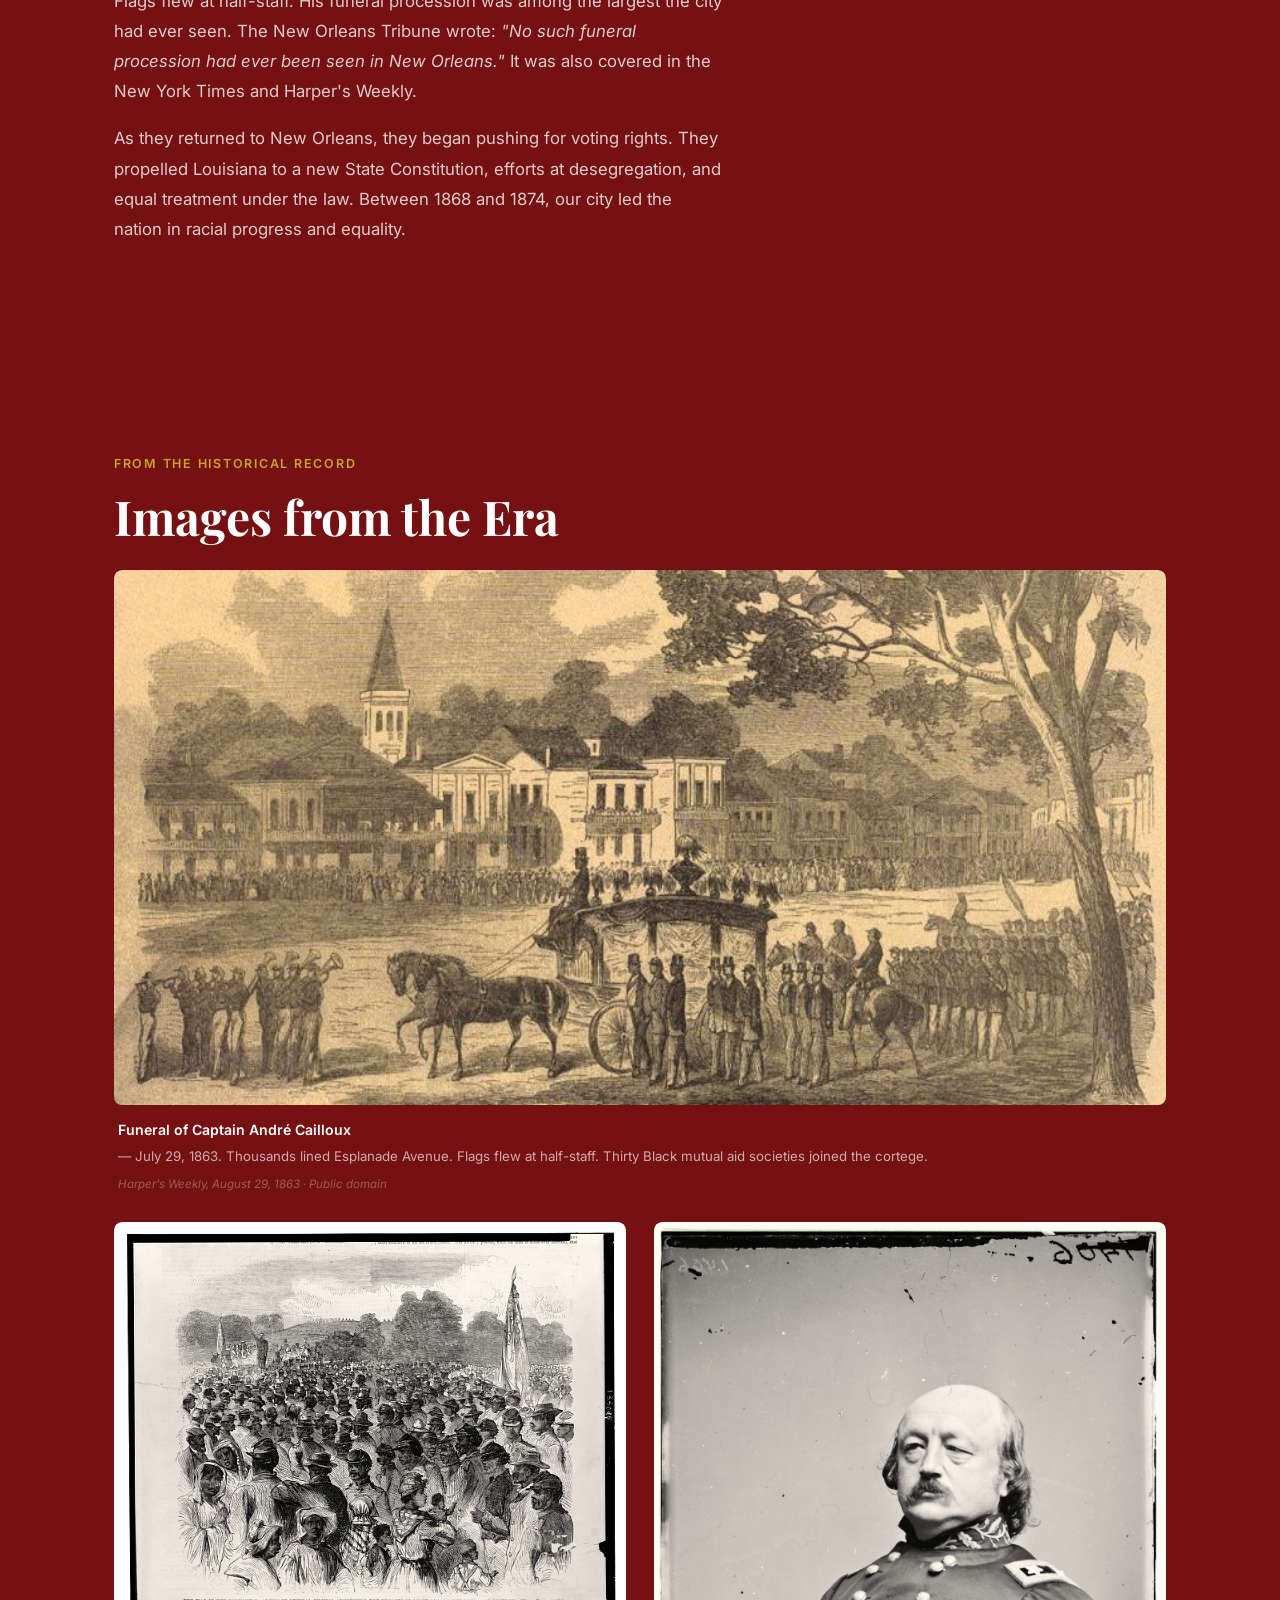
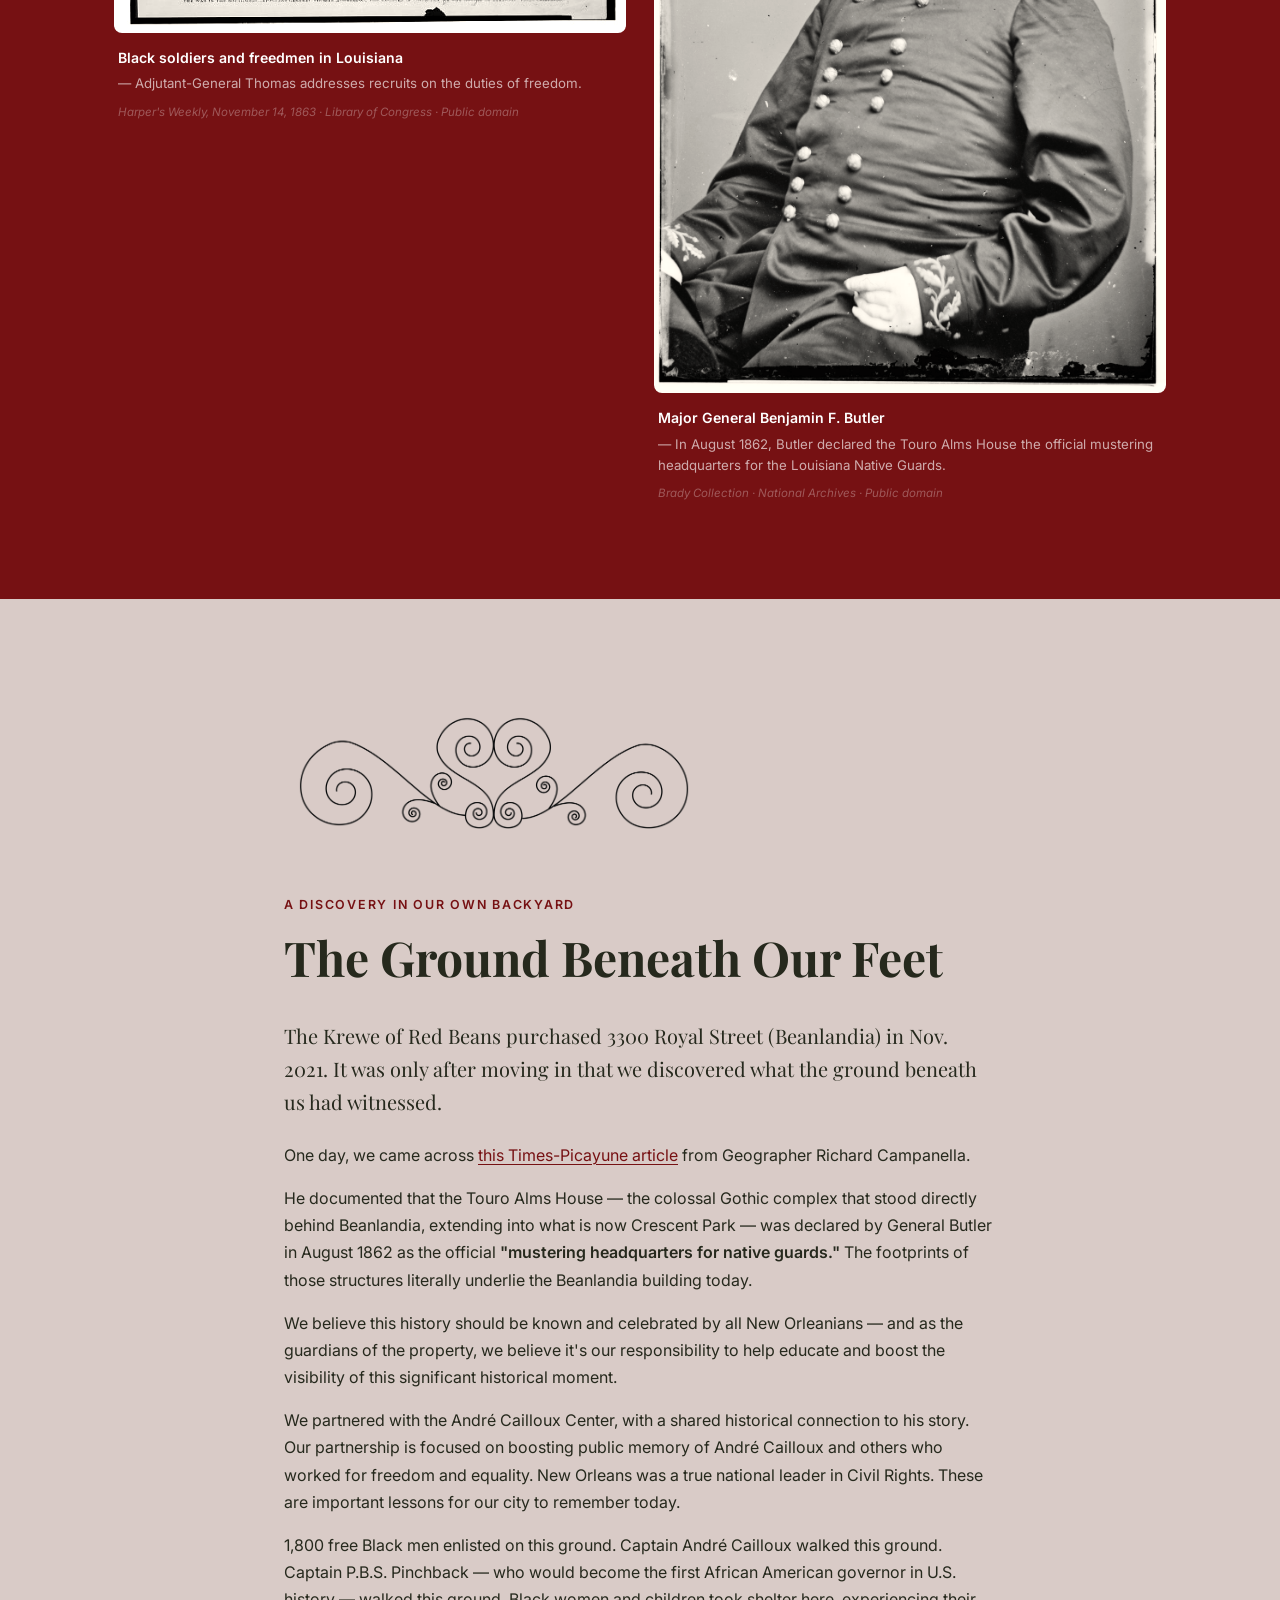
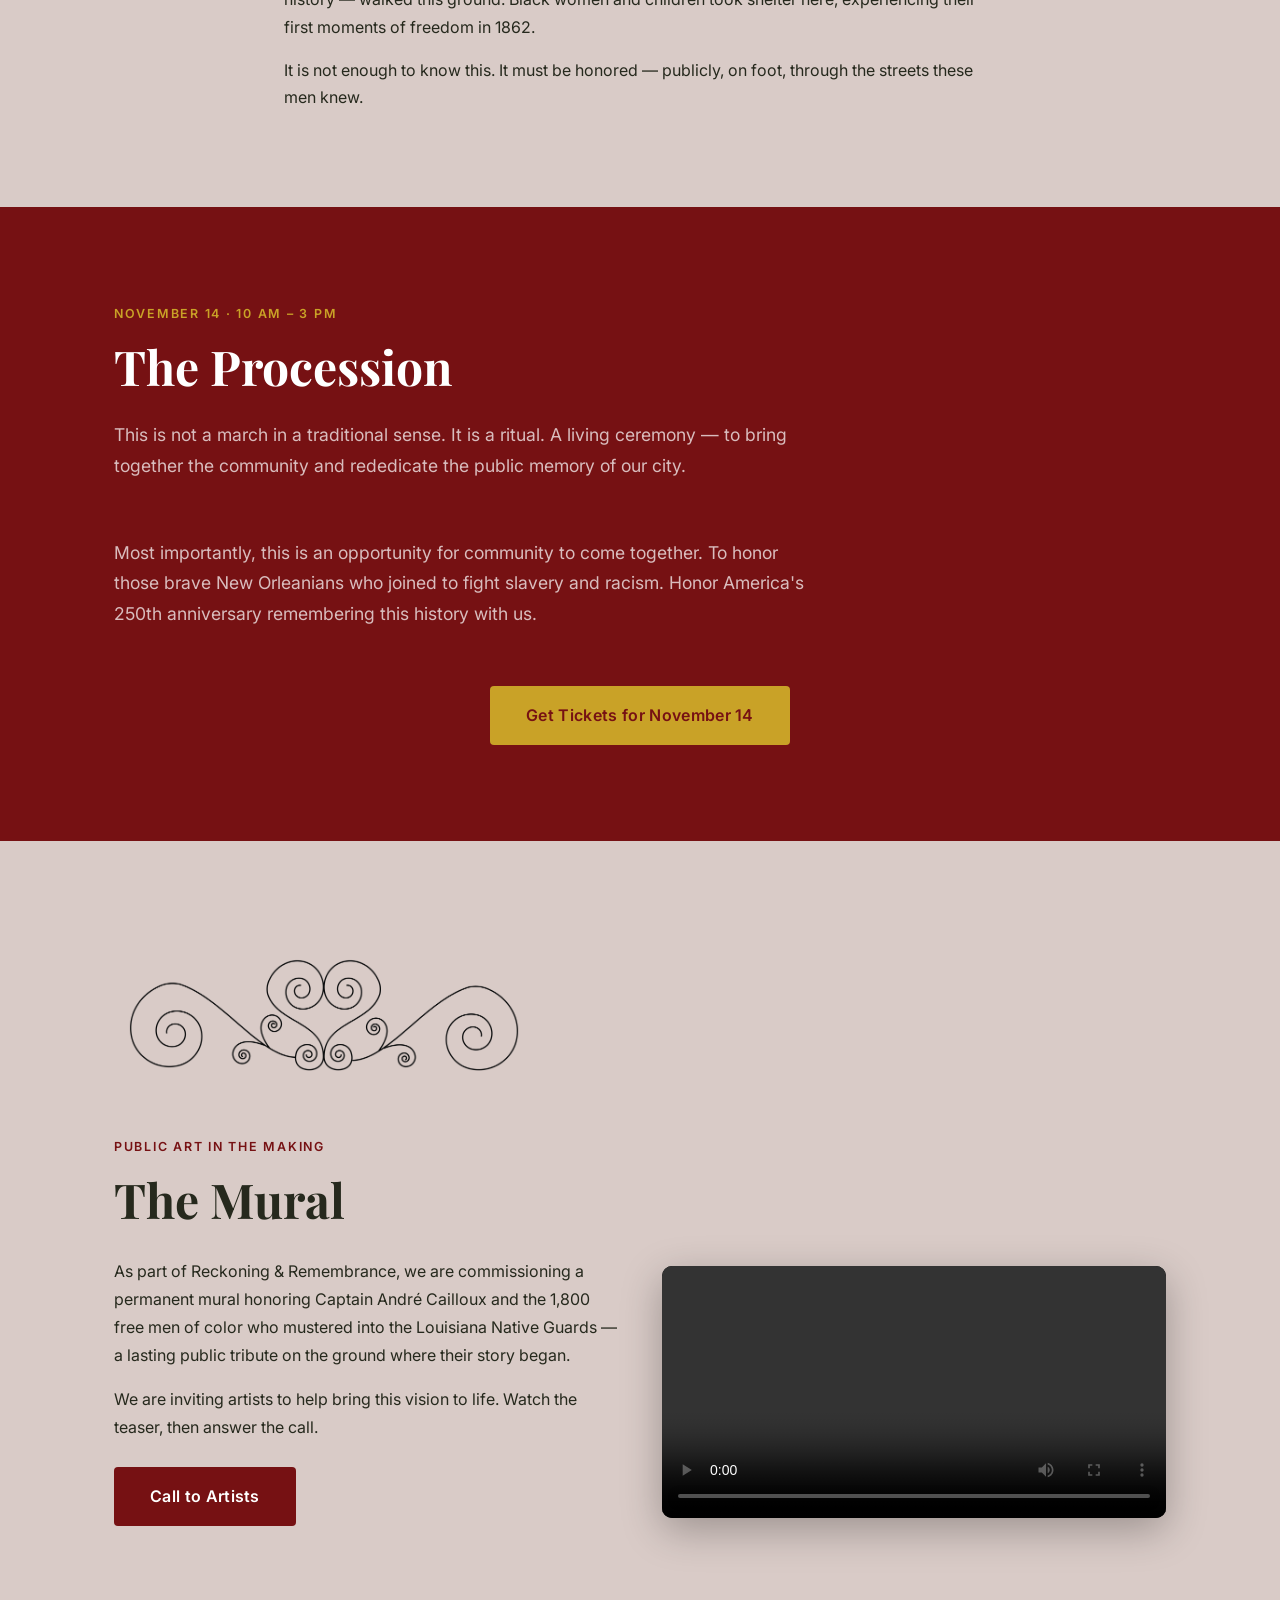
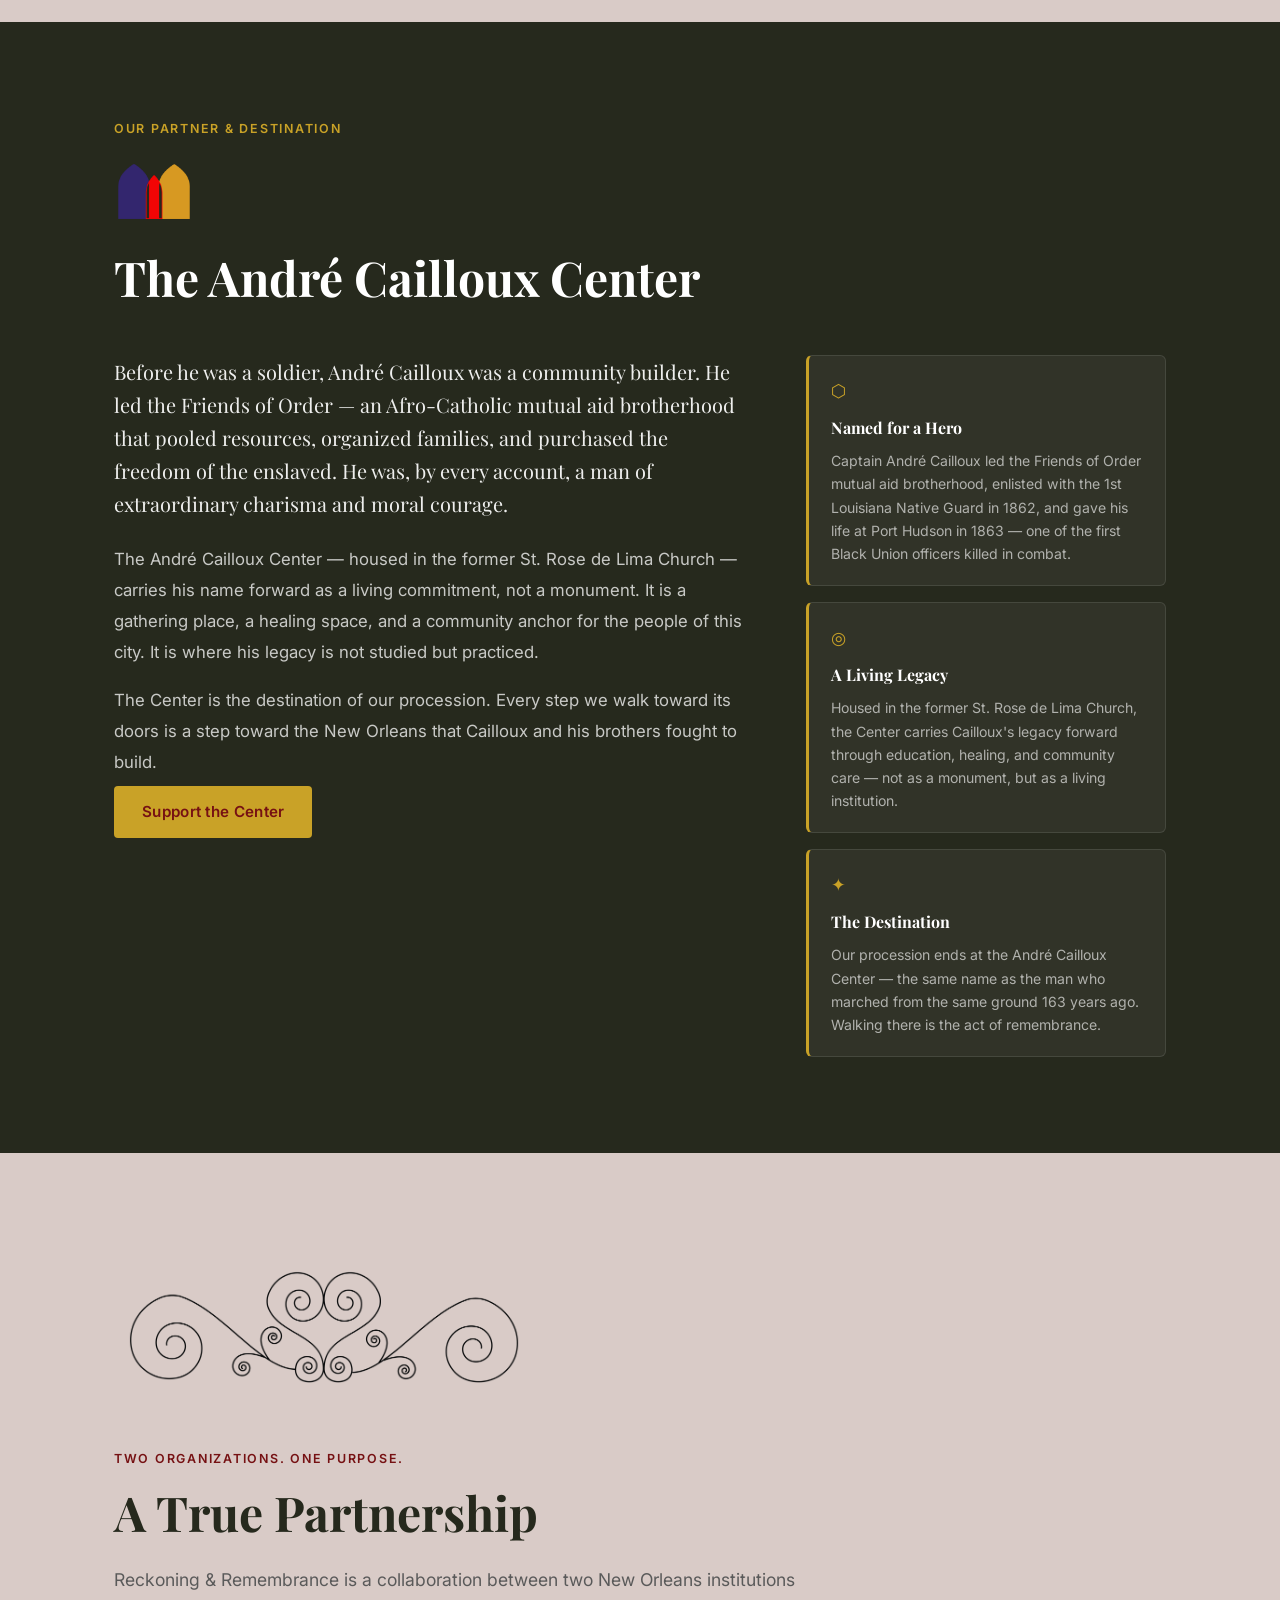
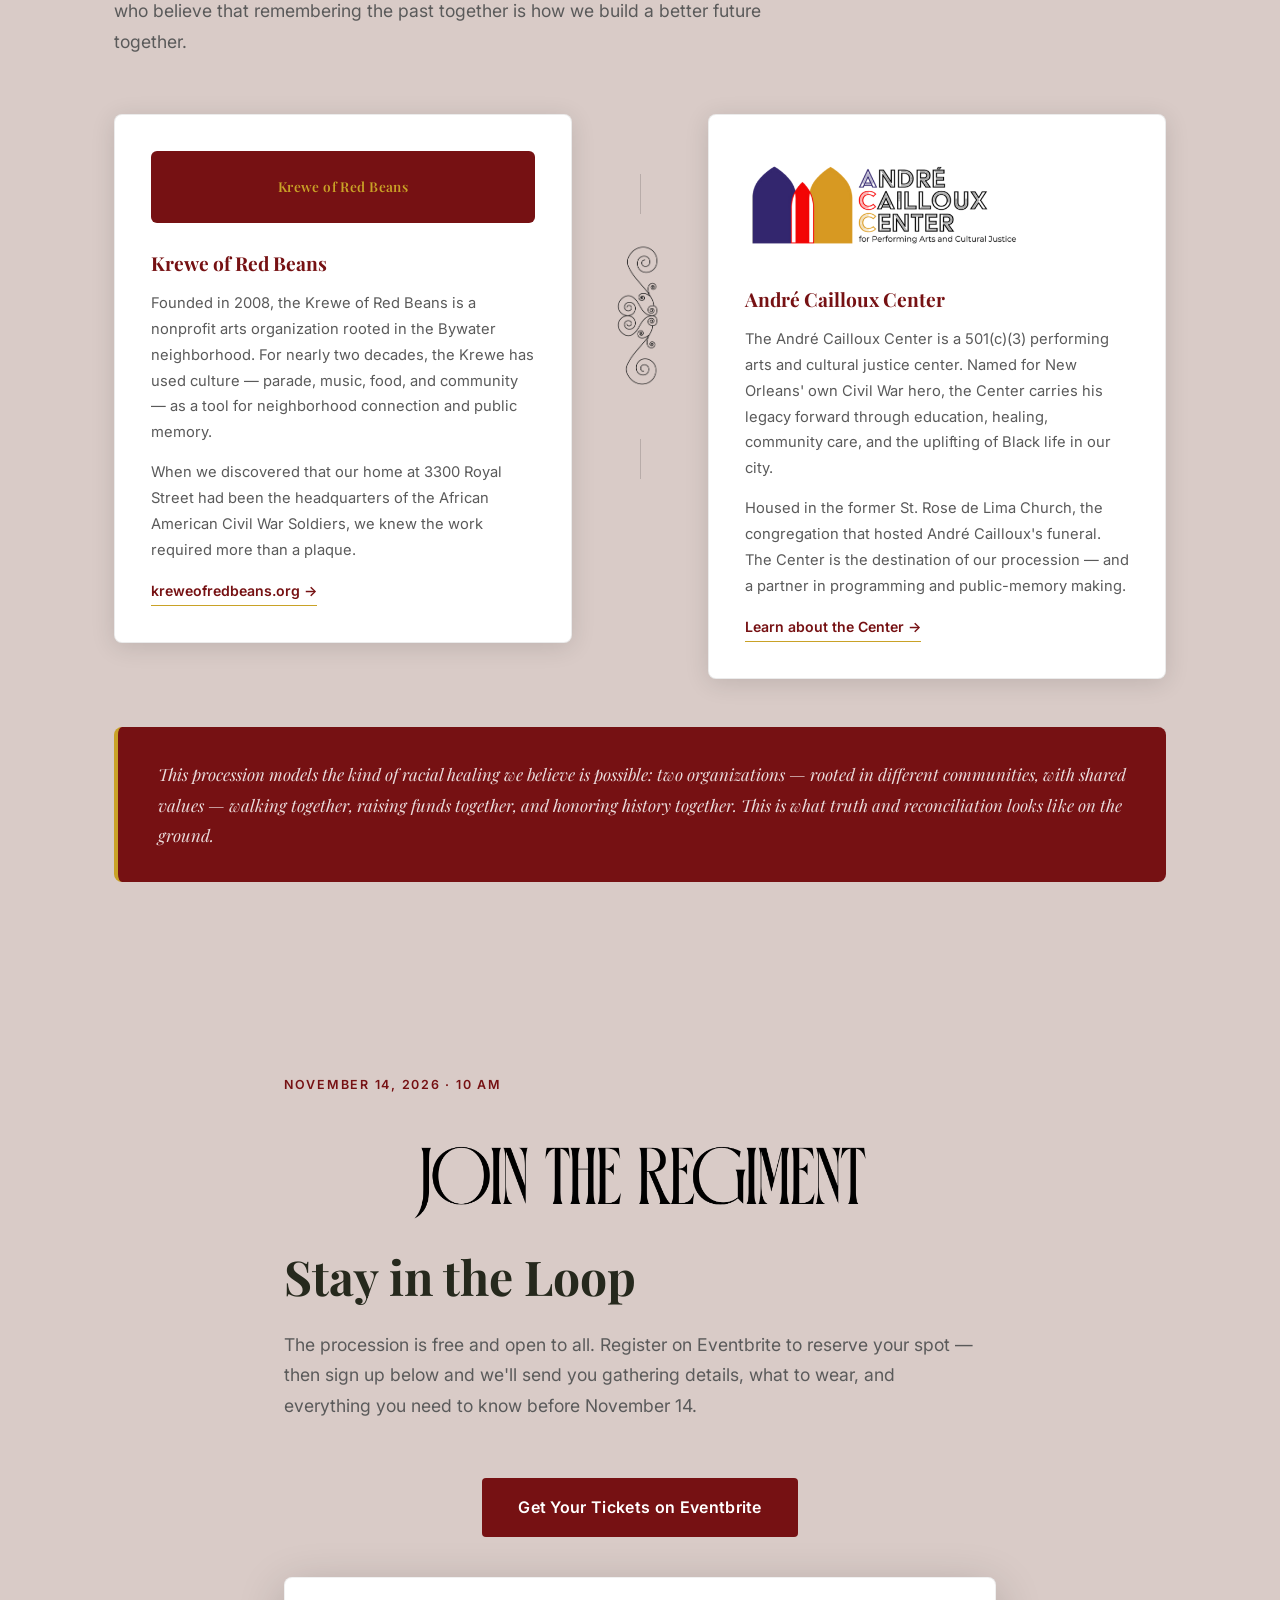
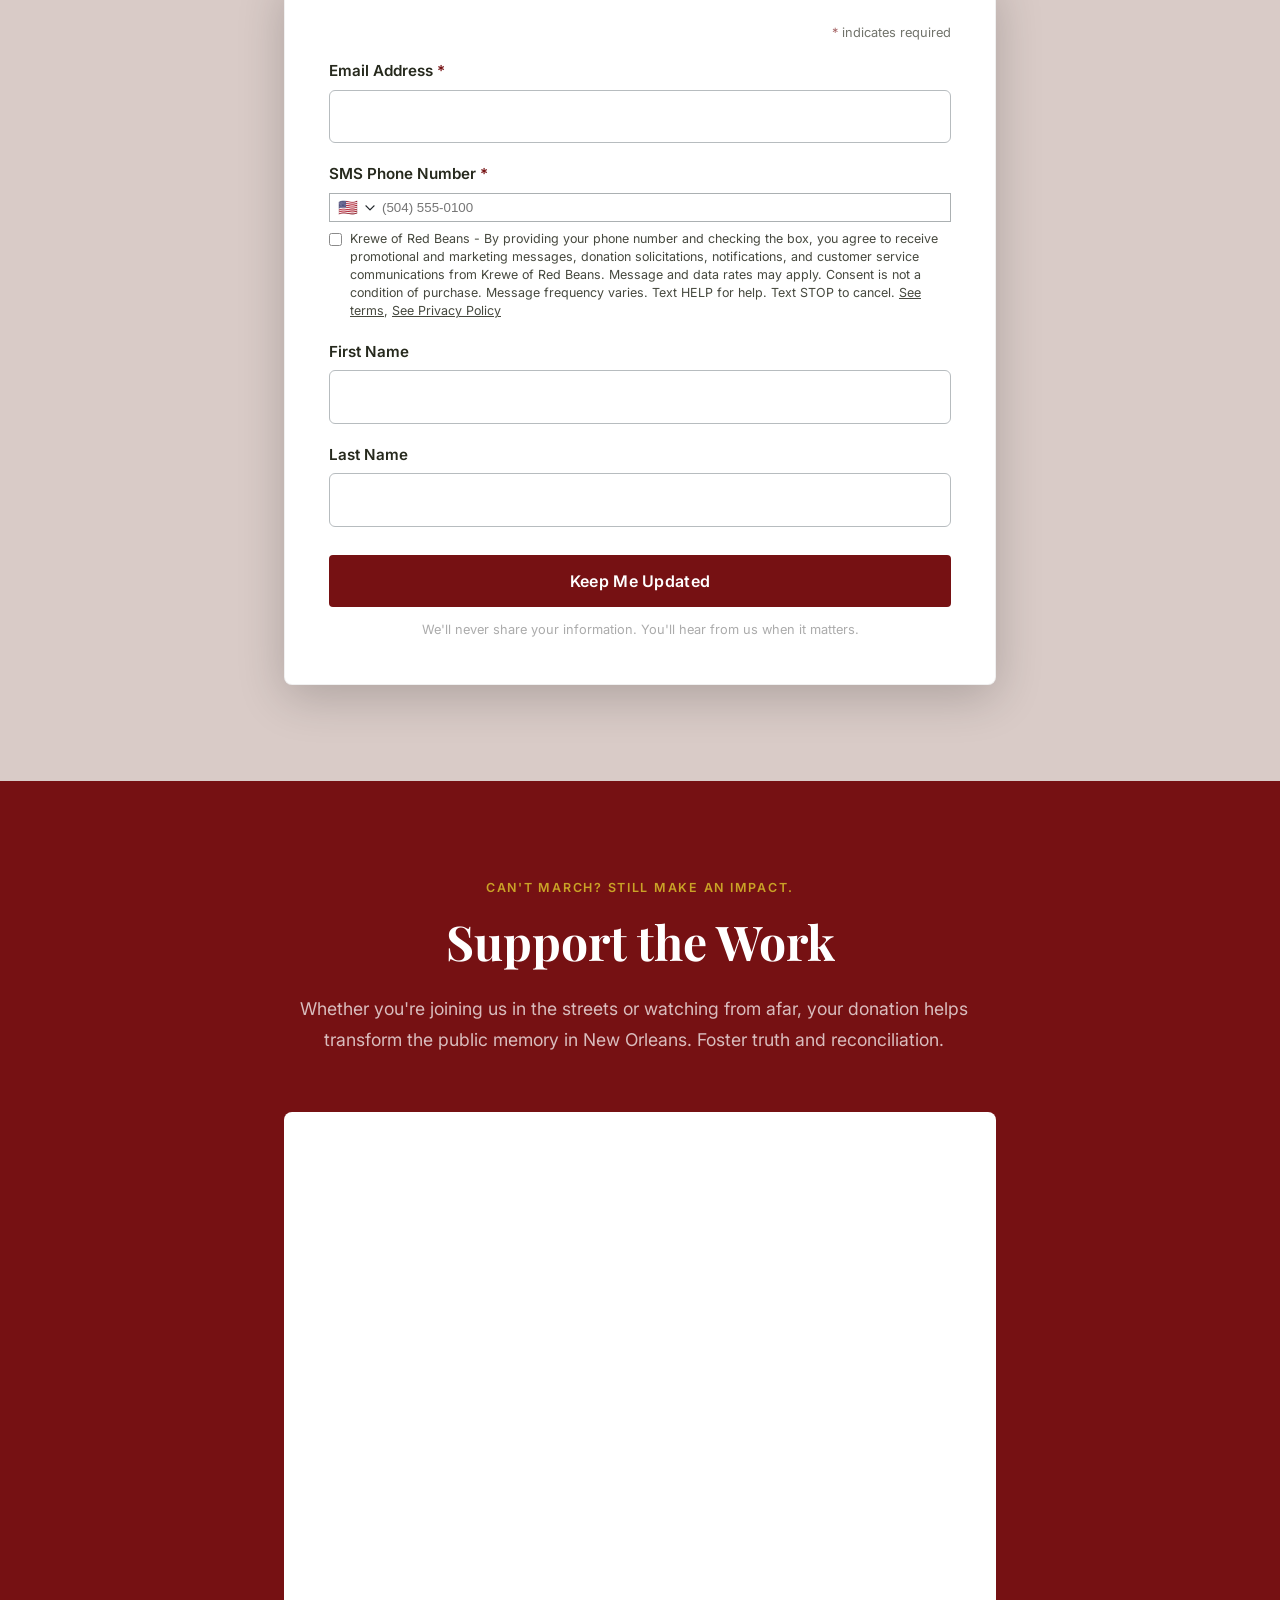
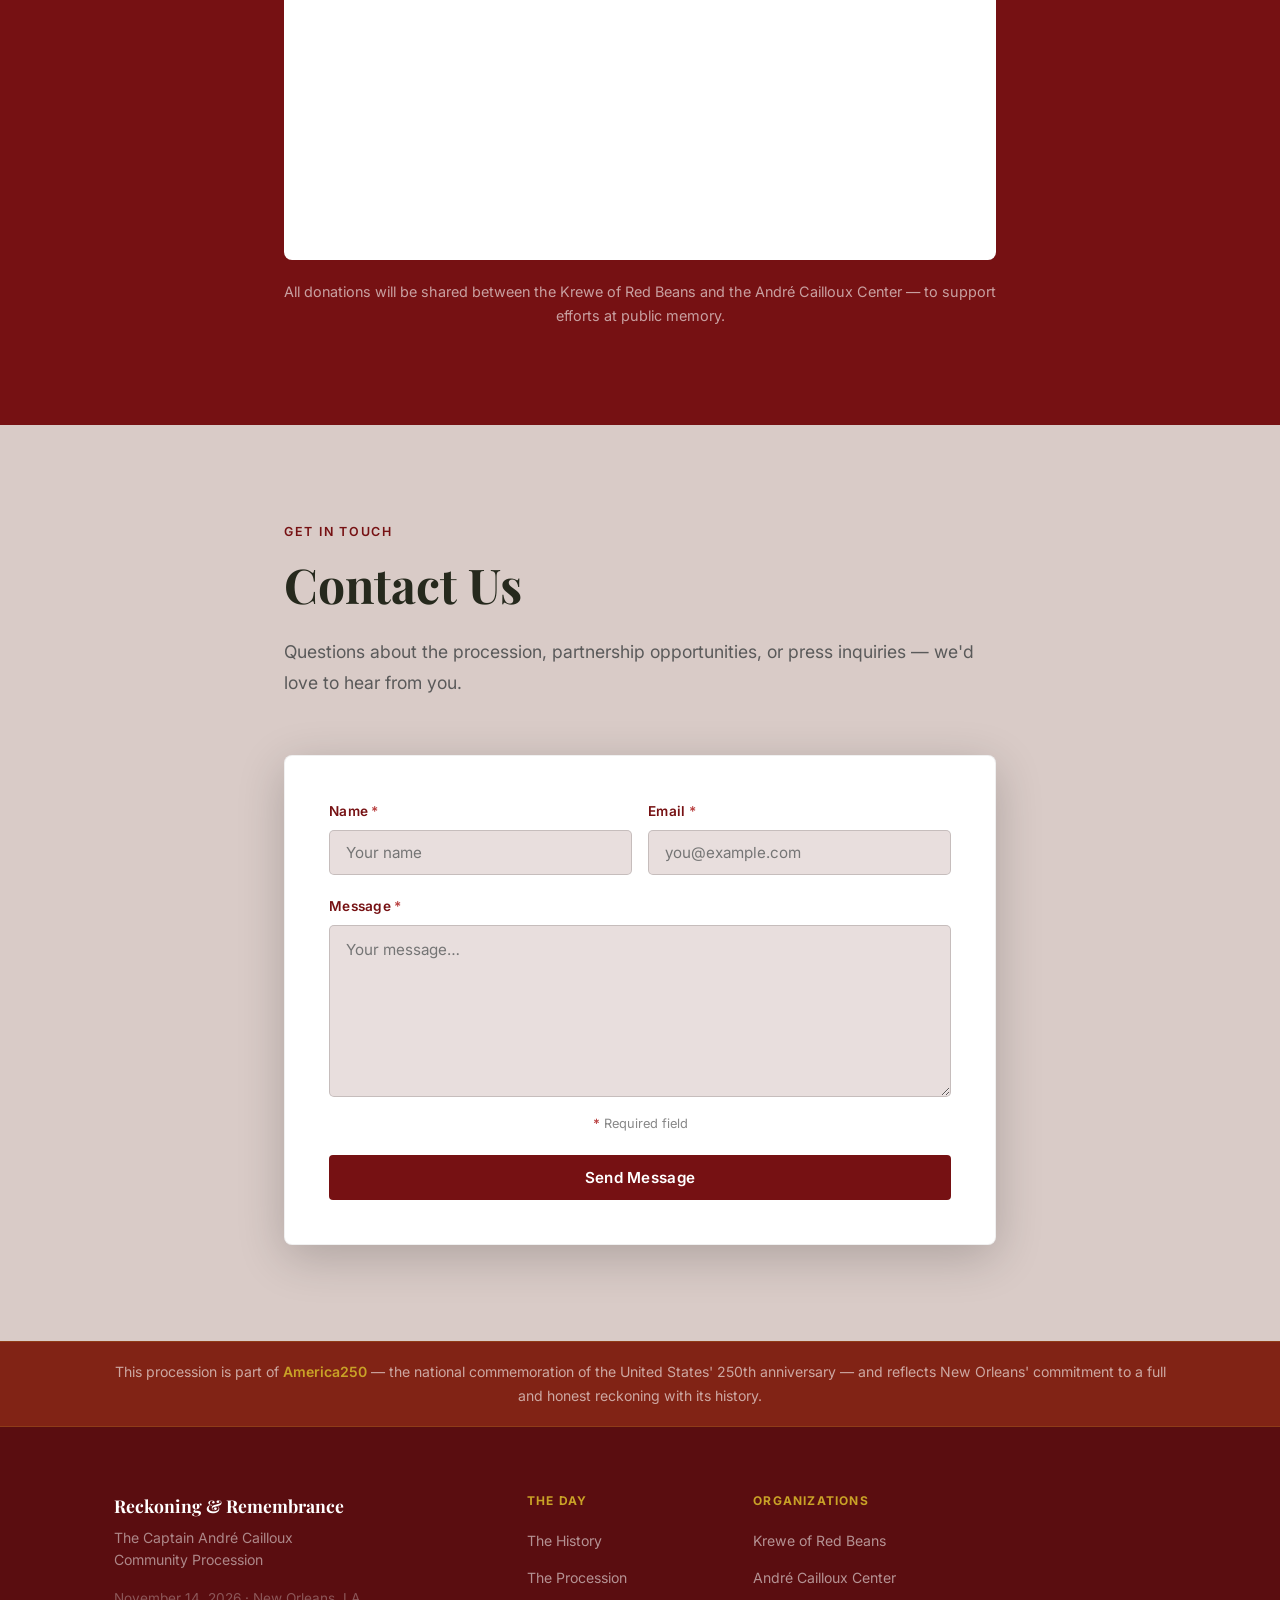
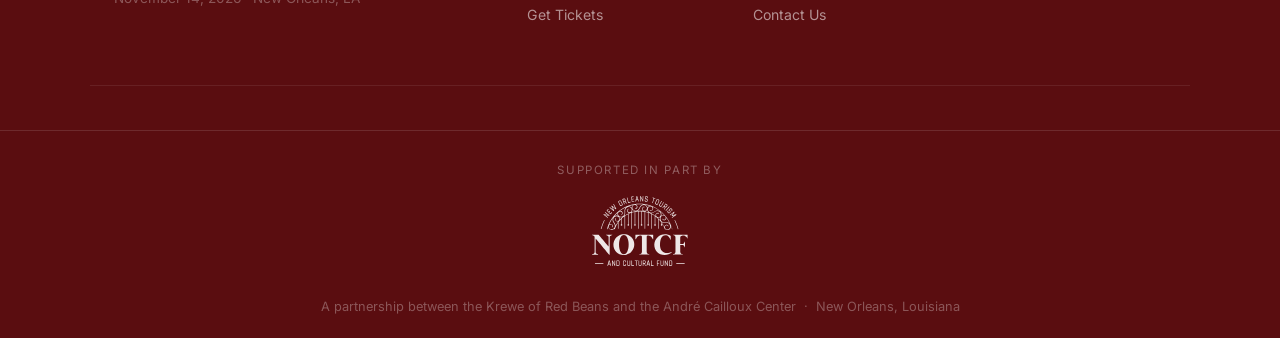
==== commit 7df4f650: "Security: upgrade SMS-consent terms/privacy links to https Co-Authored-By: Claude Opus 4.8 <noreply@" ====
--- a/index.html
+++ b/index.html
@@ -352,7 +352,7 @@
               <h2>Join the Procession</h2>
               <div class="indicates-required"><span class="asterisk">*</span> indicates required</div>
               <div class="mc-field-group"><label for="mce-EMAIL">Email Address <span class="asterisk">*</span></label><input type="email" name="EMAIL" class="required email" id="mce-EMAIL" required="" value=""></div>
-              <div class="mc-field-group"><label for="mce-SMSPHONE">SMS Phone Number <span class="asterisk">*</span></label><div class="" style="display: flex; border: 1px solid rgb(171, 176, 178);"><div style="display: flex;"><span style="padding-left: 0px; padding-right: 4px; align-self: center;"><div style="display: flex; align-content: flex-start; align-items: center; gap: 10px;"><div id="flag-display-SMSPHONE" style="display: flex; align-items: center; gap: 4px; cursor: pointer; padding-left: 8px; position: relative;"><span id="flag-emoji-SMSPHONE">🇺🇸</span><svg xmlns="http://www.w3.org/2000/svg" width="16" height="17" viewBox="0 0 16 17" fill="none"><path d="M8.0096 11.5649C7.9219 11.5649 7.83506 11.5476 7.75407 11.5139C7.67307 11.4803 7.59951 11.431 7.5376 11.3689L3.54293 7.36289C3.48099 7.30091 3.43186 7.22733 3.39836 7.14636C3.36485 7.06539 3.34763 6.97862 3.34766 6.89099C3.34769 6.80336 3.36498 6.7166 3.39854 6.63565C3.4321 6.55471 3.48128 6.48117 3.54326 6.41923C3.60525 6.35729 3.67882 6.30816 3.75979 6.27466C3.84076 6.24115 3.92754 6.22392 4.01517 6.22395C4.10279 6.22398 4.18956 6.24127 4.2705 6.27484C4.35145 6.3084 4.42499 6.35758 4.48693 6.41956L8.01093 9.95289L11.5443 6.42956C11.6694 6.30464 11.8391 6.23457 12.016 6.23476C12.1928 6.23495 12.3623 6.30538 12.4873 6.43056C12.6122 6.55574 12.6823 6.72542 12.6821 6.90227C12.6819 7.07911 12.6114 7.24864 12.4863 7.37356L8.48026 11.3702C8.35532 11.4949 8.18607 11.5649 8.0096 11.5649Z" fill="#21262A"></path></svg><select id="country-select-SMSPHONE" name="SMSPHONE[country]" style="position: absolute; top: 0px; left: 0px; width: 100%; height: 100%; opacity: 0; cursor: pointer; z-index: 10; border: medium; background: none; font-size: 0px; margin: 0px; padding: 0px; min-width: auto; max-width: none;"><option value="US" selected="">US+1</option></select></div></div></span></div><input type="tel" name="SMSPHONE" class="REQ_CSS" id="mce-SMSPHONE" placeholder="(504) 555-0100" value="" style="border: medium;"></div><div class="mc-sms-phone-group"><div><input type="checkbox" name="mc-SMSPHONE-ack" id="mc-SMSPHONE-ack" value="true"></div><div class="small-meta"><div id="legal-text-SMSPHONE"><div>Krewe of Red Beans - By providing your phone number and checking the box, you agree to receive promotional and marketing messages, donation solicitations, notifications, and customer service communications from Krewe of Red Beans. Message and data rates may apply. Consent is not a condition of purchase. Message frequency varies. Text HELP for help. Text STOP to cancel. <a target="_blank" href="http://eepurl.com/jusw9-" rel="noopener noreferrer">See terms</a>, <a target="_blank" href="http://eepurl.com/jusw7w" rel="noopener noreferrer">See Privacy Policy</a></div></div></div></div></div>
+              <div class="mc-field-group"><label for="mce-SMSPHONE">SMS Phone Number <span class="asterisk">*</span></label><div class="" style="display: flex; border: 1px solid rgb(171, 176, 178);"><div style="display: flex;"><span style="padding-left: 0px; padding-right: 4px; align-self: center;"><div style="display: flex; align-content: flex-start; align-items: center; gap: 10px;"><div id="flag-display-SMSPHONE" style="display: flex; align-items: center; gap: 4px; cursor: pointer; padding-left: 8px; position: relative;"><span id="flag-emoji-SMSPHONE">🇺🇸</span><svg xmlns="http://www.w3.org/2000/svg" width="16" height="17" viewBox="0 0 16 17" fill="none"><path d="M8.0096 11.5649C7.9219 11.5649 7.83506 11.5476 7.75407 11.5139C7.67307 11.4803 7.59951 11.431 7.5376 11.3689L3.54293 7.36289C3.48099 7.30091 3.43186 7.22733 3.39836 7.14636C3.36485 7.06539 3.34763 6.97862 3.34766 6.89099C3.34769 6.80336 3.36498 6.7166 3.39854 6.63565C3.4321 6.55471 3.48128 6.48117 3.54326 6.41923C3.60525 6.35729 3.67882 6.30816 3.75979 6.27466C3.84076 6.24115 3.92754 6.22392 4.01517 6.22395C4.10279 6.22398 4.18956 6.24127 4.2705 6.27484C4.35145 6.3084 4.42499 6.35758 4.48693 6.41956L8.01093 9.95289L11.5443 6.42956C11.6694 6.30464 11.8391 6.23457 12.016 6.23476C12.1928 6.23495 12.3623 6.30538 12.4873 6.43056C12.6122 6.55574 12.6823 6.72542 12.6821 6.90227C12.6819 7.07911 12.6114 7.24864 12.4863 7.37356L8.48026 11.3702C8.35532 11.4949 8.18607 11.5649 8.0096 11.5649Z" fill="#21262A"></path></svg><select id="country-select-SMSPHONE" name="SMSPHONE[country]" style="position: absolute; top: 0px; left: 0px; width: 100%; height: 100%; opacity: 0; cursor: pointer; z-index: 10; border: medium; background: none; font-size: 0px; margin: 0px; padding: 0px; min-width: auto; max-width: none;"><option value="US" selected="">US+1</option></select></div></div></span></div><input type="tel" name="SMSPHONE" class="REQ_CSS" id="mce-SMSPHONE" placeholder="(504) 555-0100" value="" style="border: medium;"></div><div class="mc-sms-phone-group"><div><input type="checkbox" name="mc-SMSPHONE-ack" id="mc-SMSPHONE-ack" value="true"></div><div class="small-meta"><div id="legal-text-SMSPHONE"><div>Krewe of Red Beans - By providing your phone number and checking the box, you agree to receive promotional and marketing messages, donation solicitations, notifications, and customer service communications from Krewe of Red Beans. Message and data rates may apply. Consent is not a condition of purchase. Message frequency varies. Text HELP for help. Text STOP to cancel. <a target="_blank" href="https://eepurl.com/jusw9-" rel="noopener noreferrer">See terms</a>, <a target="_blank" href="https://eepurl.com/jusw7w" rel="noopener noreferrer">See Privacy Policy</a></div></div></div></div></div>
               <div class="mc-field-group"><label for="mce-FNAME">First Name </label><input type="text" name="FNAME" class=" text" id="mce-FNAME" value=""></div>
               <div class="mc-field-group"><label for="mce-LNAME">Last Name </label><input type="text" name="LNAME" class=" text" id="mce-LNAME" value=""></div>
               <div hidden=""><input type="hidden" name="tags" value="24265120"></div>
@@ -380,7 +380,7 @@
           if (!window.MC) { window.MC = {}; }
           window.MC.smsPhoneData = {
             defaultCountryCode: 'US',
-            programs: [{"countryCode":"US","countryCallingCode":"+1","number":"+15044149706","imgSrc":"https://flagcdn.com/w40/us.png","requiredTemplate":"Krewe of Red Beans - By providing your phone number and checking the box, you agree to receive promotional and marketing messages, donation solicitations, notifications, and customer service communications from Krewe of Red Beans. Message and data rates may apply. Consent is not a condition of purchase. Message frequency varies. Text HELP for help. Text STOP to cancel. <a href=\"http://eepurl.com/jusw9-\" target=\"_blank\">See terms</a>, <a href=\"http://eepurl.com/jusw7w\" target=\"_blank\">See Privacy Policy</a>","optionalTemplate":"Krewe of Red Beans - By providing your phone number, you agree to receive promotional and marketing messages, donation solicitations, notifications, and customer service communications from Krewe of Red Beans. Message and data rates may apply. Consent is not a condition of purchase. Message frequency varies. Text HELP for help. Text STOP to cancel. <a href=\"http://eepurl.com/jusw9-\" target=\"_blank\">See terms</a>, <a href=\"http://eepurl.com/jusw7w\" target=\"_blank\">See Privacy Policy</a>","language":"en"}],
+            programs: [{"countryCode":"US","countryCallingCode":"+1","number":"+15044149706","imgSrc":"https://flagcdn.com/w40/us.png","requiredTemplate":"Krewe of Red Beans - By providing your phone number and checking the box, you agree to receive promotional and marketing messages, donation solicitations, notifications, and customer service communications from Krewe of Red Beans. Message and data rates may apply. Consent is not a condition of purchase. Message frequency varies. Text HELP for help. Text STOP to cancel. <a href=\"https://eepurl.com/jusw9-\" target=\"_blank\">See terms</a>, <a href=\"https://eepurl.com/jusw7w\" target=\"_blank\">See Privacy Policy</a>","optionalTemplate":"Krewe of Red Beans - By providing your phone number, you agree to receive promotional and marketing messages, donation solicitations, notifications, and customer service communications from Krewe of Red Beans. Message and data rates may apply. Consent is not a condition of purchase. Message frequency varies. Text HELP for help. Text STOP to cancel. <a href=\"https://eepurl.com/jusw9-\" target=\"_blank\">See terms</a>, <a href=\"https://eepurl.com/jusw7w\" target=\"_blank\">See Privacy Policy</a>","language":"en"}],
             smsProgramDataCountryNames: [{"code":"US","name":"USA"}]
           };
         </script>
